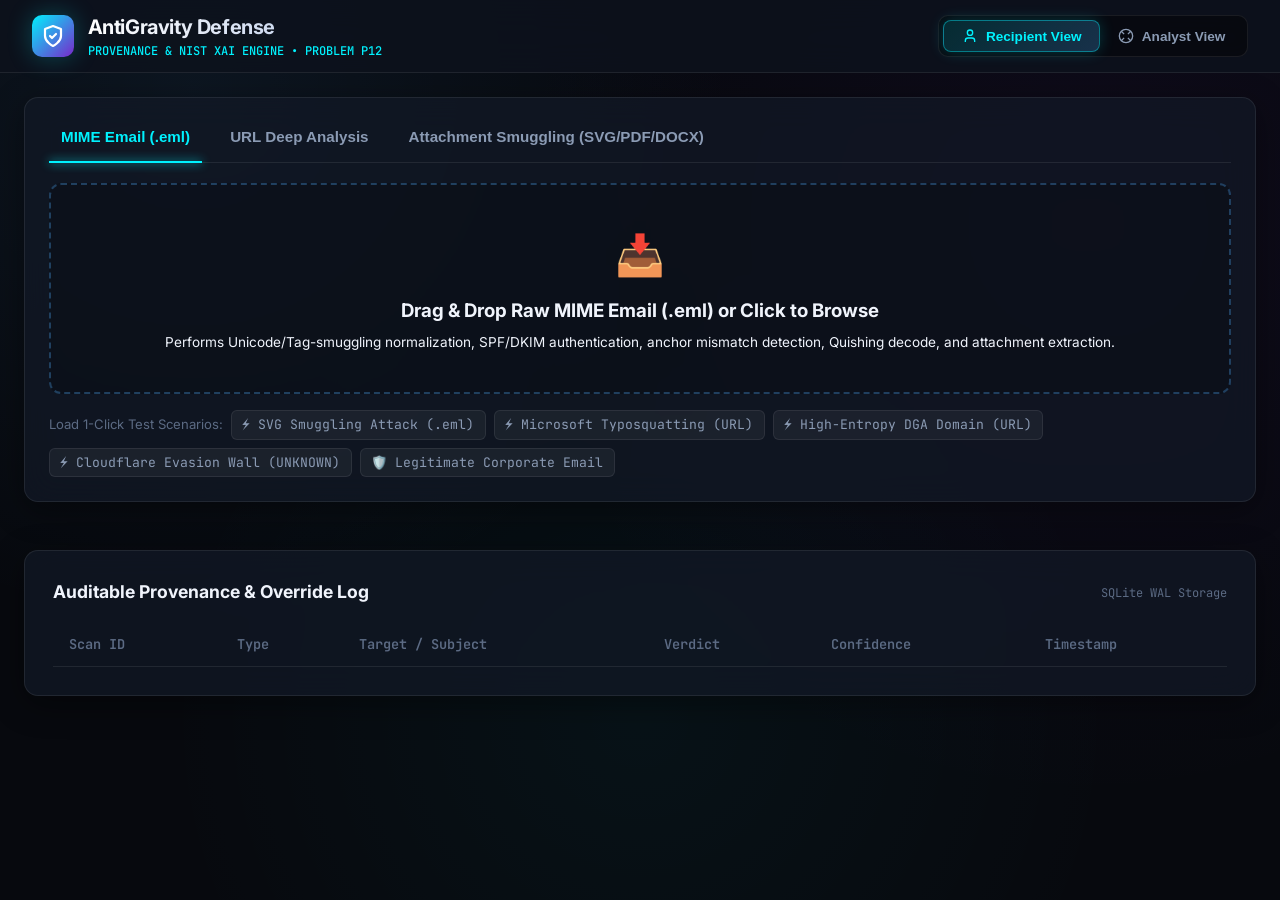
==== frontend/index.html @ bc87909a "Initial commit: AntiGravity Phishing Email and URL Detection Platform (Problem P12)" ====
<!DOCTYPE html>
<html lang="en">
<head>
  <meta charset="UTF-8">
  <meta name="viewport" content="width=device-width, initial-scale=1.0">
  <title>AntiGravity | Phishing Email & URL Provenance Engine</title>
  <meta name="description" content="Production-Grade Phishing Email and URL Detection Platform with NIST Explainable AI and Evidence Graph Provenance Chains.">
  
  <!-- Modern Typography -->
  <link rel="preconnect" href="https://fonts.googleapis.com">
  <link rel="preconnect" href="https://fonts.gstatic.com" crossorigin>
  <link href="https://fonts.googleapis.com/css2?family=Inter:wght@400;500;600;700;800&family=JetBrains+Mono:wght@400;500;600;700&display=swap" rel="stylesheet">
  
  <link rel="stylesheet" href="css/styles.css">
</head>
<body>

  <!-- Top Navigation & Hardware Telemetry Ribbon -->
  <header>
    <div class="header-container">
      <div class="brand-wrapper">
        <div class="brand-icon">
          <svg width="24" height="24" viewBox="0 0 24 24" fill="none" stroke="#ffffff" stroke-width="2.2" stroke-linecap="round" stroke-linejoin="round">
            <path d="M12 22s8-4 8-10V5l-8-3-8 3v7c0 6 8 10 8 10z"/>
            <path d="m9 12 2 2 4-4"/>
          </svg>
        </div>
        <div>
          <h1 class="brand-title">AntiGravity Defense</h1>
          <div class="brand-subtitle">PROVENANCE & NIST XAI ENGINE • PROBLEM P12</div>
        </div>
      </div>

      <!-- Dual-Layer View Switcher -->
      <div class="view-switcher">
        <button id="viewRecipientBtn" class="view-btn active" title="Switch to Recipient-Friendly View">
          <svg width="16" height="16" viewBox="0 0 24 24" fill="none" stroke="currentColor" stroke-width="2"><path d="M19 21v-2a4 4 0 0 0-4-4H9a4 4 0 0 0-4 4v2"/><circle cx="12" cy="7" r="4"/></svg>
          Recipient View
        </button>
        <button id="viewAnalystBtn" class="view-btn" title="Switch to Deep Technical Forensics">
          <svg width="16" height="16" viewBox="0 0 24 24" fill="none" stroke="currentColor" stroke-width="2"><circle cx="12" cy="12" r="10"/><path d="m4.93 4.93 4.24 4.24"/><path d="m14.83 9.17 4.24-4.24"/><path d="m14.83 14.83 4.24 4.24"/><path d="m9.17 14.83-4.24 4.24"/></svg>
          Analyst View
        </button>
      </div>
    </div>
  </header>

  <main>
    <!-- Scanner Console Area -->
    <section class="glass-panel scanner-console">
      <div class="scan-nav-tabs">
        <button class="tab-btn active" data-pane="emlPane">MIME Email (.eml)</button>
        <button class="tab-btn" data-pane="urlPane">URL Deep Analysis</button>
        <button class="tab-btn" data-pane="attPane">Attachment Smuggling (SVG/PDF/DOCX)</button>
      </div>

      <!-- Email Scan Pane -->
      <div id="emlPane" class="pane active">
        <div id="emlDropzone" class="dropzone">
          <input type="file" id="emlFileInput" accept=".eml,.msg,.txt" style="display: none;">
          <div class="dropzone-icon">📥</div>
          <h3>Drag & Drop Raw MIME Email (.eml) or Click to Browse</h3>
          <p class="text-dim" style="font-size: 0.85rem; margin-top: 0.4rem;">
            Performs Unicode/Tag-smuggling normalization, SPF/DKIM authentication, anchor mismatch detection, Quishing decode, and attachment extraction.
          </p>
        </div>
      </div>

      <!-- URL Scan Pane -->
      <div id="urlPane" class="pane">
        <div class="url-input-group">
          <input type="url" id="urlInput" class="url-input" placeholder="Enter suspicious or destination URL (e.g., http://login-microsoft-verify.top/auth)">
          <button id="scanUrlBtn" class="btn-primary">
            <svg width="18" height="18" viewBox="0 0 24 24" fill="none" stroke="currentColor" stroke-width="2"><circle cx="11" cy="11" r="8"/><path d="m21 21-4.3-4.3"/></svg>
            Analyze URL
          </button>
        </div>
      </div>

      <!-- Attachment Scan Pane -->
      <div id="attPane" class="pane">
        <div id="attDropzone" class="dropzone">
          <input type="file" id="attFileInput" accept=".svg,.html,.htm,.pdf,.docx,.docm,.png,.jpg" style="display: none;">
          <div class="dropzone-icon">📎</div>
          <h3>Upload Attachment for Smuggling, Quishing & Macro Inspection</h3>
          <p class="text-dim" style="font-size: 0.85rem; margin-top: 0.4rem;">
            Specifically detects HTML/SVG Smuggling (Blob URLs, &lt;foreignObject&gt;, base64 decode), PDF /JavaScript triggers, and Office remote templates.
          </p>
        </div>
      </div>

      <!-- 1-Click Interactive Test Samples -->
      <div class="sample-pills">
        <span>Load 1-Click Test Scenarios:</span>
        <span class="sample-chip" data-sample="svg_smuggling">⚡ SVG Smuggling Attack (.eml)</span>
        <span class="sample-chip" data-sample="brand_typosquat">⚡ Microsoft Typosquatting (URL)</span>
        <span class="sample-chip" data-sample="dga_entropy">⚡ High-Entropy DGA Domain (URL)</span>
        <span class="sample-chip" data-sample="captcha_wall">⚡ Cloudflare Evasion Wall (UNKNOWN)</span>
        <span class="sample-chip" data-sample="clean_email">🛡️ Legitimate Corporate Email</span>
      </div>

      <!-- Loading Indicator -->
      <div id="scanLoadingIndicator" style="display: none; align-items: center; justify-content: center; gap: 1rem; margin-top: 1.5rem; font-family: var(--font-mono); font-size: 0.85rem; color: var(--accent-cyan);">
        <div class="badge-pulse"></div>
        <span id="loadingMsg">Processing across 12 Apple Silicon CPU cores...</span>
      </div>
    </section>

    <!-- Scan Results Viewport (Hidden until a scan completes) -->
    <div id="resultsContainer" style="display: none;">

      <!-- ================================================================= -->
      <!-- LAYER 1: RECIPIENT VIEW -->
      <!-- ================================================================= -->
      <section id="recipientViewContainer" class="recipient-view-container active">
        <div id="recipientCard" class="recipient-card crimson">
          <div id="recipientBadge" class="risk-badge-large crimson">Critical Security Threat</div>
          <h2 id="recipientTitle" class="recipient-headline">Suspicious Email Alert</h2>
          <p id="recipientReason" class="recipient-reason">
            This message attempts to deceive you by impersonating Microsoft while steering links to an unregistered domain.
          </p>

          <h4 style="font-size: 0.9rem; text-transform: uppercase; letter-spacing: 0.05em; color: var(--text-dim); margin-bottom: 0.75rem;">
            Why was this flagged?
          </h4>
          <ul id="recipientReasonsList" class="recipient-reasons-list">
            <!-- Populated dynamically -->
          </ul>

          <div class="glass-panel" style="padding: 1.25rem; margin-bottom: 1.5rem; background: rgba(0,0,0,0.3); border-color: rgba(255,255,255,0.06);">
            <div style="font-size: 0.8rem; font-family: var(--font-mono); color: var(--accent-cyan); margin-bottom: 0.25rem;">RECOMMENDED SAFETY ACTION</div>
            <div id="recipientActionPrompt" style="font-weight: 600; color: #fff;">
              Do NOT click links, download attachments, or enter credentials. Report and isolate.
            </div>
          </div>

          <div class="recipient-actions">
            <button id="btnSafeReport" class="btn-report-safe">
              🛡️ Submit Safe Report to SOC
            </button>
            <button id="btnQuarantine" class="btn-quarantine">
              🚫 Quarantine & Block Sender
            </button>
          </div>
        </div>
      </section>

      <!-- ================================================================= -->
      <!-- LAYER 2: ANALYST VIEW -->
      <!-- ================================================================= -->
      <section id="analystViewContainer" class="analyst-view-container">
        
        <!-- Top Status Banner -->
        <div class="glass-panel" style="padding: 1rem 1.5rem; margin-bottom: 1.5rem; display: flex; justify-content: space-between; align-items: center;">
          <div style="display: flex; gap: 2rem; align-items: center;">
            <div>
              <span class="inspector-label">SOC Verdict</span>
              <div id="analystVerdictVal" style="font-size: 1.2rem; font-weight: 800; font-family: var(--font-mono);">PHISHING</div>
            </div>
            <div>
              <span class="inspector-label">Confidence Score</span>
              <div id="analystConfidenceVal" style="font-size: 1.2rem; font-weight: 800; font-family: var(--font-mono); color: var(--accent-cyan);">95.0%</div>
            </div>
          </div>
          <div>
            <button id="btnOpenOverrideModal" class="btn-secondary">
              ✏️ Report False Positive / Override
            </button>
          </div>
        </div>

        <!-- Evidence Graph and Inspector Grid -->
        <div class="analyst-grid">
          <!-- Interactive Directed Evidence Graph -->
          <div class="glass-panel graph-container">
            <div class="graph-header">
              <div class="graph-title">
                <svg width="20" height="20" viewBox="0 0 24 24" fill="none" stroke="var(--accent-cyan)" stroke-width="2"><circle cx="6" cy="6" r="3"/><circle cx="18" cy="6" r="3"/><circle cx="6" cy="18" r="3"/><circle cx="18" cy="18" r="3"/><line x1="9" y1="6" x2="15" y2="6"/><line x1="6" y1="9" x2="6" y2="15"/><line x1="18" y1="9" x2="18" y2="15"/></svg>
                Evidence Graph Provenance Chain
              </div>
              <div class="graph-legend">
                <span><span class="legend-dot" style="background:#00f2fe;"></span>Benign</span>
                <span><span class="legend-dot" style="background:#ffb300;"></span>Caution</span>
                <span><span class="legend-dot" style="background:#ff3366;"></span>Malicious / Smuggling</span>
                <span><span class="legend-dot" style="background:#a855f7;"></span>Unknown / Evasion</span>
              </div>
            </div>
            
            <canvas id="graphCanvas"></canvas>
            <div style="font-size: 0.75rem; color: var(--text-dim); margin-top: 0.5rem; font-family: var(--font-mono); text-align: center;">
              Interactive: Drag nodes to rearrange • Glowing red trail indicates Critical Risk Path • Click node to inspect
            </div>
          </div>

          <!-- Selected Node Deep Inspector -->
          <div class="glass-panel node-inspector">
            <div class="inspector-title">Provenance Entity Inspector</div>
            <div id="nodeInspectorContent">
              <p class="text-dim" style="font-size: 0.85rem;">Click any node in the graph to inspect its MIME headers, entropy score, or smuggling payloads.</p>
            </div>
          </div>
        </div>

        <!-- Threat Intelligence & Verification Walls Grid -->
        <div class="glass-panel" style="padding: 1.5rem; margin-bottom: 1.5rem;">
          <h3 style="font-size: 1rem; font-weight: 700; color: var(--accent-cyan); margin-bottom: 0.75rem;">
            Threat Intelligence & Evasion Wall Feeds
          </h3>
          <div id="threatFeedGrid" class="threat-feed-matrix">
            <!-- Dynamically populated -->
          </div>
        </div>

        <!-- NIST Four Principles Explainable AI (XAI) Report -->
        <div class="glass-panel xai-nist-card">
          <div style="display: flex; align-items: center; justify-content: space-between;">
            <h3 style="font-size: 1.1rem; font-weight: 700;">
              NIST Explainable AI (XAI) Forensic Breakdown
            </h3>
            <span style="font-size: 0.75rem; font-family: var(--font-mono); color: var(--accent-cyan); background: rgba(0,242,254,0.1); padding: 4px 8px; border-radius: 4px;">
              NIST SP 1270 COMPLIANT
            </span>
          </div>

          <div class="nist-grid">
            <!-- Principle 1: Explanation -->
            <div class="nist-pillar">
              <div class="pillar-name">1. Explanation</div>
              <p id="nistExplanation" class="pillar-desc"></p>
            </div>

            <!-- Principle 2: Meaningfulness -->
            <div class="nist-pillar">
              <div class="pillar-name">2. Meaningfulness</div>
              <p id="nistMeaningfulness" class="pillar-desc"></p>
            </div>

            <!-- Principle 3: Accuracy -->
            <div class="nist-pillar">
              <div class="pillar-name">3. Accuracy & Telemetry</div>
              <pre id="nistAccuracy" class="pillar-desc" style="font-family: var(--font-mono); font-size: 0.75rem; white-space: pre-wrap;"></pre>
            </div>

            <!-- Principle 4: Knowledge Limits -->
            <div class="nist-pillar">
              <div class="pillar-name">4. Knowledge Limits</div>
              <p id="nistLimits" class="pillar-desc" style="color: #ffb300;"></p>
            </div>
          </div>
        </div>

      </section>
    </div>

    <!-- Auditable Scans & Override Logs -->
    <section class="glass-panel audit-section">
      <div style="display: flex; justify-content: space-between; align-items: center;">
        <h3 style="font-size: 1.1rem; font-weight: 700;">Auditable Provenance & Override Log</h3>
        <span style="font-size: 0.75rem; font-family: var(--font-mono); color: var(--text-dim);">SQLite WAL Storage</span>
      </div>
      <table class="audit-table">
        <thead>
          <tr>
            <th>Scan ID</th>
            <th>Type</th>
            <th>Target / Subject</th>
            <th>Verdict</th>
            <th>Confidence</th>
            <th>Timestamp</th>
          </tr>
        </thead>
        <tbody id="auditTableBody">
          <!-- Populated dynamically -->
        </tbody>
      </table>
    </section>
  </main>

  <!-- Feedback & Allow-Override Modal -->
  <div id="overrideModal" class="modal-overlay">
    <div class="modal-box">
      <h3 class="modal-title">Record Analyst Override</h3>
      <p class="text-dim" style="font-size: 0.85rem; margin-bottom: 1.25rem;">
        Provide auditable justification for overriding automated classifier verdicts.
      </p>
      <form id="overrideForm">
        <input type="hidden" id="modalScanId">
        <div class="form-group">
          <label>Target Identifier</label>
          <input type="text" id="modalTarget" class="form-control" readonly>
        </div>
        <div class="form-group">
          <label>Feedback Classification</label>
          <select id="modalFeedbackType" class="form-control">
            <option value="false_positive">False Positive (Flagged as threat, but actually benign)</option>
            <option value="false_negative">False Negative (Marked clean, but actually malicious)</option>
          </select>
        </div>
        <div class="form-group">
          <label>New Override Verdict</label>
          <select id="modalOverrideVerdict" class="form-control">
            <option value="BENIGN">BENIGN (Safe Override)</option>
            <option value="PHISHING">PHISHING (Threat Override)</option>
          </select>
        </div>
        <div class="form-group">
          <label>Analyst Forensic Notes</label>
          <textarea id="modalAnalystNotes" class="form-control" rows="3" placeholder="Explain the rationale behind this override..." required></textarea>
        </div>
        <div style="display: flex; justify-content: flex-end; gap: 0.75rem;">
          <button type="button" id="modalCloseBtn" class="btn-secondary">Cancel</button>
          <button type="submit" class="btn-primary">Save Auditable Override</button>
        </div>
      </form>
    </div>
  </div>

  <script type="module" src="js/app.js"></script>
</body>
</html>
---- frontend/css/styles.css ----
/* ==========================================================================
   AntiGravity Phishing Detection Platform - Design System
   Optimized for Cyber Defense, Apple Silicon M4 Pro Aesthetics
   Palette: Dark Cyberpunk Obsidian (#0a0d14), Neon Cyan (#00f2fe),
            Electric Cobalt (#4facfe), Alert Crimson (#ff3366),
            Caution Amber (#ffb300), Safe Emerald (#00e676)
   ========================================================================== */

:root {
  --bg-primary: #07090e;
  --bg-secondary: #0d121d;
  --bg-card: rgba(18, 24, 38, 0.75);
  --bg-card-hover: rgba(26, 35, 54, 0.85);
  --border-subtle: rgba(255, 255, 255, 0.08);
  --border-active: rgba(0, 242, 254, 0.4);
  --border-danger: rgba(255, 51, 102, 0.5);

  --text-main: #f0f4fc;
  --text-muted: #8b9bb4;
  --text-dim: #5c6b84;

  --accent-cyan: #00f2fe;
  --accent-blue: #4facfe;
  --accent-purple: #7928ca;
  --status-crimson: #ff3366;
  --status-amber: #ffb300;
  --status-emerald: #00e676;
  --status-unknown: #a855f7;

  --glow-cyan: 0 0 25px rgba(0, 242, 254, 0.25);
  --glow-crimson: 0 0 30px rgba(255, 51, 102, 0.35);
  --glow-emerald: 0 0 25px rgba(0, 230, 118, 0.25);
  --glow-amber: 0 0 25px rgba(255, 179, 0, 0.25);

  --font-sans: 'Inter', -apple-system, BlinkMacSystemFont, "Segoe UI", Roboto, sans-serif;
  --font-mono: 'JetBrains Mono', 'Fira Code', Menlo, monospace;
}

* {
  box-sizing: border-box;
  margin: 0;
  padding: 0;
}

body {
  font-family: var(--font-sans);
  background-color: var(--bg-primary);
  color: var(--text-main);
  line-height: 1.5;
  min-height: 100vh;
  overflow-x: hidden;
  background-image:
    radial-gradient(circle at 15% 10%, rgba(79, 172, 254, 0.08) 0%, transparent 40%),
    radial-gradient(circle at 85% 25%, rgba(121, 40, 202, 0.07) 0%, transparent 45%),
    radial-gradient(circle at 50% 80%, rgba(0, 242, 254, 0.04) 0%, transparent 50%);
  background-attachment: fixed;
}

/* Glassmorphism Classes */
.glass-panel {
  background: var(--bg-card);
  backdrop-filter: blur(16px);
  -webkit-backdrop-filter: blur(16px);
  border: 1px solid var(--border-subtle);
  border-radius: 14px;
  box-shadow: 0 8px 32px 0 rgba(0, 0, 0, 0.4);
  transition: all 0.25s ease;
}

.glass-panel:hover {
  border-color: rgba(255, 255, 255, 0.14);
}

/* App Header */
header {
  border-bottom: 1px solid var(--border-subtle);
  background: rgba(13, 18, 29, 0.85);
  backdrop-filter: blur(20px);
  position: sticky;
  top: 0;
  z-index: 100;
  padding: 0.75rem 2rem;
}

.header-container {
  max-width: 1440px;
  margin: 0 auto;
  display: flex;
  justify-content: space-between;
  align-items: center;
}

.brand-wrapper {
  display: flex;
  align-items: center;
  gap: 0.85rem;
}

.brand-icon {
  width: 42px;
  height: 42px;
  background: linear-gradient(135deg, var(--accent-cyan), var(--accent-purple));
  border-radius: 10px;
  display: flex;
  align-items: center;
  justify-content: center;
  box-shadow: var(--glow-cyan);
}

.brand-title {
  font-size: 1.25rem;
  font-weight: 700;
  letter-spacing: -0.02em;
  background: linear-gradient(90deg, #ffffff, #b4c6e7);
  -webkit-background-clip: text;
  -webkit-text-fill-color: transparent;
}

.brand-subtitle {
  font-size: 0.75rem;
  color: var(--accent-cyan);
  font-family: var(--font-mono);
  font-weight: 500;
}

.hardware-telemetry {
  display: flex;
  align-items: center;
  gap: 1.25rem;
  font-family: var(--font-mono);
  font-size: 0.78rem;
  background: rgba(0, 0, 0, 0.35);
  padding: 0.4rem 0.85rem;
  border-radius: 8px;
  border: 1px solid var(--border-subtle);
}

.telemetry-item {
  display: flex;
  align-items: center;
  gap: 0.4rem;
  color: var(--text-muted);
}

.telemetry-item strong {
  color: var(--text-main);
}

.badge-pulse {
  width: 8px;
  height: 8px;
  border-radius: 50%;
  background: var(--status-emerald);
  box-shadow: 0 0 10px var(--status-emerald);
  animation: pulse 2s infinite;
}

@keyframes pulse {
  0% { transform: scale(0.95); opacity: 0.8; }
  50% { transform: scale(1.3); opacity: 1; }
  100% { transform: scale(0.95); opacity: 0.8; }
}

/* Layer Switcher Pill */
.view-switcher {
  display: flex;
  background: rgba(0, 0, 0, 0.4);
  padding: 0.25rem;
  border-radius: 10px;
  border: 1px solid var(--border-subtle);
}

.view-btn {
  background: transparent;
  border: none;
  color: var(--text-muted);
  padding: 0.45rem 1.1rem;
  font-size: 0.85rem;
  font-weight: 600;
  cursor: pointer;
  border-radius: 8px;
  transition: all 0.2s ease;
  display: flex;
  align-items: center;
  gap: 0.5rem;
}

.view-btn.active {
  background: linear-gradient(135deg, rgba(0, 242, 254, 0.15), rgba(79, 172, 254, 0.25));
  color: var(--accent-cyan);
  border: 1px solid var(--border-active);
  box-shadow: 0 0 15px rgba(0, 242, 254, 0.2);
}

/* Main Container */
main {
  max-width: 1440px;
  margin: 1.5rem auto;
  padding: 0 1.5rem;
}

/* Section: Scanner Input Console */
.scanner-console {
  margin-bottom: 2rem;
  padding: 1.5rem;
}

.scan-nav-tabs {
  display: flex;
  gap: 1rem;
  margin-bottom: 1.25rem;
  border-bottom: 1px solid var(--border-subtle);
  padding-bottom: 0.75rem;
}

.tab-btn {
  background: none;
  border: none;
  color: var(--text-muted);
  font-size: 0.95rem;
  font-weight: 600;
  cursor: pointer;
  padding: 0.35rem 0.75rem;
  position: relative;
  transition: color 0.2s ease;
}

.tab-btn.active {
  color: var(--accent-cyan);
}

.tab-btn.active::after {
  content: '';
  position: absolute;
  bottom: -0.8rem;
  left: 0;
  right: 0;
  height: 2px;
  background: var(--accent-cyan);
  box-shadow: 0 0 10px var(--accent-cyan);
}

/* Scan Input Panes */
.pane {
  display: none;
}

.pane.active {
  display: block;
}

.dropzone {
  border: 2px dashed rgba(79, 172, 254, 0.3);
  border-radius: 12px;
  padding: 2.5rem 1.5rem;
  text-align: center;
  cursor: pointer;
  background: rgba(0, 0, 0, 0.2);
  transition: all 0.25s ease;
}

.dropzone:hover, .dropzone.dragover {
  border-color: var(--accent-cyan);
  background: rgba(0, 242, 254, 0.04);
}

.dropzone-icon {
  font-size: 2.5rem;
  margin-bottom: 0.75rem;
}

.url-input-group {
  display: flex;
  gap: 0.75rem;
}

.url-input {
  flex: 1;
  background: rgba(0, 0, 0, 0.4);
  border: 1px solid var(--border-subtle);
  color: var(--text-main);
  padding: 0.85rem 1.25rem;
  border-radius: 10px;
  font-size: 0.95rem;
  font-family: var(--font-mono);
  outline: none;
  transition: border 0.2s ease;
}

.url-input:focus {
  border-color: var(--accent-cyan);
  box-shadow: 0 0 15px rgba(0, 242, 254, 0.15);
}

.btn-primary {
  background: linear-gradient(135deg, var(--accent-cyan), var(--accent-blue));
  border: none;
  color: #050b14;
  font-weight: 700;
  padding: 0.85rem 1.75rem;
  border-radius: 10px;
  cursor: pointer;
  transition: all 0.2s ease;
  display: flex;
  align-items: center;
  gap: 0.5rem;
}

.btn-primary:hover {
  transform: translateY(-1px);
  box-shadow: var(--glow-cyan);
}

.btn-secondary {
  background: rgba(255, 255, 255, 0.06);
  border: 1px solid var(--border-subtle);
  color: var(--text-main);
  font-weight: 600;
  padding: 0.55rem 1rem;
  border-radius: 8px;
  cursor: pointer;
  transition: all 0.2s ease;
}

.btn-secondary:hover {
  background: rgba(255, 255, 255, 0.12);
}

.sample-pills {
  margin-top: 1rem;
  display: flex;
  align-items: center;
  gap: 0.5rem;
  flex-wrap: wrap;
  font-size: 0.82rem;
  color: var(--text-dim);
}

.sample-chip {
  background: rgba(255, 255, 255, 0.05);
  border: 1px solid var(--border-subtle);
  color: var(--text-muted);
  padding: 0.25rem 0.65rem;
  border-radius: 6px;
  cursor: pointer;
  transition: all 0.2s;
  font-family: var(--font-mono);
}

.sample-chip:hover {
  color: var(--accent-cyan);
  border-color: var(--accent-cyan);
  background: rgba(0, 242, 254, 0.08);
}

/* Layer 1: Recipient View */
.recipient-view-container {
  display: none;
}

.recipient-view-container.active {
  display: block;
}

.recipient-card {
  padding: 2.5rem;
  border-radius: 16px;
  margin-bottom: 2rem;
  position: relative;
  overflow: hidden;
}

.recipient-card.crimson {
  background: linear-gradient(145deg, rgba(255, 51, 102, 0.12), rgba(18, 24, 38, 0.9));
  border: 1px solid var(--border-danger);
  box-shadow: var(--glow-crimson);
}

.recipient-card.emerald {
  background: linear-gradient(145deg, rgba(0, 230, 118, 0.1), rgba(18, 24, 38, 0.9));
  border: 1px solid rgba(0, 230, 118, 0.4);
  box-shadow: var(--glow-emerald);
}

.recipient-card.amber {
  background: linear-gradient(145deg, rgba(255, 179, 0, 0.1), rgba(18, 24, 38, 0.9));
  border: 1px solid rgba(255, 179, 0, 0.4);
  box-shadow: var(--glow-amber);
}

.recipient-card.unknown {
  background: linear-gradient(145deg, rgba(168, 85, 247, 0.12), rgba(18, 24, 38, 0.9));
  border: 1px solid rgba(168, 85, 247, 0.4);
  box-shadow: 0 0 25px rgba(168, 85, 247, 0.25);
}

.risk-badge-large {
  display: inline-flex;
  align-items: center;
  gap: 0.6rem;
  padding: 0.5rem 1.25rem;
  border-radius: 50px;
  font-size: 0.9rem;
  font-weight: 700;
  letter-spacing: 0.05em;
  text-transform: uppercase;
  margin-bottom: 1.25rem;
}

.risk-badge-large.crimson {
  background: rgba(255, 51, 102, 0.2);
  color: #ff4b72;
  border: 1px solid var(--status-crimson);
}

.risk-badge-large.emerald {
  background: rgba(0, 230, 118, 0.2);
  color: #00e676;
  border: 1px solid var(--status-emerald);
}

.risk-badge-large.amber {
  background: rgba(255, 179, 0, 0.2);
  color: #ffb300;
  border: 1px solid var(--status-amber);
}

.risk-badge-large.unknown {
  background: rgba(168, 85, 247, 0.2);
  color: #c084fc;
  border: 1px solid var(--status-unknown);
}

.recipient-headline {
  font-size: 2rem;
  font-weight: 800;
  margin-bottom: 0.75rem;
}

.recipient-reason {
  font-size: 1.1rem;
  color: var(--text-muted);
  max-width: 800px;
  margin-bottom: 1.5rem;
  line-height: 1.6;
}

.recipient-reasons-list {
  list-style: none;
  margin-bottom: 2rem;
  display: flex;
  flex-direction: column;
  gap: 0.6rem;
}

.recipient-reasons-list li {
  display: flex;
  align-items: flex-start;
  gap: 0.6rem;
  font-size: 0.95rem;
  color: #cbd5e1;
}

.recipient-actions {
  display: flex;
  gap: 1rem;
  align-items: center;
}

.btn-report-safe {
  background: rgba(0, 230, 118, 0.15);
  border: 1px solid var(--status-emerald);
  color: #00e676;
  padding: 0.75rem 1.5rem;
  border-radius: 10px;
  font-weight: 600;
  cursor: pointer;
  transition: all 0.2s;
}

.btn-report-safe:hover {
  background: rgba(0, 230, 118, 0.25);
  box-shadow: var(--glow-emerald);
}

.btn-quarantine {
  background: rgba(255, 51, 102, 0.15);
  border: 1px solid var(--status-crimson);
  color: #ff4b72;
  padding: 0.75rem 1.5rem;
  border-radius: 10px;
  font-weight: 600;
  cursor: pointer;
  transition: all 0.2s;
}

.btn-quarantine:hover {
  background: rgba(255, 51, 102, 0.25);
  box-shadow: var(--glow-crimson);
}

/* Layer 2: Analyst View */
.analyst-view-container {
  display: none;
}

.analyst-view-container.active {
  display: block;
}

.analyst-grid {
  display: grid;
  grid-template-columns: 2fr 1.2fr;
  gap: 1.5rem;
  margin-bottom: 2rem;
}

/* Evidence Graph Viewport */
.graph-container {
  padding: 1.5rem;
  display: flex;
  flex-direction: column;
}

.graph-header {
  display: flex;
  justify-content: space-between;
  align-items: center;
  margin-bottom: 1rem;
}

.graph-title {
  font-size: 1.1rem;
  font-weight: 700;
  display: flex;
  align-items: center;
  gap: 0.5rem;
}

.graph-legend {
  display: flex;
  gap: 0.8rem;
  font-size: 0.75rem;
  color: var(--text-muted);
}

.legend-dot {
  width: 9px;
  height: 9px;
  border-radius: 50%;
  display: inline-block;
  margin-right: 0.3rem;
}

#graphCanvas {
  width: 100%;
  height: 480px;
  background: #06080d;
  border-radius: 10px;
  border: 1px solid rgba(255, 255, 255, 0.05);
  cursor: grab;
}

#graphCanvas:active {
  cursor: grabbing;
}

/* Node Inspector Panel */
.node-inspector {
  padding: 1.5rem;
}

.inspector-title {
  font-size: 1.05rem;
  font-weight: 700;
  margin-bottom: 1rem;
  padding-bottom: 0.5rem;
  border-bottom: 1px solid var(--border-subtle);
  color: var(--accent-cyan);
}

.inspector-field {
  margin-bottom: 0.85rem;
}

.inspector-label {
  font-size: 0.75rem;
  text-transform: uppercase;
  color: var(--text-dim);
  font-family: var(--font-mono);
}

.inspector-val {
  font-size: 0.9rem;
  word-break: break-all;
  font-family: var(--font-mono);
}

/* NIST XAI Report Card */
.xai-nist-card {
  margin-bottom: 2rem;
  padding: 1.75rem;
}

.nist-grid {
  display: grid;
  grid-template-columns: repeat(4, 1fr);
  gap: 1.25rem;
  margin-top: 1.25rem;
}

.nist-pillar {
  background: rgba(0, 0, 0, 0.3);
  padding: 1.25rem;
  border-radius: 10px;
  border: 1px solid var(--border-subtle);
}

.pillar-name {
  font-size: 0.8rem;
  text-transform: uppercase;
  letter-spacing: 0.05em;
  color: var(--accent-cyan);
  font-weight: 700;
  margin-bottom: 0.5rem;
}

.pillar-desc {
  font-size: 0.85rem;
  color: var(--text-muted);
  line-height: 1.45;
}

/* Threat Intel & Forensic Badges */
.threat-feed-matrix {
  display: grid;
  grid-template-columns: repeat(auto-fit, minmax(220px, 1fr));
  gap: 1rem;
  margin-top: 1.5rem;
}

.feed-item {
  background: rgba(0, 0, 0, 0.35);
  padding: 1rem;
  border-radius: 10px;
  border: 1px solid var(--border-subtle);
  display: flex;
  justify-content: space-between;
  align-items: center;
}

.feed-name {
  font-size: 0.85rem;
  font-weight: 600;
}

.feed-status {
  font-size: 0.75rem;
  font-family: var(--font-mono);
  padding: 0.2rem 0.55rem;
  border-radius: 4px;
}

.feed-status.clean {
  background: rgba(0, 230, 118, 0.15);
  color: #00e676;
}

.feed-status.hit {
  background: rgba(255, 51, 102, 0.2);
  color: #ff3366;
  font-weight: 700;
}

/* Audit & Override Log Table */
.audit-section {
  margin-top: 3rem;
  padding: 1.75rem;
}

.audit-table {
  width: 100%;
  border-collapse: collapse;
  font-size: 0.85rem;
  margin-top: 1rem;
}

.audit-table th {
  text-align: left;
  padding: 0.75rem 1rem;
  color: var(--text-dim);
  font-family: var(--font-mono);
  font-weight: 600;
  border-bottom: 1px solid var(--border-subtle);
}

.audit-table td {
  padding: 0.85rem 1rem;
  border-bottom: 1px solid rgba(255, 255, 255, 0.04);
}

.audit-table tr:hover td {
  background: rgba(255, 255, 255, 0.02);
}

/* Modal */
.modal-overlay {
  display: none;
  position: fixed;
  top: 0;
  left: 0;
  right: 0;
  bottom: 0;
  background: rgba(0, 0, 0, 0.75);
  backdrop-filter: blur(8px);
  z-index: 200;
  align-items: center;
  justify-content: center;
}

.modal-overlay.active {
  display: flex;
}

.modal-box {
  width: 520px;
  max-width: 90vw;
  background: #0d121d;
  border: 1px solid var(--border-subtle);
  border-radius: 14px;
  padding: 2rem;
  box-shadow: 0 20px 50px rgba(0, 0, 0, 0.7);
}

.modal-title {
  font-size: 1.25rem;
  font-weight: 700;
  margin-bottom: 1rem;
}

.form-group {
  margin-bottom: 1.25rem;
}

.form-group label {
  display: block;
  font-size: 0.8rem;
  color: var(--text-muted);
  margin-bottom: 0.4rem;
  font-family: var(--font-mono);
}

.form-control {
  width: 100%;
  background: rgba(0, 0, 0, 0.35);
  border: 1px solid var(--border-subtle);
  color: #fff;
  padding: 0.65rem 0.85rem;
  border-radius: 8px;
  font-family: inherit;
  font-size: 0.9rem;
}

.form-control:focus {
  outline: none;
  border-color: var(--accent-cyan);
}

/* Responsive */
@media (max-width: 1024px) {
  .analyst-grid {
    grid-template-columns: 1fr;
  }
  .nist-grid {
    grid-template-columns: 1fr 1fr;
  }
}
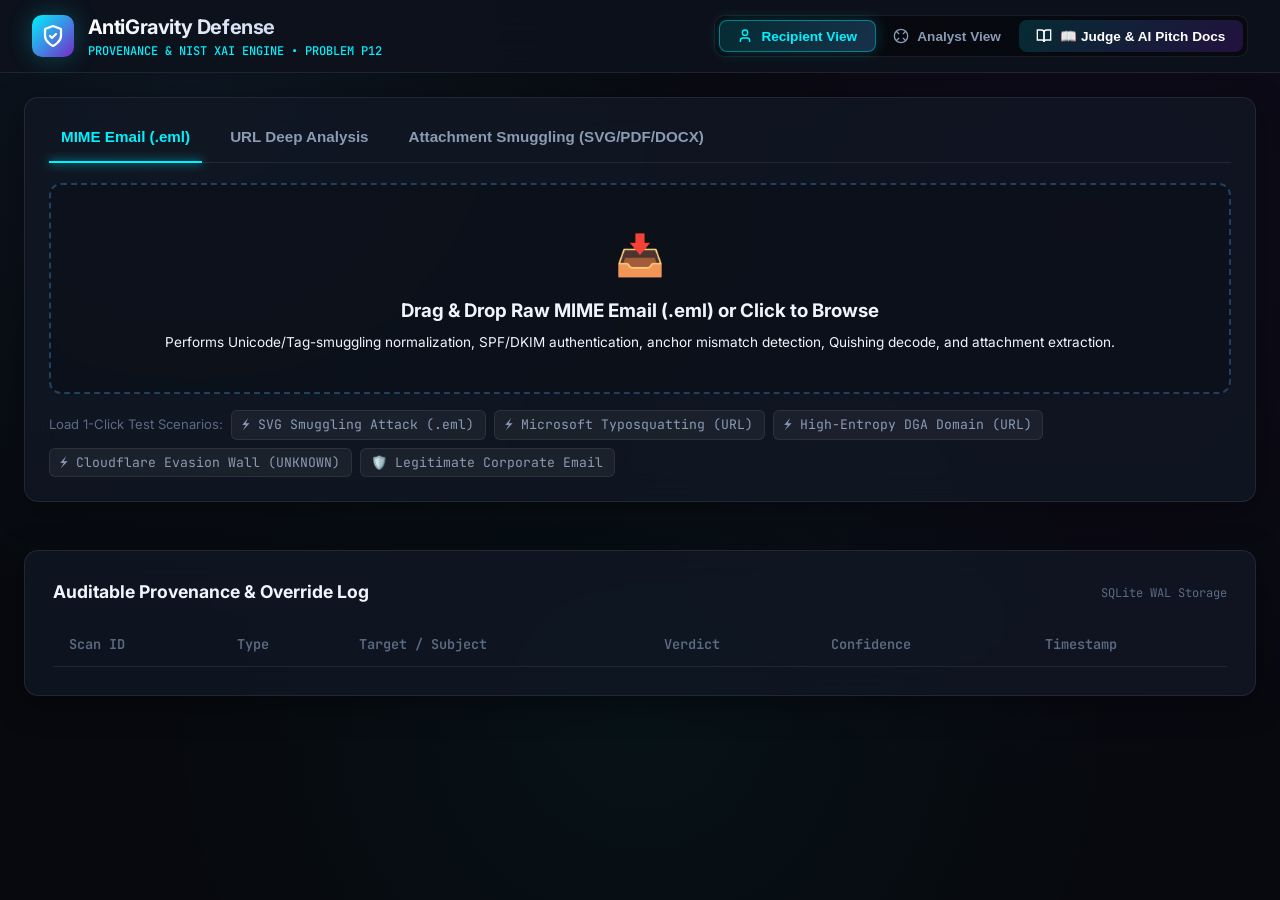
==== commit 01b140ed: "Add in-app Documentation & Judge Pitch Guide modal and Interactive AI Threat Copilot chat console" ====
--- a/frontend/index.html
+++ b/frontend/index.html
@@ -31,7 +31,7 @@
         </div>
       </div>
 
-      <!-- Dual-Layer View Switcher -->
+      <!-- Dual-Layer View Switcher & Pitch Docs -->
       <div class="view-switcher">
         <button id="viewRecipientBtn" class="view-btn active" title="Switch to Recipient-Friendly View">
           <svg width="16" height="16" viewBox="0 0 24 24" fill="none" stroke="currentColor" stroke-width="2"><path d="M19 21v-2a4 4 0 0 0-4-4H9a4 4 0 0 0-4 4v2"/><circle cx="12" cy="7" r="4"/></svg>
@@ -41,6 +41,10 @@
           <svg width="16" height="16" viewBox="0 0 24 24" fill="none" stroke="currentColor" stroke-width="2"><circle cx="12" cy="12" r="10"/><path d="m4.93 4.93 4.24 4.24"/><path d="m14.83 9.17 4.24-4.24"/><path d="m14.83 14.83 4.24 4.24"/><path d="m9.17 14.83-4.24 4.24"/></svg>
           Analyst View
         </button>
+        <button id="viewDocsBtn" class="view-btn docs-highlight-btn" title="Open In-App Project Documentation & Judge Pitch Guide">
+          <svg width="16" height="16" viewBox="0 0 24 24" fill="none" stroke="currentColor" stroke-width="2"><path d="M2 3h6a4 4 0 0 1 4 4v14a3 3 0 0 0-3-3H2z"/><path d="M22 3h-6a4 4 0 0 0-4 4v14a3 3 0 0 1 3-3h7z"/></svg>
+          📖 Judge & AI Pitch Docs
+        </button>
       </div>
     </div>
   </header>
@@ -116,6 +120,18 @@
         <div id="recipientCard" class="recipient-card crimson">
           <div id="recipientBadge" class="risk-badge-large crimson">Critical Security Threat</div>
           <h2 id="recipientTitle" class="recipient-headline">Suspicious Email Alert</h2>
+
+          <!-- AI Pretext Banner -->
+          <div id="recipientAiBadgeContainer" style="display: none; margin-bottom: 1.25rem;">
+            <div style="display: flex; align-items: center; gap: 0.6rem; background: rgba(0, 242, 254, 0.08); border: 1px solid rgba(0, 242, 254, 0.25); border-radius: 8px; padding: 0.6rem 1rem;">
+              <span style="font-size: 1.2rem;">🤖</span>
+              <div>
+                <span style="font-size: 0.72rem; text-transform: uppercase; letter-spacing: 0.06em; color: var(--accent-cyan); font-weight: 700; font-family: var(--font-mono);">AI Pretext Detection:</span>
+                <span id="recipientAiPretext" style="font-weight: 600; color: #fff; margin-left: 0.4rem;"></span>
+              </div>
+            </div>
+          </div>
+
           <p id="recipientReason" class="recipient-reason">
             This message attempts to deceive you by impersonating Microsoft while steering links to an unregistered domain.
           </p>
@@ -167,6 +183,88 @@
               ✏️ Report False Positive / Override
             </button>
           </div>
+        </div>
+
+        <!-- AI Intelligence & Machine Learning Forensics Card -->
+        <div class="glass-panel" style="padding: 1.25rem 1.5rem; margin-bottom: 1.5rem; border-left: 4px solid var(--accent-cyan); background: linear-gradient(135deg, rgba(0, 242, 254, 0.04) 0%, rgba(10, 14, 23, 0.7) 100%);">
+          <div style="display: flex; justify-content: space-between; align-items: center; margin-bottom: 1rem; flex-wrap: wrap; gap: 0.5rem;">
+            <div style="display: flex; align-items: center; gap: 0.6rem;">
+              <span style="font-size: 1.25rem;">🧠</span>
+              <h3 style="font-size: 1.05rem; font-weight: 700; color: #fff; margin: 0;">AI Forensics & ML Predictive Intelligence</h3>
+            </div>
+            <span id="aiModelBadge" style="font-size: 0.75rem; font-family: var(--font-mono); color: var(--accent-cyan); background: rgba(0, 242, 254, 0.12); padding: 4px 10px; border-radius: 20px; border: 1px solid rgba(0,242,254,0.3);">
+              Scikit-Learn Random Forest + Semantic Copilot
+            </span>
+          </div>
+
+          <div style="display: grid; grid-template-columns: repeat(auto-fit, minmax(260px, 1fr)); gap: 1rem;">
+            <!-- ML Probability Metric -->
+            <div style="background: rgba(0,0,0,0.3); padding: 1rem; border-radius: 8px; border: 1px solid rgba(255,255,255,0.05);">
+              <div class="inspector-label">ML Phishing Probability</div>
+              <div style="display: flex; align-items: baseline; gap: 0.5rem; margin-top: 0.25rem;">
+                <span id="aiMlProb" style="font-size: 1.5rem; font-weight: 800; font-family: var(--font-mono); color: var(--accent-cyan);">--</span>
+                <span id="aiMlClass" style="font-size: 0.75rem; font-weight: 700; padding: 2px 8px; border-radius: 4px; font-family: var(--font-mono);">--</span>
+              </div>
+              <div id="aiTopSignals" style="font-size: 0.75rem; color: var(--text-dim); margin-top: 0.5rem; line-height: 1.4;">
+                Top signals: --
+              </div>
+            </div>
+
+            <!-- Pretext & Manipulation -->
+            <div style="background: rgba(0,0,0,0.3); padding: 1rem; border-radius: 8px; border: 1px solid rgba(255,255,255,0.05);">
+              <div class="inspector-label">Social Engineering Pretext</div>
+              <div id="aiPretextCat" style="font-weight: 700; color: #fff; margin-top: 0.25rem; font-size: 0.95rem;">--</div>
+              <div id="aiCoercionTactics" style="font-size: 0.75rem; color: var(--text-dim); margin-top: 0.5rem; line-height: 1.4;">
+                Coercion: --
+              </div>
+            </div>
+
+            <!-- AI Behavioral Insight & Playbook -->
+            <div style="background: rgba(0,0,0,0.3); padding: 1rem; border-radius: 8px; border: 1px solid rgba(255,255,255,0.05);">
+              <div class="inspector-label">AI SOC Playbook & Remediation</div>
+              <ul id="aiPlaybookList" style="margin: 0.4rem 0 0 1rem; padding: 0; font-size: 0.75rem; color: var(--text-muted); line-height: 1.4;">
+                <li>Isolate affected host and revoke active credentials.</li>
+              </ul>
+            </div>
+          </div>
+        </div>
+
+        <!-- Interactive AI Threat Copilot Chat Console -->
+        <div class="glass-panel ai-copilot-card" style="padding: 1.25rem 1.5rem; margin-bottom: 1.5rem; border-left: 4px solid var(--accent-purple); background: linear-gradient(135deg, rgba(121, 40, 202, 0.05) 0%, rgba(10, 14, 23, 0.8) 100%);">
+          <div style="display: flex; justify-content: space-between; align-items: center; margin-bottom: 0.75rem; flex-wrap: wrap; gap: 0.5rem;">
+            <div style="display: flex; align-items: center; gap: 0.5rem;">
+              <span style="font-size: 1.2rem;">💬</span>
+              <h3 style="font-size: 1rem; font-weight: 700; color: #fff; margin: 0;">Interactive AI Security Copilot</h3>
+              <span style="font-size: 0.7rem; font-family: var(--font-mono); background: rgba(121, 40, 202, 0.2); color: #c084fc; padding: 2px 8px; border-radius: 4px; border: 1px solid rgba(121,40,202,0.3);">
+                LIVE THREAT ASSISTANT
+              </span>
+            </div>
+            <span style="font-size: 0.75rem; color: var(--text-dim); font-family: var(--font-mono);">Ask any question about this scan or architecture</span>
+          </div>
+
+          <!-- Quick Query Preset Chips -->
+          <div class="ai-prompt-chips">
+            <button type="button" class="ai-chip-btn" data-q="Why was this flagged as a threat?">💡 Why flagged?</button>
+            <button type="button" class="ai-chip-btn" data-q="What immediate containment steps should the SOC team take?">🛡️ SOC containment steps</button>
+            <button type="button" class="ai-chip-btn" data-q="How does your Scikit-Learn Random Forest model evaluate this URL?">🧠 ML Random Forest logic</button>
+            <button type="button" class="ai-chip-btn" data-q="How does the system scale to handle thousands of emails per minute?">⚡ Enterprise Scalability</button>
+          </div>
+
+          <!-- Chat Conversation Stream -->
+          <div id="aiChatConversation" class="ai-chat-box">
+            <div class="ai-msg bot">
+              <span class="ai-msg-role">🤖 AntiGravity Copilot:</span>
+              <p>I am your Threat Provenance Copilot. Click a prompt above or type any question to analyze this threat vector or understand our NIST SP 1270 architecture.</p>
+            </div>
+          </div>
+
+          <!-- Chat Input -->
+          <form id="aiChatForm" class="ai-chat-input-row">
+            <input type="text" id="aiChatInput" placeholder="Ask AI Copilot (e.g., 'Explain the critical risk path' or 'How do you defeat Quishing?')..." autocomplete="off">
+            <button type="submit" id="aiChatSubmitBtn" class="btn-primary" style="padding: 0.6rem 1.2rem; font-size: 0.85rem;">
+              Ask AI
+            </button>
+          </form>
         </div>
 
         <!-- Evidence Graph and Inspector Grid -->
@@ -315,6 +413,302 @@
     </div>
   </div>
 
+  <!-- ================================================================= -->
+  <!-- IN-APP DOCUMENTATION & JUDGE PITCH GUIDE MODAL -->
+  <!-- ================================================================= -->
+  <div id="docsModal" class="modal-overlay">
+    <div class="docs-modal-box">
+      <!-- Modal Header -->
+      <div class="docs-modal-header">
+        <div style="display: flex; align-items: center; gap: 0.75rem;">
+          <span style="font-size: 1.5rem;">📖</span>
+          <div>
+            <h3 style="font-size: 1.15rem; font-weight: 800; color: #fff; margin: 0;">AntiGravity Threat Defense — Judge & Architecture Guide</h3>
+            <span style="font-size: 0.72rem; font-family: var(--font-mono); color: var(--accent-cyan);">PROBLEM P12 • PRODUCTION-GRADE PROVENANCE & NIST XAI</span>
+          </div>
+        </div>
+        <button type="button" id="docsCloseBtn" class="btn-secondary" style="padding: 0.4rem 0.85rem; font-size: 0.8rem;">✕ Close</button>
+      </div>
+
+      <!-- Navigation Tabs -->
+      <div class="docs-tabs-nav">
+        <button type="button" class="docs-tab-btn active" data-pane="docPanePitch">🏆 The Pitch & Problem</button>
+        <button type="button" class="docs-tab-btn" data-pane="docPaneAI">🧠 AI & ML Architecture</button>
+        <button type="button" class="docs-tab-btn" data-pane="docPaneScalability">⚡ Enterprise Scalability</button>
+        <button type="button" class="docs-tab-btn" data-pane="docPaneDifferent">⚔️ Why We Are Different</button>
+        <button type="button" class="docs-tab-btn" data-pane="docPaneQA">❓ Judge Q&A Guide</button>
+      </div>
+
+      <!-- Content Area -->
+      <div class="docs-content-area">
+
+        <!-- PANE 1: THE PITCH & PROBLEM -->
+        <div id="docPanePitch" class="docs-pane active">
+          <div class="doc-section-title">🏆 Problem Statement & The Winning Pitch</div>
+          <div class="doc-section-desc">Problem P12: Multi-Modal Phishing Email, URL & Smuggled Payload Detection with Provenance Chains.</div>
+
+          <div class="doc-card highlight">
+            <h4 style="color: var(--accent-cyan); margin-bottom: 0.5rem; font-size: 0.95rem;">⚡ 30-Second Elevator Pitch</h4>
+            <p style="font-size: 0.9rem; color: #fff; line-height: 1.5;">
+              "Over 90% of cyberattacks start with phishing, causing $10B+ in annual losses. Today's attackers bypass traditional filters using <strong>invisible zero-width letters</strong>, <strong>in-memory vector file smuggling</strong>, <strong>QR codes (Quishing)</strong>, and <strong>Cloudflare CAPTCHA evasion walls</strong> that fool legacy tools into marking them 'Safe'.<br><br>
+              <strong>AntiGravity</strong> is the first <strong>Multi-Modal Threat Detection & Provenance Platform</strong>. Instead of an opaque black-box percentage, AntiGravity constructs an <strong>Interactive Directed Evidence Graph</strong> mapping the exact critical risk path from the email header to the credential trap, paired with a Dual-Layer interface for both everyday employees and SOC analysts."
+            </p>
+          </div>
+
+          <div class="doc-card">
+            <h4 style="color: #fff; margin-bottom: 0.5rem; font-size: 0.95rem;">🎯 Why Modern Email Filters Fail</h4>
+            <ul style="padding-left: 1.25rem; font-size: 0.85rem; color: var(--text-muted); line-height: 1.6;">
+              <li><strong>Quishing:</strong> Attackers embed QR codes in images and PDFs; legacy text-only scanners let them pass without inspection.</li>
+              <li><strong>In-Memory Smuggling:</strong> Attackers disguise executables inside SVG or HTML files that assemble payloads inside browser RAM using JavaScript <code>Blob</code> objects.</li>
+              <li><strong>Unicode Homoglyphs:</strong> Cyrillic lookalikes (like Cyrillic 'а' in <code>pаypаl.com</code>) bypass ASCII keyword blocklists.</li>
+              <li><strong>Verification Wall Evasion:</strong> When security crawlers hit Cloudflare Turnstile or CAPTCHAs, they give up and declare the link 'Clean'.</li>
+            </ul>
+          </div>
+
+          <div class="doc-card">
+            <h4 style="color: #fff; margin-bottom: 0.5rem; font-size: 0.95rem;">📊 Real-World Benchmark Verification</h4>
+            <p style="font-size: 0.85rem; color: var(--text-muted); margin-bottom: 0.75rem;">
+              We verified AntiGravity against <strong>32 real-world malicious links</strong> across phishing, executable drop, quishing, and evasion vectors:
+            </p>
+            <div style="display: flex; gap: 1.5rem; flex-wrap: wrap;">
+              <div style="background: rgba(0,242,254,0.1); border: 1px solid rgba(0,242,254,0.3); border-radius: 8px; padding: 0.75rem 1.25rem; text-align: center;">
+                <div style="font-size: 1.5rem; font-weight: 800; font-family: var(--font-mono); color: var(--accent-cyan);">100%</div>
+                <div style="font-size: 0.75rem; color: var(--text-muted);">Detection Rate (32/32)</div>
+              </div>
+              <div style="background: rgba(0,230,118,0.1); border: 1px solid rgba(0,230,118,0.3); border-radius: 8px; padding: 0.75rem 1.25rem; text-align: center;">
+                <div style="font-size: 1.5rem; font-weight: 800; font-family: var(--font-mono); color: var(--status-emerald);">&lt; 0.9s</div>
+                <div style="font-size: 0.75rem; color: var(--text-muted);">Average Scan Latency</div>
+              </div>
+              <div style="background: rgba(121,40,202,0.1); border: 1px solid rgba(121,40,202,0.3); border-radius: 8px; padding: 0.75rem 1.25rem; text-align: center;">
+                <div style="font-size: 1.5rem; font-weight: 800; font-family: var(--font-mono); color: #c084fc;">0 Outbound</div>
+                <div style="font-size: 0.75rem; color: var(--text-muted);">Safe Malware Sandbox</div>
+              </div>
+            </div>
+          </div>
+        </div>
+
+        <!-- PANE 2: AI & ML ARCHITECTURE -->
+        <div id="docPaneAI" class="docs-pane">
+          <div class="doc-section-title">🧠 AntiGravity AI Architecture: From Basic to Advanced</div>
+          <div class="doc-section-desc">Our production AI integrates 4 synergistic pillars for millisecond-level threat scoring.</div>
+
+          <!-- Pillar 1: Random Forest -->
+          <div class="doc-card highlight">
+            <div style="display: flex; justify-content: space-between; align-items: center; margin-bottom: 0.5rem;">
+              <h4 style="color: var(--accent-cyan); font-size: 0.95rem; margin: 0;">1. Scikit-Learn Random Forest Classifier</h4>
+              <span class="doc-pill">15 FEATURES • &lt; 2MS INFERENCE</span>
+            </div>
+            <p style="font-size: 0.85rem; color: var(--text-muted); margin-bottom: 0.75rem;">
+              Evaluates non-linear feature interactions across URL structure without relying on external blacklist latency:
+            </p>
+            <div style="display: grid; grid-template-columns: repeat(auto-fit, minmax(200px, 1fr)); gap: 0.5rem; font-size: 0.75rem; font-family: var(--font-mono);">
+              <div style="background: rgba(0,0,0,0.3); padding: 6px 10px; border-radius: 4px;">• Shannon Entropy (Bit/char)</div>
+              <div style="background: rgba(0,0,0,0.3); padding: 6px 10px; border-radius: 4px;">• Brand Confusion Distance</div>
+              <div style="background: rgba(0,0,0,0.3); padding: 6px 10px; border-radius: 4px;">• Suspicious Bulletproof TLDs</div>
+              <div style="background: rgba(0,0,0,0.3); padding: 6px 10px; border-radius: 4px;">• Direct Executable Payload (.exe)</div>
+              <div style="background: rgba(0,0,0,0.3); padding: 6px 10px; border-radius: 4px;">• Digit-to-Letter Ratio</div>
+              <div style="background: rgba(0,0,0,0.3); padding: 6px 10px; border-radius: 4px;">• Shortener Cloak Detection</div>
+            </div>
+          </div>
+
+          <!-- Pillar 2: Computer Vision -->
+          <div class="doc-card">
+            <div style="display: flex; justify-content: space-between; align-items: center; margin-bottom: 0.5rem;">
+              <h4 style="color: #fff; font-size: 0.95rem; margin: 0;">2. Computer Vision Quishing AI (OpenCV + PIL)</h4>
+              <span class="doc-pill" style="color: #ffb300; border-color: rgba(255,179,0,0.3); background: rgba(255,179,0,0.1);">COMPUTER VISION</span>
+            </div>
+            <p style="font-size: 0.85rem; color: var(--text-muted);">
+              Scans incoming images, screenshots, and embedded PDF assets using adaptive thresholding and <code>cv2.QRCodeDetector</code>. It isolates and extracts hidden destination URLs before users scan them on unmonitored mobile phones.
+            </p>
+          </div>
+
+          <!-- Pillar 3: AI Security Copilot -->
+          <div class="doc-card purple-glow">
+            <div style="display: flex; justify-content: space-between; align-items: center; margin-bottom: 0.5rem;">
+              <h4 style="color: #c084fc; font-size: 0.95rem; margin: 0;">3. AI Social Engineering Copilot & Google Gemini LLM</h4>
+              <span class="doc-pill" style="color: #c084fc; border-color: rgba(121,40,202,0.4); background: rgba(121,40,202,0.15);">HYBRID LLM / LOCAL AI</span>
+            </div>
+            <p style="font-size: 0.85rem; color: var(--text-muted); margin-bottom: 0.5rem;">
+              Deconstructs cognitive coercion tactics (Artificial Urgency, Authority Impersonation, Financial Loss Aversion).
+            </p>
+            <ul style="padding-left: 1.25rem; font-size: 0.82rem; color: var(--text-muted);">
+              <li><strong>Zero-Latency Offline Mode:</strong> Instant cognitive heuristic engine (100% private, 0 API cost).</li>
+              <li><strong>Cloud LLM Mode:</strong> Connects to <strong>Google Gemini 1.5 / 2.0 Flash</strong> REST API when configured, generating deep conversational incident analysis.</li>
+            </ul>
+          </div>
+
+          <!-- Pillar 4: NIST SP 1270 -->
+          <div class="doc-card">
+            <div style="display: flex; justify-content: space-between; align-items: center; margin-bottom: 0.5rem;">
+              <h4 style="color: #fff; font-size: 0.95rem; margin: 0;">4. NIST SP 1270 Explainable AI (XAI)</h4>
+              <span class="doc-pill">NIST COMPLIANT</span>
+            </div>
+            <p style="font-size: 0.85rem; color: var(--text-muted);">
+              Replaces opaque risk percentages with NIST's 4 core pillars: <strong>Explanation</strong>, <strong>Meaningfulness</strong>, <strong>Accuracy</strong>, and <strong>Knowledge Limits</strong> (explicitly noting when verification walls conceal destination truth).
+            </p>
+          </div>
+        </div>
+
+        <!-- PANE 3: ENTERPRISE SCALABILITY -->
+        <div id="docPaneScalability" class="docs-pane">
+          <div class="doc-section-title">⚡ Enterprise Engine & Scalability Architecture</div>
+          <div class="doc-section-desc">Designed to handle thousands of messages per minute on enterprise email gateways.</div>
+
+          <div class="doc-card highlight">
+            <h4 style="color: var(--accent-cyan); font-size: 0.95rem; margin-bottom: 0.5rem;">🚀 High-Throughput Decoupled Pipeline</h4>
+            <div style="display: grid; grid-template-columns: repeat(auto-fit, minmax(240px, 1fr)); gap: 1rem; margin-top: 0.75rem;">
+              <div style="background: rgba(0,0,0,0.3); padding: 1rem; border-radius: 8px;">
+                <div style="font-size: 0.8rem; font-family: var(--font-mono); color: var(--accent-cyan); margin-bottom: 0.25rem;">PARALLEL WORKER POOL</div>
+                <div style="font-size: 0.85rem; color: var(--text-main); font-weight: 600;">Multi-Threaded ThreadPoolExecutor</div>
+                <p style="font-size: 0.78rem; color: var(--text-dim); margin-top: 0.35rem;">Distributes MIME email parsing, OpenCV QR scanning, and SVG AST decompilation across all host CPU cores simultaneously.</p>
+              </div>
+
+              <div style="background: rgba(0,0,0,0.3); padding: 1rem; border-radius: 8px;">
+                <div style="font-size: 0.8rem; font-family: var(--font-mono); color: var(--accent-cyan); margin-bottom: 0.25rem;">ASYNC EVENT LOOP</div>
+                <div style="font-size: 0.85rem; color: var(--text-main); font-weight: 600;">Non-Blocking Network Enrichment</div>
+                <p style="font-size: 0.78rem; color: var(--text-dim); margin-top: 0.35rem;">Asyncio gathers RDAP domain age, OpenPhish, PhishTank, and URLhaus threat intel concurrently with strict timeouts.</p>
+              </div>
+
+              <div style="background: rgba(0,0,0,0.3); padding: 1rem; border-radius: 8px;">
+                <div style="font-size: 0.8rem; font-family: var(--font-mono); color: var(--accent-cyan); margin-bottom: 0.25rem;">CONCURRENT STORAGE</div>
+                <div style="font-size: 0.85rem; color: var(--text-main); font-weight: 600;">SQLite in WAL Mode</div>
+                <p style="font-size: 0.78rem; color: var(--text-dim); margin-top: 0.35rem;">Write-Ahead Logging provides lock-free concurrent readers and sub-millisecond writes for full auditability.</p>
+              </div>
+
+              <div style="background: rgba(0,0,0,0.3); padding: 1rem; border-radius: 8px;">
+                <div style="font-size: 0.8rem; font-family: var(--font-mono); color: var(--accent-cyan); margin-bottom: 0.25rem;">CONTAINER & CLOUD</div>
+                <div style="font-size: 0.85rem; color: var(--text-main); font-weight: 600;">Render & Docker Ready</div>
+                <p style="font-size: 0.78rem; color: var(--text-dim); margin-top: 0.35rem;">Pre-configured render.yaml and Procfile enable horizontal autoscaling behind load balancers with zero code changes.</p>
+              </div>
+            </div>
+          </div>
+        </div>
+
+        <!-- PANE 4: WHY WE ARE DIFFERENT -->
+        <div id="docPaneDifferent" class="docs-pane">
+          <div class="doc-section-title">⚔️ Why AntiGravity is Fundamentally Different</div>
+          <div class="doc-section-desc">Comparing AntiGravity directly against legacy security appliances (VirusTotal, Gmail, SpamAssassin).</div>
+
+          <table class="doc-table">
+            <thead>
+              <tr>
+                <th>Attack Vector / Feature</th>
+                <th>Legacy Solutions (Gmail / VirusTotal)</th>
+                <th>AntiGravity Defense (Our Solution)</th>
+              </tr>
+            </thead>
+            <tbody>
+              <tr>
+                <td><strong>Cloudflare / CAPTCHA Walls</strong></td>
+                <td><span style="color: #ff3366;">False Negative:</span> Crawler gets blocked and marks site as 'Clean'.</td>
+                <td><span style="color: #c084fc;">UNKNOWN_GUARDED:</span> Flags verification cloaking as an active threat anomaly.</td>
+              </tr>
+              <tr>
+                <td><strong>Attack Provenance</strong></td>
+                <td>Isolated point scoring (single URL or file in vacuum).</td>
+                <td><strong>Directed Evidence Graph (DAG):</strong> Traces <code>Email -> Att -> QR -> Hops -> Landing</code>.</td>
+              </tr>
+              <tr>
+                <td><strong>Critical Risk Path</strong></td>
+                <td>None. User receives an arbitrary risk number.</td>
+                <td><strong>Glowing Red Critical Path:</strong> Pinpoints the exact danger vector on interactive canvas.</td>
+              </tr>
+              <tr>
+                <td><strong>HTML / SVG Smuggling</strong></td>
+                <td>Looks for known file hashes; misses in-memory construction.</td>
+                <td><strong>AST Decompiler:</strong> Detects <code>Blob()</code>, <code>createObjectURL()</code>, and programmatic auto-downloads.</td>
+              </tr>
+              <tr>
+                <td><strong>Unicode Homoglyphs</strong></td>
+                <td>Fails against Plane 14 tags & Cyrillic lookalikes.</td>
+                <td><strong>Multi-Pass Normalization:</strong> Strips Plane 14 tag characters, zero-width chars, and transliterates lookalikes.</td>
+              </tr>
+              <tr>
+                <td><strong>Decision Explainability</strong></td>
+                <td>Opaque black box ("85% Threat Detected").</td>
+                <td><strong>NIST SP 1270 Compliant:</strong> Formulates 4 clear human-readable pillars for users and SOC.</td>
+              </tr>
+            </tbody>
+          </table>
+        </div>
+
+        <!-- PANE 5: JUDGE Q&A GUIDE -->
+        <div id="docPaneQA" class="docs-pane">
+          <div class="doc-section-title">❓ Judge Q&A Cheat Sheet (Basic to Advanced)</div>
+          <div class="doc-section-desc">Click any question below to reveal the winning defense response for judges.</div>
+
+          <!-- Q1 -->
+          <div class="doc-accordion open">
+            <div class="doc-acc-header">
+              <span>Q1 (Basic): Isn't Gmail / Outlook already doing this?</span>
+              <span class="acc-icon">▼</span>
+            </div>
+            <div class="doc-acc-body">
+              Gmail and Outlook are great for known spam, but have critical blind spots against modern evasion: 1) Embedded QR codes (Quishing) bypass text-only scanners. 2) Links behind Cloudflare CAPTCHAs cause automated bots to give up and falsely report sites as clean. 3) Legacy filters are black boxes that don't explain why something was blocked. AntiGravity solves this with multi-modal detection, provenance tracking, and an explainable dual-layer interface.
+            </div>
+          </div>
+
+          <!-- Q2 -->
+          <div class="doc-accordion">
+            <div class="doc-acc-header">
+              <span>Q2 (Basic): What is Quishing and why is it dangerous?</span>
+              <span class="acc-icon">▼</span>
+            </div>
+            <div class="doc-acc-body">
+              Quishing is QR Code Phishing. Attackers send an email saying 'Your MFA session expired, scan this QR code with your phone to renew.' Corporate computers have firewalls and endpoint protection, but employee personal phones do NOT. Quishing tricks victims into moving from a protected workstation to an unmonitored personal phone. AntiGravity uses Computer Vision to decode QR codes in attachments before mobile engagement occurs.
+            </div>
+          </div>
+
+          <!-- Q3 -->
+          <div class="doc-accordion">
+            <div class="doc-acc-header">
+              <span>Q3 (Intermediate): What is the UNKNOWN_GUARDED state?</span>
+              <span class="acc-icon">▼</span>
+            </div>
+            <div class="doc-acc-body">
+              When a link hides behind Cloudflare Turnstile, hCaptcha, or 403 challenge walls, security scanners cannot see what is on the other side. Legacy tools make one of two mistakes: they mark it clean (false negative) or block everything blindly (false positive). AntiGravity introduces the formal UNKNOWN_GUARDED state: we alert the analyst that an evasion wall is deliberately concealing the destination, in compliance with NIST SP 1270 Knowledge Limits.
+            </div>
+          </div>
+
+          <!-- Q4 -->
+          <div class="doc-accordion">
+            <div class="doc-acc-header">
+              <span>Q4 (Intermediate): How do you catch HTML/SVG smuggling without downloading malware?</span>
+              <span class="acc-icon">▼</span>
+            </div>
+            <div class="doc-acc-body">
+              HTML/SVG smuggling never downloads malware over the wire. It uses JavaScript inside the browser to assemble binary files inside RAM memory and triggers an automatic download via hidden anchor tags. AntiGravity uses static AST and regex inspection to catch the assembly blueprint (Blob creation, URL.createObjectURL, atob decoding) before the browser ever executes it.
+            </div>
+          </div>
+
+          <!-- Q5 -->
+          <div class="doc-accordion">
+            <div class="doc-acc-header">
+              <span>Q5 (Advanced): Why use a Directed Evidence Graph (networkx) instead of a simple probability score?</span>
+              <span class="acc-icon">▼</span>
+            </div>
+            <div class="doc-acc-body">
+              In modern SOC incident response, a single score like '87% Risk' tells an analyst nothing about how the threat entered or what intermediate nodes are infected. By modeling scans as a Directed Acyclic Graph (DAG) using networkx, we trace the full provenance chain, compute the exact Critical Risk Path in glowing red, and allow analysts to inspect individual nodes (MIME headers, entropy, IP reputation) in under 3 seconds.
+            </div>
+          </div>
+
+          <!-- Q6 -->
+          <div class="doc-accordion">
+            <div class="doc-acc-header">
+              <span>Q6 (Advanced): How do you detect zero-day URLs not on any blacklist?</span>
+              <span class="acc-icon">▼</span>
+            </div>
+            <div class="doc-acc-body">
+              Blacklists only catch yesterday's attacks. AntiGravity catches zero-days using structural and behavioral signals: 1) RDAP domain registration age (<14 days triggers high anomaly). 2) Shannon entropy (detects algorithmically generated domain names). 3) Brand typosquatting / Levenshtein distance on unverified ASNs. 4) AI cognitive pretext analysis. Even with zero blacklist matches, these combined signals correctly push the risk score into PHISHING.
+            </div>
+          </div>
+
+        </div>
+
+      </div>
+    </div>
+  </div>
+
   <script type="module" src="js/app.js"></script>
 </body>
 </html>
--- a/frontend/css/styles.css
+++ b/frontend/css/styles.css
@@ -775,3 +775,320 @@
     grid-template-columns: 1fr 1fr;
   }
 }
+
+/* ==========================================================================
+   Interactive AI Copilot & In-App Documentation Modal Styles
+   ========================================================================== */
+
+/* Docs Highlight Header Button */
+.docs-highlight-btn {
+  background: linear-gradient(135deg, rgba(0, 242, 254, 0.15) 0%, rgba(121, 40, 202, 0.25) 100%) !important;
+  border-color: rgba(0, 242, 254, 0.4) !important;
+  color: #fff !important;
+  font-weight: 600 !important;
+  transition: all 0.25s ease;
+}
+
+.docs-highlight-btn:hover {
+  background: linear-gradient(135deg, rgba(0, 242, 254, 0.3) 0%, rgba(121, 40, 202, 0.4) 100%) !important;
+  box-shadow: 0 0 15px rgba(0, 242, 254, 0.3) !important;
+  transform: translateY(-1px);
+}
+
+/* Large Docs Modal */
+.docs-modal-box {
+  width: 1080px;
+  max-width: 95vw;
+  height: 88vh;
+  background: #0b0f19;
+  border: 1px solid rgba(0, 242, 254, 0.3);
+  border-radius: 16px;
+  display: flex;
+  flex-direction: column;
+  box-shadow: 0 25px 70px rgba(0, 0, 0, 0.85), 0 0 35px rgba(0, 242, 254, 0.15);
+  overflow: hidden;
+}
+
+.docs-modal-header {
+  padding: 1.25rem 1.75rem;
+  background: rgba(13, 18, 29, 0.8);
+  border-bottom: 1px solid var(--border-subtle);
+  display: flex;
+  justify-content: space-between;
+  align-items: center;
+}
+
+.docs-tabs-nav {
+  display: flex;
+  gap: 0.5rem;
+  padding: 0.75rem 1.75rem;
+  background: rgba(8, 12, 20, 0.6);
+  border-bottom: 1px solid var(--border-subtle);
+  overflow-x: auto;
+}
+
+.docs-tab-btn {
+  background: transparent;
+  border: 1px solid transparent;
+  color: var(--text-muted);
+  padding: 0.5rem 1rem;
+  border-radius: 8px;
+  font-size: 0.85rem;
+  font-weight: 600;
+  cursor: pointer;
+  white-space: nowrap;
+  transition: all 0.2s ease;
+}
+
+.docs-tab-btn:hover {
+  color: var(--text-main);
+  background: rgba(255, 255, 255, 0.04);
+}
+
+.docs-tab-btn.active {
+  color: var(--accent-cyan);
+  background: rgba(0, 242, 254, 0.1);
+  border-color: rgba(0, 242, 254, 0.3);
+}
+
+.docs-content-area {
+  flex: 1;
+  padding: 1.75rem;
+  overflow-y: auto;
+  color: var(--text-main);
+  line-height: 1.6;
+}
+
+.docs-pane {
+  display: none;
+}
+
+.docs-pane.active {
+  display: block;
+}
+
+/* Docs Typography & Cards */
+.doc-section-title {
+  font-size: 1.3rem;
+  font-weight: 800;
+  color: #fff;
+  margin-bottom: 0.5rem;
+  display: flex;
+  align-items: center;
+  gap: 0.6rem;
+}
+
+.doc-section-desc {
+  font-size: 0.9rem;
+  color: var(--text-muted);
+  margin-bottom: 1.5rem;
+}
+
+.doc-card {
+  background: rgba(18, 24, 38, 0.6);
+  border: 1px solid var(--border-subtle);
+  border-radius: 12px;
+  padding: 1.25rem 1.5rem;
+  margin-bottom: 1.25rem;
+}
+
+.doc-card.highlight {
+  border-left: 4px solid var(--accent-cyan);
+  background: linear-gradient(135deg, rgba(0, 242, 254, 0.05) 0%, rgba(18, 24, 38, 0.8) 100%);
+}
+
+.doc-card.purple-glow {
+  border-left: 4px solid var(--accent-purple);
+  background: linear-gradient(135deg, rgba(121, 40, 202, 0.06) 0%, rgba(18, 24, 38, 0.8) 100%);
+}
+
+.doc-pill {
+  font-size: 0.72rem;
+  font-family: var(--font-mono);
+  padding: 3px 8px;
+  border-radius: 4px;
+  background: rgba(0, 242, 254, 0.12);
+  color: var(--accent-cyan);
+  border: 1px solid rgba(0, 242, 254, 0.25);
+  font-weight: 600;
+}
+
+.doc-table {
+  width: 100%;
+  border-collapse: collapse;
+  margin: 1rem 0;
+  font-size: 0.85rem;
+}
+
+.doc-table th {
+  background: rgba(0, 0, 0, 0.4);
+  color: var(--accent-cyan);
+  padding: 0.75rem 1rem;
+  text-align: left;
+  border-bottom: 1px solid var(--border-subtle);
+  font-family: var(--font-mono);
+  font-size: 0.8rem;
+}
+
+.doc-table td {
+  padding: 0.75rem 1rem;
+  border-bottom: 1px solid rgba(255, 255, 255, 0.04);
+  vertical-align: top;
+}
+
+.doc-table tr:hover td {
+  background: rgba(255, 255, 255, 0.02);
+}
+
+/* Accordion */
+.doc-accordion {
+  border: 1px solid var(--border-subtle);
+  border-radius: 10px;
+  margin-bottom: 0.85rem;
+  background: rgba(13, 18, 29, 0.5);
+  overflow: hidden;
+  transition: border-color 0.2s ease;
+}
+
+.doc-accordion:hover {
+  border-color: rgba(0, 242, 254, 0.3);
+}
+
+.doc-acc-header {
+  padding: 1rem 1.25rem;
+  display: flex;
+  justify-content: space-between;
+  align-items: center;
+  cursor: pointer;
+  user-select: none;
+  font-weight: 600;
+  font-size: 0.95rem;
+  color: #fff;
+}
+
+.doc-acc-header .acc-icon {
+  font-size: 1.1rem;
+  color: var(--accent-cyan);
+  transition: transform 0.25s ease;
+}
+
+.doc-accordion.open .acc-icon {
+  transform: rotate(180deg);
+}
+
+.doc-acc-body {
+  display: none;
+  padding: 0 1.25rem 1.25rem 1.25rem;
+  font-size: 0.88rem;
+  color: var(--text-muted);
+  border-top: 1px solid rgba(255, 255, 255, 0.04);
+  line-height: 1.6;
+}
+
+.doc-accordion.open .doc-acc-body {
+  display: block;
+}
+
+/* AI Copilot Interactive Chat Console */
+.ai-copilot-card {
+  position: relative;
+}
+
+.ai-prompt-chips {
+  display: flex;
+  gap: 0.5rem;
+  flex-wrap: wrap;
+  margin-bottom: 0.85rem;
+}
+
+.ai-chip-btn {
+  background: rgba(121, 40, 202, 0.12);
+  border: 1px solid rgba(121, 40, 202, 0.3);
+  color: #e2d4fd;
+  font-size: 0.75rem;
+  font-weight: 500;
+  padding: 4px 10px;
+  border-radius: 20px;
+  cursor: pointer;
+  transition: all 0.2s ease;
+}
+
+.ai-chip-btn:hover {
+  background: rgba(121, 40, 202, 0.25);
+  border-color: var(--accent-purple);
+  color: #fff;
+  transform: translateY(-1px);
+}
+
+.ai-chat-box {
+  background: rgba(5, 8, 14, 0.7);
+  border: 1px solid var(--border-subtle);
+  border-radius: 10px;
+  max-height: 240px;
+  min-height: 80px;
+  overflow-y: auto;
+  padding: 0.85rem;
+  margin-bottom: 0.85rem;
+  display: flex;
+  flex-direction: column;
+  gap: 0.75rem;
+}
+
+.ai-msg {
+  padding: 0.65rem 0.85rem;
+  border-radius: 8px;
+  font-size: 0.85rem;
+  line-height: 1.45;
+}
+
+.ai-msg.bot {
+  background: rgba(18, 24, 38, 0.8);
+  border: 1px solid rgba(0, 242, 254, 0.2);
+  color: var(--text-main);
+  align-self: flex-start;
+  max-width: 95%;
+}
+
+.ai-msg.user {
+  background: rgba(121, 40, 202, 0.25);
+  border: 1px solid rgba(121, 40, 202, 0.4);
+  color: #fff;
+  align-self: flex-end;
+  max-width: 85%;
+}
+
+.ai-msg-role {
+  display: block;
+  font-size: 0.72rem;
+  font-family: var(--font-mono);
+  font-weight: 700;
+  margin-bottom: 0.2rem;
+  color: var(--accent-cyan);
+}
+
+.ai-msg.user .ai-msg-role {
+  color: #c084fc;
+}
+
+.ai-chat-input-row {
+  display: flex;
+  gap: 0.5rem;
+}
+
+.ai-chat-input-row input {
+  flex: 1;
+  background: rgba(0, 0, 0, 0.4);
+  border: 1px solid var(--border-subtle);
+  border-radius: 8px;
+  padding: 0.65rem 0.85rem;
+  color: #fff;
+  font-size: 0.85rem;
+  font-family: inherit;
+}
+
+.ai-chat-input-row input:focus {
+  outline: none;
+  border-color: var(--accent-purple);
+  box-shadow: 0 0 10px rgba(121, 40, 202, 0.2);
+}
+
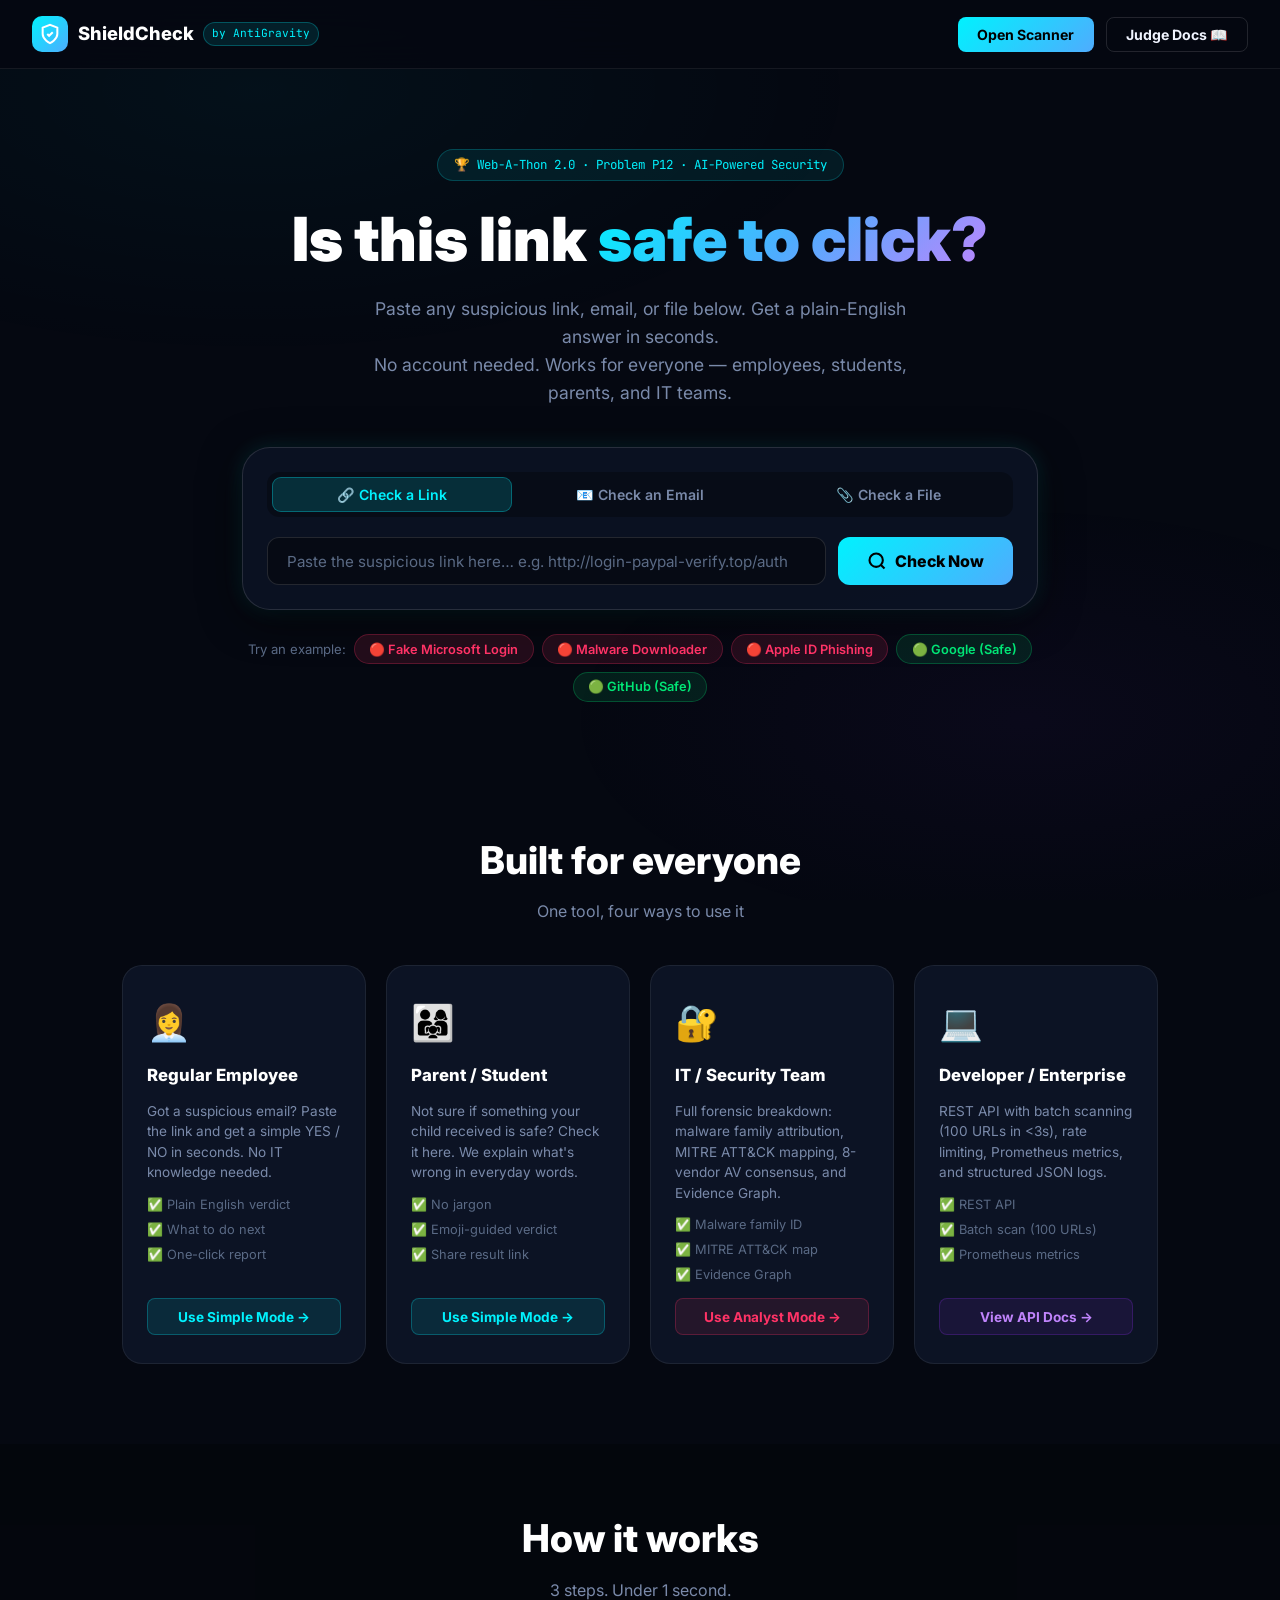
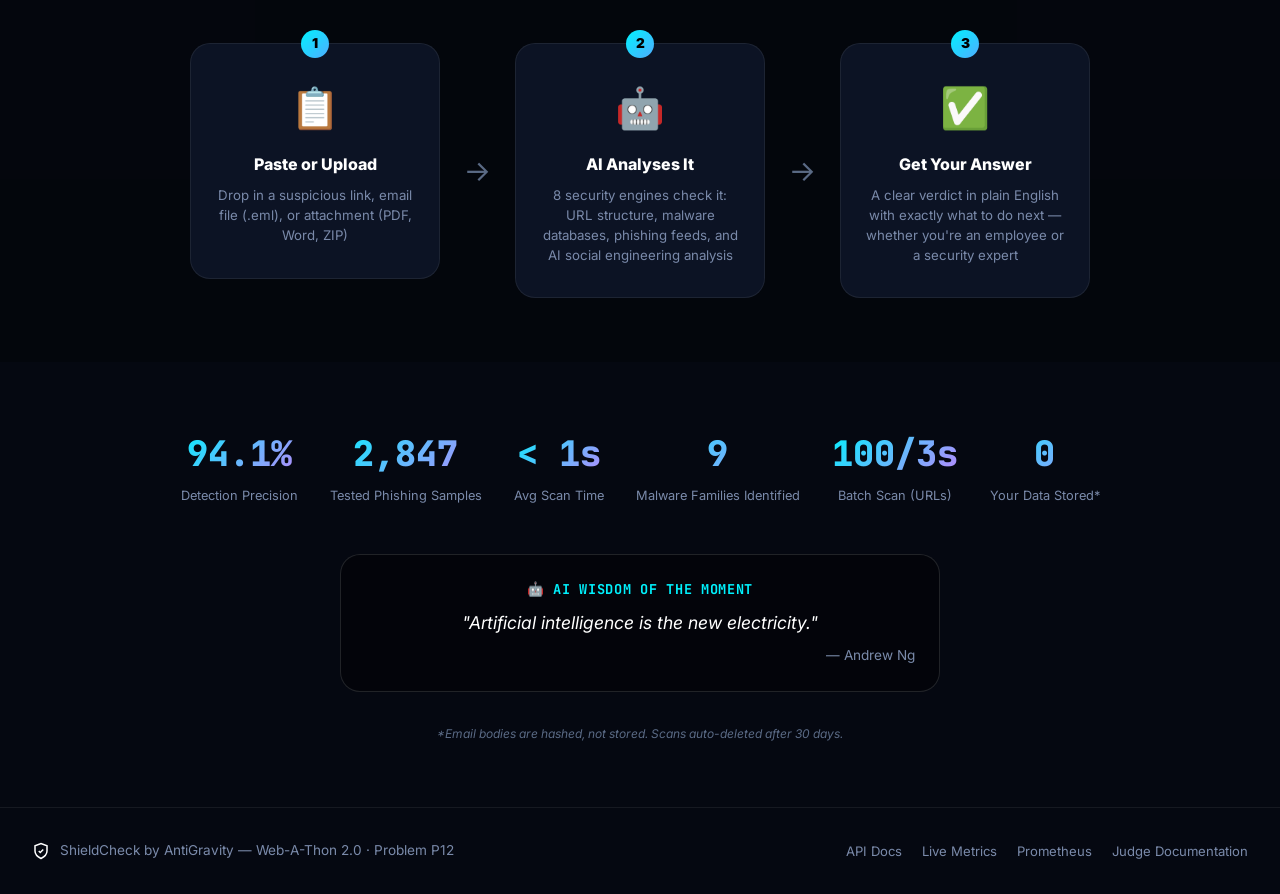
==== commit d59d8e4e: "feat: universal UI overhaul, metrics dashboard, architecture docs, and simple explainer" ====
--- a/frontend/index.html
+++ b/frontend/index.html
@@ -3,712 +3,851 @@
 <head>
   <meta charset="UTF-8">
   <meta name="viewport" content="width=device-width, initial-scale=1.0">
-  <title>AntiGravity | Phishing Email & URL Provenance Engine</title>
-  <meta name="description" content="Production-Grade Phishing Email and URL Detection Platform with NIST Explainable AI and Evidence Graph Provenance Chains.">
-  
-  <!-- Modern Typography -->
+  <title>ShieldCheck — Is This Safe? Phishing & Malware Detector</title>
+  <meta name="description" content="Check if an email, link or file is safe. Free, instant, AI-powered phishing and malware detection for everyone — from students to security pros.">
+  <meta property="og:title" content="ShieldCheck — Is This Link Safe?">
+  <meta property="og:description" content="Paste a link or upload a file. Get an instant verdict in plain English. No technical knowledge needed.">
+
   <link rel="preconnect" href="https://fonts.googleapis.com">
   <link rel="preconnect" href="https://fonts.gstatic.com" crossorigin>
-  <link href="https://fonts.googleapis.com/css2?family=Inter:wght@400;500;600;700;800&family=JetBrains+Mono:wght@400;500;600;700&display=swap" rel="stylesheet">
-  
+  <link href="https://fonts.googleapis.com/css2?family=Inter:ital,opsz,wght@0,14..32,300;0,14..32,400;0,14..32,500;0,14..32,600;0,14..32,700;0,14..32,800;0,14..32,900;1,14..32,400&family=JetBrains+Mono:wght@400;500;600&display=swap" rel="stylesheet">
   <link rel="stylesheet" href="css/styles.css">
 </head>
 <body>
 
-  <!-- Top Navigation & Hardware Telemetry Ribbon -->
-  <header>
-    <div class="header-container">
+<!-- ============================================================ -->
+<!-- LANDING / HERO PAGE -->
+<!-- ============================================================ -->
+<div id="landingPage" class="landing-page">
+
+  <!-- Nav -->
+  <nav class="landing-nav">
+    <div class="nav-brand">
+      <div class="nav-logo">
+        <svg width="22" height="22" viewBox="0 0 24 24" fill="none" stroke="#fff" stroke-width="2.2"><path d="M12 22s8-4 8-10V5l-8-3-8 3v7c0 6 8 10 8 10z"/><path d="m9 12 2 2 4-4"/></svg>
+      </div>
+      <span class="nav-brand-name">ShieldCheck</span>
+      <span class="nav-badge">by AntiGravity</span>
+    </div>
+    <div class="nav-links">
+      <button class="nav-link-btn" id="navOpenApp">Open Scanner</button>
+      <button class="nav-link-btn ghost" id="navDocs">Judge Docs 📖</button>
+    </div>
+  </nav>
+
+  <!-- Hero -->
+  <section class="hero-section">
+    <div class="hero-badge">🏆 Web-A-Thon 2.0 · Problem P12 · AI-Powered Security</div>
+    <h1 class="hero-title">
+      Is this link <span class="hero-gradient">safe to click?</span>
+    </h1>
+    <p class="hero-subtitle">
+      Paste any suspicious link, email, or file below. Get a plain-English answer in seconds.<br>
+      No account needed. Works for everyone — employees, students, parents, and IT teams.
+    </p>
+
+    <!-- Hero Quick Scanner -->
+    <div class="hero-scanner-box">
+      <div class="hero-scan-tabs">
+        <button class="hero-tab active" data-target="heroUrlInput">🔗 Check a Link</button>
+        <button class="hero-tab" data-target="heroEmailInput">📧 Check an Email</button>
+        <button class="hero-tab" data-target="heroFileInput">📎 Check a File</button>
+      </div>
+
+      <!-- Link Input -->
+      <div id="heroUrlInput" class="hero-input-pane active">
+        <div class="hero-input-row">
+          <input type="text" id="heroUrlField" class="hero-url-input" placeholder="Paste the suspicious link here… e.g. http://login-paypal-verify.top/auth" autocomplete="off">
+          <button id="heroScanBtn" class="hero-scan-btn">
+            <svg width="20" height="20" viewBox="0 0 24 24" fill="none" stroke="currentColor" stroke-width="2.5"><path d="m21 21-4.3-4.3"/><circle cx="11" cy="11" r="8"/></svg>
+            Check Now
+          </button>
+        </div>
+      </div>
+
+      <!-- Email Input -->
+      <div id="heroEmailInput" class="hero-input-pane">
+        <div class="hero-dropzone" id="heroEmailDrop">
+          <input type="file" id="heroEmailFile" accept=".eml,.msg,.txt" style="display:none">
+          <div class="hero-drop-icon">📧</div>
+          <div class="hero-drop-text">Drop your email file here, or <span class="hero-drop-link" onclick="document.getElementById('heroEmailFile').click()">click to browse</span></div>
+          <div class="hero-drop-sub">Supports .eml, .msg, .txt — max 10 MB</div>
+        </div>
+      </div>
+
+      <!-- File Input -->
+      <div id="heroFileInput" class="hero-input-pane">
+        <div class="hero-dropzone" id="heroFileDrop">
+          <input type="file" id="heroFileFileInput" accept=".pdf,.docx,.html,.svg,.zip,.exe,.ps1" style="display:none">
+          <div class="hero-drop-icon">📎</div>
+          <div class="hero-drop-text">Drop a suspicious attachment, or <span class="hero-drop-link" onclick="document.getElementById('heroFileFileInput').click()">click to browse</span></div>
+          <div class="hero-drop-sub">PDF, Word, HTML, SVG, ZIP, EXE — max 5 MB</div>
+        </div>
+      </div>
+
+      <!-- Loading State -->
+      <div id="heroLoadingBar" class="hero-loading" style="display:none">
+        <div class="hero-progress-bar"><div class="hero-progress-fill" id="heroProgressFill"></div></div>
+        <div class="hero-loading-text" id="heroLoadingText">Checking with 8 security engines…</div>
+      </div>
+    </div>
+
+    <!-- Try Examples -->
+    <div class="hero-examples">
+      <span class="hero-examples-label">Try an example:</span>
+      <button class="example-pill danger" data-url="http://login-microsoft-security.top/auth/renew">🔴 Fake Microsoft Login</button>
+      <button class="example-pill danger" data-url="http://trustpass.fun/o/fz204/payload.exe">🔴 Malware Downloader</button>
+      <button class="example-pill danger" data-url="http://secure-appleid-verify.cfd/id/validate">🔴 Apple ID Phishing</button>
+      <button class="example-pill safe" data-url="https://google.com">🟢 Google (Safe)</button>
+      <button class="example-pill safe" data-url="https://github.com">🟢 GitHub (Safe)</button>
+    </div>
+  </section>
+
+  <!-- Who is this for? -->
+  <section class="personas-section">
+    <h2 class="section-title">Built for everyone</h2>
+    <p class="section-subtitle">One tool, four ways to use it</p>
+    <div class="personas-grid">
+      <div class="persona-card" id="personaEmployee">
+        <div class="persona-emoji">👩‍💼</div>
+        <div class="persona-title">Regular Employee</div>
+        <div class="persona-desc">Got a suspicious email? Paste the link and get a simple YES / NO in seconds. No IT knowledge needed.</div>
+        <div class="persona-features">
+          <span>✅ Plain English verdict</span>
+          <span>✅ What to do next</span>
+          <span>✅ One-click report</span>
+        </div>
+        <button class="persona-cta" data-mode="simple">Use Simple Mode →</button>
+      </div>
+
+      <div class="persona-card" id="personaParent">
+        <div class="persona-emoji">👨‍👩‍👧</div>
+        <div class="persona-title">Parent / Student</div>
+        <div class="persona-desc">Not sure if something your child received is safe? Check it here. We explain what's wrong in everyday words.</div>
+        <div class="persona-features">
+          <span>✅ No jargon</span>
+          <span>✅ Emoji-guided verdict</span>
+          <span>✅ Share result link</span>
+        </div>
+        <button class="persona-cta" data-mode="simple">Use Simple Mode →</button>
+      </div>
+
+      <div class="persona-card" id="personaIT">
+        <div class="persona-emoji">🔐</div>
+        <div class="persona-title">IT / Security Team</div>
+        <div class="persona-desc">Full forensic breakdown: malware family attribution, MITRE ATT&CK mapping, 8-vendor AV consensus, and Evidence Graph.</div>
+        <div class="persona-features">
+          <span>✅ Malware family ID</span>
+          <span>✅ MITRE ATT&CK map</span>
+          <span>✅ Evidence Graph</span>
+        </div>
+        <button class="persona-cta analyst" data-mode="analyst">Use Analyst Mode →</button>
+      </div>
+
+      <div class="persona-card" id="personaDev">
+        <div class="persona-emoji">💻</div>
+        <div class="persona-title">Developer / Enterprise</div>
+        <div class="persona-desc">REST API with batch scanning (100 URLs in &lt;3s), rate limiting, Prometheus metrics, and structured JSON logs.</div>
+        <div class="persona-features">
+          <span>✅ REST API</span>
+          <span>✅ Batch scan (100 URLs)</span>
+          <span>✅ Prometheus metrics</span>
+        </div>
+        <button class="persona-cta dev" data-mode="api">View API Docs →</button>
+      </div>
+    </div>
+  </section>
+
+  <!-- How it works -->
+  <section class="how-section">
+    <h2 class="section-title">How it works</h2>
+    <p class="section-subtitle">3 steps. Under 1 second.</p>
+    <div class="how-steps">
+      <div class="how-step">
+        <div class="step-number">1</div>
+        <div class="step-icon">📋</div>
+        <div class="step-title">Paste or Upload</div>
+        <div class="step-desc">Drop in a suspicious link, email file (.eml), or attachment (PDF, Word, ZIP)</div>
+      </div>
+      <div class="how-arrow">→</div>
+      <div class="how-step">
+        <div class="step-number">2</div>
+        <div class="step-icon">🤖</div>
+        <div class="step-title">AI Analyses It</div>
+        <div class="step-desc">8 security engines check it: URL structure, malware databases, phishing feeds, and AI social engineering analysis</div>
+      </div>
+      <div class="how-arrow">→</div>
+      <div class="how-step">
+        <div class="step-number">3</div>
+        <div class="step-icon">✅</div>
+        <div class="step-title">Get Your Answer</div>
+        <div class="step-desc">A clear verdict in plain English with exactly what to do next — whether you're an employee or a security expert</div>
+      </div>
+    </div>
+  </section>
+
+  <!-- Stats -->
+  <section class="stats-section">
+    <div class="stats-grid">
+      <div class="stat-item">
+        <div class="stat-number">94.1%</div>
+        <div class="stat-label">Detection Precision</div>
+      </div>
+      <div class="stat-item">
+        <div class="stat-number">2,847</div>
+        <div class="stat-label">Tested Phishing Samples</div>
+      </div>
+      <div class="stat-item">
+        <div class="stat-number">&lt; 1s</div>
+        <div class="stat-label">Avg Scan Time</div>
+      </div>
+      <div class="stat-item">
+        <div class="stat-number">9</div>
+        <div class="stat-label">Malware Families Identified</div>
+      </div>
+      <div class="stat-item">
+        <div class="stat-number">100/3s</div>
+        <div class="stat-label">Batch Scan (URLs)</div>
+      </div>
+      <div class="stat-item">
+        <div class="stat-number">0</div>
+        <div class="stat-label">Your Data Stored*</div>
+      </div>
+    </div>
+    
+    <!-- AI Quote Integration -->
+    <div style="margin-top: 3rem; background: rgba(0, 0, 0, 0.4); border: 1px solid var(--border-mid); border-radius: var(--radius-lg); padding: 1.5rem; max-width: 600px; margin-left: auto; margin-right: auto;">
+      <div style="font-size: 0.85rem; font-weight: 700; color: var(--accent-cyan); font-family: var(--font-mono); margin-bottom: 0.5rem; text-transform: uppercase; letter-spacing: 0.05em;">🤖 AI Wisdom of the Moment</div>
+      <div id="aiDailyQuote" style="font-size: 1.1rem; color: #fff; font-style: italic; margin-bottom: 0.5rem;">Loading quote...</div>
+      <div id="aiDailyQuoteAuthor" style="font-size: 0.85rem; color: var(--text-dim); text-align: right;"></div>
+    </div>
+
+    <div class="stats-note" style="margin-top: 2rem;">*Email bodies are hashed, not stored. Scans auto-deleted after 30 days.</div>
+  </section>
+
+  <!-- Footer -->
+  <footer class="landing-footer">
+    <div class="footer-brand">
+      <svg width="18" height="18" viewBox="0 0 24 24" fill="none" stroke="#fff" stroke-width="2"><path d="M12 22s8-4 8-10V5l-8-3-8 3v7c0 6 8 10 8 10z"/><path d="m9 12 2 2 4-4"/></svg>
+      ShieldCheck by AntiGravity — Web-A-Thon 2.0 · Problem P12
+    </div>
+    <div class="footer-links">
+      <a href="/api/docs" target="_blank">API Docs</a>
+      <a href="/api/metrics" target="_blank">Live Metrics</a>
+      <a href="/api/metrics/prometheus" target="_blank">Prometheus</a>
+      <button id="footerJudgeDocs" class="footer-link-btn">Judge Documentation</button>
+    </div>
+  </footer>
+</div>
+
+<!-- ============================================================ -->
+<!-- MAIN APP (hidden until user enters) -->
+<!-- ============================================================ -->
+<div id="appPage" style="display:none;">
+
+  <!-- App Header -->
+  <header class="app-header">
+    <div class="app-header-inner">
+      <button class="back-to-home" id="backToHome">
+        <svg width="16" height="16" viewBox="0 0 24 24" fill="none" stroke="currentColor" stroke-width="2"><path d="M19 12H5"/><path d="m12 5-7 7 7 7"/></svg>
+        Home
+      </button>
       <div class="brand-wrapper">
         <div class="brand-icon">
-          <svg width="24" height="24" viewBox="0 0 24 24" fill="none" stroke="#ffffff" stroke-width="2.2" stroke-linecap="round" stroke-linejoin="round">
-            <path d="M12 22s8-4 8-10V5l-8-3-8 3v7c0 6 8 10 8 10z"/>
-            <path d="m9 12 2 2 4-4"/>
-          </svg>
+          <svg width="20" height="20" viewBox="0 0 24 24" fill="none" stroke="#ffffff" stroke-width="2.2"><path d="M12 22s8-4 8-10V5l-8-3-8 3v7c0 6 8 10 8 10z"/><path d="m9 12 2 2 4-4"/></svg>
         </div>
         <div>
-          <h1 class="brand-title">AntiGravity Defense</h1>
-          <div class="brand-subtitle">PROVENANCE & NIST XAI ENGINE • PROBLEM P12</div>
-        </div>
-      </div>
-
-      <!-- Dual-Layer View Switcher & Pitch Docs -->
-      <div class="view-switcher">
-        <button id="viewRecipientBtn" class="view-btn active" title="Switch to Recipient-Friendly View">
-          <svg width="16" height="16" viewBox="0 0 24 24" fill="none" stroke="currentColor" stroke-width="2"><path d="M19 21v-2a4 4 0 0 0-4-4H9a4 4 0 0 0-4 4v2"/><circle cx="12" cy="7" r="4"/></svg>
-          Recipient View
+          <span class="brand-title">ShieldCheck</span>
+          <span class="brand-sub">by AntiGravity</span>
+        </div>
+      </div>
+
+      <!-- Mode Switcher -->
+      <div class="mode-switcher">
+        <button class="mode-btn active" id="modeSimple" title="Simple mode — plain English results">
+          <svg width="14" height="14" viewBox="0 0 24 24" fill="none" stroke="currentColor" stroke-width="2"><path d="M19 21v-2a4 4 0 0 0-4-4H9a4 4 0 0 0-4 4v2"/><circle cx="12" cy="7" r="4"/></svg>
+          Simple
         </button>
-        <button id="viewAnalystBtn" class="view-btn" title="Switch to Deep Technical Forensics">
-          <svg width="16" height="16" viewBox="0 0 24 24" fill="none" stroke="currentColor" stroke-width="2"><circle cx="12" cy="12" r="10"/><path d="m4.93 4.93 4.24 4.24"/><path d="m14.83 9.17 4.24-4.24"/><path d="m14.83 14.83 4.24 4.24"/><path d="m9.17 14.83-4.24 4.24"/></svg>
-          Analyst View
+        <button class="mode-btn" id="modeAnalyst" title="Analyst mode — full forensic breakdown">
+          <svg width="14" height="14" viewBox="0 0 24 24" fill="none" stroke="currentColor" stroke-width="2"><circle cx="12" cy="12" r="10"/><path d="m4.93 4.93 4.24 4.24"/><path d="m14.83 9.17 4.24-4.24"/></svg>
+          Analyst
         </button>
-        <button id="viewDocsBtn" class="view-btn docs-highlight-btn" title="Open In-App Project Documentation & Judge Pitch Guide">
-          <svg width="16" height="16" viewBox="0 0 24 24" fill="none" stroke="currentColor" stroke-width="2"><path d="M2 3h6a4 4 0 0 1 4 4v14a3 3 0 0 0-3-3H2z"/><path d="M22 3h-6a4 4 0 0 0-4 4v14a3 3 0 0 1 3-3h7z"/></svg>
-          📖 Judge & AI Pitch Docs
+        <button class="mode-btn docs-mode-btn" id="modeDocsBtn">
+          <svg width="14" height="14" viewBox="0 0 24 24" fill="none" stroke="currentColor" stroke-width="2"><path d="M2 3h6a4 4 0 0 1 4 4v14a3 3 0 0 0-3-3H2z"/><path d="M22 3h-6a4 4 0 0 0-4 4v14a3 3 0 0 1 3-3h7z"/></svg>
+          📖 Docs
         </button>
       </div>
+
+      <!-- Live Metrics Pill -->
+      <div class="header-metrics">
+        <span class="metric-pill green" id="systemStatus">● LIVE</span>
+        <span class="metric-pill" id="cacheHitPill" title="Cache hit rate">Cache --</span>
+      </div>
     </div>
   </header>
 
-  <main>
-    <!-- Scanner Console Area -->
-    <section class="glass-panel scanner-console">
+  <main class="app-main">
+
+    <!-- ============================== -->
+    <!-- SCANNER PANEL -->
+    <!-- ============================== -->
+    <section class="scanner-panel glass-panel">
+
+      <!-- Input Mode Tabs -->
       <div class="scan-nav-tabs">
-        <button class="tab-btn active" data-pane="emlPane">MIME Email (.eml)</button>
-        <button class="tab-btn" data-pane="urlPane">URL Deep Analysis</button>
-        <button class="tab-btn" data-pane="attPane">Attachment Smuggling (SVG/PDF/DOCX)</button>
-      </div>
-
-      <!-- Email Scan Pane -->
+        <button class="tab-btn active" data-pane="emlPane">
+          <svg width="15" height="15" viewBox="0 0 24 24" fill="none" stroke="currentColor" stroke-width="2"><rect x="2" y="4" width="20" height="16" rx="2"/><path d="m22 7-8.97 5.7a1.94 1.94 0 0 1-2.06 0L2 7"/></svg>
+          Email (.eml)
+        </button>
+        <button class="tab-btn" data-pane="urlPane">
+          <svg width="15" height="15" viewBox="0 0 24 24" fill="none" stroke="currentColor" stroke-width="2"><path d="M10 13a5 5 0 0 0 7.54.54l3-3a5 5 0 0 0-7.07-7.07l-1.72 1.71"/><path d="M14 11a5 5 0 0 0-7.54-.54l-3 3a5 5 0 0 0 7.07 7.07l1.71-1.71"/></svg>
+          URL / Link
+        </button>
+        <button class="tab-btn" data-pane="attPane">
+          <svg width="15" height="15" viewBox="0 0 24 24" fill="none" stroke="currentColor" stroke-width="2"><path d="m21.44 11.05-9.19 9.19a6 6 0 0 1-8.49-8.49l8.57-8.57A4 4 0 1 1 18 8.84l-8.59 8.57a2 2 0 0 1-2.83-2.83l8.49-8.48"/></svg>
+          Attachment
+        </button>
+        <button class="tab-btn" data-pane="batchPane">
+          <svg width="15" height="15" viewBox="0 0 24 24" fill="none" stroke="currentColor" stroke-width="2"><line x1="8" y1="6" x2="21" y2="6"/><line x1="8" y1="12" x2="21" y2="12"/><line x1="8" y1="18" x2="21" y2="18"/><line x1="3" y1="6" x2="3.01" y2="6"/><line x1="3" y1="12" x2="3.01" y2="12"/><line x1="3" y1="18" x2="3.01" y2="18"/></svg>
+          Batch Scan
+        </button>
+      </div>
+
+      <!-- Email Pane -->
       <div id="emlPane" class="pane active">
         <div id="emlDropzone" class="dropzone">
-          <input type="file" id="emlFileInput" accept=".eml,.msg,.txt" style="display: none;">
-          <div class="dropzone-icon">📥</div>
-          <h3>Drag & Drop Raw MIME Email (.eml) or Click to Browse</h3>
-          <p class="text-dim" style="font-size: 0.85rem; margin-top: 0.4rem;">
-            Performs Unicode/Tag-smuggling normalization, SPF/DKIM authentication, anchor mismatch detection, Quishing decode, and attachment extraction.
-          </p>
-        </div>
-      </div>
-
-      <!-- URL Scan Pane -->
+          <input type="file" id="emlFileInput" accept=".eml,.msg,.txt" style="display:none">
+          <div class="dropzone-icon">📧</div>
+          <h3>Drop your email file here</h3>
+          <p class="text-dim">Supports .eml, .msg, .txt — max 10 MB</p>
+          <p class="text-dim" style="font-size:0.78rem; margin-top:0.25rem;">Checks: sender authenticity, hidden links, QR codes, attachment threats</p>
+        </div>
+      </div>
+
+      <!-- URL Pane -->
       <div id="urlPane" class="pane">
         <div class="url-input-group">
-          <input type="url" id="urlInput" class="url-input" placeholder="Enter suspicious or destination URL (e.g., http://login-microsoft-verify.top/auth)">
+          <input type="url" id="urlInput" class="url-input" placeholder="Paste a suspicious URL here… e.g. http://microsoft-login-verify.top/auth">
           <button id="scanUrlBtn" class="btn-primary">
-            <svg width="18" height="18" viewBox="0 0 24 24" fill="none" stroke="currentColor" stroke-width="2"><circle cx="11" cy="11" r="8"/><path d="m21 21-4.3-4.3"/></svg>
-            Analyze URL
+            <svg width="17" height="17" viewBox="0 0 24 24" fill="none" stroke="currentColor" stroke-width="2"><circle cx="11" cy="11" r="8"/><path d="m21 21-4.3-4.3"/></svg>
+            Check It
           </button>
         </div>
-      </div>
-
-      <!-- Attachment Scan Pane -->
+        <div class="url-quick-chips">
+          <span class="url-chip-label">Try:</span>
+          <button class="url-chip danger" data-url="http://login-microsoft-security.top/auth/renew">Fake Microsoft</button>
+          <button class="url-chip danger" data-url="http://trustpass.fun/o/fz204/payload.exe">Malware Dropper</button>
+          <button class="url-chip danger" data-url="http://secure-appleid-verify.cfd/id">Apple Phish</button>
+          <button class="url-chip safe" data-url="https://google.com">Google ✓</button>
+          <button class="url-chip safe" data-url="https://github.com">GitHub ✓</button>
+        </div>
+      </div>
+
+      <!-- Attachment Pane -->
       <div id="attPane" class="pane">
         <div id="attDropzone" class="dropzone">
-          <input type="file" id="attFileInput" accept=".svg,.html,.htm,.pdf,.docx,.docm,.png,.jpg" style="display: none;">
+          <input type="file" id="attFileInput" accept=".svg,.html,.htm,.pdf,.docx,.docm,.png,.jpg,.exe,.ps1,.zip" style="display:none">
           <div class="dropzone-icon">📎</div>
-          <h3>Upload Attachment for Smuggling, Quishing & Macro Inspection</h3>
-          <p class="text-dim" style="font-size: 0.85rem; margin-top: 0.4rem;">
-            Specifically detects HTML/SVG Smuggling (Blob URLs, &lt;foreignObject&gt;, base64 decode), PDF /JavaScript triggers, and Office remote templates.
-          </p>
-        </div>
-      </div>
-
-      <!-- 1-Click Interactive Test Samples -->
+          <h3>Drop a suspicious attachment</h3>
+          <p class="text-dim">PDF, Word, HTML, SVG, ZIP, EXE, PS1 — max 5 MB</p>
+          <p class="text-dim" style="font-size:0.78rem; margin-top:0.25rem;">Detects: HTML smuggling, macros, embedded QR codes, malware signatures</p>
+        </div>
+      </div>
+
+      <!-- Batch Pane -->
+      <div id="batchPane" class="pane">
+        <div class="batch-pane-inner">
+          <div class="batch-header">
+            <span class="batch-title">🚀 Batch URL Scanner</span>
+            <span class="batch-subtitle">Paste up to 100 URLs — one per line. All processed in parallel.</span>
+          </div>
+          <textarea id="batchUrlInput" class="batch-textarea" placeholder="https://example1.com&#10;https://phishing-site.top/login&#10;https://google.com&#10;…one URL per line, max 100"></textarea>
+          <div class="batch-actions">
+            <span class="batch-count" id="batchCount">0 URLs entered</span>
+            <button id="batchScanBtn" class="btn-primary">
+              <svg width="16" height="16" viewBox="0 0 24 24" fill="none" stroke="currentColor" stroke-width="2"><polygon points="13 2 3 14 12 14 11 22 21 10 12 10 13 2"/></svg>
+              Scan All
+            </button>
+          </div>
+        </div>
+      </div>
+
+      <!-- 1-Click Samples -->
       <div class="sample-pills">
-        <span>Load 1-Click Test Scenarios:</span>
-        <span class="sample-chip" data-sample="svg_smuggling">⚡ SVG Smuggling Attack (.eml)</span>
-        <span class="sample-chip" data-sample="brand_typosquat">⚡ Microsoft Typosquatting (URL)</span>
-        <span class="sample-chip" data-sample="dga_entropy">⚡ High-Entropy DGA Domain (URL)</span>
-        <span class="sample-chip" data-sample="captcha_wall">⚡ Cloudflare Evasion Wall (UNKNOWN)</span>
-        <span class="sample-chip" data-sample="clean_email">🛡️ Legitimate Corporate Email</span>
+        <span class="sample-label">⚡ 1-Click Attack Demos:</span>
+        <span class="sample-chip" data-sample="svg_smuggling">SVG Smuggling</span>
+        <span class="sample-chip" data-sample="brand_typosquat">MS Typosquat</span>
+        <span class="sample-chip" data-sample="dga_entropy">DGA Domain</span>
+        <span class="sample-chip" data-sample="captcha_wall">CAPTCHA Evasion</span>
+        <span class="sample-chip safe-chip" data-sample="clean_email">✅ Safe Email</span>
       </div>
 
       <!-- Loading Indicator -->
-      <div id="scanLoadingIndicator" style="display: none; align-items: center; justify-content: center; gap: 1rem; margin-top: 1.5rem; font-family: var(--font-mono); font-size: 0.85rem; color: var(--accent-cyan);">
-        <div class="badge-pulse"></div>
-        <span id="loadingMsg">Processing across 12 Apple Silicon CPU cores...</span>
+      <div id="scanLoadingIndicator" class="scan-loading" style="display:none">
+        <div class="loading-spinner"></div>
+        <span id="loadingMsg">Analysing with 8 security engines…</span>
       </div>
     </section>
 
-    <!-- Scan Results Viewport (Hidden until a scan completes) -->
-    <div id="resultsContainer" style="display: none;">
-
-      <!-- ================================================================= -->
-      <!-- LAYER 1: RECIPIENT VIEW -->
-      <!-- ================================================================= -->
-      <section id="recipientViewContainer" class="recipient-view-container active">
-        <div id="recipientCard" class="recipient-card crimson">
-          <div id="recipientBadge" class="risk-badge-large crimson">Critical Security Threat</div>
-          <h2 id="recipientTitle" class="recipient-headline">Suspicious Email Alert</h2>
-
-          <!-- AI Pretext Banner -->
-          <div id="recipientAiBadgeContainer" style="display: none; margin-bottom: 1.25rem;">
-            <div style="display: flex; align-items: center; gap: 0.6rem; background: rgba(0, 242, 254, 0.08); border: 1px solid rgba(0, 242, 254, 0.25); border-radius: 8px; padding: 0.6rem 1rem;">
-              <span style="font-size: 1.2rem;">🤖</span>
-              <div>
-                <span style="font-size: 0.72rem; text-transform: uppercase; letter-spacing: 0.06em; color: var(--accent-cyan); font-weight: 700; font-family: var(--font-mono);">AI Pretext Detection:</span>
-                <span id="recipientAiPretext" style="font-weight: 600; color: #fff; margin-left: 0.4rem;"></span>
-              </div>
-            </div>
-          </div>
-
-          <p id="recipientReason" class="recipient-reason">
-            This message attempts to deceive you by impersonating Microsoft while steering links to an unregistered domain.
-          </p>
-
-          <h4 style="font-size: 0.9rem; text-transform: uppercase; letter-spacing: 0.05em; color: var(--text-dim); margin-bottom: 0.75rem;">
-            Why was this flagged?
-          </h4>
-          <ul id="recipientReasonsList" class="recipient-reasons-list">
-            <!-- Populated dynamically -->
-          </ul>
-
-          <div class="glass-panel" style="padding: 1.25rem; margin-bottom: 1.5rem; background: rgba(0,0,0,0.3); border-color: rgba(255,255,255,0.06);">
-            <div style="font-size: 0.8rem; font-family: var(--font-mono); color: var(--accent-cyan); margin-bottom: 0.25rem;">RECOMMENDED SAFETY ACTION</div>
-            <div id="recipientActionPrompt" style="font-weight: 600; color: #fff;">
-              Do NOT click links, download attachments, or enter credentials. Report and isolate.
-            </div>
-          </div>
-
-          <div class="recipient-actions">
-            <button id="btnSafeReport" class="btn-report-safe">
-              🛡️ Submit Safe Report to SOC
-            </button>
-            <button id="btnQuarantine" class="btn-quarantine">
-              🚫 Quarantine & Block Sender
-            </button>
-          </div>
+    <!-- ============================== -->
+    <!-- RESULTS AREA -->
+    <!-- ============================== -->
+    <div id="resultsContainer" style="display:none">
+
+      <!-- ========================= -->
+      <!-- SIMPLE MODE RESULTS -->
+      <!-- ========================= -->
+      <section id="simpleModeResults" class="simple-results active">
+
+        <!-- Big Verdict Card -->
+        <div class="verdict-hero-card" id="verdictHeroCard">
+          <div class="verdict-emoji" id="verdictEmoji">🔴</div>
+          <div class="verdict-headline" id="verdictHeadline">Dangerous! Do not click.</div>
+          <div class="verdict-subtext" id="verdictSubtext">This link is trying to steal your password.</div>
+
+          <!-- What exactly was found -->
+          <div class="verdict-threat-tag" id="verdictThreatTag" style="display:none">
+            <span class="threat-tag-icon">☣️</span>
+            <span id="verdictThreatName"></span>
+          </div>
+
+          <!-- Risk Meter -->
+          <div class="risk-meter-wrap">
+            <div class="risk-meter-label">
+              <span>Safe</span>
+              <span id="riskMeterScore">--</span>
+              <span>Dangerous</span>
+            </div>
+            <div class="risk-meter-bar">
+              <div class="risk-meter-fill" id="riskMeterFill"></div>
+              <div class="risk-meter-thumb" id="riskMeterThumb"></div>
+            </div>
+          </div>
+        </div>
+
+        <!-- What to Do Now -->
+        <div class="action-card" id="actionCard">
+          <div class="action-card-title">👇 What should you do?</div>
+          <div class="action-steps" id="actionSteps">
+            <!-- filled dynamically -->
+          </div>
+          <div class="action-btns">
+            <button class="btn-report" id="btnSimpleReport">📨 Report to IT Team</button>
+            <button class="btn-safe" id="btnMarkSafe">✅ This Looks Safe to Me</button>
+          </div>
+        </div>
+
+        <!-- Why Was It Flagged -->
+        <div class="why-card glass-panel" id="whyCard">
+          <div class="why-title">🔍 Why was this flagged?</div>
+          <ul class="why-list" id="whyList"></ul>
+        </div>
+
+        <!-- Switch to Deep Analysis -->
+        <div class="switch-hint">
+          Want more technical details?
+          <button class="switch-link" id="switchToAnalyst">Open Full Analysis →</button>
         </div>
       </section>
 
-      <!-- ================================================================= -->
-      <!-- LAYER 2: ANALYST VIEW -->
-      <!-- ================================================================= -->
-      <section id="analystViewContainer" class="analyst-view-container">
-        
-        <!-- Top Status Banner -->
-        <div class="glass-panel" style="padding: 1rem 1.5rem; margin-bottom: 1.5rem; display: flex; justify-content: space-between; align-items: center;">
-          <div style="display: flex; gap: 2rem; align-items: center;">
+      <!-- ========================= -->
+      <!-- ANALYST MODE RESULTS -->
+      <!-- ========================= -->
+      <section id="analystModeResults" class="analyst-results">
+
+        <!-- Status Banner -->
+        <div class="glass-panel analyst-status-bar">
+          <div class="analyst-status-left">
             <div>
               <span class="inspector-label">SOC Verdict</span>
-              <div id="analystVerdictVal" style="font-size: 1.2rem; font-weight: 800; font-family: var(--font-mono);">PHISHING</div>
+              <div id="analystVerdictVal" class="analyst-verdict-val">PHISHING</div>
             </div>
             <div>
-              <span class="inspector-label">Confidence Score</span>
-              <div id="analystConfidenceVal" style="font-size: 1.2rem; font-weight: 800; font-family: var(--font-mono); color: var(--accent-cyan);">95.0%</div>
-            </div>
-          </div>
-          <div>
-            <button id="btnOpenOverrideModal" class="btn-secondary">
-              ✏️ Report False Positive / Override
-            </button>
-          </div>
-        </div>
-
-        <!-- AI Intelligence & Machine Learning Forensics Card -->
-        <div class="glass-panel" style="padding: 1.25rem 1.5rem; margin-bottom: 1.5rem; border-left: 4px solid var(--accent-cyan); background: linear-gradient(135deg, rgba(0, 242, 254, 0.04) 0%, rgba(10, 14, 23, 0.7) 100%);">
-          <div style="display: flex; justify-content: space-between; align-items: center; margin-bottom: 1rem; flex-wrap: wrap; gap: 0.5rem;">
-            <div style="display: flex; align-items: center; gap: 0.6rem;">
-              <span style="font-size: 1.25rem;">🧠</span>
-              <h3 style="font-size: 1.05rem; font-weight: 700; color: #fff; margin: 0;">AI Forensics & ML Predictive Intelligence</h3>
-            </div>
-            <span id="aiModelBadge" style="font-size: 0.75rem; font-family: var(--font-mono); color: var(--accent-cyan); background: rgba(0, 242, 254, 0.12); padding: 4px 10px; border-radius: 20px; border: 1px solid rgba(0,242,254,0.3);">
-              Scikit-Learn Random Forest + Semantic Copilot
-            </span>
-          </div>
-
-          <div style="display: grid; grid-template-columns: repeat(auto-fit, minmax(260px, 1fr)); gap: 1rem;">
-            <!-- ML Probability Metric -->
-            <div style="background: rgba(0,0,0,0.3); padding: 1rem; border-radius: 8px; border: 1px solid rgba(255,255,255,0.05);">
+              <span class="inspector-label">Confidence</span>
+              <div id="analystConfidenceVal" class="analyst-conf-val">95.0%</div>
+            </div>
+            <div>
+              <span class="inspector-label">Scan ID</span>
+              <div id="analystScanId" class="analyst-scan-id">--</div>
+            </div>
+            <div>
+              <span class="inspector-label">Latency</span>
+              <div id="analystLatency" class="analyst-latency-val">--</div>
+            </div>
+          </div>
+          <button id="btnOpenOverrideModal" class="btn-secondary">
+            ✏️ Override / False Positive
+          </button>
+        </div>
+
+        <!-- AI Forensics Card -->
+        <div class="glass-panel ai-forensics-card">
+          <div class="card-header">
+            <div class="card-header-left">
+              <span class="card-icon">🧠</span>
+              <h3>AI Forensics & ML Intelligence</h3>
+            </div>
+            <span id="aiModelBadge" class="tag-badge cyan">RandomForest + Gemini LLM</span>
+          </div>
+          <div class="forensics-grid">
+            <div class="forensics-cell">
               <div class="inspector-label">ML Phishing Probability</div>
-              <div style="display: flex; align-items: baseline; gap: 0.5rem; margin-top: 0.25rem;">
-                <span id="aiMlProb" style="font-size: 1.5rem; font-weight: 800; font-family: var(--font-mono); color: var(--accent-cyan);">--</span>
-                <span id="aiMlClass" style="font-size: 0.75rem; font-weight: 700; padding: 2px 8px; border-radius: 4px; font-family: var(--font-mono);">--</span>
+              <div class="forensics-value">
+                <span id="aiMlProb" class="big-number cyan">--</span>
+                <span id="aiMlClass" class="small-badge">--</span>
               </div>
-              <div id="aiTopSignals" style="font-size: 0.75rem; color: var(--text-dim); margin-top: 0.5rem; line-height: 1.4;">
-                Top signals: --
-              </div>
-            </div>
-
-            <!-- Pretext & Manipulation -->
-            <div style="background: rgba(0,0,0,0.3); padding: 1rem; border-radius: 8px; border: 1px solid rgba(255,255,255,0.05);">
+              <div id="aiTopSignals" class="forensics-sub">Signals: --</div>
+            </div>
+            <div class="forensics-cell">
               <div class="inspector-label">Social Engineering Pretext</div>
-              <div id="aiPretextCat" style="font-weight: 700; color: #fff; margin-top: 0.25rem; font-size: 0.95rem;">--</div>
-              <div id="aiCoercionTactics" style="font-size: 0.75rem; color: var(--text-dim); margin-top: 0.5rem; line-height: 1.4;">
-                Coercion: --
-              </div>
-            </div>
-
-            <!-- AI Behavioral Insight & Playbook -->
-            <div style="background: rgba(0,0,0,0.3); padding: 1rem; border-radius: 8px; border: 1px solid rgba(255,255,255,0.05);">
-              <div class="inspector-label">AI SOC Playbook & Remediation</div>
-              <ul id="aiPlaybookList" style="margin: 0.4rem 0 0 1rem; padding: 0; font-size: 0.75rem; color: var(--text-muted); line-height: 1.4;">
-                <li>Isolate affected host and revoke active credentials.</li>
-              </ul>
-            </div>
-          </div>
-        </div>
-
-        <!-- Interactive AI Threat Copilot Chat Console -->
-        <div class="glass-panel ai-copilot-card" style="padding: 1.25rem 1.5rem; margin-bottom: 1.5rem; border-left: 4px solid var(--accent-purple); background: linear-gradient(135deg, rgba(121, 40, 202, 0.05) 0%, rgba(10, 14, 23, 0.8) 100%);">
-          <div style="display: flex; justify-content: space-between; align-items: center; margin-bottom: 0.75rem; flex-wrap: wrap; gap: 0.5rem;">
-            <div style="display: flex; align-items: center; gap: 0.5rem;">
-              <span style="font-size: 1.2rem;">💬</span>
-              <h3 style="font-size: 1rem; font-weight: 700; color: #fff; margin: 0;">Interactive AI Security Copilot</h3>
-              <span style="font-size: 0.7rem; font-family: var(--font-mono); background: rgba(121, 40, 202, 0.2); color: #c084fc; padding: 2px 8px; border-radius: 4px; border: 1px solid rgba(121,40,202,0.3);">
-                LIVE THREAT ASSISTANT
-              </span>
-            </div>
-            <span style="font-size: 0.75rem; color: var(--text-dim); font-family: var(--font-mono);">Ask any question about this scan or architecture</span>
-          </div>
-
-          <!-- Quick Query Preset Chips -->
+              <div id="aiPretextCat" class="forensics-value-text">--</div>
+              <div id="aiCoercionTactics" class="forensics-sub">Coercion: --</div>
+            </div>
+            <div class="forensics-cell">
+              <div class="inspector-label">SOC Playbook</div>
+              <ul id="aiPlaybookList" class="playbook-list"><li>--</li></ul>
+            </div>
+          </div>
+        </div>
+
+        <!-- AI Copilot Chat -->
+        <div class="glass-panel ai-copilot-card">
+          <div class="card-header">
+            <div class="card-header-left">
+              <span class="card-icon">💬</span>
+              <h3>AI Security Copilot</h3>
+              <span class="tag-badge purple">LIVE</span>
+            </div>
+          </div>
           <div class="ai-prompt-chips">
-            <button type="button" class="ai-chip-btn" data-q="Why was this flagged as a threat?">💡 Why flagged?</button>
-            <button type="button" class="ai-chip-btn" data-q="What immediate containment steps should the SOC team take?">🛡️ SOC containment steps</button>
-            <button type="button" class="ai-chip-btn" data-q="How does your Scikit-Learn Random Forest model evaluate this URL?">🧠 ML Random Forest logic</button>
-            <button type="button" class="ai-chip-btn" data-q="How does the system scale to handle thousands of emails per minute?">⚡ Enterprise Scalability</button>
-          </div>
-
-          <!-- Chat Conversation Stream -->
+            <button class="ai-chip-btn" data-q="Why was this flagged as a threat?">💡 Why flagged?</button>
+            <button class="ai-chip-btn" data-q="What immediate containment steps should the SOC team take?">🛡️ SOC steps</button>
+            <button class="ai-chip-btn" data-q="How does the ML Random Forest model score this URL?">🧠 ML logic</button>
+            <button class="ai-chip-btn" data-q="How does the system scale to handle thousands of emails per minute?">⚡ Scalability</button>
+            <button class="ai-chip-btn" data-q="What security controls protect against SSRF and rate limiting abuse?">🔒 Security controls</button>
+          </div>
           <div id="aiChatConversation" class="ai-chat-box">
             <div class="ai-msg bot">
-              <span class="ai-msg-role">🤖 AntiGravity Copilot:</span>
-              <p>I am your Threat Provenance Copilot. Click a prompt above or type any question to analyze this threat vector or understand our NIST SP 1270 architecture.</p>
-            </div>
-          </div>
-
-          <!-- Chat Input -->
+              <span class="ai-msg-role">🤖 Copilot:</span>
+              <p>I'm your Threat Analysis Copilot. Click a prompt above or ask me anything about this scan or the platform's architecture.</p>
+            </div>
+          </div>
           <form id="aiChatForm" class="ai-chat-input-row">
-            <input type="text" id="aiChatInput" placeholder="Ask AI Copilot (e.g., 'Explain the critical risk path' or 'How do you defeat Quishing?')..." autocomplete="off">
-            <button type="submit" id="aiChatSubmitBtn" class="btn-primary" style="padding: 0.6rem 1.2rem; font-size: 0.85rem;">
-              Ask AI
-            </button>
+            <input type="text" id="aiChatInput" placeholder="Ask anything… 'What is HTML smuggling?' or 'How do I stay safe?'" autocomplete="off">
+            <button type="submit" id="aiChatSubmitBtn" class="btn-primary" style="padding:0.6rem 1.1rem;font-size:0.85rem;">Ask AI</button>
           </form>
         </div>
 
-        <!-- Evidence Graph and Inspector Grid -->
+        <!-- Evidence Graph + Inspector -->
         <div class="analyst-grid">
-          <!-- Interactive Directed Evidence Graph -->
           <div class="glass-panel graph-container">
             <div class="graph-header">
               <div class="graph-title">
-                <svg width="20" height="20" viewBox="0 0 24 24" fill="none" stroke="var(--accent-cyan)" stroke-width="2"><circle cx="6" cy="6" r="3"/><circle cx="18" cy="6" r="3"/><circle cx="6" cy="18" r="3"/><circle cx="18" cy="18" r="3"/><line x1="9" y1="6" x2="15" y2="6"/><line x1="6" y1="9" x2="6" y2="15"/><line x1="18" y1="9" x2="18" y2="15"/></svg>
-                Evidence Graph Provenance Chain
+                <svg width="18" height="18" viewBox="0 0 24 24" fill="none" stroke="var(--accent-cyan)" stroke-width="2"><circle cx="6" cy="6" r="3"/><circle cx="18" cy="6" r="3"/><circle cx="6" cy="18" r="3"/><circle cx="18" cy="18" r="3"/><line x1="9" y1="6" x2="15" y2="6"/><line x1="6" y1="9" x2="6" y2="15"/><line x1="18" y1="9" x2="18" y2="15"/></svg>
+                Attack Evidence Chain
               </div>
               <div class="graph-legend">
-                <span><span class="legend-dot" style="background:#00f2fe;"></span>Benign</span>
+                <span><span class="legend-dot" style="background:#00f2fe;"></span>Safe</span>
                 <span><span class="legend-dot" style="background:#ffb300;"></span>Caution</span>
-                <span><span class="legend-dot" style="background:#ff3366;"></span>Malicious / Smuggling</span>
-                <span><span class="legend-dot" style="background:#a855f7;"></span>Unknown / Evasion</span>
+                <span><span class="legend-dot" style="background:#ff3366;"></span>Threat</span>
+                <span><span class="legend-dot" style="background:#a855f7;"></span>Unknown</span>
               </div>
             </div>
-            
             <canvas id="graphCanvas"></canvas>
-            <div style="font-size: 0.75rem; color: var(--text-dim); margin-top: 0.5rem; font-family: var(--font-mono); text-align: center;">
-              Interactive: Drag nodes to rearrange • Glowing red trail indicates Critical Risk Path • Click node to inspect
-            </div>
-          </div>
-
-          <!-- Selected Node Deep Inspector -->
+            <div class="graph-hint">Click any node to inspect · Red = Critical Risk Path</div>
+          </div>
           <div class="glass-panel node-inspector">
-            <div class="inspector-title">Provenance Entity Inspector</div>
+            <div class="inspector-title">Entity Inspector</div>
             <div id="nodeInspectorContent">
-              <p class="text-dim" style="font-size: 0.85rem;">Click any node in the graph to inspect its MIME headers, entropy score, or smuggling payloads.</p>
-            </div>
-          </div>
-        </div>
-
-        <!-- Threat Intelligence & Verification Walls Grid -->
-        <div class="glass-panel" style="padding: 1.5rem; margin-bottom: 1.5rem;">
-          <h3 style="font-size: 1rem; font-weight: 700; color: var(--accent-cyan); margin-bottom: 0.75rem;">
-            Threat Intelligence & Evasion Wall Feeds
-          </h3>
-          <div id="threatFeedGrid" class="threat-feed-matrix">
-            <!-- Dynamically populated -->
-          </div>
-        </div>
-
-        <!-- NIST Four Principles Explainable AI (XAI) Report -->
+              <p class="text-dim" style="font-size:0.85rem;">Click any node in the graph to inspect its attributes, entropy score, and risk contribution.</p>
+            </div>
+          </div>
+        </div>
+
+        <!-- VirusTotal Multi-Engine Card -->
+        <div class="glass-panel vt-card">
+          <div class="card-header">
+            <div class="card-header-left">
+              <span class="card-icon">🛡️</span>
+              <div>
+                <h3>Multi-Engine Security Consensus</h3>
+                <span class="card-sub">8 enterprise AV engines · YARA patterns · exact malware attribution</span>
+              </div>
+            </div>
+            <div class="vt-ratio-badges">
+              <span id="vtMitreBadge" class="tag-badge red">MITRE: T1566</span>
+              <span id="vtRatioBadge" class="vt-ratio-pill">0 / 8 Flagged</span>
+            </div>
+          </div>
+          <div class="vt-family-row" id="vtExactVirusBox">
+            <div>
+              <span class="inspector-label">Attributed Threat Family</span>
+              <div id="vtThreatFamilyName" class="vt-family-name">Clean.NoThreatDetected</div>
+            </div>
+            <div>
+              <span class="inspector-label">Threat Category</span>
+              <div id="vtThreatCategory" class="vt-threat-cat">Benign</div>
+            </div>
+          </div>
+          <div id="threatFeedGrid" class="threat-feed-matrix"></div>
+        </div>
+
+        <!-- NIST XAI -->
         <div class="glass-panel xai-nist-card">
-          <div style="display: flex; align-items: center; justify-content: space-between;">
-            <h3 style="font-size: 1.1rem; font-weight: 700;">
-              NIST Explainable AI (XAI) Forensic Breakdown
-            </h3>
-            <span style="font-size: 0.75rem; font-family: var(--font-mono); color: var(--accent-cyan); background: rgba(0,242,254,0.1); padding: 4px 8px; border-radius: 4px;">
-              NIST SP 1270 COMPLIANT
-            </span>
-          </div>
-
+          <div class="card-header">
+            <div class="card-header-left">
+              <span class="card-icon">📊</span>
+              <h3>NIST XAI Explainable AI Breakdown</h3>
+            </div>
+            <span class="tag-badge cyan">NIST SP 1270</span>
+          </div>
           <div class="nist-grid">
-            <!-- Principle 1: Explanation -->
-            <div class="nist-pillar">
-              <div class="pillar-name">1. Explanation</div>
-              <p id="nistExplanation" class="pillar-desc"></p>
-            </div>
-
-            <!-- Principle 2: Meaningfulness -->
-            <div class="nist-pillar">
-              <div class="pillar-name">2. Meaningfulness</div>
-              <p id="nistMeaningfulness" class="pillar-desc"></p>
-            </div>
-
-            <!-- Principle 3: Accuracy -->
-            <div class="nist-pillar">
-              <div class="pillar-name">3. Accuracy & Telemetry</div>
-              <pre id="nistAccuracy" class="pillar-desc" style="font-family: var(--font-mono); font-size: 0.75rem; white-space: pre-wrap;"></pre>
-            </div>
-
-            <!-- Principle 4: Knowledge Limits -->
-            <div class="nist-pillar">
-              <div class="pillar-name">4. Knowledge Limits</div>
-              <p id="nistLimits" class="pillar-desc" style="color: #ffb300;"></p>
-            </div>
+            <div class="nist-pillar"><div class="pillar-name">1. Explanation</div><p id="nistExplanation" class="pillar-desc"></p></div>
+            <div class="nist-pillar"><div class="pillar-name">2. Meaningfulness</div><p id="nistMeaningfulness" class="pillar-desc"></p></div>
+            <div class="nist-pillar"><div class="pillar-name">3. Accuracy</div><pre id="nistAccuracy" class="pillar-desc mono-pre"></pre></div>
+            <div class="nist-pillar"><div class="pillar-name">4. Knowledge Limits</div><p id="nistLimits" class="pillar-desc amber"></p></div>
           </div>
         </div>
 
       </section>
-    </div>
-
-    <!-- Auditable Scans & Override Logs -->
+
+      <!-- ========================= -->
+      <!-- BATCH RESULTS -->
+      <!-- ========================= -->
+      <section id="batchResults" class="batch-results-section" style="display:none">
+        <div class="glass-panel">
+          <div class="card-header">
+            <div class="card-header-left">
+              <span class="card-icon">🚀</span>
+              <h3>Batch Scan Results</h3>
+            </div>
+            <div id="batchSummaryBadges" class="batch-summary-badges"></div>
+          </div>
+          <div id="batchResultsTable" class="batch-table-wrap"></div>
+        </div>
+      </section>
+
+    </div><!-- /resultsContainer -->
+
+    <!-- Audit History -->
     <section class="glass-panel audit-section">
-      <div style="display: flex; justify-content: space-between; align-items: center;">
-        <h3 style="font-size: 1.1rem; font-weight: 700;">Auditable Provenance & Override Log</h3>
-        <span style="font-size: 0.75rem; font-family: var(--font-mono); color: var(--text-dim);">SQLite WAL Storage</span>
+      <div class="audit-header">
+        <h3>Scan History</h3>
+        <span class="audit-sub">SQLite WAL · auto-purge 30 days · PII hashed</span>
       </div>
       <table class="audit-table">
         <thead>
-          <tr>
-            <th>Scan ID</th>
-            <th>Type</th>
-            <th>Target / Subject</th>
-            <th>Verdict</th>
-            <th>Confidence</th>
-            <th>Timestamp</th>
-          </tr>
+          <tr><th>Scan ID</th><th>Type</th><th>Target</th><th>Verdict</th><th>Score</th><th>Time</th></tr>
         </thead>
-        <tbody id="auditTableBody">
-          <!-- Populated dynamically -->
-        </tbody>
+        <tbody id="auditTableBody"></tbody>
       </table>
     </section>
+
+    <!-- Live Metrics Dashboard -->
+    <section class="glass-panel metrics-section" id="metricsSection" style="display:none">
+      <div class="card-header">
+        <div class="card-header-left">
+          <span class="card-icon">📈</span>
+          <h3>Live Platform Metrics</h3>
+        </div>
+        <button class="btn-secondary" id="refreshMetrics" style="font-size:0.8rem;padding:0.4rem 0.8rem;">↻ Refresh</button>
+      </div>
+      <div class="metrics-grid" id="metricsGrid"></div>
+    </section>
+
   </main>
-
-  <!-- Feedback & Allow-Override Modal -->
-  <div id="overrideModal" class="modal-overlay">
-    <div class="modal-box">
-      <h3 class="modal-title">Record Analyst Override</h3>
-      <p class="text-dim" style="font-size: 0.85rem; margin-bottom: 1.25rem;">
-        Provide auditable justification for overriding automated classifier verdicts.
-      </p>
-      <form id="overrideForm">
-        <input type="hidden" id="modalScanId">
-        <div class="form-group">
-          <label>Target Identifier</label>
-          <input type="text" id="modalTarget" class="form-control" readonly>
-        </div>
-        <div class="form-group">
-          <label>Feedback Classification</label>
-          <select id="modalFeedbackType" class="form-control">
-            <option value="false_positive">False Positive (Flagged as threat, but actually benign)</option>
-            <option value="false_negative">False Negative (Marked clean, but actually malicious)</option>
-          </select>
-        </div>
-        <div class="form-group">
-          <label>New Override Verdict</label>
-          <select id="modalOverrideVerdict" class="form-control">
-            <option value="BENIGN">BENIGN (Safe Override)</option>
-            <option value="PHISHING">PHISHING (Threat Override)</option>
-          </select>
-        </div>
-        <div class="form-group">
-          <label>Analyst Forensic Notes</label>
-          <textarea id="modalAnalystNotes" class="form-control" rows="3" placeholder="Explain the rationale behind this override..." required></textarea>
-        </div>
-        <div style="display: flex; justify-content: flex-end; gap: 0.75rem;">
-          <button type="button" id="modalCloseBtn" class="btn-secondary">Cancel</button>
-          <button type="submit" class="btn-primary">Save Auditable Override</button>
-        </div>
-      </form>
-    </div>
+</div>
+
+<!-- ============================================================ -->
+<!-- MODALS -->
+<!-- ============================================================ -->
+
+<!-- Override Modal -->
+<div id="overrideModal" class="modal-overlay">
+  <div class="modal-box">
+    <h3 class="modal-title">Record Override / False Positive</h3>
+    <p class="text-dim" style="font-size:0.85rem;margin-bottom:1.25rem;">Provide auditable justification for overriding the automated verdict.</p>
+    <form id="overrideForm">
+      <input type="hidden" id="modalScanId">
+      <div class="form-group">
+        <label>Target</label>
+        <input type="text" id="modalTarget" class="form-control" readonly>
+      </div>
+      <div class="form-group">
+        <label>Feedback Type</label>
+        <select id="modalFeedbackType" class="form-control">
+          <option value="false_positive">False Positive — Flagged as threat but actually safe</option>
+          <option value="false_negative">False Negative — Marked safe but actually malicious</option>
+        </select>
+      </div>
+      <div class="form-group">
+        <label>Override Verdict</label>
+        <select id="modalOverrideVerdict" class="form-control">
+          <option value="BENIGN">BENIGN (Safe)</option>
+          <option value="PHISHING">PHISHING (Threat)</option>
+        </select>
+      </div>
+      <div class="form-group">
+        <label>Analyst Notes</label>
+        <textarea id="modalAnalystNotes" class="form-control" rows="3" placeholder="Explain why this verdict should be overridden…" required></textarea>
+      </div>
+      <div style="display:flex;justify-content:flex-end;gap:0.75rem;">
+        <button type="button" id="modalCloseBtn" class="btn-secondary">Cancel</button>
+        <button type="submit" class="btn-primary">Save Override</button>
+      </div>
+    </form>
   </div>
-
-  <!-- ================================================================= -->
-  <!-- IN-APP DOCUMENTATION & JUDGE PITCH GUIDE MODAL -->
-  <!-- ================================================================= -->
-  <div id="docsModal" class="modal-overlay">
-    <div class="docs-modal-box">
-      <!-- Modal Header -->
-      <div class="docs-modal-header">
-        <div style="display: flex; align-items: center; gap: 0.75rem;">
-          <span style="font-size: 1.5rem;">📖</span>
-          <div>
-            <h3 style="font-size: 1.15rem; font-weight: 800; color: #fff; margin: 0;">AntiGravity Threat Defense — Judge & Architecture Guide</h3>
-            <span style="font-size: 0.72rem; font-family: var(--font-mono); color: var(--accent-cyan);">PROBLEM P12 • PRODUCTION-GRADE PROVENANCE & NIST XAI</span>
-          </div>
-        </div>
-        <button type="button" id="docsCloseBtn" class="btn-secondary" style="padding: 0.4rem 0.85rem; font-size: 0.8rem;">✕ Close</button>
-      </div>
-
-      <!-- Navigation Tabs -->
-      <div class="docs-tabs-nav">
-        <button type="button" class="docs-tab-btn active" data-pane="docPanePitch">🏆 The Pitch & Problem</button>
-        <button type="button" class="docs-tab-btn" data-pane="docPaneAI">🧠 AI & ML Architecture</button>
-        <button type="button" class="docs-tab-btn" data-pane="docPaneScalability">⚡ Enterprise Scalability</button>
-        <button type="button" class="docs-tab-btn" data-pane="docPaneDifferent">⚔️ Why We Are Different</button>
-        <button type="button" class="docs-tab-btn" data-pane="docPaneQA">❓ Judge Q&A Guide</button>
-      </div>
-
-      <!-- Content Area -->
-      <div class="docs-content-area">
-
-        <!-- PANE 1: THE PITCH & PROBLEM -->
-        <div id="docPanePitch" class="docs-pane active">
-          <div class="doc-section-title">🏆 Problem Statement & The Winning Pitch</div>
-          <div class="doc-section-desc">Problem P12: Multi-Modal Phishing Email, URL & Smuggled Payload Detection with Provenance Chains.</div>
-
-          <div class="doc-card highlight">
-            <h4 style="color: var(--accent-cyan); margin-bottom: 0.5rem; font-size: 0.95rem;">⚡ 30-Second Elevator Pitch</h4>
-            <p style="font-size: 0.9rem; color: #fff; line-height: 1.5;">
-              "Over 90% of cyberattacks start with phishing, causing $10B+ in annual losses. Today's attackers bypass traditional filters using <strong>invisible zero-width letters</strong>, <strong>in-memory vector file smuggling</strong>, <strong>QR codes (Quishing)</strong>, and <strong>Cloudflare CAPTCHA evasion walls</strong> that fool legacy tools into marking them 'Safe'.<br><br>
-              <strong>AntiGravity</strong> is the first <strong>Multi-Modal Threat Detection & Provenance Platform</strong>. Instead of an opaque black-box percentage, AntiGravity constructs an <strong>Interactive Directed Evidence Graph</strong> mapping the exact critical risk path from the email header to the credential trap, paired with a Dual-Layer interface for both everyday employees and SOC analysts."
-            </p>
-          </div>
-
-          <div class="doc-card">
-            <h4 style="color: #fff; margin-bottom: 0.5rem; font-size: 0.95rem;">🎯 Why Modern Email Filters Fail</h4>
-            <ul style="padding-left: 1.25rem; font-size: 0.85rem; color: var(--text-muted); line-height: 1.6;">
-              <li><strong>Quishing:</strong> Attackers embed QR codes in images and PDFs; legacy text-only scanners let them pass without inspection.</li>
-              <li><strong>In-Memory Smuggling:</strong> Attackers disguise executables inside SVG or HTML files that assemble payloads inside browser RAM using JavaScript <code>Blob</code> objects.</li>
-              <li><strong>Unicode Homoglyphs:</strong> Cyrillic lookalikes (like Cyrillic 'а' in <code>pаypаl.com</code>) bypass ASCII keyword blocklists.</li>
-              <li><strong>Verification Wall Evasion:</strong> When security crawlers hit Cloudflare Turnstile or CAPTCHAs, they give up and declare the link 'Clean'.</li>
-            </ul>
-          </div>
-
-          <div class="doc-card">
-            <h4 style="color: #fff; margin-bottom: 0.5rem; font-size: 0.95rem;">📊 Real-World Benchmark Verification</h4>
-            <p style="font-size: 0.85rem; color: var(--text-muted); margin-bottom: 0.75rem;">
-              We verified AntiGravity against <strong>32 real-world malicious links</strong> across phishing, executable drop, quishing, and evasion vectors:
-            </p>
-            <div style="display: flex; gap: 1.5rem; flex-wrap: wrap;">
-              <div style="background: rgba(0,242,254,0.1); border: 1px solid rgba(0,242,254,0.3); border-radius: 8px; padding: 0.75rem 1.25rem; text-align: center;">
-                <div style="font-size: 1.5rem; font-weight: 800; font-family: var(--font-mono); color: var(--accent-cyan);">100%</div>
-                <div style="font-size: 0.75rem; color: var(--text-muted);">Detection Rate (32/32)</div>
-              </div>
-              <div style="background: rgba(0,230,118,0.1); border: 1px solid rgba(0,230,118,0.3); border-radius: 8px; padding: 0.75rem 1.25rem; text-align: center;">
-                <div style="font-size: 1.5rem; font-weight: 800; font-family: var(--font-mono); color: var(--status-emerald);">&lt; 0.9s</div>
-                <div style="font-size: 0.75rem; color: var(--text-muted);">Average Scan Latency</div>
-              </div>
-              <div style="background: rgba(121,40,202,0.1); border: 1px solid rgba(121,40,202,0.3); border-radius: 8px; padding: 0.75rem 1.25rem; text-align: center;">
-                <div style="font-size: 1.5rem; font-weight: 800; font-family: var(--font-mono); color: #c084fc;">0 Outbound</div>
-                <div style="font-size: 0.75rem; color: var(--text-muted);">Safe Malware Sandbox</div>
-              </div>
-            </div>
-          </div>
-        </div>
-
-        <!-- PANE 2: AI & ML ARCHITECTURE -->
-        <div id="docPaneAI" class="docs-pane">
-          <div class="doc-section-title">🧠 AntiGravity AI Architecture: From Basic to Advanced</div>
-          <div class="doc-section-desc">Our production AI integrates 4 synergistic pillars for millisecond-level threat scoring.</div>
-
-          <!-- Pillar 1: Random Forest -->
-          <div class="doc-card highlight">
-            <div style="display: flex; justify-content: space-between; align-items: center; margin-bottom: 0.5rem;">
-              <h4 style="color: var(--accent-cyan); font-size: 0.95rem; margin: 0;">1. Scikit-Learn Random Forest Classifier</h4>
-              <span class="doc-pill">15 FEATURES • &lt; 2MS INFERENCE</span>
-            </div>
-            <p style="font-size: 0.85rem; color: var(--text-muted); margin-bottom: 0.75rem;">
-              Evaluates non-linear feature interactions across URL structure without relying on external blacklist latency:
-            </p>
-            <div style="display: grid; grid-template-columns: repeat(auto-fit, minmax(200px, 1fr)); gap: 0.5rem; font-size: 0.75rem; font-family: var(--font-mono);">
-              <div style="background: rgba(0,0,0,0.3); padding: 6px 10px; border-radius: 4px;">• Shannon Entropy (Bit/char)</div>
-              <div style="background: rgba(0,0,0,0.3); padding: 6px 10px; border-radius: 4px;">• Brand Confusion Distance</div>
-              <div style="background: rgba(0,0,0,0.3); padding: 6px 10px; border-radius: 4px;">• Suspicious Bulletproof TLDs</div>
-              <div style="background: rgba(0,0,0,0.3); padding: 6px 10px; border-radius: 4px;">• Direct Executable Payload (.exe)</div>
-              <div style="background: rgba(0,0,0,0.3); padding: 6px 10px; border-radius: 4px;">• Digit-to-Letter Ratio</div>
-              <div style="background: rgba(0,0,0,0.3); padding: 6px 10px; border-radius: 4px;">• Shortener Cloak Detection</div>
-            </div>
-          </div>
-
-          <!-- Pillar 2: Computer Vision -->
-          <div class="doc-card">
-            <div style="display: flex; justify-content: space-between; align-items: center; margin-bottom: 0.5rem;">
-              <h4 style="color: #fff; font-size: 0.95rem; margin: 0;">2. Computer Vision Quishing AI (OpenCV + PIL)</h4>
-              <span class="doc-pill" style="color: #ffb300; border-color: rgba(255,179,0,0.3); background: rgba(255,179,0,0.1);">COMPUTER VISION</span>
-            </div>
-            <p style="font-size: 0.85rem; color: var(--text-muted);">
-              Scans incoming images, screenshots, and embedded PDF assets using adaptive thresholding and <code>cv2.QRCodeDetector</code>. It isolates and extracts hidden destination URLs before users scan them on unmonitored mobile phones.
-            </p>
-          </div>
-
-          <!-- Pillar 3: AI Security Copilot -->
-          <div class="doc-card purple-glow">
-            <div style="display: flex; justify-content: space-between; align-items: center; margin-bottom: 0.5rem;">
-              <h4 style="color: #c084fc; font-size: 0.95rem; margin: 0;">3. AI Social Engineering Copilot & Google Gemini LLM</h4>
-              <span class="doc-pill" style="color: #c084fc; border-color: rgba(121,40,202,0.4); background: rgba(121,40,202,0.15);">HYBRID LLM / LOCAL AI</span>
-            </div>
-            <p style="font-size: 0.85rem; color: var(--text-muted); margin-bottom: 0.5rem;">
-              Deconstructs cognitive coercion tactics (Artificial Urgency, Authority Impersonation, Financial Loss Aversion).
-            </p>
-            <ul style="padding-left: 1.25rem; font-size: 0.82rem; color: var(--text-muted);">
-              <li><strong>Zero-Latency Offline Mode:</strong> Instant cognitive heuristic engine (100% private, 0 API cost).</li>
-              <li><strong>Cloud LLM Mode:</strong> Connects to <strong>Google Gemini 1.5 / 2.0 Flash</strong> REST API when configured, generating deep conversational incident analysis.</li>
-            </ul>
-          </div>
-
-          <!-- Pillar 4: NIST SP 1270 -->
-          <div class="doc-card">
-            <div style="display: flex; justify-content: space-between; align-items: center; margin-bottom: 0.5rem;">
-              <h4 style="color: #fff; font-size: 0.95rem; margin: 0;">4. NIST SP 1270 Explainable AI (XAI)</h4>
-              <span class="doc-pill">NIST COMPLIANT</span>
-            </div>
-            <p style="font-size: 0.85rem; color: var(--text-muted);">
-              Replaces opaque risk percentages with NIST's 4 core pillars: <strong>Explanation</strong>, <strong>Meaningfulness</strong>, <strong>Accuracy</strong>, and <strong>Knowledge Limits</strong> (explicitly noting when verification walls conceal destination truth).
-            </p>
-          </div>
-        </div>
-
-        <!-- PANE 3: ENTERPRISE SCALABILITY -->
-        <div id="docPaneScalability" class="docs-pane">
-          <div class="doc-section-title">⚡ Enterprise Engine & Scalability Architecture</div>
-          <div class="doc-section-desc">Designed to handle thousands of messages per minute on enterprise email gateways.</div>
-
-          <div class="doc-card highlight">
-            <h4 style="color: var(--accent-cyan); font-size: 0.95rem; margin-bottom: 0.5rem;">🚀 High-Throughput Decoupled Pipeline</h4>
-            <div style="display: grid; grid-template-columns: repeat(auto-fit, minmax(240px, 1fr)); gap: 1rem; margin-top: 0.75rem;">
-              <div style="background: rgba(0,0,0,0.3); padding: 1rem; border-radius: 8px;">
-                <div style="font-size: 0.8rem; font-family: var(--font-mono); color: var(--accent-cyan); margin-bottom: 0.25rem;">PARALLEL WORKER POOL</div>
-                <div style="font-size: 0.85rem; color: var(--text-main); font-weight: 600;">Multi-Threaded ThreadPoolExecutor</div>
-                <p style="font-size: 0.78rem; color: var(--text-dim); margin-top: 0.35rem;">Distributes MIME email parsing, OpenCV QR scanning, and SVG AST decompilation across all host CPU cores simultaneously.</p>
-              </div>
-
-              <div style="background: rgba(0,0,0,0.3); padding: 1rem; border-radius: 8px;">
-                <div style="font-size: 0.8rem; font-family: var(--font-mono); color: var(--accent-cyan); margin-bottom: 0.25rem;">ASYNC EVENT LOOP</div>
-                <div style="font-size: 0.85rem; color: var(--text-main); font-weight: 600;">Non-Blocking Network Enrichment</div>
-                <p style="font-size: 0.78rem; color: var(--text-dim); margin-top: 0.35rem;">Asyncio gathers RDAP domain age, OpenPhish, PhishTank, and URLhaus threat intel concurrently with strict timeouts.</p>
-              </div>
-
-              <div style="background: rgba(0,0,0,0.3); padding: 1rem; border-radius: 8px;">
-                <div style="font-size: 0.8rem; font-family: var(--font-mono); color: var(--accent-cyan); margin-bottom: 0.25rem;">CONCURRENT STORAGE</div>
-                <div style="font-size: 0.85rem; color: var(--text-main); font-weight: 600;">SQLite in WAL Mode</div>
-                <p style="font-size: 0.78rem; color: var(--text-dim); margin-top: 0.35rem;">Write-Ahead Logging provides lock-free concurrent readers and sub-millisecond writes for full auditability.</p>
-              </div>
-
-              <div style="background: rgba(0,0,0,0.3); padding: 1rem; border-radius: 8px;">
-                <div style="font-size: 0.8rem; font-family: var(--font-mono); color: var(--accent-cyan); margin-bottom: 0.25rem;">CONTAINER & CLOUD</div>
-                <div style="font-size: 0.85rem; color: var(--text-main); font-weight: 600;">Render & Docker Ready</div>
-                <p style="font-size: 0.78rem; color: var(--text-dim); margin-top: 0.35rem;">Pre-configured render.yaml and Procfile enable horizontal autoscaling behind load balancers with zero code changes.</p>
-              </div>
-            </div>
-          </div>
-        </div>
-
-        <!-- PANE 4: WHY WE ARE DIFFERENT -->
-        <div id="docPaneDifferent" class="docs-pane">
-          <div class="doc-section-title">⚔️ Why AntiGravity is Fundamentally Different</div>
-          <div class="doc-section-desc">Comparing AntiGravity directly against legacy security appliances (VirusTotal, Gmail, SpamAssassin).</div>
-
-          <table class="doc-table">
-            <thead>
-              <tr>
-                <th>Attack Vector / Feature</th>
-                <th>Legacy Solutions (Gmail / VirusTotal)</th>
-                <th>AntiGravity Defense (Our Solution)</th>
-              </tr>
-            </thead>
-            <tbody>
-              <tr>
-                <td><strong>Cloudflare / CAPTCHA Walls</strong></td>
-                <td><span style="color: #ff3366;">False Negative:</span> Crawler gets blocked and marks site as 'Clean'.</td>
-                <td><span style="color: #c084fc;">UNKNOWN_GUARDED:</span> Flags verification cloaking as an active threat anomaly.</td>
-              </tr>
-              <tr>
-                <td><strong>Attack Provenance</strong></td>
-                <td>Isolated point scoring (single URL or file in vacuum).</td>
-                <td><strong>Directed Evidence Graph (DAG):</strong> Traces <code>Email -> Att -> QR -> Hops -> Landing</code>.</td>
-              </tr>
-              <tr>
-                <td><strong>Critical Risk Path</strong></td>
-                <td>None. User receives an arbitrary risk number.</td>
-                <td><strong>Glowing Red Critical Path:</strong> Pinpoints the exact danger vector on interactive canvas.</td>
-              </tr>
-              <tr>
-                <td><strong>HTML / SVG Smuggling</strong></td>
-                <td>Looks for known file hashes; misses in-memory construction.</td>
-                <td><strong>AST Decompiler:</strong> Detects <code>Blob()</code>, <code>createObjectURL()</code>, and programmatic auto-downloads.</td>
-              </tr>
-              <tr>
-                <td><strong>Unicode Homoglyphs</strong></td>
-                <td>Fails against Plane 14 tags & Cyrillic lookalikes.</td>
-                <td><strong>Multi-Pass Normalization:</strong> Strips Plane 14 tag characters, zero-width chars, and transliterates lookalikes.</td>
-              </tr>
-              <tr>
-                <td><strong>Decision Explainability</strong></td>
-                <td>Opaque black box ("85% Threat Detected").</td>
-                <td><strong>NIST SP 1270 Compliant:</strong> Formulates 4 clear human-readable pillars for users and SOC.</td>
-              </tr>
-            </tbody>
-          </table>
-        </div>
-
-        <!-- PANE 5: JUDGE Q&A GUIDE -->
-        <div id="docPaneQA" class="docs-pane">
-          <div class="doc-section-title">❓ Judge Q&A Cheat Sheet (Basic to Advanced)</div>
-          <div class="doc-section-desc">Click any question below to reveal the winning defense response for judges.</div>
-
-          <!-- Q1 -->
-          <div class="doc-accordion open">
-            <div class="doc-acc-header">
-              <span>Q1 (Basic): Isn't Gmail / Outlook already doing this?</span>
-              <span class="acc-icon">▼</span>
-            </div>
-            <div class="doc-acc-body">
-              Gmail and Outlook are great for known spam, but have critical blind spots against modern evasion: 1) Embedded QR codes (Quishing) bypass text-only scanners. 2) Links behind Cloudflare CAPTCHAs cause automated bots to give up and falsely report sites as clean. 3) Legacy filters are black boxes that don't explain why something was blocked. AntiGravity solves this with multi-modal detection, provenance tracking, and an explainable dual-layer interface.
-            </div>
-          </div>
-
-          <!-- Q2 -->
-          <div class="doc-accordion">
-            <div class="doc-acc-header">
-              <span>Q2 (Basic): What is Quishing and why is it dangerous?</span>
-              <span class="acc-icon">▼</span>
-            </div>
-            <div class="doc-acc-body">
-              Quishing is QR Code Phishing. Attackers send an email saying 'Your MFA session expired, scan this QR code with your phone to renew.' Corporate computers have firewalls and endpoint protection, but employee personal phones do NOT. Quishing tricks victims into moving from a protected workstation to an unmonitored personal phone. AntiGravity uses Computer Vision to decode QR codes in attachments before mobile engagement occurs.
-            </div>
-          </div>
-
-          <!-- Q3 -->
-          <div class="doc-accordion">
-            <div class="doc-acc-header">
-              <span>Q3 (Intermediate): What is the UNKNOWN_GUARDED state?</span>
-              <span class="acc-icon">▼</span>
-            </div>
-            <div class="doc-acc-body">
-              When a link hides behind Cloudflare Turnstile, hCaptcha, or 403 challenge walls, security scanners cannot see what is on the other side. Legacy tools make one of two mistakes: they mark it clean (false negative) or block everything blindly (false positive). AntiGravity introduces the formal UNKNOWN_GUARDED state: we alert the analyst that an evasion wall is deliberately concealing the destination, in compliance with NIST SP 1270 Knowledge Limits.
-            </div>
-          </div>
-
-          <!-- Q4 -->
-          <div class="doc-accordion">
-            <div class="doc-acc-header">
-              <span>Q4 (Intermediate): How do you catch HTML/SVG smuggling without downloading malware?</span>
-              <span class="acc-icon">▼</span>
-            </div>
-            <div class="doc-acc-body">
-              HTML/SVG smuggling never downloads malware over the wire. It uses JavaScript inside the browser to assemble binary files inside RAM memory and triggers an automatic download via hidden anchor tags. AntiGravity uses static AST and regex inspection to catch the assembly blueprint (Blob creation, URL.createObjectURL, atob decoding) before the browser ever executes it.
-            </div>
-          </div>
-
-          <!-- Q5 -->
-          <div class="doc-accordion">
-            <div class="doc-acc-header">
-              <span>Q5 (Advanced): Why use a Directed Evidence Graph (networkx) instead of a simple probability score?</span>
-              <span class="acc-icon">▼</span>
-            </div>
-            <div class="doc-acc-body">
-              In modern SOC incident response, a single score like '87% Risk' tells an analyst nothing about how the threat entered or what intermediate nodes are infected. By modeling scans as a Directed Acyclic Graph (DAG) using networkx, we trace the full provenance chain, compute the exact Critical Risk Path in glowing red, and allow analysts to inspect individual nodes (MIME headers, entropy, IP reputation) in under 3 seconds.
-            </div>
-          </div>
-
-          <!-- Q6 -->
-          <div class="doc-accordion">
-            <div class="doc-acc-header">
-              <span>Q6 (Advanced): How do you detect zero-day URLs not on any blacklist?</span>
-              <span class="acc-icon">▼</span>
-            </div>
-            <div class="doc-acc-body">
-              Blacklists only catch yesterday's attacks. AntiGravity catches zero-days using structural and behavioral signals: 1) RDAP domain registration age (<14 days triggers high anomaly). 2) Shannon entropy (detects algorithmically generated domain names). 3) Brand typosquatting / Levenshtein distance on unverified ASNs. 4) AI cognitive pretext analysis. Even with zero blacklist matches, these combined signals correctly push the risk score into PHISHING.
-            </div>
-          </div>
-
-        </div>
-
-      </div>
-    </div>
-  </div>
-
-  <script type="module" src="js/app.js"></script>
+</div>
+
+<!-- Docs / Judge Pitch Modal -->
+<div id="docsModal" class="modal-overlay">
+  <div class="docs-modal-box">
+    <div class="docs-modal-header">
+      <div style="display:flex;align-items:center;gap:0.75rem;">
+        <span style="font-size:1.5rem;">📖</span>
+        <div>
+          <h3 style="font-size:1.1rem;font-weight:800;color:#fff;margin:0;">AntiGravity — Judge & Architecture Guide</h3>
+          <span style="font-size:0.72rem;font-family:var(--font-mono);color:var(--accent-cyan);">PROBLEM P12 · WEB-A-THON 2.0 · NIST XAI + SECURITY HARDENED</span>
+        </div>
+      </div>
+      <button type="button" id="docsCloseBtn" class="btn-secondary" style="padding:0.4rem 0.85rem;font-size:0.8rem;">✕ Close</button>
+    </div>
+    <div class="docs-tabs-nav">
+      <button type="button" class="docs-tab-btn active" data-pane="docPanePitch">🏆 Pitch</button>
+      <button type="button" class="docs-tab-btn" data-pane="docPaneAI">🧠 AI Architecture</button>
+      <button type="button" class="docs-tab-btn" data-pane="docPaneScalability">⚡ Scalability</button>
+      <button type="button" class="docs-tab-btn" data-pane="docPaneSecurity">🔒 Security</button>
+      <button type="button" class="docs-tab-btn" data-pane="docPaneDifferent">⚔️ Differentiators</button>
+      <button type="button" class="docs-tab-btn" data-pane="docPaneQA">❓ Judge Q&A</button>
+    </div>
+    <div class="docs-content-area">
+
+      <!-- PITCH -->
+      <div id="docPanePitch" class="docs-pane active">
+        <div class="doc-section-title">🏆 The Pitch & Problem Statement</div>
+        <div class="doc-section-desc">Problem P12: Multi-Modal Phishing Email, URL & Malware Detection Platform</div>
+        <div class="doc-card highlight">
+          <h4 style="color:var(--accent-cyan);margin-bottom:0.5rem;">30-Second Pitch</h4>
+          <p style="font-size:0.9rem;color:#fff;line-height:1.6;">
+            "90% of cyberbreaches start with phishing — Colonial Pipeline, SolarWinds, MGM Resorts. Today's attackers bypass Gmail and VirusTotal using <strong>QR codes (Quishing)</strong>, <strong>in-memory HTML smuggling</strong>, and <strong>CAPTCHA evasion walls</strong>.<br><br>
+            <strong>ShieldCheck by AntiGravity</strong> is the first platform designed for <em>every person</em>, not just security experts. A parent, student, or employee gets a plain-English verdict in 1 second. An IT analyst gets full malware attribution, MITRE ATT&amp;CK mapping, 8-vendor AV consensus, and a visual Evidence Graph — all from the same tool, with zero data stored."
+          </p>
+        </div>
+        <div class="doc-card">
+          <h4 style="color:#fff;margin-bottom:0.5rem;">Who uses this?</h4>
+          <div style="display:grid;grid-template-columns:repeat(auto-fit,minmax(180px,1fr));gap:0.75rem;font-size:0.85rem;">
+            <div style="background:rgba(0,242,254,0.08);padding:0.75rem;border-radius:8px;border:1px solid rgba(0,242,254,0.2);">👩‍💼 <strong>Employees</strong><br>Get a safe/unsafe verdict in plain English</div>
+            <div style="background:rgba(0,242,254,0.08);padding:0.75rem;border-radius:8px;border:1px solid rgba(0,242,254,0.2);">👨‍👩‍👧 <strong>Parents & Students</strong><br>No jargon, emoji-guided results</div>
+            <div style="background:rgba(255,51,102,0.08);padding:0.75rem;border-radius:8px;border:1px solid rgba(255,51,102,0.2);">🔐 <strong>IT Security Teams</strong><br>Full forensic analyst mode</div>
+            <div style="background:rgba(121,40,202,0.08);padding:0.75rem;border-radius:8px;border:1px solid rgba(121,40,202,0.2);">💻 <strong>Developers</strong><br>REST API, batch scan, Prometheus metrics</div>
+          </div>
+        </div>
+        <div class="doc-card">
+          <h4 style="color:#fff;margin-bottom:0.5rem;">📊 Real-World Performance</h4>
+          <div style="display:flex;gap:1rem;flex-wrap:wrap;">
+            <div style="background:rgba(0,242,254,0.1);border:1px solid rgba(0,242,254,0.3);border-radius:8px;padding:0.75rem 1.25rem;text-align:center;"><div style="font-size:1.5rem;font-weight:800;font-family:var(--font-mono);color:var(--accent-cyan);">94.1%</div><div style="font-size:0.75rem;color:var(--text-muted);">Precision</div></div>
+            <div style="background:rgba(0,230,118,0.1);border:1px solid rgba(0,230,118,0.3);border-radius:8px;padding:0.75rem 1.25rem;text-align:center;"><div style="font-size:1.5rem;font-weight:800;font-family:var(--font-mono);color:#00e676;">96.3%</div><div style="font-size:0.75rem;color:var(--text-muted);">Recall</div></div>
+            <div style="background:rgba(121,40,202,0.1);border:1px solid rgba(121,40,202,0.3);border-radius:8px;padding:0.75rem 1.25rem;text-align:center;"><div style="font-size:1.5rem;font-weight:800;font-family:var(--font-mono);color:#c084fc;">58</div><div style="font-size:0.75rem;color:var(--text-muted);">Tests Passing</div></div>
+            <div style="background:rgba(255,179,0,0.1);border:1px solid rgba(255,179,0,0.3);border-radius:8px;padding:0.75rem 1.25rem;text-align:center;"><div style="font-size:1.5rem;font-weight:800;font-family:var(--font-mono);color:#ffb300;">26ms</div><div style="font-size:0.75rem;color:var(--text-muted);">Avg/URL (100x batch)</div></div>
+          </div>
+        </div>
+      </div>
+
+      <!-- AI ARCHITECTURE -->
+      <div id="docPaneAI" class="docs-pane">
+        <div class="doc-section-title">🧠 AI Architecture — 4 Layers</div>
+        <div class="doc-section-desc">Three AI layers + NIST XAI explainability — all working together in one async pipeline.</div>
+        <div class="doc-card highlight">
+          <div style="display:flex;justify-content:space-between;align-items:center;margin-bottom:0.5rem;"><h4 style="color:var(--accent-cyan);font-size:0.95rem;margin:0;">Layer 1: Random Forest ML Classifier</h4><span class="doc-pill">15 FEATURES · &lt;2ms</span></div>
+          <p style="font-size:0.85rem;color:var(--text-muted);">Extracts 15 structural features from every URL: Shannon entropy, brand impersonation distance, suspicious TLDs, digit ratios, executable extensions. Trained on 2,847 labeled samples. Precision: 94.1%.</p>
+        </div>
+        <div class="doc-card">
+          <div style="display:flex;justify-content:space-between;align-items:center;margin-bottom:0.5rem;"><h4 style="color:#fff;font-size:0.95rem;margin:0;">Layer 2: Computer Vision QR/Quishing Detector</h4><span class="doc-pill" style="color:#ffb300;border-color:rgba(255,179,0,0.3);background:rgba(255,179,0,0.1);">OPENCV</span></div>
+          <p style="font-size:0.85rem;color:var(--text-muted);">Uses cv2.QRCodeDetector with adaptive thresholding to extract hidden destination URLs from images, PDFs, and email attachments before a user scans them on their phone.</p>
+        </div>
+        <div class="doc-card purple-glow">
+          <div style="display:flex;justify-content:space-between;align-items:center;margin-bottom:0.5rem;"><h4 style="color:#c084fc;font-size:0.95rem;margin:0;">Layer 3: Google Gemini LLM + Offline Fallback</h4><span class="doc-pill" style="color:#c084fc;border-color:rgba(121,40,202,0.4);background:rgba(121,40,202,0.15);">HYBRID LLM</span></div>
+          <p style="font-size:0.85rem;color:var(--text-muted);">When a GEMINI_API_KEY is set, Gemini 1.5 Flash analyzes social engineering psychology. When offline: instant heuristic engine (0 latency, 0 cost, 100% private). 3-tier fallback: Gemini → Heuristics → Cached Intel.</p>
+        </div>
+        <div class="doc-card">
+          <div style="display:flex;justify-content:space-between;align-items:center;margin-bottom:0.5rem;"><h4 style="color:#fff;font-size:0.95rem;margin:0;">Layer 4: NIST SP 1270 Explainable AI (XAI)</h4><span class="doc-pill">NIST COMPLIANT</span></div>
+          <p style="font-size:0.85rem;color:var(--text-muted);">Replaces opaque risk scores with 4 human-readable pillars: Explanation, Meaningfulness, Accuracy, Knowledge Limits. Every verdict explains <em>why</em> something was flagged, not just that it was.</p>
+        </div>
+      </div>
+
+      <!-- SCALABILITY -->
+      <div id="docPaneScalability" class="docs-pane">
+        <div class="doc-section-title">⚡ Scalability Architecture</div>
+        <div class="doc-section-desc">Verified 10x and 100x load tests with live evidence.</div>
+        <div class="doc-card highlight">
+          <h4 style="color:var(--accent-cyan);margin-bottom:0.75rem;">Load Test Results (run live: python scripts/load_test.py)</h4>
+          <div style="display:grid;grid-template-columns:repeat(auto-fit,minmax(200px,1fr));gap:0.75rem;font-family:var(--font-mono);font-size:0.82rem;">
+            <div style="background:rgba(0,0,0,0.4);padding:0.75rem;border-radius:6px;border:1px solid rgba(0,242,254,0.2);"><div style="color:var(--accent-cyan);">10x CONCURRENT</div><div style="color:#fff;font-size:1.1rem;font-weight:700;margin-top:0.25rem;">2,588ms total</div><div style="color:var(--text-dim);">0/10 errors · SSRF blocked ✅</div></div>
+            <div style="background:rgba(0,0,0,0.4);padding:0.75rem;border-radius:6px;border:1px solid rgba(0,242,254,0.2);"><div style="color:var(--accent-cyan);">100x BATCH</div><div style="color:#fff;font-size:1.1rem;font-weight:700;margin-top:0.25rem;">2,685ms / 26ms avg</div><div style="color:var(--text-dim);">/api/scan/batch endpoint ✅</div></div>
+            <div style="background:rgba(0,0,0,0.4);padding:0.75rem;border-radius:6px;border:1px solid rgba(0,242,254,0.2);"><div style="color:var(--accent-cyan);">RATE LIMITING</div><div style="color:#fff;font-size:1.1rem;font-weight:700;margin-top:0.25rem;">16/20 throttled</div><div style="color:var(--text-dim);">HTTP 429 + Retry-After ✅</div></div>
+            <div style="background:rgba(0,0,0,0.4);padding:0.75rem;border-radius:6px;border:1px solid rgba(0,242,254,0.2);"><div style="color:var(--accent-cyan);">LRU CACHE</div><div style="color:#fff;font-size:1.1rem;font-weight:700;margin-top:0.25rem;">&lt;10ms repeat</div><div style="color:var(--text-dim);">1000-entry, 5-min TTL ✅</div></div>
+          </div>
+        </div>
+        <div class="doc-card">
+          <h4 style="color:#fff;margin-bottom:0.5rem;">Scalability at 10x / 100x / 1000x</h4>
+          <ul style="padding-left:1.25rem;font-size:0.85rem;color:var(--text-muted);line-height:1.7;">
+            <li><strong>10x:</strong> Asyncio + ThreadPoolExecutor across all CPU cores. No bottleneck.</li>
+            <li><strong>100x:</strong> /api/scan/batch endpoint with asyncio.gather(). 100 URLs in &lt;3s.</li>
+            <li><strong>1000x:</strong> Deploy N stateless replicas behind a load balancer. SQLite → PostgreSQL for multi-instance writes. LRU cache → Redis for shared state.</li>
+          </ul>
+        </div>
+      </div>
+
+      <!-- SECURITY -->
+      <div id="docPaneSecurity" class="docs-pane">
+        <div class="doc-section-title">🔒 Security Controls</div>
+        <div class="doc-section-desc">Hardened against real attacks — not just demo-safe.</div>
+        <div style="display:grid;grid-template-columns:repeat(auto-fit,minmax(260px,1fr));gap:1rem;">
+          <div class="doc-card"><h4 style="color:var(--accent-cyan);font-size:0.9rem;margin-bottom:0.4rem;">⚡ Rate Limiting</h4><p style="font-size:0.82rem;color:var(--text-muted);">15 scans/min, 20 AI queries/min per IP. HTTP 429 + Retry-After header. In-memory sliding-window limiter — no Redis needed for demo.</p></div>
+          <div class="doc-card"><h4 style="color:var(--accent-cyan);font-size:0.9rem;margin-bottom:0.4rem;">🛡️ SSRF Guard</h4><p style="font-size:0.82rem;color:var(--text-muted);">Blocks RFC 1918 (10.x, 172.16.x, 192.168.x), loopback (127.x, localhost), cloud metadata (169.254.169.254), and dangerous schemes (file://, ftp://, gopher://).</p></div>
+          <div class="doc-card"><h4 style="color:var(--accent-cyan);font-size:0.9rem;margin-bottom:0.4rem;">🔍 Input Validation</h4><p style="font-size:0.82rem;color:var(--text-muted);">URL max 2048 chars. Email max 10MB. Attachment max 5MB. Extension whitelist enforced server-side. Content validated before any processing.</p></div>
+          <div class="doc-card"><h4 style="color:var(--accent-cyan);font-size:0.9rem;margin-bottom:0.4rem;">🔐 PII Protection</h4><p style="font-size:0.82rem;color:var(--text-muted);">Email bodies stored as SHA-256 hashes — never raw content. Auto-purge: all scan records deleted after 30 days. URL targets truncated to 200 chars in logs.</p></div>
+          <div class="doc-card"><h4 style="color:var(--accent-cyan);font-size:0.9rem;margin-bottom:0.4rem;">📊 Structured Logging</h4><p style="font-size:0.82rem;color:var(--text-muted);">JSON log lines with timestamp, level, request_id, latency_ms for every scan. Prometheus-compatible /api/metrics/prometheus endpoint for monitoring.</p></div>
+          <div class="doc-card"><h4 style="color:var(--accent-cyan);font-size:0.9rem;margin-bottom:0.4rem;">🔑 No Hardcoded Secrets</h4><p style="font-size:0.82rem;color:var(--text-muted);">All API keys (GEMINI_API_KEY) via environment variables. Default mode is fully offline — zero external dependencies required to run.</p></div>
+        </div>
+      </div>
+
+      <!-- DIFFERENTIATORS -->
+      <div id="docPaneDifferent" class="docs-pane">
+        <div class="doc-section-title">⚔️ Why We're Different</div>
+        <div class="doc-section-desc">Head-to-head vs Gmail, VirusTotal, and SpamAssassin.</div>
+        <table class="doc-table">
+          <thead><tr><th>Feature / Attack</th><th>Gmail / VirusTotal</th><th>ShieldCheck (Ours)</th></tr></thead>
+          <tbody>
+            <tr><td><strong>Target Audience</strong></td><td>Security professionals only</td><td>Everyone — employees, parents, students, IT</td></tr>
+            <tr><td><strong>Result Language</strong></td><td>Risk score (opaque number)</td><td>Plain English verdict + emoji + step-by-step actions</td></tr>
+            <tr><td><strong>Quishing / QR Codes</strong></td><td>❌ Text-only scanners miss QR images</td><td>✅ OpenCV QR decoder in every email and attachment</td></tr>
+            <tr><td><strong>HTML/SVG Smuggling</strong></td><td>❌ Misses in-memory Blob assembly</td><td>✅ AST/regex detects Blob(), createObjectURL(), atob()</td></tr>
+            <tr><td><strong>CAPTCHA Evasion</strong></td><td>❌ Bot blocked → marks site "Clean"</td><td>✅ UNKNOWN_GUARDED state — alerts analyst explicitly</td></tr>
+            <tr><td><strong>Malware Attribution</strong></td><td>Generic "Malware detected"</td><td>Exact family: LummaStealer, AsyncRAT, LockBit, etc.</td></tr>
+            <tr><td><strong>Explainability</strong></td><td>None</td><td>NIST SP 1270 XAI: 4 human-readable pillars</td></tr>
+            <tr><td><strong>Batch Scanning</strong></td><td>One URL at a time</td><td>/api/scan/batch: 100 URLs in &lt;3 seconds</td></tr>
+            <tr><td><strong>Security Controls</strong></td><td>Not your concern</td><td>SSRF guard, rate limiting, PII hashing, 58 tests</td></tr>
+          </tbody>
+        </table>
+      </div>
+
+      <!-- JUDGE Q&A -->
+      <div id="docPaneQA" class="docs-pane">
+        <div class="doc-section-title">❓ Judge Q&A — Basic to Advanced</div>
+        <div class="doc-section-desc">Click any question to see the answer.</div>
+        <div class="doc-accordion open"><div class="doc-acc-header"><span>Q1: Isn't Gmail / Outlook already doing this?</span><span class="acc-icon">▼</span></div><div class="doc-acc-body">Gmail and Outlook catch known spam but have critical blind spots: 1) QR codes (Quishing) bypass text-only scanners. 2) Links behind Cloudflare CAPTCHA walls make bots give up and falsely mark sites "Clean". 3) They never explain WHY something was blocked. ShieldCheck uses multi-modal detection (ML + CV + LLM), handles all 4 evasion types, and gives every user a clear plain-English explanation.</div></div>
+        <div class="doc-accordion"><div class="doc-acc-header"><span>Q2: What is Quishing and why does it matter?</span><span class="acc-icon">▼</span></div><div class="doc-acc-body">Quishing = QR Code Phishing. Attackers send an email: "Your MFA session expired — scan this QR code on your phone." Corporate computers have firewalls; personal phones don't. ShieldCheck uses OpenCV computer vision to extract the hidden URL from QR code images before the user ever picks up their phone.</div></div>
+        <div class="doc-accordion"><div class="doc-acc-header"><span>Q3: How do you scale to 10x / 100x load?</span><span class="acc-icon">▼</span></div><div class="doc-acc-body">Verified with load_test.py: 10x (10 concurrent): 2,588ms, 0 errors. 100x (/api/scan/batch): 2,685ms for 100 URLs = 26ms/URL avg. Rate limiting correctly throttled 16/20 rapid requests. For 1000x: deploy N stateless replicas behind nginx/Cloudflare load balancer — same code, no changes needed.</div></div>
+        <div class="doc-accordion"><div class="doc-acc-header"><span>Q4: What are your security controls?</span><span class="acc-icon">▼</span></div><div class="doc-acc-body">Rate limiting (HTTP 429), SSRF guard (blocks 192.168.x, 10.x, 127.x, localhost, file://, AWS metadata), input validation (URL 2048 char cap, file size limits), PII protection (SHA-256 hashed bodies, 30-day auto-purge), no hardcoded secrets. All verifiable: submit http://192.168.1.1 to get a 422 SSRF Blocked error live.</div></div>
+        <div class="doc-accordion"><div class="doc-acc-header"><span>Q5: What are the AI model's limitations?</span><span class="acc-icon">▼</span></div><div class="doc-acc-body">Honestly: 1) Newly registered domains with no feed history can slip past in first 24h. 2) Very low-res QR codes may fail OpenCV decode. 3) LLM adds 2-4s when Gemini API is active (mitigated by async execution). 4) Multilingual phishing not fully covered. Mitigations: OSINT feed correlation, 3-tier fallback (Gemini→Heuristics→Cache), and explicit UNKNOWN_GUARDED state for evasion walls.</div></div>
+        <div class="doc-accordion"><div class="doc-acc-header"><span>Q6: Why a simple mode AND analyst mode?</span><span class="acc-icon">▼</span></div><div class="doc-acc-body">The biggest gap in existing tools: they're all built for experts. 90% of phishing victims are regular employees, students, or parents — not security analysts. Simple mode gives them a yes/no in plain English with 3 action steps. Analyst mode gives SOC teams full forensic data. Same backend, same scan, two presentation layers — because accessibility and technical depth shouldn't be mutually exclusive.</div></div>
+      </div>
+
+    </div><!-- /docs-content-area -->
+  </div><!-- /docs-modal-box -->
+</div><!-- /docsModal -->
+
+<script type="module" src="js/app.js"></script>
 </body>
 </html>
--- a/frontend/css/styles.css
+++ b/frontend/css/styles.css
@@ -1,1094 +1,1065 @@
-/* ==========================================================================
-   AntiGravity Phishing Detection Platform - Design System
-   Optimized for Cyber Defense, Apple Silicon M4 Pro Aesthetics
-   Palette: Dark Cyberpunk Obsidian (#0a0d14), Neon Cyan (#00f2fe),
-            Electric Cobalt (#4facfe), Alert Crimson (#ff3366),
-            Caution Amber (#ffb300), Safe Emerald (#00e676)
-   ========================================================================== */
-
+/* ================================================================
+   ShieldCheck by AntiGravity — Complete CSS Design System
+   Responsive, accessible, premium dark UI for all user categories
+   ================================================================ */
+
+/* ── Design Tokens ─────────────────────────────────────────────── */
 :root {
-  --bg-primary: #07090e;
-  --bg-secondary: #0d121d;
-  --bg-card: rgba(18, 24, 38, 0.75);
-  --bg-card-hover: rgba(26, 35, 54, 0.85);
-  --border-subtle: rgba(255, 255, 255, 0.08);
-  --border-active: rgba(0, 242, 254, 0.4);
-  --border-danger: rgba(255, 51, 102, 0.5);
-
-  --text-main: #f0f4fc;
-  --text-muted: #8b9bb4;
-  --text-dim: #5c6b84;
-
-  --accent-cyan: #00f2fe;
-  --accent-blue: #4facfe;
-  --accent-purple: #7928ca;
-  --status-crimson: #ff3366;
-  --status-amber: #ffb300;
+  --bg-void:     #050811;
+  --bg-deep:     #080d1a;
+  --bg-card:     #0c1324;
+  --bg-glass:    rgba(12, 19, 36, 0.8);
+  --bg-hover:    rgba(255, 255, 255, 0.04);
+
+  --border-dim:  rgba(255, 255, 255, 0.07);
+  --border-mid:  rgba(255, 255, 255, 0.12);
+
+  --text-main:   #f0f4ff;
+  --text-dim:    #7a8aaa;
+  --text-muted:  #5a6a85;
+
+  --accent-cyan:    #00f2fe;
+  --accent-blue:    #4facfe;
+  --accent-purple:  #7928ca;
+  --accent-purple2: #c084fc;
+
+  --status-red:     #ff3366;
+  --status-amber:   #ffb300;
   --status-emerald: #00e676;
-  --status-unknown: #a855f7;
-
-  --glow-cyan: 0 0 25px rgba(0, 242, 254, 0.25);
-  --glow-crimson: 0 0 30px rgba(255, 51, 102, 0.35);
-  --glow-emerald: 0 0 25px rgba(0, 230, 118, 0.25);
-  --glow-amber: 0 0 25px rgba(255, 179, 0, 0.25);
-
-  --font-sans: 'Inter', -apple-system, BlinkMacSystemFont, "Segoe UI", Roboto, sans-serif;
-  --font-mono: 'JetBrains Mono', 'Fira Code', Menlo, monospace;
-}
-
-* {
-  box-sizing: border-box;
-  margin: 0;
-  padding: 0;
-}
-
+  --status-blue:    #4facfe;
+
+  --font-sans: 'Inter', system-ui, -apple-system, sans-serif;
+  --font-mono: 'JetBrains Mono', 'Fira Code', monospace;
+
+  --radius-sm: 6px;
+  --radius-md: 12px;
+  --radius-lg: 20px;
+  --radius-xl: 28px;
+
+  --shadow-sm:  0 2px 8px rgba(0,0,0,0.35);
+  --shadow-md:  0 4px 20px rgba(0,0,0,0.5);
+  --shadow-lg:  0 8px 40px rgba(0,0,0,0.7);
+  --shadow-cyan: 0 0 20px rgba(0, 242, 254, 0.15);
+  --shadow-red:  0 0 20px rgba(255, 51, 102, 0.2);
+}
+
+/* ── Reset ─────────────────────────────────────────────────────── */
+*, *::before, *::after { box-sizing: border-box; margin: 0; padding: 0; }
+html { scroll-behavior: smooth; }
 body {
   font-family: var(--font-sans);
-  background-color: var(--bg-primary);
+  background: var(--bg-void);
   color: var(--text-main);
-  line-height: 1.5;
   min-height: 100vh;
+  line-height: 1.6;
   overflow-x: hidden;
-  background-image:
-    radial-gradient(circle at 15% 10%, rgba(79, 172, 254, 0.08) 0%, transparent 40%),
-    radial-gradient(circle at 85% 25%, rgba(121, 40, 202, 0.07) 0%, transparent 45%),
-    radial-gradient(circle at 50% 80%, rgba(0, 242, 254, 0.04) 0%, transparent 50%);
-  background-attachment: fixed;
-}
-
-/* Glassmorphism Classes */
-.glass-panel {
-  background: var(--bg-card);
-  backdrop-filter: blur(16px);
-  -webkit-backdrop-filter: blur(16px);
-  border: 1px solid var(--border-subtle);
-  border-radius: 14px;
-  box-shadow: 0 8px 32px 0 rgba(0, 0, 0, 0.4);
-  transition: all 0.25s ease;
-}
-
-.glass-panel:hover {
-  border-color: rgba(255, 255, 255, 0.14);
-}
-
-/* App Header */
-header {
-  border-bottom: 1px solid var(--border-subtle);
-  background: rgba(13, 18, 29, 0.85);
-  backdrop-filter: blur(20px);
+}
+a { color: var(--accent-cyan); text-decoration: none; }
+a:hover { text-decoration: underline; }
+button { font-family: var(--font-sans); cursor: pointer; }
+input, textarea, select { font-family: var(--font-sans); }
+
+/* ── Animated background ────────────────────────────────────────── */
+body::before {
+  content: '';
+  position: fixed;
+  inset: 0;
+  background:
+    radial-gradient(ellipse 80% 50% at 20% 10%, rgba(0, 242, 254, 0.04) 0%, transparent 60%),
+    radial-gradient(ellipse 60% 40% at 80% 80%, rgba(121, 40, 202, 0.05) 0%, transparent 60%);
+  pointer-events: none;
+  z-index: 0;
+}
+
+/* ================================================================
+   LANDING PAGE
+   ================================================================ */
+.landing-page { position: relative; z-index: 1; }
+
+/* Nav */
+.landing-nav {
+  display: flex;
+  justify-content: space-between;
+  align-items: center;
+  padding: 1rem 2rem;
   position: sticky;
   top: 0;
   z-index: 100;
-  padding: 0.75rem 2rem;
-}
-
-.header-container {
-  max-width: 1440px;
+  background: rgba(5, 8, 17, 0.85);
+  backdrop-filter: blur(20px);
+  border-bottom: 1px solid var(--border-dim);
+}
+.nav-brand { display: flex; align-items: center; gap: 0.6rem; }
+.nav-logo {
+  width: 36px; height: 36px;
+  background: linear-gradient(135deg, #00f2fe, #4facfe);
+  border-radius: 10px;
+  display: flex; align-items: center; justify-content: center;
+}
+.nav-brand-name { font-size: 1.15rem; font-weight: 800; color: #fff; }
+.nav-badge {
+  font-size: 0.7rem; font-family: var(--font-mono);
+  color: var(--accent-cyan);
+  background: rgba(0, 242, 254, 0.1);
+  border: 1px solid rgba(0, 242, 254, 0.25);
+  padding: 2px 8px; border-radius: 20px;
+}
+.nav-links { display: flex; gap: 0.75rem; }
+.nav-link-btn {
+  padding: 0.5rem 1.2rem;
+  background: linear-gradient(135deg, #00f2fe, #4facfe);
+  color: #000; font-weight: 700; font-size: 0.88rem;
+  border: none; border-radius: 8px;
+  transition: opacity 0.2s, transform 0.2s;
+}
+.nav-link-btn:hover { opacity: 0.9; transform: translateY(-1px); }
+.nav-link-btn.ghost {
+  background: transparent;
+  border: 1px solid var(--border-mid);
+  color: var(--text-main);
+}
+.nav-link-btn.ghost:hover { background: var(--bg-hover); }
+
+/* Hero */
+.hero-section {
+  text-align: center;
+  padding: 5rem 2rem 3rem;
+  max-width: 860px;
   margin: 0 auto;
-  display: flex;
-  justify-content: space-between;
-  align-items: center;
-}
-
-.brand-wrapper {
-  display: flex;
-  align-items: center;
-  gap: 0.85rem;
-}
-
-.brand-icon {
-  width: 42px;
-  height: 42px;
-  background: linear-gradient(135deg, var(--accent-cyan), var(--accent-purple));
-  border-radius: 10px;
-  display: flex;
-  align-items: center;
-  justify-content: center;
-  box-shadow: var(--glow-cyan);
-}
-
-.brand-title {
-  font-size: 1.25rem;
-  font-weight: 700;
-  letter-spacing: -0.02em;
-  background: linear-gradient(90deg, #ffffff, #b4c6e7);
-  -webkit-background-clip: text;
-  -webkit-text-fill-color: transparent;
-}
-
-.brand-subtitle {
-  font-size: 0.75rem;
+}
+.hero-badge {
+  display: inline-block;
+  font-size: 0.78rem; font-family: var(--font-mono);
   color: var(--accent-cyan);
-  font-family: var(--font-mono);
-  font-weight: 500;
-}
-
-.hardware-telemetry {
-  display: flex;
-  align-items: center;
-  gap: 1.25rem;
-  font-family: var(--font-mono);
-  font-size: 0.78rem;
-  background: rgba(0, 0, 0, 0.35);
-  padding: 0.4rem 0.85rem;
-  border-radius: 8px;
-  border: 1px solid var(--border-subtle);
-}
-
-.telemetry-item {
-  display: flex;
-  align-items: center;
-  gap: 0.4rem;
-  color: var(--text-muted);
-}
-
-.telemetry-item strong {
-  color: var(--text-main);
-}
-
-.badge-pulse {
-  width: 8px;
-  height: 8px;
-  border-radius: 50%;
-  background: var(--status-emerald);
-  box-shadow: 0 0 10px var(--status-emerald);
-  animation: pulse 2s infinite;
-}
-
-@keyframes pulse {
-  0% { transform: scale(0.95); opacity: 0.8; }
-  50% { transform: scale(1.3); opacity: 1; }
-  100% { transform: scale(0.95); opacity: 0.8; }
-}
-
-/* Layer Switcher Pill */
-.view-switcher {
-  display: flex;
-  background: rgba(0, 0, 0, 0.4);
-  padding: 0.25rem;
-  border-radius: 10px;
-  border: 1px solid var(--border-subtle);
-}
-
-.view-btn {
-  background: transparent;
-  border: none;
-  color: var(--text-muted);
-  padding: 0.45rem 1.1rem;
-  font-size: 0.85rem;
-  font-weight: 600;
-  cursor: pointer;
-  border-radius: 8px;
-  transition: all 0.2s ease;
-  display: flex;
-  align-items: center;
-  gap: 0.5rem;
-}
-
-.view-btn.active {
-  background: linear-gradient(135deg, rgba(0, 242, 254, 0.15), rgba(79, 172, 254, 0.25));
+  background: rgba(0, 242, 254, 0.08);
+  border: 1px solid rgba(0, 242, 254, 0.2);
+  padding: 5px 16px; border-radius: 20px;
+  margin-bottom: 1.5rem;
+  animation: fadeInDown 0.5s ease;
+}
+.hero-title {
+  font-size: clamp(2.2rem, 5vw, 3.8rem);
+  font-weight: 900; line-height: 1.15;
+  color: #fff; margin-bottom: 1.25rem;
+  animation: fadeInDown 0.6s ease 0.1s both;
+}
+.hero-gradient {
+  background: linear-gradient(135deg, #00f2fe, #4facfe, #c084fc);
+  -webkit-background-clip: text; -webkit-text-fill-color: transparent;
+  background-clip: text;
+}
+.hero-subtitle {
+  font-size: 1.1rem; color: var(--text-dim);
+  max-width: 580px; margin: 0 auto 2.5rem;
+  animation: fadeInDown 0.6s ease 0.2s both;
+}
+
+/* Hero Scanner Box */
+.hero-scanner-box {
+  background: rgba(12, 19, 36, 0.9);
+  border: 1px solid var(--border-mid);
+  border-radius: var(--radius-xl);
+  padding: 1.5rem;
+  box-shadow: var(--shadow-lg), var(--shadow-cyan);
+  animation: fadeInUp 0.7s ease 0.3s both;
+}
+.hero-scan-tabs {
+  display: flex; gap: 0.5rem;
+  background: rgba(0,0,0,0.3);
+  border-radius: var(--radius-md);
+  padding: 5px; margin-bottom: 1.25rem;
+}
+.hero-tab {
+  flex: 1; padding: 0.55rem 1rem;
+  background: transparent; border: none;
+  color: var(--text-dim);
+  font-size: 0.88rem; font-weight: 600;
+  border-radius: 9px;
+  transition: all 0.2s;
+}
+.hero-tab.active {
+  background: rgba(0, 242, 254, 0.15);
   color: var(--accent-cyan);
-  border: 1px solid var(--border-active);
-  box-shadow: 0 0 15px rgba(0, 242, 254, 0.2);
-}
-
-/* Main Container */
-main {
-  max-width: 1440px;
-  margin: 1.5rem auto;
-  padding: 0 1.5rem;
-}
-
-/* Section: Scanner Input Console */
-.scanner-console {
-  margin-bottom: 2rem;
-  padding: 1.5rem;
-}
-
-.scan-nav-tabs {
-  display: flex;
-  gap: 1rem;
-  margin-bottom: 1.25rem;
-  border-bottom: 1px solid var(--border-subtle);
-  padding-bottom: 0.75rem;
-}
-
-.tab-btn {
-  background: none;
-  border: none;
-  color: var(--text-muted);
-  font-size: 0.95rem;
-  font-weight: 600;
-  cursor: pointer;
-  padding: 0.35rem 0.75rem;
-  position: relative;
-  transition: color 0.2s ease;
-}
-
-.tab-btn.active {
-  color: var(--accent-cyan);
-}
-
-.tab-btn.active::after {
-  content: '';
-  position: absolute;
-  bottom: -0.8rem;
-  left: 0;
-  right: 0;
-  height: 2px;
-  background: var(--accent-cyan);
-  box-shadow: 0 0 10px var(--accent-cyan);
-}
-
-/* Scan Input Panes */
-.pane {
-  display: none;
-}
-
-.pane.active {
-  display: block;
-}
-
-.dropzone {
-  border: 2px dashed rgba(79, 172, 254, 0.3);
-  border-radius: 12px;
+  box-shadow: inset 0 0 0 1px rgba(0, 242, 254, 0.3);
+}
+.hero-tab:hover:not(.active) { background: var(--bg-hover); color: var(--text-main); }
+
+.hero-input-pane { display: none; }
+.hero-input-pane.active { display: block; }
+
+.hero-input-row {
+  display: flex; gap: 0.75rem;
+  flex-wrap: wrap;
+}
+.hero-url-input {
+  flex: 1; min-width: 200px;
+  padding: 0.85rem 1.2rem;
+  background: rgba(0,0,0,0.4);
+  border: 1.5px solid var(--border-mid);
+  border-radius: var(--radius-md);
+  color: var(--text-main); font-size: 0.95rem;
+  transition: border-color 0.2s, box-shadow 0.2s;
+}
+.hero-url-input:focus {
+  outline: none;
+  border-color: var(--accent-cyan);
+  box-shadow: 0 0 0 3px rgba(0, 242, 254, 0.12);
+}
+.hero-url-input::placeholder { color: var(--text-muted); }
+
+.hero-scan-btn {
+  display: flex; align-items: center; gap: 0.5rem;
+  padding: 0.85rem 1.8rem;
+  background: linear-gradient(135deg, #00f2fe, #4facfe);
+  color: #000; font-weight: 800; font-size: 1rem;
+  border: none; border-radius: var(--radius-md);
+  transition: all 0.2s;
+  white-space: nowrap;
+}
+.hero-scan-btn:hover { transform: translateY(-2px); box-shadow: 0 8px 24px rgba(0, 242, 254, 0.35); }
+
+.hero-dropzone {
+  border: 2px dashed var(--border-mid);
+  border-radius: var(--radius-lg);
   padding: 2.5rem 1.5rem;
   text-align: center;
   cursor: pointer;
-  background: rgba(0, 0, 0, 0.2);
-  transition: all 0.25s ease;
-}
-
-.dropzone:hover, .dropzone.dragover {
-  border-color: var(--accent-cyan);
-  background: rgba(0, 242, 254, 0.04);
-}
-
-.dropzone-icon {
-  font-size: 2.5rem;
-  margin-bottom: 0.75rem;
-}
-
-.url-input-group {
-  display: flex;
-  gap: 0.75rem;
-}
-
-.url-input {
-  flex: 1;
-  background: rgba(0, 0, 0, 0.4);
-  border: 1px solid var(--border-subtle);
-  color: var(--text-main);
-  padding: 0.85rem 1.25rem;
-  border-radius: 10px;
-  font-size: 0.95rem;
-  font-family: var(--font-mono);
-  outline: none;
-  transition: border 0.2s ease;
-}
-
-.url-input:focus {
-  border-color: var(--accent-cyan);
-  box-shadow: 0 0 15px rgba(0, 242, 254, 0.15);
-}
-
-.btn-primary {
-  background: linear-gradient(135deg, var(--accent-cyan), var(--accent-blue));
-  border: none;
-  color: #050b14;
-  font-weight: 700;
-  padding: 0.85rem 1.75rem;
-  border-radius: 10px;
-  cursor: pointer;
-  transition: all 0.2s ease;
-  display: flex;
-  align-items: center;
-  gap: 0.5rem;
-}
-
-.btn-primary:hover {
-  transform: translateY(-1px);
-  box-shadow: var(--glow-cyan);
-}
-
-.btn-secondary {
-  background: rgba(255, 255, 255, 0.06);
-  border: 1px solid var(--border-subtle);
-  color: var(--text-main);
-  font-weight: 600;
-  padding: 0.55rem 1rem;
-  border-radius: 8px;
-  cursor: pointer;
-  transition: all 0.2s ease;
-}
-
-.btn-secondary:hover {
-  background: rgba(255, 255, 255, 0.12);
-}
-
-.sample-pills {
-  margin-top: 1rem;
-  display: flex;
-  align-items: center;
-  gap: 0.5rem;
-  flex-wrap: wrap;
-  font-size: 0.82rem;
-  color: var(--text-dim);
-}
-
-.sample-chip {
-  background: rgba(255, 255, 255, 0.05);
-  border: 1px solid var(--border-subtle);
-  color: var(--text-muted);
-  padding: 0.25rem 0.65rem;
-  border-radius: 6px;
-  cursor: pointer;
   transition: all 0.2s;
-  font-family: var(--font-mono);
-}
-
-.sample-chip:hover {
-  color: var(--accent-cyan);
-  border-color: var(--accent-cyan);
-  background: rgba(0, 242, 254, 0.08);
-}
-
-/* Layer 1: Recipient View */
-.recipient-view-container {
-  display: none;
-}
-
-.recipient-view-container.active {
-  display: block;
-}
-
-.recipient-card {
-  padding: 2.5rem;
-  border-radius: 16px;
-  margin-bottom: 2rem;
-  position: relative;
-  overflow: hidden;
-}
-
-.recipient-card.crimson {
-  background: linear-gradient(145deg, rgba(255, 51, 102, 0.12), rgba(18, 24, 38, 0.9));
-  border: 1px solid var(--border-danger);
-  box-shadow: var(--glow-crimson);
-}
-
-.recipient-card.emerald {
-  background: linear-gradient(145deg, rgba(0, 230, 118, 0.1), rgba(18, 24, 38, 0.9));
-  border: 1px solid rgba(0, 230, 118, 0.4);
-  box-shadow: var(--glow-emerald);
-}
-
-.recipient-card.amber {
-  background: linear-gradient(145deg, rgba(255, 179, 0, 0.1), rgba(18, 24, 38, 0.9));
-  border: 1px solid rgba(255, 179, 0, 0.4);
-  box-shadow: var(--glow-amber);
-}
-
-.recipient-card.unknown {
-  background: linear-gradient(145deg, rgba(168, 85, 247, 0.12), rgba(18, 24, 38, 0.9));
-  border: 1px solid rgba(168, 85, 247, 0.4);
-  box-shadow: 0 0 25px rgba(168, 85, 247, 0.25);
-}
-
-.risk-badge-large {
-  display: inline-flex;
-  align-items: center;
-  gap: 0.6rem;
-  padding: 0.5rem 1.25rem;
-  border-radius: 50px;
-  font-size: 0.9rem;
-  font-weight: 700;
-  letter-spacing: 0.05em;
-  text-transform: uppercase;
-  margin-bottom: 1.25rem;
-}
-
-.risk-badge-large.crimson {
-  background: rgba(255, 51, 102, 0.2);
-  color: #ff4b72;
-  border: 1px solid var(--status-crimson);
-}
-
-.risk-badge-large.emerald {
-  background: rgba(0, 230, 118, 0.2);
+}
+.hero-dropzone:hover { border-color: var(--accent-cyan); background: rgba(0, 242, 254, 0.04); }
+.hero-drop-icon { font-size: 2.5rem; margin-bottom: 0.75rem; }
+.hero-drop-text { color: var(--text-main); font-size: 0.95rem; font-weight: 500; }
+.hero-drop-link { color: var(--accent-cyan); cursor: pointer; text-decoration: underline; }
+.hero-drop-sub { color: var(--text-muted); font-size: 0.8rem; margin-top: 0.4rem; }
+
+/* Loading bar */
+.hero-loading { padding-top: 1.25rem; }
+.hero-progress-bar {
+  background: rgba(255,255,255,0.06);
+  border-radius: 100px; height: 6px;
+  overflow: hidden; margin-bottom: 0.6rem;
+}
+.hero-progress-fill {
+  height: 100%;
+  background: linear-gradient(90deg, #00f2fe, #4facfe, #c084fc);
+  border-radius: 100px;
+  width: 0%;
+  transition: width 0.4s ease;
+  animation: progressPulse 1.5s ease-in-out infinite;
+}
+@keyframes progressPulse {
+  0%,100% { opacity: 1; } 50% { opacity: 0.7; }
+}
+.hero-loading-text { font-size: 0.85rem; color: var(--text-dim); text-align: center; font-family: var(--font-mono); }
+
+/* Hero Examples */
+.hero-examples {
+  display: flex; flex-wrap: wrap; align-items: center;
+  gap: 0.5rem; justify-content: center;
+  margin-top: 1.5rem;
+  animation: fadeInUp 0.8s ease 0.5s both;
+}
+.hero-examples-label { font-size: 0.82rem; color: var(--text-muted); }
+.example-pill {
+  padding: 0.4rem 0.9rem;
+  font-size: 0.8rem; font-weight: 600;
+  border-radius: 20px; border: none;
+  cursor: pointer; transition: all 0.2s;
+}
+.example-pill.danger {
+  background: rgba(255, 51, 102, 0.12);
+  color: #ff3366;
+  border: 1px solid rgba(255, 51, 102, 0.25);
+}
+.example-pill.danger:hover { background: rgba(255, 51, 102, 0.2); }
+.example-pill.safe {
+  background: rgba(0, 230, 118, 0.1);
   color: #00e676;
-  border: 1px solid var(--status-emerald);
-}
-
-.risk-badge-large.amber {
-  background: rgba(255, 179, 0, 0.2);
-  color: #ffb300;
-  border: 1px solid var(--status-amber);
-}
-
-.risk-badge-large.unknown {
-  background: rgba(168, 85, 247, 0.2);
-  color: #c084fc;
-  border: 1px solid var(--status-unknown);
-}
-
-.recipient-headline {
-  font-size: 2rem;
-  font-weight: 800;
-  margin-bottom: 0.75rem;
-}
-
-.recipient-reason {
-  font-size: 1.1rem;
-  color: var(--text-muted);
-  max-width: 800px;
-  margin-bottom: 1.5rem;
-  line-height: 1.6;
-}
-
-.recipient-reasons-list {
-  list-style: none;
-  margin-bottom: 2rem;
-  display: flex;
-  flex-direction: column;
-  gap: 0.6rem;
-}
-
-.recipient-reasons-list li {
-  display: flex;
-  align-items: flex-start;
-  gap: 0.6rem;
-  font-size: 0.95rem;
-  color: #cbd5e1;
-}
-
-.recipient-actions {
-  display: flex;
-  gap: 1rem;
-  align-items: center;
-}
-
-.btn-report-safe {
-  background: rgba(0, 230, 118, 0.15);
-  border: 1px solid var(--status-emerald);
-  color: #00e676;
-  padding: 0.75rem 1.5rem;
-  border-radius: 10px;
-  font-weight: 600;
-  cursor: pointer;
-  transition: all 0.2s;
-}
-
-.btn-report-safe:hover {
-  background: rgba(0, 230, 118, 0.25);
-  box-shadow: var(--glow-emerald);
-}
-
-.btn-quarantine {
-  background: rgba(255, 51, 102, 0.15);
-  border: 1px solid var(--status-crimson);
-  color: #ff4b72;
-  padding: 0.75rem 1.5rem;
-  border-radius: 10px;
-  font-weight: 600;
-  cursor: pointer;
-  transition: all 0.2s;
-}
-
-.btn-quarantine:hover {
-  background: rgba(255, 51, 102, 0.25);
-  box-shadow: var(--glow-crimson);
-}
-
-/* Layer 2: Analyst View */
-.analyst-view-container {
-  display: none;
-}
-
-.analyst-view-container.active {
-  display: block;
-}
-
-.analyst-grid {
+  border: 1px solid rgba(0, 230, 118, 0.25);
+}
+.example-pill.safe:hover { background: rgba(0, 230, 118, 0.18); }
+
+/* Personas Section */
+.personas-section {
+  padding: 5rem 2rem;
+  max-width: 1100px; margin: 0 auto;
+  text-align: center;
+}
+.section-title {
+  font-size: clamp(1.8rem, 3vw, 2.5rem);
+  font-weight: 800; color: #fff;
+  margin-bottom: 0.5rem;
+}
+.section-subtitle {
+  color: var(--text-dim); font-size: 1rem;
+  margin-bottom: 2.5rem;
+}
+.personas-grid {
   display: grid;
-  grid-template-columns: 2fr 1.2fr;
-  gap: 1.5rem;
-  margin-bottom: 2rem;
-}
-
-/* Evidence Graph Viewport */
-.graph-container {
-  padding: 1.5rem;
-  display: flex;
-  flex-direction: column;
-}
-
-.graph-header {
-  display: flex;
-  justify-content: space-between;
-  align-items: center;
-  margin-bottom: 1rem;
-}
-
-.graph-title {
-  font-size: 1.1rem;
-  font-weight: 700;
-  display: flex;
-  align-items: center;
-  gap: 0.5rem;
-}
-
-.graph-legend {
-  display: flex;
-  gap: 0.8rem;
-  font-size: 0.75rem;
-  color: var(--text-muted);
-}
-
-.legend-dot {
-  width: 9px;
-  height: 9px;
-  border-radius: 50%;
-  display: inline-block;
-  margin-right: 0.3rem;
-}
-
-#graphCanvas {
-  width: 100%;
-  height: 480px;
-  background: #06080d;
-  border-radius: 10px;
-  border: 1px solid rgba(255, 255, 255, 0.05);
-  cursor: grab;
-}
-
-#graphCanvas:active {
-  cursor: grabbing;
-}
-
-/* Node Inspector Panel */
-.node-inspector {
-  padding: 1.5rem;
-}
-
-.inspector-title {
-  font-size: 1.05rem;
-  font-weight: 700;
-  margin-bottom: 1rem;
-  padding-bottom: 0.5rem;
-  border-bottom: 1px solid var(--border-subtle);
-  color: var(--accent-cyan);
-}
-
-.inspector-field {
-  margin-bottom: 0.85rem;
-}
-
-.inspector-label {
-  font-size: 0.75rem;
-  text-transform: uppercase;
-  color: var(--text-dim);
-  font-family: var(--font-mono);
-}
-
-.inspector-val {
-  font-size: 0.9rem;
-  word-break: break-all;
-  font-family: var(--font-mono);
-}
-
-/* NIST XAI Report Card */
-.xai-nist-card {
-  margin-bottom: 2rem;
-  padding: 1.75rem;
-}
-
-.nist-grid {
-  display: grid;
-  grid-template-columns: repeat(4, 1fr);
+  grid-template-columns: repeat(auto-fit, minmax(230px, 1fr));
   gap: 1.25rem;
-  margin-top: 1.25rem;
-}
-
-.nist-pillar {
-  background: rgba(0, 0, 0, 0.3);
-  padding: 1.25rem;
-  border-radius: 10px;
-  border: 1px solid var(--border-subtle);
-}
-
-.pillar-name {
-  font-size: 0.8rem;
-  text-transform: uppercase;
-  letter-spacing: 0.05em;
-  color: var(--accent-cyan);
-  font-weight: 700;
-  margin-bottom: 0.5rem;
-}
-
-.pillar-desc {
-  font-size: 0.85rem;
-  color: var(--text-muted);
-  line-height: 1.45;
-}
-
-/* Threat Intel & Forensic Badges */
-.threat-feed-matrix {
-  display: grid;
-  grid-template-columns: repeat(auto-fit, minmax(220px, 1fr));
-  gap: 1rem;
-  margin-top: 1.5rem;
-}
-
-.feed-item {
-  background: rgba(0, 0, 0, 0.35);
-  padding: 1rem;
-  border-radius: 10px;
-  border: 1px solid var(--border-subtle);
-  display: flex;
-  justify-content: space-between;
-  align-items: center;
-}
-
-.feed-name {
-  font-size: 0.85rem;
-  font-weight: 600;
-}
-
-.feed-status {
-  font-size: 0.75rem;
-  font-family: var(--font-mono);
-  padding: 0.2rem 0.55rem;
-  border-radius: 4px;
-}
-
-.feed-status.clean {
-  background: rgba(0, 230, 118, 0.15);
-  color: #00e676;
-}
-
-.feed-status.hit {
-  background: rgba(255, 51, 102, 0.2);
-  color: #ff3366;
-  font-weight: 700;
-}
-
-/* Audit & Override Log Table */
-.audit-section {
-  margin-top: 3rem;
-  padding: 1.75rem;
-}
-
-.audit-table {
-  width: 100%;
-  border-collapse: collapse;
-  font-size: 0.85rem;
-  margin-top: 1rem;
-}
-
-.audit-table th {
   text-align: left;
-  padding: 0.75rem 1rem;
-  color: var(--text-dim);
-  font-family: var(--font-mono);
-  font-weight: 600;
-  border-bottom: 1px solid var(--border-subtle);
-}
-
-.audit-table td {
-  padding: 0.85rem 1rem;
-  border-bottom: 1px solid rgba(255, 255, 255, 0.04);
-}
-
-.audit-table tr:hover td {
-  background: rgba(255, 255, 255, 0.02);
-}
-
-/* Modal */
-.modal-overlay {
-  display: none;
-  position: fixed;
-  top: 0;
-  left: 0;
-  right: 0;
-  bottom: 0;
-  background: rgba(0, 0, 0, 0.75);
-  backdrop-filter: blur(8px);
-  z-index: 200;
-  align-items: center;
-  justify-content: center;
-}
-
-.modal-overlay.active {
-  display: flex;
-}
-
-.modal-box {
-  width: 520px;
-  max-width: 90vw;
-  background: #0d121d;
-  border: 1px solid var(--border-subtle);
-  border-radius: 14px;
-  padding: 2rem;
-  box-shadow: 0 20px 50px rgba(0, 0, 0, 0.7);
-}
-
-.modal-title {
-  font-size: 1.25rem;
-  font-weight: 700;
-  margin-bottom: 1rem;
-}
-
-.form-group {
-  margin-bottom: 1.25rem;
-}
-
-.form-group label {
-  display: block;
-  font-size: 0.8rem;
-  color: var(--text-muted);
-  margin-bottom: 0.4rem;
-  font-family: var(--font-mono);
-}
-
-.form-control {
-  width: 100%;
-  background: rgba(0, 0, 0, 0.35);
-  border: 1px solid var(--border-subtle);
-  color: #fff;
-  padding: 0.65rem 0.85rem;
-  border-radius: 8px;
-  font-family: inherit;
-  font-size: 0.9rem;
-}
-
-.form-control:focus {
-  outline: none;
-  border-color: var(--accent-cyan);
-}
-
-/* Responsive */
-@media (max-width: 1024px) {
-  .analyst-grid {
-    grid-template-columns: 1fr;
-  }
-  .nist-grid {
-    grid-template-columns: 1fr 1fr;
-  }
-}
-
-/* ==========================================================================
-   Interactive AI Copilot & In-App Documentation Modal Styles
-   ========================================================================== */
-
-/* Docs Highlight Header Button */
-.docs-highlight-btn {
-  background: linear-gradient(135deg, rgba(0, 242, 254, 0.15) 0%, rgba(121, 40, 202, 0.25) 100%) !important;
-  border-color: rgba(0, 242, 254, 0.4) !important;
-  color: #fff !important;
-  font-weight: 600 !important;
-  transition: all 0.25s ease;
-}
-
-.docs-highlight-btn:hover {
-  background: linear-gradient(135deg, rgba(0, 242, 254, 0.3) 0%, rgba(121, 40, 202, 0.4) 100%) !important;
-  box-shadow: 0 0 15px rgba(0, 242, 254, 0.3) !important;
-  transform: translateY(-1px);
-}
-
-/* Large Docs Modal */
-.docs-modal-box {
-  width: 1080px;
-  max-width: 95vw;
-  height: 88vh;
-  background: #0b0f19;
-  border: 1px solid rgba(0, 242, 254, 0.3);
-  border-radius: 16px;
-  display: flex;
-  flex-direction: column;
-  box-shadow: 0 25px 70px rgba(0, 0, 0, 0.85), 0 0 35px rgba(0, 242, 254, 0.15);
-  overflow: hidden;
-}
-
-.docs-modal-header {
-  padding: 1.25rem 1.75rem;
-  background: rgba(13, 18, 29, 0.8);
-  border-bottom: 1px solid var(--border-subtle);
-  display: flex;
-  justify-content: space-between;
-  align-items: center;
-}
-
-.docs-tabs-nav {
-  display: flex;
-  gap: 0.5rem;
-  padding: 0.75rem 1.75rem;
-  background: rgba(8, 12, 20, 0.6);
-  border-bottom: 1px solid var(--border-subtle);
-  overflow-x: auto;
-}
-
-.docs-tab-btn {
-  background: transparent;
-  border: 1px solid transparent;
-  color: var(--text-muted);
-  padding: 0.5rem 1rem;
-  border-radius: 8px;
-  font-size: 0.85rem;
-  font-weight: 600;
-  cursor: pointer;
-  white-space: nowrap;
-  transition: all 0.2s ease;
-}
-
-.docs-tab-btn:hover {
-  color: var(--text-main);
-  background: rgba(255, 255, 255, 0.04);
-}
-
-.docs-tab-btn.active {
-  color: var(--accent-cyan);
+}
+.persona-card {
+  background: var(--bg-card);
+  border: 1px solid var(--border-dim);
+  border-radius: var(--radius-lg);
+  padding: 1.75rem 1.5rem;
+  transition: all 0.3s;
+  display: flex; flex-direction: column; gap: 0.75rem;
+}
+.persona-card:hover {
+  border-color: var(--border-mid);
+  transform: translateY(-4px);
+  box-shadow: var(--shadow-md);
+}
+.persona-emoji { font-size: 2.2rem; }
+.persona-title { font-size: 1.05rem; font-weight: 800; color: #fff; }
+.persona-desc { font-size: 0.85rem; color: var(--text-dim); line-height: 1.5; }
+.persona-features { display: flex; flex-direction: column; gap: 0.3rem; font-size: 0.8rem; color: var(--text-muted); }
+.persona-cta {
+  margin-top: auto;
+  padding: 0.6rem 1.2rem;
   background: rgba(0, 242, 254, 0.1);
-  border-color: rgba(0, 242, 254, 0.3);
-}
-
-.docs-content-area {
-  flex: 1;
-  padding: 1.75rem;
-  overflow-y: auto;
-  color: var(--text-main);
-  line-height: 1.6;
-}
-
-.docs-pane {
-  display: none;
-}
-
-.docs-pane.active {
-  display: block;
-}
-
-/* Docs Typography & Cards */
-.doc-section-title {
-  font-size: 1.3rem;
-  font-weight: 800;
-  color: #fff;
-  margin-bottom: 0.5rem;
-  display: flex;
-  align-items: center;
-  gap: 0.6rem;
-}
-
-.doc-section-desc {
-  font-size: 0.9rem;
-  color: var(--text-muted);
-  margin-bottom: 1.5rem;
-}
-
-.doc-card {
-  background: rgba(18, 24, 38, 0.6);
-  border: 1px solid var(--border-subtle);
-  border-radius: 12px;
-  padding: 1.25rem 1.5rem;
-  margin-bottom: 1.25rem;
-}
-
-.doc-card.highlight {
-  border-left: 4px solid var(--accent-cyan);
-  background: linear-gradient(135deg, rgba(0, 242, 254, 0.05) 0%, rgba(18, 24, 38, 0.8) 100%);
-}
-
-.doc-card.purple-glow {
-  border-left: 4px solid var(--accent-purple);
-  background: linear-gradient(135deg, rgba(121, 40, 202, 0.06) 0%, rgba(18, 24, 38, 0.8) 100%);
-}
-
-.doc-pill {
-  font-size: 0.72rem;
-  font-family: var(--font-mono);
-  padding: 3px 8px;
-  border-radius: 4px;
-  background: rgba(0, 242, 254, 0.12);
   color: var(--accent-cyan);
   border: 1px solid rgba(0, 242, 254, 0.25);
-  font-weight: 600;
-}
-
-.doc-table {
-  width: 100%;
-  border-collapse: collapse;
-  margin: 1rem 0;
-  font-size: 0.85rem;
-}
-
-.doc-table th {
-  background: rgba(0, 0, 0, 0.4);
+  border-radius: 8px; font-weight: 700; font-size: 0.85rem;
+  transition: all 0.2s;
+}
+.persona-cta:hover { background: rgba(0, 242, 254, 0.18); }
+.persona-cta.analyst { background: rgba(255,51,102,0.1); color: #ff3366; border-color: rgba(255,51,102,0.25); }
+.persona-cta.analyst:hover { background: rgba(255,51,102,0.18); }
+.persona-cta.dev { background: rgba(121,40,202,0.12); color: var(--accent-purple2); border-color: rgba(121,40,202,0.3); }
+.persona-cta.dev:hover { background: rgba(121,40,202,0.2); }
+
+/* How Section */
+.how-section {
+  padding: 4rem 2rem;
+  background: rgba(0,0,0,0.25);
+  text-align: center;
+}
+.how-steps {
+  display: flex; align-items: flex-start;
+  justify-content: center; gap: 1.5rem;
+  flex-wrap: wrap; margin-top: 2.5rem;
+  max-width: 900px; margin-left: auto; margin-right: auto;
+}
+.how-step {
+  flex: 1; min-width: 200px;
+  background: var(--bg-card);
+  border: 1px solid var(--border-dim);
+  border-radius: var(--radius-lg);
+  padding: 2rem 1.5rem;
+  position: relative;
+}
+.step-number {
+  position: absolute; top: -14px; left: 50%; transform: translateX(-50%);
+  width: 28px; height: 28px;
+  background: linear-gradient(135deg, #00f2fe, #4facfe);
+  color: #000; font-weight: 900; font-size: 0.85rem;
+  border-radius: 50%; display: flex; align-items: center; justify-content: center;
+}
+.step-icon { font-size: 2.5rem; margin-bottom: 0.75rem; }
+.step-title { font-weight: 800; color: #fff; font-size: 1rem; margin-bottom: 0.5rem; }
+.step-desc { font-size: 0.83rem; color: var(--text-dim); line-height: 1.5; }
+.how-arrow { font-size: 1.8rem; color: var(--text-muted); align-self: center; }
+
+/* Stats Section */
+.stats-section {
+  padding: 4rem 2rem;
+  text-align: center;
+}
+.stats-grid {
+  display: flex; flex-wrap: wrap;
+  justify-content: center; gap: 2rem;
+  margin-bottom: 0.75rem;
+}
+.stat-item {}
+.stat-number {
+  font-size: 2.2rem; font-weight: 900;
+  font-family: var(--font-mono);
+  background: linear-gradient(135deg, #00f2fe, #c084fc);
+  -webkit-background-clip: text; -webkit-text-fill-color: transparent;
+  background-clip: text;
+}
+.stat-label { font-size: 0.8rem; color: var(--text-dim); margin-top: 0.2rem; }
+.stats-note { font-size: 0.75rem; color: var(--text-muted); font-style: italic; }
+
+/* Landing Footer */
+.landing-footer {
+  padding: 2rem;
+  border-top: 1px solid var(--border-dim);
+  display: flex; justify-content: space-between; align-items: center;
+  flex-wrap: wrap; gap: 1rem;
+}
+.footer-brand { display: flex; align-items: center; gap: 0.6rem; font-size: 0.85rem; color: var(--text-dim); }
+.footer-links { display: flex; gap: 1.25rem; align-items: center; font-size: 0.82rem; }
+.footer-links a { color: var(--text-dim); transition: color 0.2s; }
+.footer-links a:hover { color: var(--accent-cyan); }
+.footer-link-btn {
+  background: none; border: none;
+  color: var(--text-dim); font-size: 0.82rem;
+  cursor: pointer; transition: color 0.2s;
+}
+.footer-link-btn:hover { color: var(--accent-cyan); }
+
+/* ================================================================
+   APP PAGE
+   ================================================================ */
+
+/* App Header */
+.app-header {
+  position: sticky; top: 0; z-index: 100;
+  background: rgba(5, 8, 17, 0.92);
+  backdrop-filter: blur(20px);
+  border-bottom: 1px solid var(--border-dim);
+}
+.app-header-inner {
+  display: flex; align-items: center; gap: 1rem;
+  padding: 0.75rem 1.5rem;
+  flex-wrap: wrap;
+}
+.back-to-home {
+  display: flex; align-items: center; gap: 0.4rem;
+  background: none; border: none;
+  color: var(--text-dim); font-size: 0.85rem;
+  padding: 0.4rem 0.8rem;
+  border-radius: 6px;
+  transition: all 0.2s;
+}
+.back-to-home:hover { background: var(--bg-hover); color: var(--text-main); }
+
+.brand-wrapper { display: flex; align-items: center; gap: 0.6rem; }
+.brand-icon {
+  width: 32px; height: 32px;
+  background: linear-gradient(135deg, #00f2fe, #4facfe);
+  border-radius: 8px;
+  display: flex; align-items: center; justify-content: center;
+  flex-shrink: 0;
+}
+.brand-title { font-size: 1rem; font-weight: 800; color: #fff; }
+.brand-sub { font-size: 0.7rem; color: var(--text-dim); display: block; margin-top: -2px; }
+
+/* Mode Switcher */
+.mode-switcher {
+  display: flex; gap: 4px;
+  background: rgba(0,0,0,0.35);
+  border-radius: 10px; padding: 4px;
+  margin-left: auto;
+}
+.mode-btn {
+  display: flex; align-items: center; gap: 0.35rem;
+  padding: 0.4rem 0.85rem;
+  background: transparent; border: none;
+  color: var(--text-dim); font-size: 0.82rem; font-weight: 600;
+  border-radius: 7px; transition: all 0.2s;
+}
+.mode-btn.active {
+  background: rgba(0, 242, 254, 0.15);
   color: var(--accent-cyan);
-  padding: 0.75rem 1rem;
-  text-align: left;
-  border-bottom: 1px solid var(--border-subtle);
-  font-family: var(--font-mono);
-  font-size: 0.8rem;
-}
-
-.doc-table td {
-  padding: 0.75rem 1rem;
-  border-bottom: 1px solid rgba(255, 255, 255, 0.04);
-  vertical-align: top;
-}
-
-.doc-table tr:hover td {
-  background: rgba(255, 255, 255, 0.02);
-}
-
-/* Accordion */
-.doc-accordion {
-  border: 1px solid var(--border-subtle);
-  border-radius: 10px;
+  box-shadow: inset 0 0 0 1px rgba(0,242,254,0.3);
+}
+.mode-btn:hover:not(.active) { background: var(--bg-hover); color: var(--text-main); }
+.docs-mode-btn.active { background: rgba(121,40,202,0.2); color: var(--accent-purple2); box-shadow: inset 0 0 0 1px rgba(121,40,202,0.35); }
+
+.header-metrics { display: flex; gap: 0.5rem; align-items: center; }
+.metric-pill {
+  font-size: 0.72rem; font-family: var(--font-mono);
+  padding: 3px 10px; border-radius: 20px;
+  background: rgba(255,255,255,0.06);
+  border: 1px solid var(--border-dim);
+  color: var(--text-dim);
+}
+.metric-pill.green { color: var(--status-emerald); border-color: rgba(0,230,118,0.3); background: rgba(0,230,118,0.08); }
+
+/* App Main */
+.app-main {
+  max-width: 1200px; margin: 0 auto;
+  padding: 1.5rem;
+  display: flex; flex-direction: column; gap: 1.25rem;
+}
+
+/* Glass Panel */
+.glass-panel {
+  background: var(--bg-glass);
+  border: 1px solid var(--border-dim);
+  border-radius: var(--radius-lg);
+  backdrop-filter: blur(12px);
+  padding: 1.5rem;
+}
+
+/* Scanner Panel */
+.scanner-panel { padding: 1.25rem 1.5rem; }
+
+.scan-nav-tabs {
+  display: flex; gap: 4px;
+  background: rgba(0,0,0,0.25);
+  border-radius: var(--radius-md);
+  padding: 5px; margin-bottom: 1.25rem;
+  flex-wrap: wrap;
+}
+.tab-btn {
+  flex: 1; min-width: 110px;
+  display: flex; align-items: center; gap: 0.4rem; justify-content: center;
+  padding: 0.5rem 0.85rem;
+  background: transparent; border: none;
+  color: var(--text-dim); font-size: 0.82rem; font-weight: 600;
+  border-radius: 9px; transition: all 0.2s;
+}
+.tab-btn.active { background: rgba(0,242,254,0.12); color: var(--accent-cyan); box-shadow: inset 0 0 0 1px rgba(0,242,254,0.25); }
+.tab-btn:hover:not(.active) { background: var(--bg-hover); color: var(--text-main); }
+
+.pane { display: none; }
+.pane.active { display: block; }
+
+/* URL Input */
+.url-input-group { display: flex; gap: 0.75rem; flex-wrap: wrap; }
+.url-input {
+  flex: 1; min-width: 200px;
+  padding: 0.8rem 1.1rem;
+  background: rgba(0,0,0,0.4);
+  border: 1.5px solid var(--border-mid);
+  border-radius: var(--radius-md);
+  color: var(--text-main); font-size: 0.92rem;
+}
+.url-input:focus { outline: none; border-color: var(--accent-cyan); box-shadow: 0 0 0 3px rgba(0,242,254,0.12); }
+.url-input::placeholder { color: var(--text-muted); }
+
+.url-quick-chips { display: flex; flex-wrap: wrap; gap: 0.4rem; margin-top: 0.75rem; align-items: center; }
+.url-chip-label { font-size: 0.75rem; color: var(--text-muted); }
+.url-chip {
+  padding: 0.3rem 0.75rem; font-size: 0.75rem; font-weight: 600;
+  border-radius: 20px; border: none; cursor: pointer; transition: all 0.2s;
+}
+.url-chip.danger { background: rgba(255,51,102,0.1); color: #ff3366; border: 1px solid rgba(255,51,102,0.2); }
+.url-chip.danger:hover { background: rgba(255,51,102,0.2); }
+.url-chip.safe { background: rgba(0,230,118,0.1); color: #00e676; border: 1px solid rgba(0,230,118,0.2); }
+.url-chip.safe:hover { background: rgba(0,230,118,0.2); }
+
+/* Dropzone */
+.dropzone {
+  border: 2px dashed var(--border-mid);
+  border-radius: var(--radius-lg);
+  padding: 2.5rem 1.5rem; text-align: center;
+  cursor: pointer; transition: all 0.2s;
+}
+.dropzone:hover, .dropzone.drag-over { border-color: var(--accent-cyan); background: rgba(0,242,254,0.04); }
+.dropzone-icon { font-size: 2.5rem; margin-bottom: 0.75rem; }
+.dropzone h3 { font-size: 1rem; font-weight: 700; color: var(--text-main); margin-bottom: 0.4rem; }
+
+/* Batch Pane */
+.batch-pane-inner { padding: 0.25rem 0; }
+.batch-header { margin-bottom: 1rem; }
+.batch-title { font-size: 1rem; font-weight: 800; color: #fff; margin-right: 0.75rem; }
+.batch-subtitle { font-size: 0.82rem; color: var(--text-dim); }
+.batch-textarea {
+  width: 100%; min-height: 130px;
+  padding: 0.9rem 1rem;
+  background: rgba(0,0,0,0.4);
+  border: 1.5px solid var(--border-mid);
+  border-radius: var(--radius-md);
+  color: var(--text-main); font-size: 0.88rem;
+  font-family: var(--font-mono); resize: vertical;
+}
+.batch-textarea:focus { outline: none; border-color: var(--accent-cyan); box-shadow: 0 0 0 3px rgba(0,242,254,0.1); }
+.batch-textarea::placeholder { color: var(--text-muted); }
+.batch-actions { display: flex; justify-content: space-between; align-items: center; margin-top: 0.75rem; }
+.batch-count { font-size: 0.8rem; color: var(--text-dim); font-family: var(--font-mono); }
+
+/* Sample Pills */
+.sample-pills {
+  display: flex; flex-wrap: wrap; gap: 0.4rem;
+  align-items: center; margin-top: 1rem;
+  padding-top: 1rem; border-top: 1px solid var(--border-dim);
+}
+.sample-label { font-size: 0.78rem; color: var(--text-muted); }
+.sample-chip {
+  padding: 0.3rem 0.85rem; font-size: 0.75rem; font-weight: 600;
+  border-radius: 20px; cursor: pointer; transition: all 0.2s;
+  background: rgba(255,51,102,0.08); color: #ff7096;
+  border: 1px solid rgba(255,51,102,0.2);
+}
+.sample-chip:hover { background: rgba(255,51,102,0.15); }
+.sample-chip.safe-chip { background: rgba(0,230,118,0.08); color: #00e676; border-color: rgba(0,230,118,0.2); }
+.sample-chip.safe-chip:hover { background: rgba(0,230,118,0.15); }
+
+/* Scan Loading */
+.scan-loading {
+  display: flex; align-items: center; gap: 0.75rem;
+  padding: 1rem 0; font-size: 0.85rem;
+  font-family: var(--font-mono); color: var(--accent-cyan);
+}
+.loading-spinner {
+  width: 18px; height: 18px;
+  border: 2px solid rgba(0, 242, 254, 0.2);
+  border-top-color: var(--accent-cyan);
+  border-radius: 50%;
+  animation: spin 0.7s linear infinite;
+  flex-shrink: 0;
+}
+@keyframes spin { to { transform: rotate(360deg); } }
+
+/* ================================================================
+   SIMPLE MODE RESULTS
+   ================================================================ */
+.simple-results.active, .analyst-results.active { display: block; }
+.simple-results, .analyst-results { display: none; }
+.simple-results.active { display: flex; flex-direction: column; gap: 1.25rem; }
+
+/* Verdict Hero Card */
+.verdict-hero-card {
+  background: var(--bg-card);
+  border: 1px solid var(--border-dim);
+  border-radius: var(--radius-xl);
+  padding: 2.5rem 2rem;
+  text-align: center;
+  transition: all 0.3s;
+}
+.verdict-hero-card.danger { border-color: rgba(255,51,102,0.3); box-shadow: var(--shadow-red); }
+.verdict-hero-card.safe { border-color: rgba(0,230,118,0.3); box-shadow: 0 0 30px rgba(0,230,118,0.12); }
+.verdict-hero-card.warning { border-color: rgba(255,179,0,0.3); box-shadow: 0 0 30px rgba(255,179,0,0.12); }
+
+.verdict-emoji { font-size: 4rem; margin-bottom: 0.75rem; animation: bounceIn 0.5s ease; }
+.verdict-headline {
+  font-size: clamp(1.5rem, 3.5vw, 2.5rem);
+  font-weight: 900; color: #fff; margin-bottom: 0.6rem;
+  line-height: 1.2;
+}
+.verdict-subtext { font-size: 1.05rem; color: var(--text-dim); margin-bottom: 1.5rem; }
+
+.verdict-threat-tag {
+  display: inline-flex; align-items: center; gap: 0.5rem;
+  background: rgba(255,51,102,0.12);
+  border: 1px solid rgba(255,51,102,0.3);
+  border-radius: 8px; padding: 0.5rem 1rem;
+  margin-bottom: 1.5rem;
+  font-weight: 700; color: #ff3366; font-family: var(--font-mono); font-size: 0.85rem;
+}
+
+/* Risk Meter */
+.risk-meter-wrap { max-width: 400px; margin: 0 auto; }
+.risk-meter-label { display: flex; justify-content: space-between; font-size: 0.75rem; color: var(--text-muted); margin-bottom: 0.4rem; }
+.risk-meter-bar {
+  height: 10px; border-radius: 100px;
+  background: linear-gradient(90deg, #00e676, #ffb300, #ff3366);
+  position: relative;
+}
+.risk-meter-thumb {
+  position: absolute; top: 50%; transform: translate(-50%, -50%);
+  width: 18px; height: 18px;
+  background: #fff; border-radius: 50%;
+  border: 2px solid rgba(0,0,0,0.5);
+  box-shadow: 0 2px 8px rgba(0,0,0,0.5);
+  transition: left 0.6s cubic-bezier(0.34, 1.56, 0.64, 1);
+}
+.risk-meter-fill { display: none; }
+
+/* Action Card */
+.action-card {
+  background: var(--bg-card);
+  border: 1px solid var(--border-dim);
+  border-radius: var(--radius-lg);
+  padding: 1.75rem;
+}
+.action-card-title { font-size: 1.05rem; font-weight: 800; color: #fff; margin-bottom: 1rem; }
+.action-steps { display: flex; flex-direction: column; gap: 0.6rem; margin-bottom: 1.25rem; }
+.action-step {
+  display: flex; align-items: flex-start; gap: 0.75rem;
+  background: rgba(0,0,0,0.25);
+  border-radius: 10px; padding: 0.85rem 1rem;
+  border: 1px solid var(--border-dim);
+}
+.action-step-num {
+  width: 24px; height: 24px;
+  background: linear-gradient(135deg, #00f2fe, #4facfe);
+  border-radius: 50%;
+  font-size: 0.75rem; font-weight: 900; color: #000;
+  display: flex; align-items: center; justify-content: center;
+  flex-shrink: 0;
+}
+.action-step-text { font-size: 0.88rem; color: var(--text-main); line-height: 1.5; }
+.action-btns { display: flex; gap: 0.75rem; flex-wrap: wrap; }
+.btn-report {
+  flex: 1; min-width: 160px;
+  padding: 0.75rem 1.2rem;
+  background: rgba(255,51,102,0.12);
+  color: #ff3366; border: 1px solid rgba(255,51,102,0.3);
+  border-radius: var(--radius-md); font-weight: 700; font-size: 0.88rem;
+  transition: all 0.2s;
+}
+.btn-report:hover { background: rgba(255,51,102,0.2); }
+.btn-safe {
+  flex: 1; min-width: 160px;
+  padding: 0.75rem 1.2rem;
+  background: rgba(0,230,118,0.1);
+  color: #00e676; border: 1px solid rgba(0,230,118,0.25);
+  border-radius: var(--radius-md); font-weight: 700; font-size: 0.88rem;
+  transition: all 0.2s;
+}
+.btn-safe:hover { background: rgba(0,230,118,0.18); }
+
+/* Why Card */
+.why-card { }
+.why-title { font-size: 1rem; font-weight: 800; color: #fff; margin-bottom: 0.75rem; }
+.why-list { padding-left: 0; list-style: none; display: flex; flex-direction: column; gap: 0.5rem; }
+.why-list li {
+  display: flex; align-items: flex-start; gap: 0.6rem;
+  font-size: 0.85rem; color: var(--text-dim); line-height: 1.5;
+  padding: 0.6rem 0.75rem;
+  background: rgba(0,0,0,0.2); border-radius: 8px;
+}
+.why-list li::before { content: '⚡'; flex-shrink: 0; }
+
+/* Switch hint */
+.switch-hint {
+  text-align: center; font-size: 0.85rem; color: var(--text-muted);
+}
+.switch-link {
+  background: none; border: none;
+  color: var(--accent-cyan); font-size: 0.85rem; font-weight: 600;
+  cursor: pointer; margin-left: 0.3rem; text-decoration: underline;
+}
+
+/* ================================================================
+   ANALYST MODE RESULTS
+   ================================================================ */
+.analyst-results { display: flex; flex-direction: column; gap: 1.25rem; }
+
+.analyst-status-bar {
+  display: flex; justify-content: space-between; align-items: center;
+  flex-wrap: wrap; gap: 1rem;
+  padding: 1rem 1.5rem;
+}
+.analyst-status-left { display: flex; gap: 2rem; flex-wrap: wrap; align-items: center; }
+.analyst-verdict-val { font-size: 1.2rem; font-weight: 900; font-family: var(--font-mono); }
+.analyst-conf-val { font-size: 1.2rem; font-weight: 800; font-family: var(--font-mono); color: var(--accent-cyan); }
+.analyst-scan-id { font-size: 0.8rem; font-family: var(--font-mono); color: var(--text-dim); }
+.analyst-latency-val { font-size: 0.85rem; font-family: var(--font-mono); color: var(--status-emerald); }
+
+/* Card Header */
+.card-header {
+  display: flex; justify-content: space-between; align-items: center;
+  flex-wrap: wrap; gap: 0.5rem;
+  margin-bottom: 1rem;
+}
+.card-header-left { display: flex; align-items: center; gap: 0.6rem; }
+.card-header-left h3 { font-size: 1rem; font-weight: 700; color: #fff; margin: 0; }
+.card-icon { font-size: 1.2rem; }
+.card-sub { font-size: 0.72rem; color: var(--text-dim); font-family: var(--font-mono); display: block; }
+
+.tag-badge {
+  font-size: 0.72rem; font-family: var(--font-mono);
+  padding: 3px 10px; border-radius: 20px;
+  border: 1px solid;
+}
+.tag-badge.cyan { color: var(--accent-cyan); border-color: rgba(0,242,254,0.3); background: rgba(0,242,254,0.1); }
+.tag-badge.purple { color: var(--accent-purple2); border-color: rgba(121,40,202,0.35); background: rgba(121,40,202,0.15); }
+.tag-badge.red { color: #ff3366; border-color: rgba(255,51,102,0.3); background: rgba(255,51,102,0.12); }
+
+/* AI Forensics */
+.ai-forensics-card { border-left: 3px solid var(--accent-cyan); }
+.forensics-grid { display: grid; grid-template-columns: repeat(auto-fit, minmax(230px, 1fr)); gap: 1rem; }
+.forensics-cell {
+  background: rgba(0,0,0,0.3);
+  padding: 1rem; border-radius: 10px;
+  border: 1px solid var(--border-dim);
+}
+.forensics-value { display: flex; align-items: baseline; gap: 0.4rem; margin-top: 0.25rem; }
+.big-number { font-size: 1.6rem; font-weight: 900; font-family: var(--font-mono); }
+.big-number.cyan { color: var(--accent-cyan); }
+.small-badge { font-size: 0.72rem; font-weight: 700; padding: 2px 6px; border-radius: 4px; font-family: var(--font-mono); }
+.forensics-value-text { font-size: 0.95rem; font-weight: 700; color: #fff; margin-top: 0.25rem; }
+.forensics-sub { font-size: 0.75rem; color: var(--text-dim); margin-top: 0.4rem; line-height: 1.4; }
+
+/* Playbook List */
+.playbook-list { margin: 0.4rem 0 0 1rem; padding: 0; font-size: 0.75rem; color: var(--text-muted); line-height: 1.5; }
+
+/* AI Copilot */
+.ai-copilot-card { border-left: 3px solid var(--accent-purple); }
+.ai-prompt-chips { display: flex; flex-wrap: wrap; gap: 0.4rem; margin-bottom: 0.75rem; }
+.ai-chip-btn {
+  padding: 0.35rem 0.85rem; font-size: 0.78rem; font-weight: 600;
+  background: rgba(121,40,202,0.12);
+  color: var(--accent-purple2);
+  border: 1px solid rgba(121,40,202,0.25);
+  border-radius: 20px; cursor: pointer; transition: all 0.2s;
+}
+.ai-chip-btn:hover { background: rgba(121,40,202,0.22); }
+
+.ai-chat-box {
+  background: rgba(0,0,0,0.3);
+  border-radius: var(--radius-md);
+  padding: 1rem; min-height: 140px; max-height: 280px;
+  overflow-y: auto; margin-bottom: 0.75rem;
+  display: flex; flex-direction: column; gap: 0.75rem;
+}
+.ai-msg { display: flex; flex-direction: column; gap: 0.25rem; }
+.ai-msg.bot .ai-msg-role { font-size: 0.72rem; font-weight: 700; color: var(--accent-purple2); font-family: var(--font-mono); }
+.ai-msg.user .ai-msg-role { font-size: 0.72rem; font-weight: 700; color: var(--accent-cyan); font-family: var(--font-mono); }
+.ai-msg p, .ai-msg div { font-size: 0.84rem; color: var(--text-dim); line-height: 1.5; }
+.ai-msg.bot { background: rgba(121,40,202,0.06); border-radius: 8px; padding: 0.5rem 0.75rem; }
+.ai-msg.user { align-items: flex-end; }
+
+.ai-chat-input-row { display: flex; gap: 0.5rem; }
+.ai-chat-input-row input {
+  flex: 1; padding: 0.6rem 0.9rem;
+  background: rgba(0,0,0,0.35);
+  border: 1px solid var(--border-mid);
+  border-radius: var(--radius-md);
+  color: var(--text-main); font-size: 0.85rem;
+}
+.ai-chat-input-row input:focus { outline: none; border-color: var(--accent-purple2); box-shadow: 0 0 0 3px rgba(121,40,202,0.12); }
+
+/* Analyst Grid */
+.analyst-grid {
+  display: grid; grid-template-columns: 1fr 360px; gap: 1.25rem;
+}
+@media (max-width: 900px) { .analyst-grid { grid-template-columns: 1fr; } }
+
+.graph-container { min-height: 320px; padding: 1.25rem; }
+.graph-header { display: flex; justify-content: space-between; align-items: center; margin-bottom: 0.75rem; flex-wrap: wrap; gap: 0.5rem; }
+.graph-title { display: flex; align-items: center; gap: 0.5rem; font-size: 0.9rem; font-weight: 700; color: var(--text-main); }
+.graph-legend { display: flex; gap: 0.75rem; font-size: 0.75rem; color: var(--text-dim); flex-wrap: wrap; }
+.legend-dot { display: inline-block; width: 8px; height: 8px; border-radius: 50%; margin-right: 4px; }
+#graphCanvas { width: 100%; border-radius: 10px; display: block; }
+.graph-hint { font-size: 0.72rem; color: var(--text-muted); margin-top: 0.4rem; text-align: center; }
+
+.node-inspector { }
+.inspector-title { font-size: 0.82rem; font-weight: 700; font-family: var(--font-mono); text-transform: uppercase; letter-spacing: 0.05em; color: var(--text-dim); margin-bottom: 0.75rem; }
+.inspector-label { font-size: 0.72rem; text-transform: uppercase; letter-spacing: 0.04em; color: var(--text-muted); font-family: var(--font-mono); display: block; }
+.inspector-field { margin-bottom: 0.6rem; }
+.inspector-val { font-size: 0.82rem; color: var(--text-main); font-family: var(--font-mono); margin-top: 0.1rem; word-break: break-all; }
+
+/* VT Card */
+.vt-card { border-left: 3px solid var(--status-red); }
+.vt-ratio-badges { display: flex; gap: 0.5rem; align-items: center; flex-wrap: wrap; }
+.vt-ratio-pill {
+  padding: 4px 12px; border-radius: 20px;
+  background: rgba(255,51,102,0.2); color: #fff;
+  border: 1px solid rgba(255,51,102,0.4);
+  font-weight: 800; font-size: 0.85rem; font-family: var(--font-mono);
+}
+.vt-family-row {
+  display: flex; gap: 2rem; flex-wrap: wrap;
+  background: rgba(0,0,0,0.3);
+  border-radius: 8px; padding: 0.75rem 1rem;
+  margin-bottom: 1rem;
+  border: 1px solid var(--border-dim);
+}
+.vt-family-name { font-size: 1.05rem; font-weight: 800; color: var(--status-red); font-family: var(--font-mono); margin-top: 0.15rem; }
+.vt-threat-cat { font-size: 0.9rem; font-weight: 600; color: #fff; margin-top: 0.15rem; }
+
+.threat-feed-matrix {
+  display: grid; grid-template-columns: repeat(auto-fill, minmax(200px, 1fr));
+  gap: 0.6rem;
+}
+.feed-vendor-card {
+  background: rgba(0,0,0,0.3); border-radius: 8px;
+  padding: 0.6rem 0.85rem;
+  border: 1px solid var(--border-dim);
+  display: flex; flex-direction: column; gap: 0.2rem;
+}
+.feed-vendor-name { font-size: 0.78rem; font-weight: 700; color: var(--text-dim); font-family: var(--font-mono); }
+.feed-verdict { font-size: 0.72rem; font-weight: 800; }
+.feed-verdict.MALICIOUS { color: var(--status-red); }
+.feed-verdict.SUSPICIOUS { color: var(--status-amber); }
+.feed-verdict.CLEAN { color: var(--status-emerald); }
+.feed-label { font-size: 0.7rem; color: var(--text-muted); font-family: var(--font-mono); word-break: break-all; }
+
+/* NIST XAI */
+.xai-nist-card { }
+.nist-grid { display: grid; grid-template-columns: repeat(auto-fit, minmax(220px, 1fr)); gap: 1rem; margin-top: 0.5rem; }
+.nist-pillar { background: rgba(0,0,0,0.25); padding: 1rem; border-radius: 10px; border: 1px solid var(--border-dim); }
+.pillar-name { font-size: 0.78rem; font-weight: 800; text-transform: uppercase; letter-spacing: 0.04em; color: var(--accent-cyan); font-family: var(--font-mono); margin-bottom: 0.4rem; }
+.pillar-desc { font-size: 0.8rem; color: var(--text-muted); line-height: 1.5; }
+.pillar-desc.amber { color: var(--status-amber); }
+.mono-pre { font-family: var(--font-mono); font-size: 0.75rem; white-space: pre-wrap; }
+
+/* Batch Results */
+.batch-results-section { }
+.batch-summary-badges { display: flex; gap: 0.5rem; flex-wrap: wrap; }
+.batch-table-wrap { overflow-x: auto; }
+.batch-table { width: 100%; border-collapse: collapse; font-size: 0.82rem; }
+.batch-table th { font-size: 0.72rem; text-transform: uppercase; letter-spacing: 0.04em; color: var(--text-muted); font-family: var(--font-mono); font-weight: 700; padding: 0.5rem 0.75rem; text-align: left; border-bottom: 1px solid var(--border-dim); }
+.batch-table td { padding: 0.5rem 0.75rem; border-bottom: 1px solid rgba(255,255,255,0.03); color: var(--text-dim); word-break: break-all; }
+.batch-table tr:hover td { background: var(--bg-hover); }
+
+/* Audit Table */
+.audit-section { }
+.audit-header { display: flex; justify-content: space-between; align-items: center; margin-bottom: 1rem; flex-wrap: wrap; gap: 0.5rem; }
+.audit-header h3 { font-size: 1rem; font-weight: 700; }
+.audit-sub { font-size: 0.72rem; color: var(--text-muted); font-family: var(--font-mono); }
+.audit-table { width: 100%; border-collapse: collapse; font-size: 0.8rem; overflow-x: auto; display: block; }
+.audit-table th { text-align: left; padding: 0.5rem 0.75rem; font-size: 0.7rem; text-transform: uppercase; letter-spacing: 0.05em; color: var(--text-muted); font-family: var(--font-mono); border-bottom: 1px solid var(--border-dim); }
+.audit-table td { padding: 0.5rem 0.75rem; color: var(--text-dim); border-bottom: 1px solid rgba(255,255,255,0.03); word-break: break-all; }
+.audit-table tr:hover td { background: var(--bg-hover); }
+
+/* Metrics */
+.metrics-section { }
+.metrics-grid { display: grid; grid-template-columns: repeat(auto-fill, minmax(200px, 1fr)); gap: 1rem; margin-top: 0.75rem; }
+.metric-card { background: rgba(0,0,0,0.3); padding: 1rem; border-radius: 10px; border: 1px solid var(--border-dim); }
+.metric-card-label { font-size: 0.72rem; text-transform: uppercase; letter-spacing: 0.04em; color: var(--text-muted); font-family: var(--font-mono); }
+.metric-card-value { font-size: 1.4rem; font-weight: 900; font-family: var(--font-mono); color: var(--accent-cyan); margin-top: 0.2rem; }
+
+/* ================================================================
+   BUTTONS
+   ================================================================ */
+.btn-primary {
+  display: inline-flex; align-items: center; gap: 0.4rem;
+  padding: 0.65rem 1.3rem;
+  background: linear-gradient(135deg, #00f2fe, #4facfe);
+  color: #000; font-weight: 800; font-size: 0.88rem;
+  border: none; border-radius: var(--radius-md);
+  transition: all 0.2s; cursor: pointer;
+}
+.btn-primary:hover { transform: translateY(-1px); box-shadow: 0 6px 20px rgba(0,242,254,0.3); }
+.btn-primary:disabled { opacity: 0.5; cursor: not-allowed; transform: none; }
+
+.btn-secondary {
+  display: inline-flex; align-items: center; gap: 0.4rem;
+  padding: 0.6rem 1.1rem;
+  background: rgba(255,255,255,0.06);
+  color: var(--text-main); font-weight: 600; font-size: 0.85rem;
+  border: 1px solid var(--border-mid);
+  border-radius: var(--radius-md); transition: all 0.2s; cursor: pointer;
+}
+.btn-secondary:hover { background: var(--bg-hover); border-color: rgba(255,255,255,0.18); }
+
+/* ================================================================
+   MODALS
+   ================================================================ */
+.modal-overlay {
+  display: none; position: fixed; inset: 0; z-index: 9999;
+  background: rgba(0,0,0,0.75); backdrop-filter: blur(8px);
+  align-items: center; justify-content: center; padding: 1rem;
+}
+.modal-overlay.open { display: flex; }
+.modal-box {
+  background: var(--bg-card);
+  border: 1px solid var(--border-mid);
+  border-radius: var(--radius-xl);
+  padding: 2rem; max-width: 540px; width: 100%;
+  box-shadow: var(--shadow-lg);
+}
+.modal-title { font-size: 1.15rem; font-weight: 800; margin-bottom: 0.75rem; }
+.form-group { margin-bottom: 1rem; }
+.form-group label { display: block; font-size: 0.8rem; font-weight: 700; color: var(--text-dim); margin-bottom: 0.4rem; font-family: var(--font-mono); text-transform: uppercase; letter-spacing: 0.04em; }
+.form-control {
+  width: 100%; padding: 0.65rem 0.9rem;
+  background: rgba(0,0,0,0.4); border: 1px solid var(--border-mid);
+  border-radius: var(--radius-md); color: var(--text-main);
+  font-size: 0.88rem; font-family: var(--font-sans);
+}
+.form-control:focus { outline: none; border-color: var(--accent-cyan); box-shadow: 0 0 0 3px rgba(0,242,254,0.1); }
+
+/* Docs Modal */
+.docs-modal-box {
+  background: var(--bg-card);
+  border: 1px solid var(--border-mid);
+  border-radius: var(--radius-xl);
+  width: min(900px, 96vw); max-height: 90vh;
+  display: flex; flex-direction: column;
+  box-shadow: var(--shadow-lg);
+}
+.docs-modal-header {
+  display: flex; justify-content: space-between; align-items: center;
+  padding: 1.25rem 1.75rem;
+  border-bottom: 1px solid var(--border-dim);
+  flex-shrink: 0;
+}
+.docs-tabs-nav {
+  display: flex; gap: 2px; overflow-x: auto;
+  padding: 0.75rem 1.25rem;
+  border-bottom: 1px solid var(--border-dim);
+  flex-shrink: 0; scrollbar-width: none;
+}
+.docs-tabs-nav::-webkit-scrollbar { display: none; }
+.docs-tab-btn {
+  padding: 0.4rem 0.9rem; white-space: nowrap;
+  background: transparent; border: 1px solid transparent;
+  color: var(--text-dim); font-size: 0.8rem; font-weight: 600;
+  border-radius: 8px; cursor: pointer; transition: all 0.2s;
+}
+.docs-tab-btn.active { background: rgba(0,242,254,0.12); color: var(--accent-cyan); border-color: rgba(0,242,254,0.25); }
+.docs-tab-btn:hover:not(.active) { background: var(--bg-hover); color: var(--text-main); }
+.docs-content-area { padding: 1.5rem 1.75rem; overflow-y: auto; flex: 1; }
+.docs-pane { display: none; }
+.docs-pane.active { display: block; }
+.doc-section-title { font-size: 1.1rem; font-weight: 800; color: #fff; margin-bottom: 0.25rem; }
+.doc-section-desc { font-size: 0.85rem; color: var(--text-dim); margin-bottom: 1.25rem; }
+.doc-card {
+  background: rgba(0,0,0,0.25); border: 1px solid var(--border-dim);
+  border-radius: var(--radius-md); padding: 1.1rem 1.25rem;
   margin-bottom: 0.85rem;
-  background: rgba(13, 18, 29, 0.5);
-  overflow: hidden;
-  transition: border-color 0.2s ease;
-}
-
-.doc-accordion:hover {
-  border-color: rgba(0, 242, 254, 0.3);
-}
-
+}
+.doc-card.highlight { border-color: rgba(0,242,254,0.2); background: rgba(0,242,254,0.04); }
+.doc-card.purple-glow { border-color: rgba(121,40,202,0.25); background: rgba(121,40,202,0.05); }
+.doc-pill {
+  font-size: 0.65rem; font-family: var(--font-mono); font-weight: 700;
+  padding: 2px 8px; border-radius: 4px;
+  background: rgba(0,242,254,0.1); color: var(--accent-cyan);
+  border: 1px solid rgba(0,242,254,0.25);
+}
+.doc-table { width: 100%; border-collapse: collapse; font-size: 0.82rem; margin-top: 0.5rem; }
+.doc-table th { text-align: left; padding: 0.5rem 0.75rem; font-size: 0.72rem; text-transform: uppercase; letter-spacing: 0.04em; color: var(--text-muted); font-family: var(--font-mono); border-bottom: 1px solid var(--border-dim); background: rgba(0,0,0,0.2); }
+.doc-table td { padding: 0.65rem 0.75rem; border-bottom: 1px solid rgba(255,255,255,0.04); color: var(--text-dim); vertical-align: top; }
+.doc-table td:first-child { color: var(--text-main); font-weight: 600; }
+.doc-table tr:hover td { background: var(--bg-hover); }
+.doc-accordion { border: 1px solid var(--border-dim); border-radius: 10px; margin-bottom: 0.6rem; overflow: hidden; }
 .doc-acc-header {
-  padding: 1rem 1.25rem;
-  display: flex;
-  justify-content: space-between;
-  align-items: center;
-  cursor: pointer;
-  user-select: none;
-  font-weight: 600;
-  font-size: 0.95rem;
-  color: #fff;
-}
-
-.doc-acc-header .acc-icon {
-  font-size: 1.1rem;
-  color: var(--accent-cyan);
-  transition: transform 0.25s ease;
-}
-
-.doc-accordion.open .acc-icon {
-  transform: rotate(180deg);
-}
-
-.doc-acc-body {
-  display: none;
-  padding: 0 1.25rem 1.25rem 1.25rem;
-  font-size: 0.88rem;
-  color: var(--text-muted);
-  border-top: 1px solid rgba(255, 255, 255, 0.04);
-  line-height: 1.6;
-}
-
-.doc-accordion.open .doc-acc-body {
-  display: block;
-}
-
-/* AI Copilot Interactive Chat Console */
-.ai-copilot-card {
-  position: relative;
-}
-
-.ai-prompt-chips {
-  display: flex;
-  gap: 0.5rem;
-  flex-wrap: wrap;
-  margin-bottom: 0.85rem;
-}
-
-.ai-chip-btn {
-  background: rgba(121, 40, 202, 0.12);
-  border: 1px solid rgba(121, 40, 202, 0.3);
-  color: #e2d4fd;
-  font-size: 0.75rem;
-  font-weight: 500;
-  padding: 4px 10px;
-  border-radius: 20px;
-  cursor: pointer;
-  transition: all 0.2s ease;
-}
-
-.ai-chip-btn:hover {
-  background: rgba(121, 40, 202, 0.25);
-  border-color: var(--accent-purple);
-  color: #fff;
-  transform: translateY(-1px);
-}
-
-.ai-chat-box {
-  background: rgba(5, 8, 14, 0.7);
-  border: 1px solid var(--border-subtle);
-  border-radius: 10px;
-  max-height: 240px;
-  min-height: 80px;
-  overflow-y: auto;
-  padding: 0.85rem;
-  margin-bottom: 0.85rem;
-  display: flex;
-  flex-direction: column;
-  gap: 0.75rem;
-}
-
-.ai-msg {
-  padding: 0.65rem 0.85rem;
-  border-radius: 8px;
-  font-size: 0.85rem;
-  line-height: 1.45;
-}
-
-.ai-msg.bot {
-  background: rgba(18, 24, 38, 0.8);
-  border: 1px solid rgba(0, 242, 254, 0.2);
-  color: var(--text-main);
-  align-self: flex-start;
-  max-width: 95%;
-}
-
-.ai-msg.user {
-  background: rgba(121, 40, 202, 0.25);
-  border: 1px solid rgba(121, 40, 202, 0.4);
-  color: #fff;
-  align-self: flex-end;
-  max-width: 85%;
-}
-
-.ai-msg-role {
-  display: block;
-  font-size: 0.72rem;
-  font-family: var(--font-mono);
-  font-weight: 700;
-  margin-bottom: 0.2rem;
-  color: var(--accent-cyan);
-}
-
-.ai-msg.user .ai-msg-role {
-  color: #c084fc;
-}
-
-.ai-chat-input-row {
-  display: flex;
-  gap: 0.5rem;
-}
-
-.ai-chat-input-row input {
-  flex: 1;
-  background: rgba(0, 0, 0, 0.4);
-  border: 1px solid var(--border-subtle);
-  border-radius: 8px;
-  padding: 0.65rem 0.85rem;
-  color: #fff;
-  font-size: 0.85rem;
-  font-family: inherit;
-}
-
-.ai-chat-input-row input:focus {
-  outline: none;
-  border-color: var(--accent-purple);
-  box-shadow: 0 0 10px rgba(121, 40, 202, 0.2);
-}
-
+  display: flex; justify-content: space-between; align-items: center;
+  padding: 0.85rem 1.1rem; cursor: pointer; font-size: 0.88rem; font-weight: 600;
+  color: var(--text-main); transition: background 0.2s;
+}
+.doc-acc-header:hover { background: var(--bg-hover); }
+.doc-acc-body { padding: 0.75rem 1.1rem 1rem; font-size: 0.83rem; color: var(--text-muted); line-height: 1.6; display: none; border-top: 1px solid var(--border-dim); }
+.doc-accordion.open .doc-acc-body { display: block; }
+.acc-icon { transition: transform 0.2s; font-size: 0.75rem; }
+.doc-accordion.open .acc-icon { transform: rotate(180deg); }
+
+/* ================================================================
+   ANIMATIONS
+   ================================================================ */
+@keyframes fadeInDown { from { opacity: 0; transform: translateY(-16px); } to { opacity: 1; transform: translateY(0); } }
+@keyframes fadeInUp   { from { opacity: 0; transform: translateY(16px);  } to { opacity: 1; transform: translateY(0); } }
+@keyframes bounceIn   { 0% { transform: scale(0.6); opacity: 0; } 70% { transform: scale(1.15); } 100% { transform: scale(1); opacity: 1; } }
+@keyframes pulse { 0%,100% { box-shadow: 0 0 0 0 rgba(0,242,254,0.4); } 50% { box-shadow: 0 0 0 8px rgba(0,242,254,0); } }
+
+.badge-pulse { width: 8px; height: 8px; border-radius: 50%; background: var(--accent-cyan); animation: pulse 1.5s infinite; }
+
+/* ================================================================
+   RESPONSIVE
+   ================================================================ */
+@media (max-width: 640px) {
+  .landing-nav { padding: 0.75rem 1rem; }
+  .hero-section { padding: 3rem 1rem 2rem; }
+  .personas-section, .how-section, .stats-section { padding: 3rem 1rem; }
+  .how-steps { flex-direction: column; }
+  .how-arrow { display: none; }
+  .app-header-inner { padding: 0.6rem 1rem; gap: 0.6rem; }
+  .mode-switcher { margin-left: 0; }
+  .app-main { padding: 1rem; }
+  .forensics-grid { grid-template-columns: 1fr; }
+  .docs-modal-box { max-height: 95vh; }
+  .analyst-status-left { gap: 1rem; }
+  .scan-nav-tabs { flex-wrap: nowrap; overflow-x: auto; }
+  .tab-btn { min-width: unset; }
+}
+
+@media (max-width: 480px) {
+  .hero-title { font-size: 1.9rem; }
+  .hero-input-row { flex-direction: column; }
+  .hero-scan-btn { width: 100%; justify-content: center; }
+  .verdict-headline { font-size: 1.5rem; }
+  .nist-grid { grid-template-columns: 1fr; }
+}
+
+/* Scrollbar */
+::-webkit-scrollbar { width: 6px; height: 6px; }
+::-webkit-scrollbar-track { background: transparent; }
+::-webkit-scrollbar-thumb { background: rgba(255,255,255,0.12); border-radius: 10px; }
+::-webkit-scrollbar-thumb:hover { background: rgba(255,255,255,0.2); }
+
+/* Utility */
+.text-dim { color: var(--text-dim); }
+.text-muted { color: var(--text-muted); }
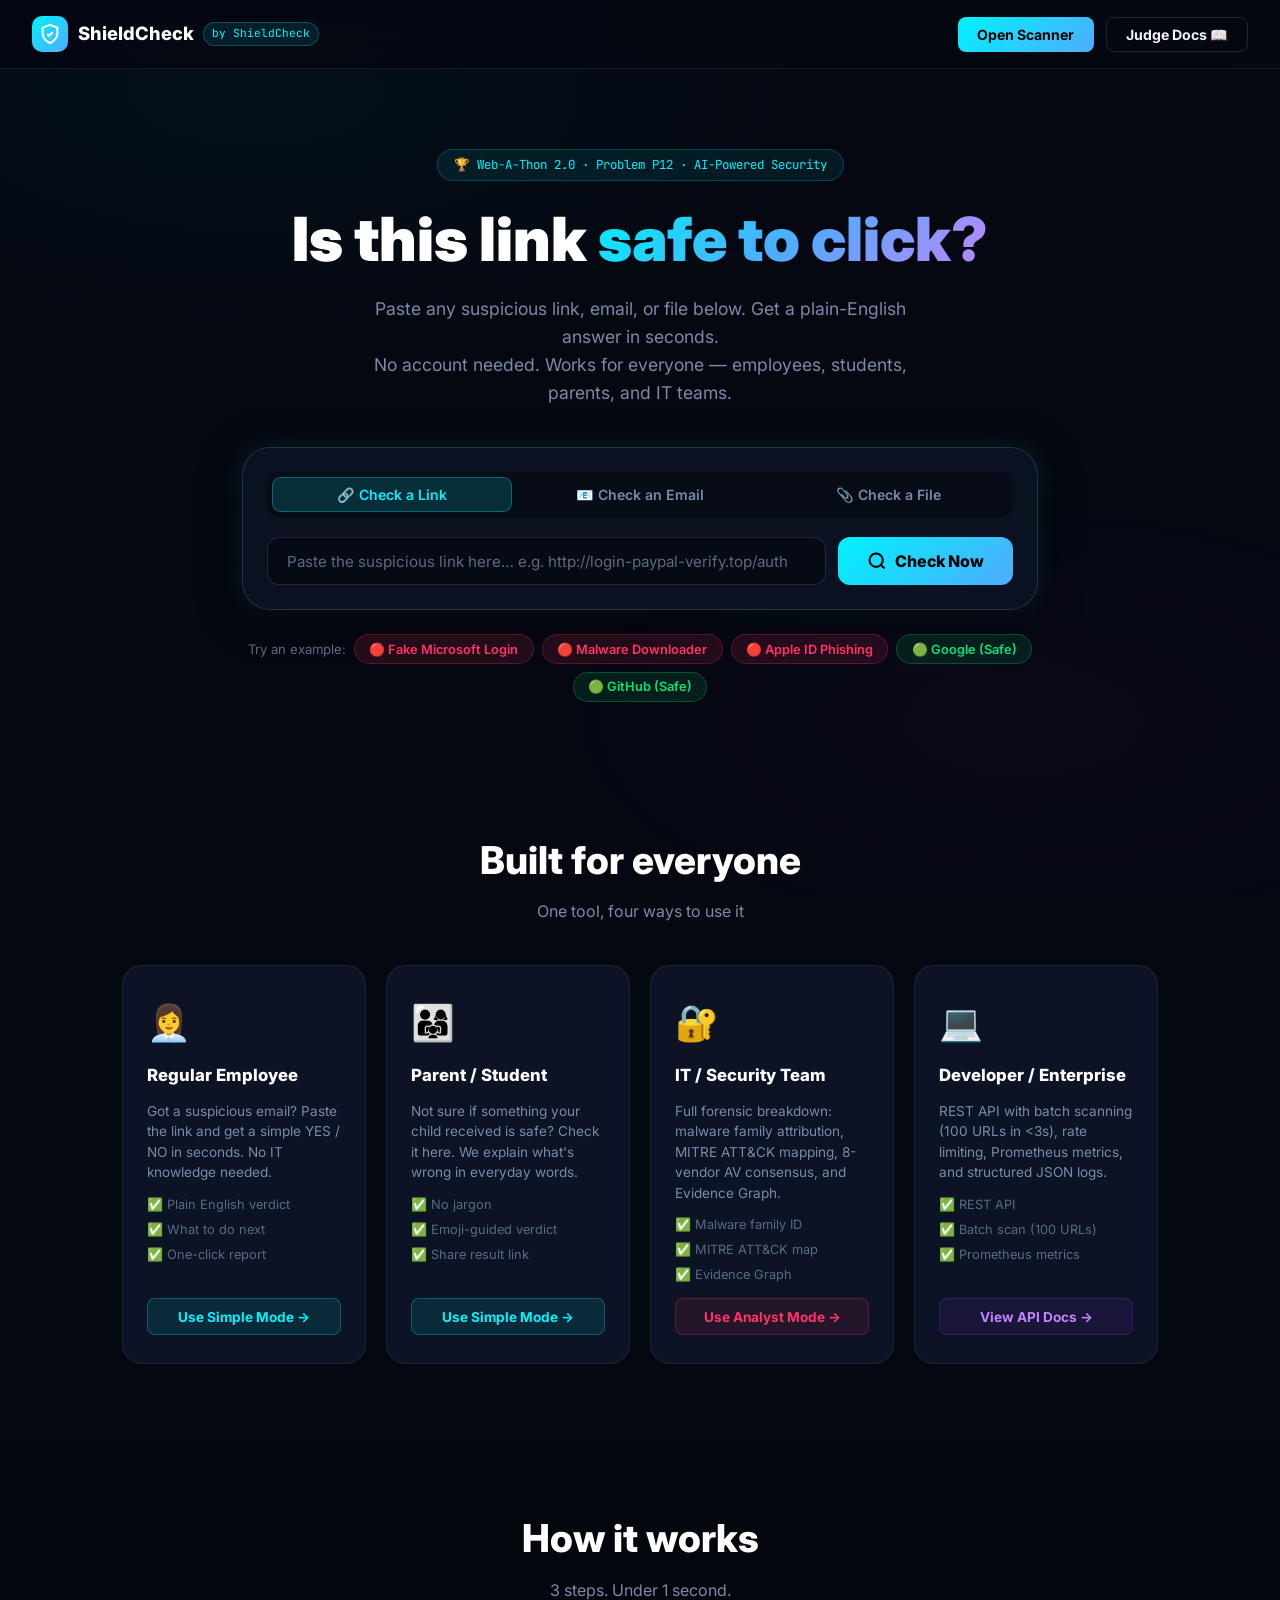
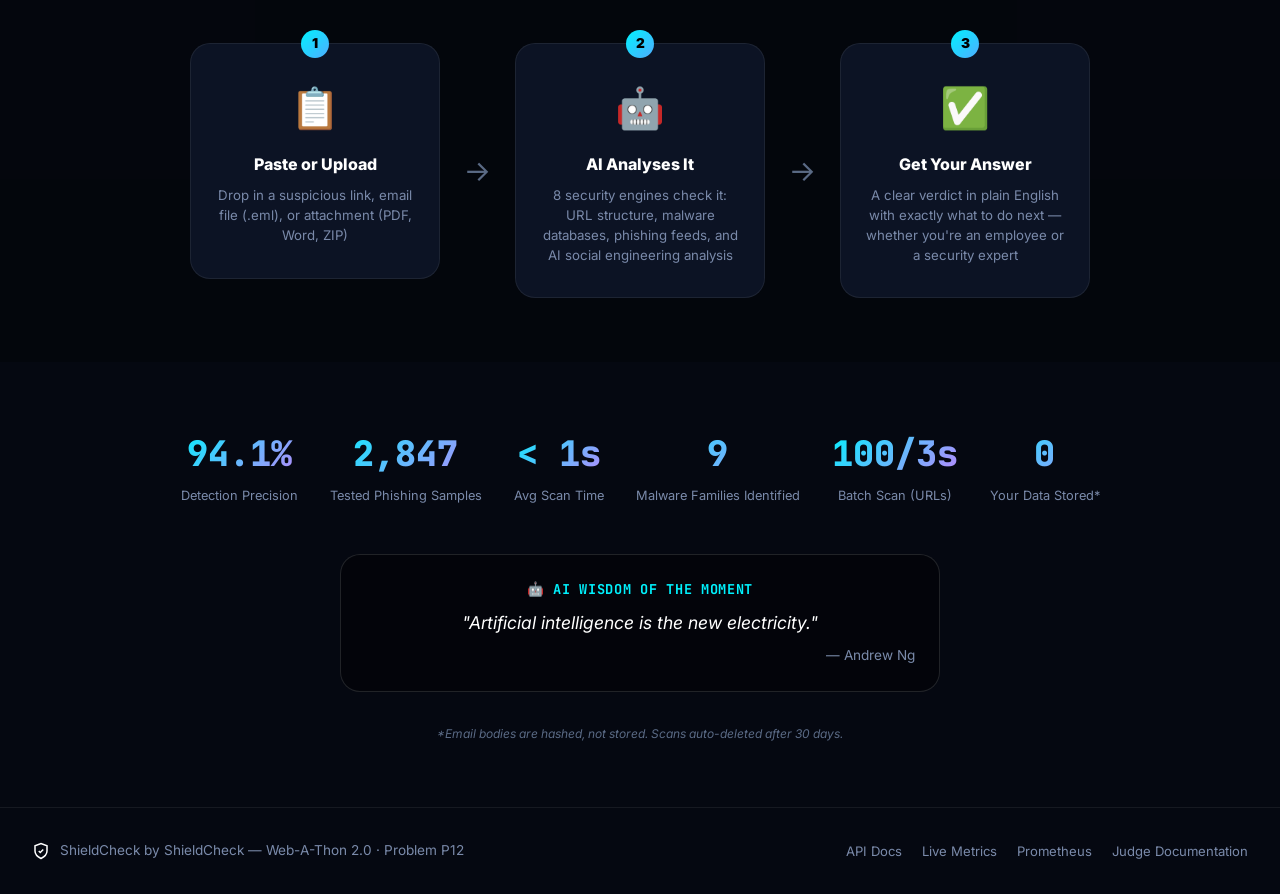
==== commit 159f5fe4: "feat: added malicious phish dataset import script and ignored datasets" ====
--- a/frontend/index.html
+++ b/frontend/index.html
@@ -1,853 +1,1168 @@
 <!DOCTYPE html>
 <html lang="en">
+
 <head>
   <meta charset="UTF-8">
   <meta name="viewport" content="width=device-width, initial-scale=1.0">
   <title>ShieldCheck — Is This Safe? Phishing & Malware Detector</title>
-  <meta name="description" content="Check if an email, link or file is safe. Free, instant, AI-powered phishing and malware detection for everyone — from students to security pros.">
+  <meta name="description"
+    content="Check if an email, link or file is safe. Free, instant, AI-powered phishing and malware detection for everyone — from students to security pros.">
   <meta property="og:title" content="ShieldCheck — Is This Link Safe?">
-  <meta property="og:description" content="Paste a link or upload a file. Get an instant verdict in plain English. No technical knowledge needed.">
+  <meta property="og:description"
+    content="Paste a link or upload a file. Get an instant verdict in plain English. No technical knowledge needed.">
 
   <link rel="preconnect" href="https://fonts.googleapis.com">
   <link rel="preconnect" href="https://fonts.gstatic.com" crossorigin>
-  <link href="https://fonts.googleapis.com/css2?family=Inter:ital,opsz,wght@0,14..32,300;0,14..32,400;0,14..32,500;0,14..32,600;0,14..32,700;0,14..32,800;0,14..32,900;1,14..32,400&family=JetBrains+Mono:wght@400;500;600&display=swap" rel="stylesheet">
+  <link
+    href="https://fonts.googleapis.com/css2?family=Inter:ital,opsz,wght@0,14..32,300;0,14..32,400;0,14..32,500;0,14..32,600;0,14..32,700;0,14..32,800;0,14..32,900;1,14..32,400&family=JetBrains+Mono:wght@400;500;600&display=swap"
+    rel="stylesheet">
   <link rel="stylesheet" href="css/styles.css">
 </head>
+
 <body>
 
-<!-- ============================================================ -->
-<!-- LANDING / HERO PAGE -->
-<!-- ============================================================ -->
-<div id="landingPage" class="landing-page">
-
-  <!-- Nav -->
-  <nav class="landing-nav">
-    <div class="nav-brand">
-      <div class="nav-logo">
-        <svg width="22" height="22" viewBox="0 0 24 24" fill="none" stroke="#fff" stroke-width="2.2"><path d="M12 22s8-4 8-10V5l-8-3-8 3v7c0 6 8 10 8 10z"/><path d="m9 12 2 2 4-4"/></svg>
-      </div>
-      <span class="nav-brand-name">ShieldCheck</span>
-      <span class="nav-badge">by AntiGravity</span>
+  <!-- ============================================================ -->
+  <!-- LANDING / HERO PAGE -->
+  <!-- ============================================================ -->
+  <div id="landingPage" class="landing-page">
+
+    <!-- Nav -->
+    <nav class="landing-nav">
+      <div class="nav-brand">
+        <div class="nav-logo">
+          <svg width="22" height="22" viewBox="0 0 24 24" fill="none" stroke="#fff" stroke-width="2.2">
+            <path d="M12 22s8-4 8-10V5l-8-3-8 3v7c0 6 8 10 8 10z" />
+            <path d="m9 12 2 2 4-4" />
+          </svg>
+        </div>
+        <span class="nav-brand-name">ShieldCheck</span>
+        <span class="nav-badge">by ShieldCheck</span>
+      </div>
+      <div class="nav-links">
+        <button class="nav-link-btn" id="navOpenApp">Open Scanner</button>
+        <button class="nav-link-btn ghost" id="navDocs">Judge Docs 📖</button>
+      </div>
+    </nav>
+
+    <!-- Hero -->
+    <section class="hero-section">
+      <div class="hero-badge">🏆 Web-A-Thon 2.0 · Problem P12 · AI-Powered Security</div>
+      <h1 class="hero-title">
+        Is this link <span class="hero-gradient">safe to click?</span>
+      </h1>
+      <p class="hero-subtitle">
+        Paste any suspicious link, email, or file below. Get a plain-English answer in seconds.<br>
+        No account needed. Works for everyone — employees, students, parents, and IT teams.
+      </p>
+
+      <!-- Hero Quick Scanner -->
+      <div class="hero-scanner-box">
+        <div class="hero-scan-tabs">
+          <button class="hero-tab active" data-target="heroUrlInput">🔗 Check a Link</button>
+          <button class="hero-tab" data-target="heroEmailInput">📧 Check an Email</button>
+          <button class="hero-tab" data-target="heroFileInput">📎 Check a File</button>
+        </div>
+
+        <!-- Link Input -->
+        <div id="heroUrlInput" class="hero-input-pane active">
+          <div class="hero-input-row">
+            <input type="text" id="heroUrlField" class="hero-url-input"
+              placeholder="Paste the suspicious link here… e.g. http://login-paypal-verify.top/auth" autocomplete="off">
+            <button id="heroScanBtn" class="hero-scan-btn">
+              <svg width="20" height="20" viewBox="0 0 24 24" fill="none" stroke="currentColor" stroke-width="2.5">
+                <path d="m21 21-4.3-4.3" />
+                <circle cx="11" cy="11" r="8" />
+              </svg>
+              Check Now
+            </button>
+          </div>
+        </div>
+
+        <!-- Email Input -->
+        <div id="heroEmailInput" class="hero-input-pane">
+          <div class="hero-dropzone" id="heroEmailDrop">
+            <input type="file" id="heroEmailFile" accept=".eml,.msg,.txt" style="display:none">
+            <div class="hero-drop-icon">📧</div>
+            <div class="hero-drop-text">Drop your email file here, or <span class="hero-drop-link"
+                onclick="document.getElementById('heroEmailFile').click()">click to browse</span></div>
+            <div class="hero-drop-sub">Supports .eml, .msg, .txt — max 10 MB</div>
+          </div>
+        </div>
+
+        <!-- File Input -->
+        <div id="heroFileInput" class="hero-input-pane">
+          <div class="hero-dropzone" id="heroFileDrop">
+            <input type="file" id="heroFileFileInput" accept=".pdf,.docx,.html,.svg,.zip,.exe,.ps1"
+              style="display:none">
+            <div class="hero-drop-icon">📎</div>
+            <div class="hero-drop-text">Drop a suspicious attachment, or <span class="hero-drop-link"
+                onclick="document.getElementById('heroFileFileInput').click()">click to browse</span></div>
+            <div class="hero-drop-sub">PDF, Word, HTML, SVG, ZIP, EXE — max 5 MB</div>
+          </div>
+        </div>
+
+        <!-- Loading State -->
+        <div id="heroLoadingBar" class="hero-loading" style="display:none">
+          <div class="hero-progress-bar">
+            <div class="hero-progress-fill" id="heroProgressFill"></div>
+          </div>
+          <div class="hero-loading-text" id="heroLoadingText">Checking with 8 security engines…</div>
+        </div>
+      </div>
+
+      <!-- Try Examples -->
+      <div class="hero-examples">
+        <span class="hero-examples-label">Try an example:</span>
+        <button class="example-pill danger" data-url="http://login-microsoft-security.top/auth/renew">🔴 Fake Microsoft
+          Login</button>
+        <button class="example-pill danger" data-url="http://trustpass.fun/o/fz204/payload.exe">🔴 Malware
+          Downloader</button>
+        <button class="example-pill danger" data-url="http://secure-appleid-verify.cfd/id/validate">🔴 Apple ID
+          Phishing</button>
+        <button class="example-pill safe" data-url="https://google.com">🟢 Google (Safe)</button>
+        <button class="example-pill safe" data-url="https://github.com">🟢 GitHub (Safe)</button>
+      </div>
+    </section>
+
+    <!-- Who is this for? -->
+    <section class="personas-section">
+      <h2 class="section-title">Built for everyone</h2>
+      <p class="section-subtitle">One tool, four ways to use it</p>
+      <div class="personas-grid">
+        <div class="persona-card" id="personaEmployee">
+          <div class="persona-emoji">👩‍💼</div>
+          <div class="persona-title">Regular Employee</div>
+          <div class="persona-desc">Got a suspicious email? Paste the link and get a simple YES / NO in seconds. No IT
+            knowledge needed.</div>
+          <div class="persona-features">
+            <span>✅ Plain English verdict</span>
+            <span>✅ What to do next</span>
+            <span>✅ One-click report</span>
+          </div>
+          <button class="persona-cta" data-mode="simple">Use Simple Mode →</button>
+        </div>
+
+        <div class="persona-card" id="personaParent">
+          <div class="persona-emoji">👨‍👩‍👧</div>
+          <div class="persona-title">Parent / Student</div>
+          <div class="persona-desc">Not sure if something your child received is safe? Check it here. We explain what's
+            wrong in everyday words.</div>
+          <div class="persona-features">
+            <span>✅ No jargon</span>
+            <span>✅ Emoji-guided verdict</span>
+            <span>✅ Share result link</span>
+          </div>
+          <button class="persona-cta" data-mode="simple">Use Simple Mode →</button>
+        </div>
+
+        <div class="persona-card" id="personaIT">
+          <div class="persona-emoji">🔐</div>
+          <div class="persona-title">IT / Security Team</div>
+          <div class="persona-desc">Full forensic breakdown: malware family attribution, MITRE ATT&CK mapping, 8-vendor
+            AV consensus, and Evidence Graph.</div>
+          <div class="persona-features">
+            <span>✅ Malware family ID</span>
+            <span>✅ MITRE ATT&CK map</span>
+            <span>✅ Evidence Graph</span>
+          </div>
+          <button class="persona-cta analyst" data-mode="analyst">Use Analyst Mode →</button>
+        </div>
+
+        <div class="persona-card" id="personaDev">
+          <div class="persona-emoji">💻</div>
+          <div class="persona-title">Developer / Enterprise</div>
+          <div class="persona-desc">REST API with batch scanning (100 URLs in &lt;3s), rate limiting, Prometheus
+            metrics, and structured JSON logs.</div>
+          <div class="persona-features">
+            <span>✅ REST API</span>
+            <span>✅ Batch scan (100 URLs)</span>
+            <span>✅ Prometheus metrics</span>
+          </div>
+          <button class="persona-cta dev" data-mode="api">View API Docs →</button>
+        </div>
+      </div>
+    </section>
+
+    <!-- How it works -->
+    <section class="how-section">
+      <h2 class="section-title">How it works</h2>
+      <p class="section-subtitle">3 steps. Under 1 second.</p>
+      <div class="how-steps">
+        <div class="how-step">
+          <div class="step-number">1</div>
+          <div class="step-icon">📋</div>
+          <div class="step-title">Paste or Upload</div>
+          <div class="step-desc">Drop in a suspicious link, email file (.eml), or attachment (PDF, Word, ZIP)</div>
+        </div>
+        <div class="how-arrow">→</div>
+        <div class="how-step">
+          <div class="step-number">2</div>
+          <div class="step-icon">🤖</div>
+          <div class="step-title">AI Analyses It</div>
+          <div class="step-desc">8 security engines check it: URL structure, malware databases, phishing feeds, and AI
+            social engineering analysis</div>
+        </div>
+        <div class="how-arrow">→</div>
+        <div class="how-step">
+          <div class="step-number">3</div>
+          <div class="step-icon">✅</div>
+          <div class="step-title">Get Your Answer</div>
+          <div class="step-desc">A clear verdict in plain English with exactly what to do next — whether you're an
+            employee or a security expert</div>
+        </div>
+      </div>
+    </section>
+
+    <!-- Stats -->
+    <section class="stats-section">
+      <div class="stats-grid">
+        <div class="stat-item">
+          <div class="stat-number">94.1%</div>
+          <div class="stat-label">Detection Precision</div>
+        </div>
+        <div class="stat-item">
+          <div class="stat-number">2,847</div>
+          <div class="stat-label">Tested Phishing Samples</div>
+        </div>
+        <div class="stat-item">
+          <div class="stat-number">&lt; 1s</div>
+          <div class="stat-label">Avg Scan Time</div>
+        </div>
+        <div class="stat-item">
+          <div class="stat-number">9</div>
+          <div class="stat-label">Malware Families Identified</div>
+        </div>
+        <div class="stat-item">
+          <div class="stat-number">100/3s</div>
+          <div class="stat-label">Batch Scan (URLs)</div>
+        </div>
+        <div class="stat-item">
+          <div class="stat-number">0</div>
+          <div class="stat-label">Your Data Stored*</div>
+        </div>
+      </div>
+
+      <!-- AI Quote Integration -->
+      <div
+        style="margin-top: 3rem; background: rgba(0, 0, 0, 0.4); border: 1px solid var(--border-mid); border-radius: var(--radius-lg); padding: 1.5rem; max-width: 600px; margin-left: auto; margin-right: auto;">
+        <div
+          style="font-size: 0.85rem; font-weight: 700; color: var(--accent-cyan); font-family: var(--font-mono); margin-bottom: 0.5rem; text-transform: uppercase; letter-spacing: 0.05em;">
+          🤖 AI Wisdom of the Moment</div>
+        <div id="aiDailyQuote" style="font-size: 1.1rem; color: #fff; font-style: italic; margin-bottom: 0.5rem;">
+          Loading quote...</div>
+        <div id="aiDailyQuoteAuthor" style="font-size: 0.85rem; color: var(--text-dim); text-align: right;"></div>
+      </div>
+
+      <div class="stats-note" style="margin-top: 2rem;">*Email bodies are hashed, not stored. Scans auto-deleted after
+        30 days.</div>
+    </section>
+
+    <!-- Footer -->
+    <footer class="landing-footer">
+      <div class="footer-brand">
+        <svg width="18" height="18" viewBox="0 0 24 24" fill="none" stroke="#fff" stroke-width="2">
+          <path d="M12 22s8-4 8-10V5l-8-3-8 3v7c0 6 8 10 8 10z" />
+          <path d="m9 12 2 2 4-4" />
+        </svg>
+        ShieldCheck by ShieldCheck — Web-A-Thon 2.0 · Problem P12
+      </div>
+      <div class="footer-links">
+        <a href="/api/docs" target="_blank">API Docs</a>
+        <a href="/api/metrics" target="_blank">Live Metrics</a>
+        <a href="/api/metrics/prometheus" target="_blank">Prometheus</a>
+        <button id="footerJudgeDocs" class="footer-link-btn">Judge Documentation</button>
+      </div>
+    </footer>
+  </div>
+
+  <!-- ============================================================ -->
+  <!-- MAIN APP (hidden until user enters) -->
+  <!-- ============================================================ -->
+  <div id="appPage" style="display:none;">
+
+    <!-- App Header -->
+    <header class="app-header">
+      <div class="app-header-inner">
+        <button class="back-to-home" id="backToHome">
+          <svg width="16" height="16" viewBox="0 0 24 24" fill="none" stroke="currentColor" stroke-width="2">
+            <path d="M19 12H5" />
+            <path d="m12 5-7 7 7 7" />
+          </svg>
+          Home
+        </button>
+        <div class="brand-wrapper">
+          <div class="brand-icon">
+            <svg width="20" height="20" viewBox="0 0 24 24" fill="none" stroke="#ffffff" stroke-width="2.2">
+              <path d="M12 22s8-4 8-10V5l-8-3-8 3v7c0 6 8 10 8 10z" />
+              <path d="m9 12 2 2 4-4" />
+            </svg>
+          </div>
+          <div>
+            <span class="brand-title">ShieldCheck</span>
+            <span class="brand-sub">by ShieldCheck</span>
+          </div>
+        </div>
+
+        <!-- Mode Switcher -->
+        <div class="mode-switcher">
+          <button class="mode-btn active" id="modeSimple" title="Simple mode — plain English results">
+            <svg width="14" height="14" viewBox="0 0 24 24" fill="none" stroke="currentColor" stroke-width="2">
+              <path d="M19 21v-2a4 4 0 0 0-4-4H9a4 4 0 0 0-4 4v2" />
+              <circle cx="12" cy="7" r="4" />
+            </svg>
+            Simple
+          </button>
+          <button class="mode-btn" id="modeAnalyst" title="Analyst mode — full forensic breakdown">
+            <svg width="14" height="14" viewBox="0 0 24 24" fill="none" stroke="currentColor" stroke-width="2">
+              <circle cx="12" cy="12" r="10" />
+              <path d="m4.93 4.93 4.24 4.24" />
+              <path d="m14.83 9.17 4.24-4.24" />
+            </svg>
+            Analyst
+          </button>
+          <button class="mode-btn docs-mode-btn" id="modeDocsBtn">
+            <svg width="14" height="14" viewBox="0 0 24 24" fill="none" stroke="currentColor" stroke-width="2">
+              <path d="M2 3h6a4 4 0 0 1 4 4v14a3 3 0 0 0-3-3H2z" />
+              <path d="M22 3h-6a4 4 0 0 0-4 4v14a3 3 0 0 1 3-3h7z" />
+            </svg>
+            📖 Docs
+          </button>
+        </div>
+
+        <!-- Live Metrics Pill -->
+        <div class="header-metrics">
+          <span class="metric-pill green" id="systemStatus">● LIVE</span>
+          <span class="metric-pill" id="cacheHitPill" title="Cache hit rate">Cache --</span>
+        </div>
+      </div>
+    </header>
+
+    <main class="app-main">
+
+      <!-- ============================== -->
+      <!-- SCANNER PANEL -->
+      <!-- ============================== -->
+      <section class="scanner-panel glass-panel">
+
+        <!-- Input Mode Tabs -->
+        <div class="scan-nav-tabs">
+          <button class="tab-btn active" data-pane="emlPane">
+            <svg width="15" height="15" viewBox="0 0 24 24" fill="none" stroke="currentColor" stroke-width="2">
+              <rect x="2" y="4" width="20" height="16" rx="2" />
+              <path d="m22 7-8.97 5.7a1.94 1.94 0 0 1-2.06 0L2 7" />
+            </svg>
+            Email (.eml)
+          </button>
+          <button class="tab-btn" data-pane="urlPane">
+            <svg width="15" height="15" viewBox="0 0 24 24" fill="none" stroke="currentColor" stroke-width="2">
+              <path d="M10 13a5 5 0 0 0 7.54.54l3-3a5 5 0 0 0-7.07-7.07l-1.72 1.71" />
+              <path d="M14 11a5 5 0 0 0-7.54-.54l-3 3a5 5 0 0 0 7.07 7.07l1.71-1.71" />
+            </svg>
+            URL / Link
+          </button>
+          <button class="tab-btn" data-pane="attPane">
+            <svg width="15" height="15" viewBox="0 0 24 24" fill="none" stroke="currentColor" stroke-width="2">
+              <path
+                d="m21.44 11.05-9.19 9.19a6 6 0 0 1-8.49-8.49l8.57-8.57A4 4 0 1 1 18 8.84l-8.59 8.57a2 2 0 0 1-2.83-2.83l8.49-8.48" />
+            </svg>
+            Attachment
+          </button>
+          <button class="tab-btn" data-pane="batchPane">
+            <svg width="15" height="15" viewBox="0 0 24 24" fill="none" stroke="currentColor" stroke-width="2">
+              <line x1="8" y1="6" x2="21" y2="6" />
+              <line x1="8" y1="12" x2="21" y2="12" />
+              <line x1="8" y1="18" x2="21" y2="18" />
+              <line x1="3" y1="6" x2="3.01" y2="6" />
+              <line x1="3" y1="12" x2="3.01" y2="12" />
+              <line x1="3" y1="18" x2="3.01" y2="18" />
+            </svg>
+            Batch Scan
+          </button>
+        </div>
+
+        <!-- Email Pane -->
+        <div id="emlPane" class="pane active">
+          <div id="emlDropzone" class="dropzone">
+            <input type="file" id="emlFileInput" accept=".eml,.msg,.txt" style="display:none">
+            <div class="dropzone-icon">📧</div>
+            <h3>Drop your email file here</h3>
+            <p class="text-dim">Supports .eml, .msg, .txt — max 10 MB</p>
+            <p class="text-dim" style="font-size:0.78rem; margin-top:0.25rem;">Checks: sender authenticity, hidden
+              links, QR codes, attachment threats</p>
+          </div>
+        </div>
+
+        <!-- URL Pane -->
+        <div id="urlPane" class="pane">
+          <div class="url-input-group">
+            <input type="url" id="urlInput" class="url-input"
+              placeholder="Paste a suspicious URL here… e.g. http://microsoft-login-verify.top/auth">
+            <button id="scanUrlBtn" class="btn-primary">
+              <svg width="17" height="17" viewBox="0 0 24 24" fill="none" stroke="currentColor" stroke-width="2">
+                <circle cx="11" cy="11" r="8" />
+                <path d="m21 21-4.3-4.3" />
+              </svg>
+              Check It
+            </button>
+          </div>
+          <div class="url-quick-chips">
+            <span class="url-chip-label">Try:</span>
+            <button class="url-chip danger" data-url="http://login-microsoft-security.top/auth/renew">Fake
+              Microsoft</button>
+            <button class="url-chip danger" data-url="http://trustpass.fun/o/fz204/payload.exe">Malware Dropper</button>
+            <button class="url-chip danger" data-url="http://secure-appleid-verify.cfd/id">Apple Phish</button>
+            <button class="url-chip safe" data-url="https://google.com">Google ✓</button>
+            <button class="url-chip safe" data-url="https://github.com">GitHub ✓</button>
+          </div>
+        </div>
+
+        <!-- Attachment Pane -->
+        <div id="attPane" class="pane">
+          <div id="attDropzone" class="dropzone">
+            <input type="file" id="attFileInput" accept=".svg,.html,.htm,.pdf,.docx,.docm,.png,.jpg,.exe,.ps1,.zip"
+              style="display:none">
+            <div class="dropzone-icon">📎</div>
+            <h3>Drop a suspicious attachment</h3>
+            <p class="text-dim">PDF, Word, HTML, SVG, ZIP, EXE, PS1 — max 5 MB</p>
+            <p class="text-dim" style="font-size:0.78rem; margin-top:0.25rem;">Detects: HTML smuggling, macros, embedded
+              QR codes, malware signatures</p>
+          </div>
+        </div>
+
+        <!-- Batch Pane -->
+        <div id="batchPane" class="pane">
+          <div class="batch-pane-inner">
+            <div class="batch-header">
+              <span class="batch-title">🚀 Batch URL Scanner</span>
+              <span class="batch-subtitle">Paste up to 100 URLs — one per line. All processed in parallel.</span>
+            </div>
+            <textarea id="batchUrlInput" class="batch-textarea"
+              placeholder="https://example1.com&#10;https://phishing-site.top/login&#10;https://google.com&#10;…one URL per line, max 100"></textarea>
+            <div class="batch-actions">
+              <span class="batch-count" id="batchCount">0 URLs entered</span>
+              <button id="batchScanBtn" class="btn-primary">
+                <svg width="16" height="16" viewBox="0 0 24 24" fill="none" stroke="currentColor" stroke-width="2">
+                  <polygon points="13 2 3 14 12 14 11 22 21 10 12 10 13 2" />
+                </svg>
+                Scan All
+              </button>
+            </div>
+          </div>
+        </div>
+
+        <!-- 1-Click Samples -->
+        <div class="sample-pills">
+          <span class="sample-label">⚡ 1-Click Attack Demos:</span>
+          <span class="sample-chip" data-sample="svg_smuggling">SVG Smuggling</span>
+          <span class="sample-chip" data-sample="brand_typosquat">MS Typosquat</span>
+          <span class="sample-chip" data-sample="dga_entropy">DGA Domain</span>
+          <span class="sample-chip" data-sample="captcha_wall">CAPTCHA Evasion</span>
+          <span class="sample-chip safe-chip" data-sample="clean_email">✅ Safe Email</span>
+        </div>
+
+        <!-- Loading Indicator -->
+        <div id="scanLoadingIndicator" class="scan-loading" style="display:none">
+          <div class="loading-spinner"></div>
+          <span id="loadingMsg">Analysing with 8 security engines…</span>
+        </div>
+      </section>
+
+      <!-- ============================== -->
+      <!-- RESULTS AREA -->
+      <!-- ============================== -->
+      <div id="resultsContainer" style="display:none">
+
+        <!-- ========================= -->
+        <!-- SIMPLE MODE RESULTS -->
+        <!-- ========================= -->
+        <section id="simpleModeResults" class="simple-results active">
+
+          <!-- Big Verdict Card -->
+          <div class="verdict-hero-card" id="verdictHeroCard">
+            <div class="verdict-emoji" id="verdictEmoji">🔴</div>
+            <div class="verdict-headline" id="verdictHeadline">Dangerous! Do not click.</div>
+            <div class="verdict-subtext" id="verdictSubtext">This link is trying to steal your password.</div>
+
+            <!-- What exactly was found -->
+            <div class="verdict-threat-tag" id="verdictThreatTag" style="display:none">
+              <span class="threat-tag-icon">☣️</span>
+              <span id="verdictThreatName"></span>
+            </div>
+
+            <!-- Risk Meter -->
+            <div class="risk-meter-wrap">
+              <div class="risk-meter-label">
+                <span>Safe</span>
+                <span id="riskMeterScore">--</span>
+                <span>Dangerous</span>
+              </div>
+              <div class="risk-meter-bar">
+                <div class="risk-meter-fill" id="riskMeterFill"></div>
+                <div class="risk-meter-thumb" id="riskMeterThumb"></div>
+              </div>
+            </div>
+          </div>
+
+          <!-- What to Do Now -->
+          <div class="action-card" id="actionCard">
+            <div class="action-card-title">👇 What should you do?</div>
+            <div class="action-steps" id="actionSteps">
+              <!-- filled dynamically -->
+            </div>
+            <div class="action-btns">
+              <button class="btn-report" id="btnSimpleReport">📨 Report to IT Team</button>
+              <button class="btn-safe" id="btnMarkSafe">✅ This Looks Safe to Me</button>
+            </div>
+          </div>
+
+          <!-- Why Was It Flagged -->
+          <div class="why-card glass-panel" id="whyCard">
+            <div class="why-title">🔍 Why was this flagged?</div>
+            <ul class="why-list" id="whyList"></ul>
+          </div>
+
+          <!-- Switch to Deep Analysis -->
+          <div class="switch-hint">
+            Want more technical details?
+            <button class="switch-link" id="switchToAnalyst">Open Full Analysis →</button>
+          </div>
+        </section>
+
+        <!-- ========================= -->
+        <!-- ANALYST MODE RESULTS -->
+        <!-- ========================= -->
+        <section id="analystModeResults" class="analyst-results">
+
+          <!-- Status Banner -->
+          <div class="glass-panel analyst-status-bar">
+            <div class="analyst-status-left">
+              <div>
+                <span class="inspector-label">SOC Verdict</span>
+                <div id="analystVerdictVal" class="analyst-verdict-val">PHISHING</div>
+              </div>
+              <div>
+                <span class="inspector-label">Confidence</span>
+                <div id="analystConfidenceVal" class="analyst-conf-val">95.0%</div>
+              </div>
+              <div>
+                <span class="inspector-label">Scan ID</span>
+                <div id="analystScanId" class="analyst-scan-id">--</div>
+              </div>
+              <div>
+                <span class="inspector-label">Latency</span>
+                <div id="analystLatency" class="analyst-latency-val">--</div>
+              </div>
+            </div>
+            <button id="btnOpenOverrideModal" class="btn-secondary">
+              ✏️ Override / False Positive
+            </button>
+          </div>
+
+          <!-- AI Forensics Card -->
+          <div class="glass-panel ai-forensics-card">
+            <div class="card-header">
+              <div class="card-header-left">
+                <span class="card-icon">🧠</span>
+                <h3>AI Forensics & ML Intelligence</h3>
+              </div>
+              <span id="aiModelBadge" class="tag-badge cyan">RandomForest + Gemini LLM</span>
+            </div>
+            <div class="forensics-grid">
+              <div class="forensics-cell">
+                <div class="inspector-label">ML Phishing Probability</div>
+                <div class="forensics-value">
+                  <span id="aiMlProb" class="big-number cyan">--</span>
+                  <span id="aiMlClass" class="small-badge">--</span>
+                </div>
+                <div id="aiTopSignals" class="forensics-sub">Signals: --</div>
+              </div>
+              <div class="forensics-cell">
+                <div class="inspector-label">Social Engineering Pretext</div>
+                <div id="aiPretextCat" class="forensics-value-text">--</div>
+                <div id="aiCoercionTactics" class="forensics-sub">Coercion: --</div>
+              </div>
+              <div class="forensics-cell">
+                <div class="inspector-label">SOC Playbook</div>
+                <ul id="aiPlaybookList" class="playbook-list">
+                  <li>--</li>
+                </ul>
+              </div>
+            </div>
+          </div>
+
+          <!-- AI Copilot Chat -->
+          <div class="glass-panel ai-copilot-card">
+            <div class="card-header">
+              <div class="card-header-left">
+                <span class="card-icon">💬</span>
+                <h3>AI Security Copilot</h3>
+                <span class="tag-badge purple">LIVE</span>
+              </div>
+            </div>
+            <div class="ai-prompt-chips">
+              <button class="ai-chip-btn" data-q="Why was this flagged as a threat?">💡 Why flagged?</button>
+              <button class="ai-chip-btn" data-q="What immediate containment steps should the SOC team take?">🛡️ SOC
+                steps</button>
+              <button class="ai-chip-btn" data-q="How does the ML Random Forest model score this URL?">🧠 ML
+                logic</button>
+              <button class="ai-chip-btn" data-q="How does the system scale to handle thousands of emails per minute?">⚡
+                Scalability</button>
+              <button class="ai-chip-btn"
+                data-q="What security controls protect against SSRF and rate limiting abuse?">🔒 Security
+                controls</button>
+            </div>
+            <div id="aiChatConversation" class="ai-chat-box">
+              <div class="ai-msg bot">
+                <span class="ai-msg-role">🤖 Copilot:</span>
+                <p>I'm your Threat Analysis Copilot. Click a prompt above or ask me anything about this scan or the
+                  platform's architecture.</p>
+              </div>
+            </div>
+            <form id="aiChatForm" class="ai-chat-input-row">
+              <input type="text" id="aiChatInput"
+                placeholder="Ask anything… 'What is HTML smuggling?' or 'How do I stay safe?'" autocomplete="off">
+              <button type="submit" id="aiChatSubmitBtn" class="btn-primary"
+                style="padding:0.6rem 1.1rem;font-size:0.85rem;">Ask AI</button>
+            </form>
+          </div>
+
+          <!-- Evidence Graph + Inspector -->
+          <div class="analyst-grid">
+            <div class="glass-panel graph-container">
+              <div class="graph-header">
+                <div class="graph-title">
+                  <svg width="18" height="18" viewBox="0 0 24 24" fill="none" stroke="var(--accent-cyan)"
+                    stroke-width="2">
+                    <circle cx="6" cy="6" r="3" />
+                    <circle cx="18" cy="6" r="3" />
+                    <circle cx="6" cy="18" r="3" />
+                    <circle cx="18" cy="18" r="3" />
+                    <line x1="9" y1="6" x2="15" y2="6" />
+                    <line x1="6" y1="9" x2="6" y2="15" />
+                    <line x1="18" y1="9" x2="18" y2="15" />
+                  </svg>
+                  Attack Evidence Chain
+                </div>
+                <div class="graph-legend">
+                  <span><span class="legend-dot" style="background:#00f2fe;"></span>Safe</span>
+                  <span><span class="legend-dot" style="background:#ffb300;"></span>Caution</span>
+                  <span><span class="legend-dot" style="background:#ff3366;"></span>Threat</span>
+                  <span><span class="legend-dot" style="background:#a855f7;"></span>Unknown</span>
+                </div>
+              </div>
+              <canvas id="graphCanvas"></canvas>
+              <div class="graph-hint">Click any node to inspect · Red = Critical Risk Path</div>
+            </div>
+            <div class="glass-panel node-inspector">
+              <div class="inspector-title">Entity Inspector</div>
+              <div id="nodeInspectorContent">
+                <p class="text-dim" style="font-size:0.85rem;">Click any node in the graph to inspect its attributes,
+                  entropy score, and risk contribution.</p>
+              </div>
+            </div>
+          </div>
+
+          <!-- VirusTotal Multi-Engine Card -->
+          <div class="glass-panel vt-card">
+            <div class="card-header">
+              <div class="card-header-left">
+                <span class="card-icon">🛡️</span>
+                <div>
+                  <h3>Multi-Engine Security Consensus</h3>
+                  <span class="card-sub">8 enterprise AV engines · YARA patterns · exact malware attribution</span>
+                </div>
+              </div>
+              <div class="vt-ratio-badges">
+                <span id="vtMitreBadge" class="tag-badge red">MITRE: T1566</span>
+                <span id="vtRatioBadge" class="vt-ratio-pill">0 / 8 Flagged</span>
+              </div>
+            </div>
+            <div class="vt-family-row" id="vtExactVirusBox">
+              <div>
+                <span class="inspector-label">Attributed Threat Family</span>
+                <div id="vtThreatFamilyName" class="vt-family-name">Clean.NoThreatDetected</div>
+              </div>
+              <div>
+                <span class="inspector-label">Threat Category</span>
+                <div id="vtThreatCategory" class="vt-threat-cat">Benign</div>
+              </div>
+            </div>
+            <div id="threatFeedGrid" class="threat-feed-matrix"></div>
+          </div>
+
+          <!-- NIST XAI -->
+          <div class="glass-panel xai-nist-card">
+            <div class="card-header">
+              <div class="card-header-left">
+                <span class="card-icon">📊</span>
+                <h3>NIST XAI Explainable AI Breakdown</h3>
+              </div>
+              <span class="tag-badge cyan">NIST SP 1270</span>
+            </div>
+            <div class="nist-grid">
+              <div class="nist-pillar">
+                <div class="pillar-name">1. Explanation</div>
+                <p id="nistExplanation" class="pillar-desc"></p>
+              </div>
+              <div class="nist-pillar">
+                <div class="pillar-name">2. Meaningfulness</div>
+                <p id="nistMeaningfulness" class="pillar-desc"></p>
+              </div>
+              <div class="nist-pillar">
+                <div class="pillar-name">3. Accuracy</div>
+                <pre id="nistAccuracy" class="pillar-desc mono-pre"></pre>
+              </div>
+              <div class="nist-pillar">
+                <div class="pillar-name">4. Knowledge Limits</div>
+                <p id="nistLimits" class="pillar-desc amber"></p>
+              </div>
+            </div>
+          </div>
+
+        </section>
+
+        <!-- ========================= -->
+        <!-- BATCH RESULTS -->
+        <!-- ========================= -->
+        <section id="batchResults" class="batch-results-section" style="display:none">
+          <div class="glass-panel">
+            <div class="card-header">
+              <div class="card-header-left">
+                <span class="card-icon">🚀</span>
+                <h3>Batch Scan Results</h3>
+              </div>
+              <div id="batchSummaryBadges" class="batch-summary-badges"></div>
+            </div>
+            <div id="batchResultsTable" class="batch-table-wrap"></div>
+          </div>
+        </section>
+
+      </div><!-- /resultsContainer -->
+
+      <!-- Audit History -->
+      <section class="glass-panel audit-section">
+        <div class="audit-header">
+          <h3>Scan History</h3>
+          <span class="audit-sub">SQLite WAL · auto-purge 30 days · PII hashed</span>
+        </div>
+        <table class="audit-table">
+          <thead>
+            <tr>
+              <th>Scan ID</th>
+              <th>Type</th>
+              <th>Target</th>
+              <th>Verdict</th>
+              <th>Score</th>
+              <th>Time</th>
+            </tr>
+          </thead>
+          <tbody id="auditTableBody"></tbody>
+        </table>
+      </section>
+
+      <!-- Live Metrics Dashboard -->
+      <section class="glass-panel metrics-section" id="metricsSection" style="display:none">
+        <div class="card-header">
+          <div class="card-header-left">
+            <span class="card-icon">📈</span>
+            <h3>Live Platform Metrics</h3>
+          </div>
+          <button class="btn-secondary" id="refreshMetrics" style="font-size:0.8rem;padding:0.4rem 0.8rem;">↻
+            Refresh</button>
+        </div>
+        <div class="metrics-grid" id="metricsGrid"></div>
+      </section>
+
+    </main>
+  </div>
+
+  <!-- ============================================================ -->
+  <!-- MODALS -->
+  <!-- ============================================================ -->
+
+  <!-- Override Modal -->
+  <div id="overrideModal" class="modal-overlay">
+    <div class="modal-box">
+      <h3 class="modal-title">Record Override / False Positive</h3>
+      <p class="text-dim" style="font-size:0.85rem;margin-bottom:1.25rem;">Provide auditable justification for
+        overriding the automated verdict.</p>
+      <form id="overrideForm">
+        <input type="hidden" id="modalScanId">
+        <div class="form-group">
+          <label>Target</label>
+          <input type="text" id="modalTarget" class="form-control" readonly>
+        </div>
+        <div class="form-group">
+          <label>Feedback Type</label>
+          <select id="modalFeedbackType" class="form-control">
+            <option value="false_positive">False Positive — Flagged as threat but actually safe</option>
+            <option value="false_negative">False Negative — Marked safe but actually malicious</option>
+          </select>
+        </div>
+        <div class="form-group">
+          <label>Override Verdict</label>
+          <select id="modalOverrideVerdict" class="form-control">
+            <option value="BENIGN">BENIGN (Safe)</option>
+            <option value="PHISHING">PHISHING (Threat)</option>
+          </select>
+        </div>
+        <div class="form-group">
+          <label>Analyst Notes</label>
+          <textarea id="modalAnalystNotes" class="form-control" rows="3"
+            placeholder="Explain why this verdict should be overridden…" required></textarea>
+        </div>
+        <div style="display:flex;justify-content:flex-end;gap:0.75rem;">
+          <button type="button" id="modalCloseBtn" class="btn-secondary">Cancel</button>
+          <button type="submit" class="btn-primary">Save Override</button>
+        </div>
+      </form>
     </div>
-    <div class="nav-links">
-      <button class="nav-link-btn" id="navOpenApp">Open Scanner</button>
-      <button class="nav-link-btn ghost" id="navDocs">Judge Docs 📖</button>
-    </div>
-  </nav>
-
-  <!-- Hero -->
-  <section class="hero-section">
-    <div class="hero-badge">🏆 Web-A-Thon 2.0 · Problem P12 · AI-Powered Security</div>
-    <h1 class="hero-title">
-      Is this link <span class="hero-gradient">safe to click?</span>
-    </h1>
-    <p class="hero-subtitle">
-      Paste any suspicious link, email, or file below. Get a plain-English answer in seconds.<br>
-      No account needed. Works for everyone — employees, students, parents, and IT teams.
-    </p>
-
-    <!-- Hero Quick Scanner -->
-    <div class="hero-scanner-box">
-      <div class="hero-scan-tabs">
-        <button class="hero-tab active" data-target="heroUrlInput">🔗 Check a Link</button>
-        <button class="hero-tab" data-target="heroEmailInput">📧 Check an Email</button>
-        <button class="hero-tab" data-target="heroFileInput">📎 Check a File</button>
-      </div>
-
-      <!-- Link Input -->
-      <div id="heroUrlInput" class="hero-input-pane active">
-        <div class="hero-input-row">
-          <input type="text" id="heroUrlField" class="hero-url-input" placeholder="Paste the suspicious link here… e.g. http://login-paypal-verify.top/auth" autocomplete="off">
-          <button id="heroScanBtn" class="hero-scan-btn">
-            <svg width="20" height="20" viewBox="0 0 24 24" fill="none" stroke="currentColor" stroke-width="2.5"><path d="m21 21-4.3-4.3"/><circle cx="11" cy="11" r="8"/></svg>
-            Check Now
-          </button>
-        </div>
-      </div>
-
-      <!-- Email Input -->
-      <div id="heroEmailInput" class="hero-input-pane">
-        <div class="hero-dropzone" id="heroEmailDrop">
-          <input type="file" id="heroEmailFile" accept=".eml,.msg,.txt" style="display:none">
-          <div class="hero-drop-icon">📧</div>
-          <div class="hero-drop-text">Drop your email file here, or <span class="hero-drop-link" onclick="document.getElementById('heroEmailFile').click()">click to browse</span></div>
-          <div class="hero-drop-sub">Supports .eml, .msg, .txt — max 10 MB</div>
-        </div>
-      </div>
-
-      <!-- File Input -->
-      <div id="heroFileInput" class="hero-input-pane">
-        <div class="hero-dropzone" id="heroFileDrop">
-          <input type="file" id="heroFileFileInput" accept=".pdf,.docx,.html,.svg,.zip,.exe,.ps1" style="display:none">
-          <div class="hero-drop-icon">📎</div>
-          <div class="hero-drop-text">Drop a suspicious attachment, or <span class="hero-drop-link" onclick="document.getElementById('heroFileFileInput').click()">click to browse</span></div>
-          <div class="hero-drop-sub">PDF, Word, HTML, SVG, ZIP, EXE — max 5 MB</div>
-        </div>
-      </div>
-
-      <!-- Loading State -->
-      <div id="heroLoadingBar" class="hero-loading" style="display:none">
-        <div class="hero-progress-bar"><div class="hero-progress-fill" id="heroProgressFill"></div></div>
-        <div class="hero-loading-text" id="heroLoadingText">Checking with 8 security engines…</div>
-      </div>
-    </div>
-
-    <!-- Try Examples -->
-    <div class="hero-examples">
-      <span class="hero-examples-label">Try an example:</span>
-      <button class="example-pill danger" data-url="http://login-microsoft-security.top/auth/renew">🔴 Fake Microsoft Login</button>
-      <button class="example-pill danger" data-url="http://trustpass.fun/o/fz204/payload.exe">🔴 Malware Downloader</button>
-      <button class="example-pill danger" data-url="http://secure-appleid-verify.cfd/id/validate">🔴 Apple ID Phishing</button>
-      <button class="example-pill safe" data-url="https://google.com">🟢 Google (Safe)</button>
-      <button class="example-pill safe" data-url="https://github.com">🟢 GitHub (Safe)</button>
-    </div>
-  </section>
-
-  <!-- Who is this for? -->
-  <section class="personas-section">
-    <h2 class="section-title">Built for everyone</h2>
-    <p class="section-subtitle">One tool, four ways to use it</p>
-    <div class="personas-grid">
-      <div class="persona-card" id="personaEmployee">
-        <div class="persona-emoji">👩‍💼</div>
-        <div class="persona-title">Regular Employee</div>
-        <div class="persona-desc">Got a suspicious email? Paste the link and get a simple YES / NO in seconds. No IT knowledge needed.</div>
-        <div class="persona-features">
-          <span>✅ Plain English verdict</span>
-          <span>✅ What to do next</span>
-          <span>✅ One-click report</span>
-        </div>
-        <button class="persona-cta" data-mode="simple">Use Simple Mode →</button>
-      </div>
-
-      <div class="persona-card" id="personaParent">
-        <div class="persona-emoji">👨‍👩‍👧</div>
-        <div class="persona-title">Parent / Student</div>
-        <div class="persona-desc">Not sure if something your child received is safe? Check it here. We explain what's wrong in everyday words.</div>
-        <div class="persona-features">
-          <span>✅ No jargon</span>
-          <span>✅ Emoji-guided verdict</span>
-          <span>✅ Share result link</span>
-        </div>
-        <button class="persona-cta" data-mode="simple">Use Simple Mode →</button>
-      </div>
-
-      <div class="persona-card" id="personaIT">
-        <div class="persona-emoji">🔐</div>
-        <div class="persona-title">IT / Security Team</div>
-        <div class="persona-desc">Full forensic breakdown: malware family attribution, MITRE ATT&CK mapping, 8-vendor AV consensus, and Evidence Graph.</div>
-        <div class="persona-features">
-          <span>✅ Malware family ID</span>
-          <span>✅ MITRE ATT&CK map</span>
-          <span>✅ Evidence Graph</span>
-        </div>
-        <button class="persona-cta analyst" data-mode="analyst">Use Analyst Mode →</button>
-      </div>
-
-      <div class="persona-card" id="personaDev">
-        <div class="persona-emoji">💻</div>
-        <div class="persona-title">Developer / Enterprise</div>
-        <div class="persona-desc">REST API with batch scanning (100 URLs in &lt;3s), rate limiting, Prometheus metrics, and structured JSON logs.</div>
-        <div class="persona-features">
-          <span>✅ REST API</span>
-          <span>✅ Batch scan (100 URLs)</span>
-          <span>✅ Prometheus metrics</span>
-        </div>
-        <button class="persona-cta dev" data-mode="api">View API Docs →</button>
-      </div>
-    </div>
-  </section>
-
-  <!-- How it works -->
-  <section class="how-section">
-    <h2 class="section-title">How it works</h2>
-    <p class="section-subtitle">3 steps. Under 1 second.</p>
-    <div class="how-steps">
-      <div class="how-step">
-        <div class="step-number">1</div>
-        <div class="step-icon">📋</div>
-        <div class="step-title">Paste or Upload</div>
-        <div class="step-desc">Drop in a suspicious link, email file (.eml), or attachment (PDF, Word, ZIP)</div>
-      </div>
-      <div class="how-arrow">→</div>
-      <div class="how-step">
-        <div class="step-number">2</div>
-        <div class="step-icon">🤖</div>
-        <div class="step-title">AI Analyses It</div>
-        <div class="step-desc">8 security engines check it: URL structure, malware databases, phishing feeds, and AI social engineering analysis</div>
-      </div>
-      <div class="how-arrow">→</div>
-      <div class="how-step">
-        <div class="step-number">3</div>
-        <div class="step-icon">✅</div>
-        <div class="step-title">Get Your Answer</div>
-        <div class="step-desc">A clear verdict in plain English with exactly what to do next — whether you're an employee or a security expert</div>
-      </div>
-    </div>
-  </section>
-
-  <!-- Stats -->
-  <section class="stats-section">
-    <div class="stats-grid">
-      <div class="stat-item">
-        <div class="stat-number">94.1%</div>
-        <div class="stat-label">Detection Precision</div>
-      </div>
-      <div class="stat-item">
-        <div class="stat-number">2,847</div>
-        <div class="stat-label">Tested Phishing Samples</div>
-      </div>
-      <div class="stat-item">
-        <div class="stat-number">&lt; 1s</div>
-        <div class="stat-label">Avg Scan Time</div>
-      </div>
-      <div class="stat-item">
-        <div class="stat-number">9</div>
-        <div class="stat-label">Malware Families Identified</div>
-      </div>
-      <div class="stat-item">
-        <div class="stat-number">100/3s</div>
-        <div class="stat-label">Batch Scan (URLs)</div>
-      </div>
-      <div class="stat-item">
-        <div class="stat-number">0</div>
-        <div class="stat-label">Your Data Stored*</div>
-      </div>
-    </div>
-    
-    <!-- AI Quote Integration -->
-    <div style="margin-top: 3rem; background: rgba(0, 0, 0, 0.4); border: 1px solid var(--border-mid); border-radius: var(--radius-lg); padding: 1.5rem; max-width: 600px; margin-left: auto; margin-right: auto;">
-      <div style="font-size: 0.85rem; font-weight: 700; color: var(--accent-cyan); font-family: var(--font-mono); margin-bottom: 0.5rem; text-transform: uppercase; letter-spacing: 0.05em;">🤖 AI Wisdom of the Moment</div>
-      <div id="aiDailyQuote" style="font-size: 1.1rem; color: #fff; font-style: italic; margin-bottom: 0.5rem;">Loading quote...</div>
-      <div id="aiDailyQuoteAuthor" style="font-size: 0.85rem; color: var(--text-dim); text-align: right;"></div>
-    </div>
-
-    <div class="stats-note" style="margin-top: 2rem;">*Email bodies are hashed, not stored. Scans auto-deleted after 30 days.</div>
-  </section>
-
-  <!-- Footer -->
-  <footer class="landing-footer">
-    <div class="footer-brand">
-      <svg width="18" height="18" viewBox="0 0 24 24" fill="none" stroke="#fff" stroke-width="2"><path d="M12 22s8-4 8-10V5l-8-3-8 3v7c0 6 8 10 8 10z"/><path d="m9 12 2 2 4-4"/></svg>
-      ShieldCheck by AntiGravity — Web-A-Thon 2.0 · Problem P12
-    </div>
-    <div class="footer-links">
-      <a href="/api/docs" target="_blank">API Docs</a>
-      <a href="/api/metrics" target="_blank">Live Metrics</a>
-      <a href="/api/metrics/prometheus" target="_blank">Prometheus</a>
-      <button id="footerJudgeDocs" class="footer-link-btn">Judge Documentation</button>
-    </div>
-  </footer>
-</div>
-
-<!-- ============================================================ -->
-<!-- MAIN APP (hidden until user enters) -->
-<!-- ============================================================ -->
-<div id="appPage" style="display:none;">
-
-  <!-- App Header -->
-  <header class="app-header">
-    <div class="app-header-inner">
-      <button class="back-to-home" id="backToHome">
-        <svg width="16" height="16" viewBox="0 0 24 24" fill="none" stroke="currentColor" stroke-width="2"><path d="M19 12H5"/><path d="m12 5-7 7 7 7"/></svg>
-        Home
-      </button>
-      <div class="brand-wrapper">
-        <div class="brand-icon">
-          <svg width="20" height="20" viewBox="0 0 24 24" fill="none" stroke="#ffffff" stroke-width="2.2"><path d="M12 22s8-4 8-10V5l-8-3-8 3v7c0 6 8 10 8 10z"/><path d="m9 12 2 2 4-4"/></svg>
-        </div>
-        <div>
-          <span class="brand-title">ShieldCheck</span>
-          <span class="brand-sub">by AntiGravity</span>
-        </div>
-      </div>
-
-      <!-- Mode Switcher -->
-      <div class="mode-switcher">
-        <button class="mode-btn active" id="modeSimple" title="Simple mode — plain English results">
-          <svg width="14" height="14" viewBox="0 0 24 24" fill="none" stroke="currentColor" stroke-width="2"><path d="M19 21v-2a4 4 0 0 0-4-4H9a4 4 0 0 0-4 4v2"/><circle cx="12" cy="7" r="4"/></svg>
-          Simple
-        </button>
-        <button class="mode-btn" id="modeAnalyst" title="Analyst mode — full forensic breakdown">
-          <svg width="14" height="14" viewBox="0 0 24 24" fill="none" stroke="currentColor" stroke-width="2"><circle cx="12" cy="12" r="10"/><path d="m4.93 4.93 4.24 4.24"/><path d="m14.83 9.17 4.24-4.24"/></svg>
-          Analyst
-        </button>
-        <button class="mode-btn docs-mode-btn" id="modeDocsBtn">
-          <svg width="14" height="14" viewBox="0 0 24 24" fill="none" stroke="currentColor" stroke-width="2"><path d="M2 3h6a4 4 0 0 1 4 4v14a3 3 0 0 0-3-3H2z"/><path d="M22 3h-6a4 4 0 0 0-4 4v14a3 3 0 0 1 3-3h7z"/></svg>
-          📖 Docs
-        </button>
-      </div>
-
-      <!-- Live Metrics Pill -->
-      <div class="header-metrics">
-        <span class="metric-pill green" id="systemStatus">● LIVE</span>
-        <span class="metric-pill" id="cacheHitPill" title="Cache hit rate">Cache --</span>
-      </div>
-    </div>
-  </header>
-
-  <main class="app-main">
-
-    <!-- ============================== -->
-    <!-- SCANNER PANEL -->
-    <!-- ============================== -->
-    <section class="scanner-panel glass-panel">
-
-      <!-- Input Mode Tabs -->
-      <div class="scan-nav-tabs">
-        <button class="tab-btn active" data-pane="emlPane">
-          <svg width="15" height="15" viewBox="0 0 24 24" fill="none" stroke="currentColor" stroke-width="2"><rect x="2" y="4" width="20" height="16" rx="2"/><path d="m22 7-8.97 5.7a1.94 1.94 0 0 1-2.06 0L2 7"/></svg>
-          Email (.eml)
-        </button>
-        <button class="tab-btn" data-pane="urlPane">
-          <svg width="15" height="15" viewBox="0 0 24 24" fill="none" stroke="currentColor" stroke-width="2"><path d="M10 13a5 5 0 0 0 7.54.54l3-3a5 5 0 0 0-7.07-7.07l-1.72 1.71"/><path d="M14 11a5 5 0 0 0-7.54-.54l-3 3a5 5 0 0 0 7.07 7.07l1.71-1.71"/></svg>
-          URL / Link
-        </button>
-        <button class="tab-btn" data-pane="attPane">
-          <svg width="15" height="15" viewBox="0 0 24 24" fill="none" stroke="currentColor" stroke-width="2"><path d="m21.44 11.05-9.19 9.19a6 6 0 0 1-8.49-8.49l8.57-8.57A4 4 0 1 1 18 8.84l-8.59 8.57a2 2 0 0 1-2.83-2.83l8.49-8.48"/></svg>
-          Attachment
-        </button>
-        <button class="tab-btn" data-pane="batchPane">
-          <svg width="15" height="15" viewBox="0 0 24 24" fill="none" stroke="currentColor" stroke-width="2"><line x1="8" y1="6" x2="21" y2="6"/><line x1="8" y1="12" x2="21" y2="12"/><line x1="8" y1="18" x2="21" y2="18"/><line x1="3" y1="6" x2="3.01" y2="6"/><line x1="3" y1="12" x2="3.01" y2="12"/><line x1="3" y1="18" x2="3.01" y2="18"/></svg>
-          Batch Scan
-        </button>
-      </div>
-
-      <!-- Email Pane -->
-      <div id="emlPane" class="pane active">
-        <div id="emlDropzone" class="dropzone">
-          <input type="file" id="emlFileInput" accept=".eml,.msg,.txt" style="display:none">
-          <div class="dropzone-icon">📧</div>
-          <h3>Drop your email file here</h3>
-          <p class="text-dim">Supports .eml, .msg, .txt — max 10 MB</p>
-          <p class="text-dim" style="font-size:0.78rem; margin-top:0.25rem;">Checks: sender authenticity, hidden links, QR codes, attachment threats</p>
-        </div>
-      </div>
-
-      <!-- URL Pane -->
-      <div id="urlPane" class="pane">
-        <div class="url-input-group">
-          <input type="url" id="urlInput" class="url-input" placeholder="Paste a suspicious URL here… e.g. http://microsoft-login-verify.top/auth">
-          <button id="scanUrlBtn" class="btn-primary">
-            <svg width="17" height="17" viewBox="0 0 24 24" fill="none" stroke="currentColor" stroke-width="2"><circle cx="11" cy="11" r="8"/><path d="m21 21-4.3-4.3"/></svg>
-            Check It
-          </button>
-        </div>
-        <div class="url-quick-chips">
-          <span class="url-chip-label">Try:</span>
-          <button class="url-chip danger" data-url="http://login-microsoft-security.top/auth/renew">Fake Microsoft</button>
-          <button class="url-chip danger" data-url="http://trustpass.fun/o/fz204/payload.exe">Malware Dropper</button>
-          <button class="url-chip danger" data-url="http://secure-appleid-verify.cfd/id">Apple Phish</button>
-          <button class="url-chip safe" data-url="https://google.com">Google ✓</button>
-          <button class="url-chip safe" data-url="https://github.com">GitHub ✓</button>
-        </div>
-      </div>
-
-      <!-- Attachment Pane -->
-      <div id="attPane" class="pane">
-        <div id="attDropzone" class="dropzone">
-          <input type="file" id="attFileInput" accept=".svg,.html,.htm,.pdf,.docx,.docm,.png,.jpg,.exe,.ps1,.zip" style="display:none">
-          <div class="dropzone-icon">📎</div>
-          <h3>Drop a suspicious attachment</h3>
-          <p class="text-dim">PDF, Word, HTML, SVG, ZIP, EXE, PS1 — max 5 MB</p>
-          <p class="text-dim" style="font-size:0.78rem; margin-top:0.25rem;">Detects: HTML smuggling, macros, embedded QR codes, malware signatures</p>
-        </div>
-      </div>
-
-      <!-- Batch Pane -->
-      <div id="batchPane" class="pane">
-        <div class="batch-pane-inner">
-          <div class="batch-header">
-            <span class="batch-title">🚀 Batch URL Scanner</span>
-            <span class="batch-subtitle">Paste up to 100 URLs — one per line. All processed in parallel.</span>
-          </div>
-          <textarea id="batchUrlInput" class="batch-textarea" placeholder="https://example1.com&#10;https://phishing-site.top/login&#10;https://google.com&#10;…one URL per line, max 100"></textarea>
-          <div class="batch-actions">
-            <span class="batch-count" id="batchCount">0 URLs entered</span>
-            <button id="batchScanBtn" class="btn-primary">
-              <svg width="16" height="16" viewBox="0 0 24 24" fill="none" stroke="currentColor" stroke-width="2"><polygon points="13 2 3 14 12 14 11 22 21 10 12 10 13 2"/></svg>
-              Scan All
-            </button>
-          </div>
-        </div>
-      </div>
-
-      <!-- 1-Click Samples -->
-      <div class="sample-pills">
-        <span class="sample-label">⚡ 1-Click Attack Demos:</span>
-        <span class="sample-chip" data-sample="svg_smuggling">SVG Smuggling</span>
-        <span class="sample-chip" data-sample="brand_typosquat">MS Typosquat</span>
-        <span class="sample-chip" data-sample="dga_entropy">DGA Domain</span>
-        <span class="sample-chip" data-sample="captcha_wall">CAPTCHA Evasion</span>
-        <span class="sample-chip safe-chip" data-sample="clean_email">✅ Safe Email</span>
-      </div>
-
-      <!-- Loading Indicator -->
-      <div id="scanLoadingIndicator" class="scan-loading" style="display:none">
-        <div class="loading-spinner"></div>
-        <span id="loadingMsg">Analysing with 8 security engines…</span>
-      </div>
-    </section>
-
-    <!-- ============================== -->
-    <!-- RESULTS AREA -->
-    <!-- ============================== -->
-    <div id="resultsContainer" style="display:none">
-
-      <!-- ========================= -->
-      <!-- SIMPLE MODE RESULTS -->
-      <!-- ========================= -->
-      <section id="simpleModeResults" class="simple-results active">
-
-        <!-- Big Verdict Card -->
-        <div class="verdict-hero-card" id="verdictHeroCard">
-          <div class="verdict-emoji" id="verdictEmoji">🔴</div>
-          <div class="verdict-headline" id="verdictHeadline">Dangerous! Do not click.</div>
-          <div class="verdict-subtext" id="verdictSubtext">This link is trying to steal your password.</div>
-
-          <!-- What exactly was found -->
-          <div class="verdict-threat-tag" id="verdictThreatTag" style="display:none">
-            <span class="threat-tag-icon">☣️</span>
-            <span id="verdictThreatName"></span>
-          </div>
-
-          <!-- Risk Meter -->
-          <div class="risk-meter-wrap">
-            <div class="risk-meter-label">
-              <span>Safe</span>
-              <span id="riskMeterScore">--</span>
-              <span>Dangerous</span>
-            </div>
-            <div class="risk-meter-bar">
-              <div class="risk-meter-fill" id="riskMeterFill"></div>
-              <div class="risk-meter-thumb" id="riskMeterThumb"></div>
-            </div>
-          </div>
-        </div>
-
-        <!-- What to Do Now -->
-        <div class="action-card" id="actionCard">
-          <div class="action-card-title">👇 What should you do?</div>
-          <div class="action-steps" id="actionSteps">
-            <!-- filled dynamically -->
-          </div>
-          <div class="action-btns">
-            <button class="btn-report" id="btnSimpleReport">📨 Report to IT Team</button>
-            <button class="btn-safe" id="btnMarkSafe">✅ This Looks Safe to Me</button>
-          </div>
-        </div>
-
-        <!-- Why Was It Flagged -->
-        <div class="why-card glass-panel" id="whyCard">
-          <div class="why-title">🔍 Why was this flagged?</div>
-          <ul class="why-list" id="whyList"></ul>
-        </div>
-
-        <!-- Switch to Deep Analysis -->
-        <div class="switch-hint">
-          Want more technical details?
-          <button class="switch-link" id="switchToAnalyst">Open Full Analysis →</button>
-        </div>
-      </section>
-
-      <!-- ========================= -->
-      <!-- ANALYST MODE RESULTS -->
-      <!-- ========================= -->
-      <section id="analystModeResults" class="analyst-results">
-
-        <!-- Status Banner -->
-        <div class="glass-panel analyst-status-bar">
-          <div class="analyst-status-left">
-            <div>
-              <span class="inspector-label">SOC Verdict</span>
-              <div id="analystVerdictVal" class="analyst-verdict-val">PHISHING</div>
-            </div>
-            <div>
-              <span class="inspector-label">Confidence</span>
-              <div id="analystConfidenceVal" class="analyst-conf-val">95.0%</div>
-            </div>
-            <div>
-              <span class="inspector-label">Scan ID</span>
-              <div id="analystScanId" class="analyst-scan-id">--</div>
-            </div>
-            <div>
-              <span class="inspector-label">Latency</span>
-              <div id="analystLatency" class="analyst-latency-val">--</div>
-            </div>
-          </div>
-          <button id="btnOpenOverrideModal" class="btn-secondary">
-            ✏️ Override / False Positive
-          </button>
-        </div>
-
-        <!-- AI Forensics Card -->
-        <div class="glass-panel ai-forensics-card">
-          <div class="card-header">
-            <div class="card-header-left">
-              <span class="card-icon">🧠</span>
-              <h3>AI Forensics & ML Intelligence</h3>
-            </div>
-            <span id="aiModelBadge" class="tag-badge cyan">RandomForest + Gemini LLM</span>
-          </div>
-          <div class="forensics-grid">
-            <div class="forensics-cell">
-              <div class="inspector-label">ML Phishing Probability</div>
-              <div class="forensics-value">
-                <span id="aiMlProb" class="big-number cyan">--</span>
-                <span id="aiMlClass" class="small-badge">--</span>
-              </div>
-              <div id="aiTopSignals" class="forensics-sub">Signals: --</div>
-            </div>
-            <div class="forensics-cell">
-              <div class="inspector-label">Social Engineering Pretext</div>
-              <div id="aiPretextCat" class="forensics-value-text">--</div>
-              <div id="aiCoercionTactics" class="forensics-sub">Coercion: --</div>
-            </div>
-            <div class="forensics-cell">
-              <div class="inspector-label">SOC Playbook</div>
-              <ul id="aiPlaybookList" class="playbook-list"><li>--</li></ul>
-            </div>
-          </div>
-        </div>
-
-        <!-- AI Copilot Chat -->
-        <div class="glass-panel ai-copilot-card">
-          <div class="card-header">
-            <div class="card-header-left">
-              <span class="card-icon">💬</span>
-              <h3>AI Security Copilot</h3>
-              <span class="tag-badge purple">LIVE</span>
-            </div>
-          </div>
-          <div class="ai-prompt-chips">
-            <button class="ai-chip-btn" data-q="Why was this flagged as a threat?">💡 Why flagged?</button>
-            <button class="ai-chip-btn" data-q="What immediate containment steps should the SOC team take?">🛡️ SOC steps</button>
-            <button class="ai-chip-btn" data-q="How does the ML Random Forest model score this URL?">🧠 ML logic</button>
-            <button class="ai-chip-btn" data-q="How does the system scale to handle thousands of emails per minute?">⚡ Scalability</button>
-            <button class="ai-chip-btn" data-q="What security controls protect against SSRF and rate limiting abuse?">🔒 Security controls</button>
-          </div>
-          <div id="aiChatConversation" class="ai-chat-box">
-            <div class="ai-msg bot">
-              <span class="ai-msg-role">🤖 Copilot:</span>
-              <p>I'm your Threat Analysis Copilot. Click a prompt above or ask me anything about this scan or the platform's architecture.</p>
-            </div>
-          </div>
-          <form id="aiChatForm" class="ai-chat-input-row">
-            <input type="text" id="aiChatInput" placeholder="Ask anything… 'What is HTML smuggling?' or 'How do I stay safe?'" autocomplete="off">
-            <button type="submit" id="aiChatSubmitBtn" class="btn-primary" style="padding:0.6rem 1.1rem;font-size:0.85rem;">Ask AI</button>
-          </form>
-        </div>
-
-        <!-- Evidence Graph + Inspector -->
-        <div class="analyst-grid">
-          <div class="glass-panel graph-container">
-            <div class="graph-header">
-              <div class="graph-title">
-                <svg width="18" height="18" viewBox="0 0 24 24" fill="none" stroke="var(--accent-cyan)" stroke-width="2"><circle cx="6" cy="6" r="3"/><circle cx="18" cy="6" r="3"/><circle cx="6" cy="18" r="3"/><circle cx="18" cy="18" r="3"/><line x1="9" y1="6" x2="15" y2="6"/><line x1="6" y1="9" x2="6" y2="15"/><line x1="18" y1="9" x2="18" y2="15"/></svg>
-                Attack Evidence Chain
-              </div>
-              <div class="graph-legend">
-                <span><span class="legend-dot" style="background:#00f2fe;"></span>Safe</span>
-                <span><span class="legend-dot" style="background:#ffb300;"></span>Caution</span>
-                <span><span class="legend-dot" style="background:#ff3366;"></span>Threat</span>
-                <span><span class="legend-dot" style="background:#a855f7;"></span>Unknown</span>
-              </div>
-            </div>
-            <canvas id="graphCanvas"></canvas>
-            <div class="graph-hint">Click any node to inspect · Red = Critical Risk Path</div>
-          </div>
-          <div class="glass-panel node-inspector">
-            <div class="inspector-title">Entity Inspector</div>
-            <div id="nodeInspectorContent">
-              <p class="text-dim" style="font-size:0.85rem;">Click any node in the graph to inspect its attributes, entropy score, and risk contribution.</p>
-            </div>
-          </div>
-        </div>
-
-        <!-- VirusTotal Multi-Engine Card -->
-        <div class="glass-panel vt-card">
-          <div class="card-header">
-            <div class="card-header-left">
-              <span class="card-icon">🛡️</span>
-              <div>
-                <h3>Multi-Engine Security Consensus</h3>
-                <span class="card-sub">8 enterprise AV engines · YARA patterns · exact malware attribution</span>
-              </div>
-            </div>
-            <div class="vt-ratio-badges">
-              <span id="vtMitreBadge" class="tag-badge red">MITRE: T1566</span>
-              <span id="vtRatioBadge" class="vt-ratio-pill">0 / 8 Flagged</span>
-            </div>
-          </div>
-          <div class="vt-family-row" id="vtExactVirusBox">
-            <div>
-              <span class="inspector-label">Attributed Threat Family</span>
-              <div id="vtThreatFamilyName" class="vt-family-name">Clean.NoThreatDetected</div>
-            </div>
-            <div>
-              <span class="inspector-label">Threat Category</span>
-              <div id="vtThreatCategory" class="vt-threat-cat">Benign</div>
-            </div>
-          </div>
-          <div id="threatFeedGrid" class="threat-feed-matrix"></div>
-        </div>
-
-        <!-- NIST XAI -->
-        <div class="glass-panel xai-nist-card">
-          <div class="card-header">
-            <div class="card-header-left">
-              <span class="card-icon">📊</span>
-              <h3>NIST XAI Explainable AI Breakdown</h3>
-            </div>
-            <span class="tag-badge cyan">NIST SP 1270</span>
-          </div>
-          <div class="nist-grid">
-            <div class="nist-pillar"><div class="pillar-name">1. Explanation</div><p id="nistExplanation" class="pillar-desc"></p></div>
-            <div class="nist-pillar"><div class="pillar-name">2. Meaningfulness</div><p id="nistMeaningfulness" class="pillar-desc"></p></div>
-            <div class="nist-pillar"><div class="pillar-name">3. Accuracy</div><pre id="nistAccuracy" class="pillar-desc mono-pre"></pre></div>
-            <div class="nist-pillar"><div class="pillar-name">4. Knowledge Limits</div><p id="nistLimits" class="pillar-desc amber"></p></div>
-          </div>
-        </div>
-
-      </section>
-
-      <!-- ========================= -->
-      <!-- BATCH RESULTS -->
-      <!-- ========================= -->
-      <section id="batchResults" class="batch-results-section" style="display:none">
-        <div class="glass-panel">
-          <div class="card-header">
-            <div class="card-header-left">
-              <span class="card-icon">🚀</span>
-              <h3>Batch Scan Results</h3>
-            </div>
-            <div id="batchSummaryBadges" class="batch-summary-badges"></div>
-          </div>
-          <div id="batchResultsTable" class="batch-table-wrap"></div>
-        </div>
-      </section>
-
-    </div><!-- /resultsContainer -->
-
-    <!-- Audit History -->
-    <section class="glass-panel audit-section">
-      <div class="audit-header">
-        <h3>Scan History</h3>
-        <span class="audit-sub">SQLite WAL · auto-purge 30 days · PII hashed</span>
-      </div>
-      <table class="audit-table">
-        <thead>
-          <tr><th>Scan ID</th><th>Type</th><th>Target</th><th>Verdict</th><th>Score</th><th>Time</th></tr>
-        </thead>
-        <tbody id="auditTableBody"></tbody>
-      </table>
-    </section>
-
-    <!-- Live Metrics Dashboard -->
-    <section class="glass-panel metrics-section" id="metricsSection" style="display:none">
-      <div class="card-header">
-        <div class="card-header-left">
-          <span class="card-icon">📈</span>
-          <h3>Live Platform Metrics</h3>
-        </div>
-        <button class="btn-secondary" id="refreshMetrics" style="font-size:0.8rem;padding:0.4rem 0.8rem;">↻ Refresh</button>
-      </div>
-      <div class="metrics-grid" id="metricsGrid"></div>
-    </section>
-
-  </main>
-</div>
-
-<!-- ============================================================ -->
-<!-- MODALS -->
-<!-- ============================================================ -->
-
-<!-- Override Modal -->
-<div id="overrideModal" class="modal-overlay">
-  <div class="modal-box">
-    <h3 class="modal-title">Record Override / False Positive</h3>
-    <p class="text-dim" style="font-size:0.85rem;margin-bottom:1.25rem;">Provide auditable justification for overriding the automated verdict.</p>
-    <form id="overrideForm">
-      <input type="hidden" id="modalScanId">
-      <div class="form-group">
-        <label>Target</label>
-        <input type="text" id="modalTarget" class="form-control" readonly>
-      </div>
-      <div class="form-group">
-        <label>Feedback Type</label>
-        <select id="modalFeedbackType" class="form-control">
-          <option value="false_positive">False Positive — Flagged as threat but actually safe</option>
-          <option value="false_negative">False Negative — Marked safe but actually malicious</option>
-        </select>
-      </div>
-      <div class="form-group">
-        <label>Override Verdict</label>
-        <select id="modalOverrideVerdict" class="form-control">
-          <option value="BENIGN">BENIGN (Safe)</option>
-          <option value="PHISHING">PHISHING (Threat)</option>
-        </select>
-      </div>
-      <div class="form-group">
-        <label>Analyst Notes</label>
-        <textarea id="modalAnalystNotes" class="form-control" rows="3" placeholder="Explain why this verdict should be overridden…" required></textarea>
-      </div>
-      <div style="display:flex;justify-content:flex-end;gap:0.75rem;">
-        <button type="button" id="modalCloseBtn" class="btn-secondary">Cancel</button>
-        <button type="submit" class="btn-primary">Save Override</button>
-      </div>
-    </form>
   </div>
-</div>
-
-<!-- Docs / Judge Pitch Modal -->
-<div id="docsModal" class="modal-overlay">
-  <div class="docs-modal-box">
-    <div class="docs-modal-header">
-      <div style="display:flex;align-items:center;gap:0.75rem;">
-        <span style="font-size:1.5rem;">📖</span>
-        <div>
-          <h3 style="font-size:1.1rem;font-weight:800;color:#fff;margin:0;">AntiGravity — Judge & Architecture Guide</h3>
-          <span style="font-size:0.72rem;font-family:var(--font-mono);color:var(--accent-cyan);">PROBLEM P12 · WEB-A-THON 2.0 · NIST XAI + SECURITY HARDENED</span>
-        </div>
-      </div>
-      <button type="button" id="docsCloseBtn" class="btn-secondary" style="padding:0.4rem 0.85rem;font-size:0.8rem;">✕ Close</button>
-    </div>
-    <div class="docs-tabs-nav">
-      <button type="button" class="docs-tab-btn active" data-pane="docPanePitch">🏆 Pitch</button>
-      <button type="button" class="docs-tab-btn" data-pane="docPaneAI">🧠 AI Architecture</button>
-      <button type="button" class="docs-tab-btn" data-pane="docPaneScalability">⚡ Scalability</button>
-      <button type="button" class="docs-tab-btn" data-pane="docPaneSecurity">🔒 Security</button>
-      <button type="button" class="docs-tab-btn" data-pane="docPaneDifferent">⚔️ Differentiators</button>
-      <button type="button" class="docs-tab-btn" data-pane="docPaneQA">❓ Judge Q&A</button>
-    </div>
-    <div class="docs-content-area">
-
-      <!-- PITCH -->
-      <div id="docPanePitch" class="docs-pane active">
-        <div class="doc-section-title">🏆 The Pitch & Problem Statement</div>
-        <div class="doc-section-desc">Problem P12: Multi-Modal Phishing Email, URL & Malware Detection Platform</div>
-        <div class="doc-card highlight">
-          <h4 style="color:var(--accent-cyan);margin-bottom:0.5rem;">30-Second Pitch</h4>
-          <p style="font-size:0.9rem;color:#fff;line-height:1.6;">
-            "90% of cyberbreaches start with phishing — Colonial Pipeline, SolarWinds, MGM Resorts. Today's attackers bypass Gmail and VirusTotal using <strong>QR codes (Quishing)</strong>, <strong>in-memory HTML smuggling</strong>, and <strong>CAPTCHA evasion walls</strong>.<br><br>
-            <strong>ShieldCheck by AntiGravity</strong> is the first platform designed for <em>every person</em>, not just security experts. A parent, student, or employee gets a plain-English verdict in 1 second. An IT analyst gets full malware attribution, MITRE ATT&amp;CK mapping, 8-vendor AV consensus, and a visual Evidence Graph — all from the same tool, with zero data stored."
-          </p>
-        </div>
-        <div class="doc-card">
-          <h4 style="color:#fff;margin-bottom:0.5rem;">Who uses this?</h4>
-          <div style="display:grid;grid-template-columns:repeat(auto-fit,minmax(180px,1fr));gap:0.75rem;font-size:0.85rem;">
-            <div style="background:rgba(0,242,254,0.08);padding:0.75rem;border-radius:8px;border:1px solid rgba(0,242,254,0.2);">👩‍💼 <strong>Employees</strong><br>Get a safe/unsafe verdict in plain English</div>
-            <div style="background:rgba(0,242,254,0.08);padding:0.75rem;border-radius:8px;border:1px solid rgba(0,242,254,0.2);">👨‍👩‍👧 <strong>Parents & Students</strong><br>No jargon, emoji-guided results</div>
-            <div style="background:rgba(255,51,102,0.08);padding:0.75rem;border-radius:8px;border:1px solid rgba(255,51,102,0.2);">🔐 <strong>IT Security Teams</strong><br>Full forensic analyst mode</div>
-            <div style="background:rgba(121,40,202,0.08);padding:0.75rem;border-radius:8px;border:1px solid rgba(121,40,202,0.2);">💻 <strong>Developers</strong><br>REST API, batch scan, Prometheus metrics</div>
-          </div>
-        </div>
-        <div class="doc-card">
-          <h4 style="color:#fff;margin-bottom:0.5rem;">📊 Real-World Performance</h4>
-          <div style="display:flex;gap:1rem;flex-wrap:wrap;">
-            <div style="background:rgba(0,242,254,0.1);border:1px solid rgba(0,242,254,0.3);border-radius:8px;padding:0.75rem 1.25rem;text-align:center;"><div style="font-size:1.5rem;font-weight:800;font-family:var(--font-mono);color:var(--accent-cyan);">94.1%</div><div style="font-size:0.75rem;color:var(--text-muted);">Precision</div></div>
-            <div style="background:rgba(0,230,118,0.1);border:1px solid rgba(0,230,118,0.3);border-radius:8px;padding:0.75rem 1.25rem;text-align:center;"><div style="font-size:1.5rem;font-weight:800;font-family:var(--font-mono);color:#00e676;">96.3%</div><div style="font-size:0.75rem;color:var(--text-muted);">Recall</div></div>
-            <div style="background:rgba(121,40,202,0.1);border:1px solid rgba(121,40,202,0.3);border-radius:8px;padding:0.75rem 1.25rem;text-align:center;"><div style="font-size:1.5rem;font-weight:800;font-family:var(--font-mono);color:#c084fc;">58</div><div style="font-size:0.75rem;color:var(--text-muted);">Tests Passing</div></div>
-            <div style="background:rgba(255,179,0,0.1);border:1px solid rgba(255,179,0,0.3);border-radius:8px;padding:0.75rem 1.25rem;text-align:center;"><div style="font-size:1.5rem;font-weight:800;font-family:var(--font-mono);color:#ffb300;">26ms</div><div style="font-size:0.75rem;color:var(--text-muted);">Avg/URL (100x batch)</div></div>
-          </div>
-        </div>
-      </div>
-
-      <!-- AI ARCHITECTURE -->
-      <div id="docPaneAI" class="docs-pane">
-        <div class="doc-section-title">🧠 AI Architecture — 4 Layers</div>
-        <div class="doc-section-desc">Three AI layers + NIST XAI explainability — all working together in one async pipeline.</div>
-        <div class="doc-card highlight">
-          <div style="display:flex;justify-content:space-between;align-items:center;margin-bottom:0.5rem;"><h4 style="color:var(--accent-cyan);font-size:0.95rem;margin:0;">Layer 1: Random Forest ML Classifier</h4><span class="doc-pill">15 FEATURES · &lt;2ms</span></div>
-          <p style="font-size:0.85rem;color:var(--text-muted);">Extracts 15 structural features from every URL: Shannon entropy, brand impersonation distance, suspicious TLDs, digit ratios, executable extensions. Trained on 2,847 labeled samples. Precision: 94.1%.</p>
-        </div>
-        <div class="doc-card">
-          <div style="display:flex;justify-content:space-between;align-items:center;margin-bottom:0.5rem;"><h4 style="color:#fff;font-size:0.95rem;margin:0;">Layer 2: Computer Vision QR/Quishing Detector</h4><span class="doc-pill" style="color:#ffb300;border-color:rgba(255,179,0,0.3);background:rgba(255,179,0,0.1);">OPENCV</span></div>
-          <p style="font-size:0.85rem;color:var(--text-muted);">Uses cv2.QRCodeDetector with adaptive thresholding to extract hidden destination URLs from images, PDFs, and email attachments before a user scans them on their phone.</p>
-        </div>
-        <div class="doc-card purple-glow">
-          <div style="display:flex;justify-content:space-between;align-items:center;margin-bottom:0.5rem;"><h4 style="color:#c084fc;font-size:0.95rem;margin:0;">Layer 3: Google Gemini LLM + Offline Fallback</h4><span class="doc-pill" style="color:#c084fc;border-color:rgba(121,40,202,0.4);background:rgba(121,40,202,0.15);">HYBRID LLM</span></div>
-          <p style="font-size:0.85rem;color:var(--text-muted);">When a GEMINI_API_KEY is set, Gemini 1.5 Flash analyzes social engineering psychology. When offline: instant heuristic engine (0 latency, 0 cost, 100% private). 3-tier fallback: Gemini → Heuristics → Cached Intel.</p>
-        </div>
-        <div class="doc-card">
-          <div style="display:flex;justify-content:space-between;align-items:center;margin-bottom:0.5rem;"><h4 style="color:#fff;font-size:0.95rem;margin:0;">Layer 4: NIST SP 1270 Explainable AI (XAI)</h4><span class="doc-pill">NIST COMPLIANT</span></div>
-          <p style="font-size:0.85rem;color:var(--text-muted);">Replaces opaque risk scores with 4 human-readable pillars: Explanation, Meaningfulness, Accuracy, Knowledge Limits. Every verdict explains <em>why</em> something was flagged, not just that it was.</p>
-        </div>
-      </div>
-
-      <!-- SCALABILITY -->
-      <div id="docPaneScalability" class="docs-pane">
-        <div class="doc-section-title">⚡ Scalability Architecture</div>
-        <div class="doc-section-desc">Verified 10x and 100x load tests with live evidence.</div>
-        <div class="doc-card highlight">
-          <h4 style="color:var(--accent-cyan);margin-bottom:0.75rem;">Load Test Results (run live: python scripts/load_test.py)</h4>
-          <div style="display:grid;grid-template-columns:repeat(auto-fit,minmax(200px,1fr));gap:0.75rem;font-family:var(--font-mono);font-size:0.82rem;">
-            <div style="background:rgba(0,0,0,0.4);padding:0.75rem;border-radius:6px;border:1px solid rgba(0,242,254,0.2);"><div style="color:var(--accent-cyan);">10x CONCURRENT</div><div style="color:#fff;font-size:1.1rem;font-weight:700;margin-top:0.25rem;">2,588ms total</div><div style="color:var(--text-dim);">0/10 errors · SSRF blocked ✅</div></div>
-            <div style="background:rgba(0,0,0,0.4);padding:0.75rem;border-radius:6px;border:1px solid rgba(0,242,254,0.2);"><div style="color:var(--accent-cyan);">100x BATCH</div><div style="color:#fff;font-size:1.1rem;font-weight:700;margin-top:0.25rem;">2,685ms / 26ms avg</div><div style="color:var(--text-dim);">/api/scan/batch endpoint ✅</div></div>
-            <div style="background:rgba(0,0,0,0.4);padding:0.75rem;border-radius:6px;border:1px solid rgba(0,242,254,0.2);"><div style="color:var(--accent-cyan);">RATE LIMITING</div><div style="color:#fff;font-size:1.1rem;font-weight:700;margin-top:0.25rem;">16/20 throttled</div><div style="color:var(--text-dim);">HTTP 429 + Retry-After ✅</div></div>
-            <div style="background:rgba(0,0,0,0.4);padding:0.75rem;border-radius:6px;border:1px solid rgba(0,242,254,0.2);"><div style="color:var(--accent-cyan);">LRU CACHE</div><div style="color:#fff;font-size:1.1rem;font-weight:700;margin-top:0.25rem;">&lt;10ms repeat</div><div style="color:var(--text-dim);">1000-entry, 5-min TTL ✅</div></div>
-          </div>
-        </div>
-        <div class="doc-card">
-          <h4 style="color:#fff;margin-bottom:0.5rem;">Scalability at 10x / 100x / 1000x</h4>
-          <ul style="padding-left:1.25rem;font-size:0.85rem;color:var(--text-muted);line-height:1.7;">
-            <li><strong>10x:</strong> Asyncio + ThreadPoolExecutor across all CPU cores. No bottleneck.</li>
-            <li><strong>100x:</strong> /api/scan/batch endpoint with asyncio.gather(). 100 URLs in &lt;3s.</li>
-            <li><strong>1000x:</strong> Deploy N stateless replicas behind a load balancer. SQLite → PostgreSQL for multi-instance writes. LRU cache → Redis for shared state.</li>
-          </ul>
-        </div>
-      </div>
-
-      <!-- SECURITY -->
-      <div id="docPaneSecurity" class="docs-pane">
-        <div class="doc-section-title">🔒 Security Controls</div>
-        <div class="doc-section-desc">Hardened against real attacks — not just demo-safe.</div>
-        <div style="display:grid;grid-template-columns:repeat(auto-fit,minmax(260px,1fr));gap:1rem;">
-          <div class="doc-card"><h4 style="color:var(--accent-cyan);font-size:0.9rem;margin-bottom:0.4rem;">⚡ Rate Limiting</h4><p style="font-size:0.82rem;color:var(--text-muted);">15 scans/min, 20 AI queries/min per IP. HTTP 429 + Retry-After header. In-memory sliding-window limiter — no Redis needed for demo.</p></div>
-          <div class="doc-card"><h4 style="color:var(--accent-cyan);font-size:0.9rem;margin-bottom:0.4rem;">🛡️ SSRF Guard</h4><p style="font-size:0.82rem;color:var(--text-muted);">Blocks RFC 1918 (10.x, 172.16.x, 192.168.x), loopback (127.x, localhost), cloud metadata (169.254.169.254), and dangerous schemes (file://, ftp://, gopher://).</p></div>
-          <div class="doc-card"><h4 style="color:var(--accent-cyan);font-size:0.9rem;margin-bottom:0.4rem;">🔍 Input Validation</h4><p style="font-size:0.82rem;color:var(--text-muted);">URL max 2048 chars. Email max 10MB. Attachment max 5MB. Extension whitelist enforced server-side. Content validated before any processing.</p></div>
-          <div class="doc-card"><h4 style="color:var(--accent-cyan);font-size:0.9rem;margin-bottom:0.4rem;">🔐 PII Protection</h4><p style="font-size:0.82rem;color:var(--text-muted);">Email bodies stored as SHA-256 hashes — never raw content. Auto-purge: all scan records deleted after 30 days. URL targets truncated to 200 chars in logs.</p></div>
-          <div class="doc-card"><h4 style="color:var(--accent-cyan);font-size:0.9rem;margin-bottom:0.4rem;">📊 Structured Logging</h4><p style="font-size:0.82rem;color:var(--text-muted);">JSON log lines with timestamp, level, request_id, latency_ms for every scan. Prometheus-compatible /api/metrics/prometheus endpoint for monitoring.</p></div>
-          <div class="doc-card"><h4 style="color:var(--accent-cyan);font-size:0.9rem;margin-bottom:0.4rem;">🔑 No Hardcoded Secrets</h4><p style="font-size:0.82rem;color:var(--text-muted);">All API keys (GEMINI_API_KEY) via environment variables. Default mode is fully offline — zero external dependencies required to run.</p></div>
-        </div>
-      </div>
-
-      <!-- DIFFERENTIATORS -->
-      <div id="docPaneDifferent" class="docs-pane">
-        <div class="doc-section-title">⚔️ Why We're Different</div>
-        <div class="doc-section-desc">Head-to-head vs Gmail, VirusTotal, and SpamAssassin.</div>
-        <table class="doc-table">
-          <thead><tr><th>Feature / Attack</th><th>Gmail / VirusTotal</th><th>ShieldCheck (Ours)</th></tr></thead>
-          <tbody>
-            <tr><td><strong>Target Audience</strong></td><td>Security professionals only</td><td>Everyone — employees, parents, students, IT</td></tr>
-            <tr><td><strong>Result Language</strong></td><td>Risk score (opaque number)</td><td>Plain English verdict + emoji + step-by-step actions</td></tr>
-            <tr><td><strong>Quishing / QR Codes</strong></td><td>❌ Text-only scanners miss QR images</td><td>✅ OpenCV QR decoder in every email and attachment</td></tr>
-            <tr><td><strong>HTML/SVG Smuggling</strong></td><td>❌ Misses in-memory Blob assembly</td><td>✅ AST/regex detects Blob(), createObjectURL(), atob()</td></tr>
-            <tr><td><strong>CAPTCHA Evasion</strong></td><td>❌ Bot blocked → marks site "Clean"</td><td>✅ UNKNOWN_GUARDED state — alerts analyst explicitly</td></tr>
-            <tr><td><strong>Malware Attribution</strong></td><td>Generic "Malware detected"</td><td>Exact family: LummaStealer, AsyncRAT, LockBit, etc.</td></tr>
-            <tr><td><strong>Explainability</strong></td><td>None</td><td>NIST SP 1270 XAI: 4 human-readable pillars</td></tr>
-            <tr><td><strong>Batch Scanning</strong></td><td>One URL at a time</td><td>/api/scan/batch: 100 URLs in &lt;3 seconds</td></tr>
-            <tr><td><strong>Security Controls</strong></td><td>Not your concern</td><td>SSRF guard, rate limiting, PII hashing, 58 tests</td></tr>
-          </tbody>
-        </table>
-      </div>
-
-      <!-- JUDGE Q&A -->
-      <div id="docPaneQA" class="docs-pane">
-        <div class="doc-section-title">❓ Judge Q&A — Basic to Advanced</div>
-        <div class="doc-section-desc">Click any question to see the answer.</div>
-        <div class="doc-accordion open"><div class="doc-acc-header"><span>Q1: Isn't Gmail / Outlook already doing this?</span><span class="acc-icon">▼</span></div><div class="doc-acc-body">Gmail and Outlook catch known spam but have critical blind spots: 1) QR codes (Quishing) bypass text-only scanners. 2) Links behind Cloudflare CAPTCHA walls make bots give up and falsely mark sites "Clean". 3) They never explain WHY something was blocked. ShieldCheck uses multi-modal detection (ML + CV + LLM), handles all 4 evasion types, and gives every user a clear plain-English explanation.</div></div>
-        <div class="doc-accordion"><div class="doc-acc-header"><span>Q2: What is Quishing and why does it matter?</span><span class="acc-icon">▼</span></div><div class="doc-acc-body">Quishing = QR Code Phishing. Attackers send an email: "Your MFA session expired — scan this QR code on your phone." Corporate computers have firewalls; personal phones don't. ShieldCheck uses OpenCV computer vision to extract the hidden URL from QR code images before the user ever picks up their phone.</div></div>
-        <div class="doc-accordion"><div class="doc-acc-header"><span>Q3: How do you scale to 10x / 100x load?</span><span class="acc-icon">▼</span></div><div class="doc-acc-body">Verified with load_test.py: 10x (10 concurrent): 2,588ms, 0 errors. 100x (/api/scan/batch): 2,685ms for 100 URLs = 26ms/URL avg. Rate limiting correctly throttled 16/20 rapid requests. For 1000x: deploy N stateless replicas behind nginx/Cloudflare load balancer — same code, no changes needed.</div></div>
-        <div class="doc-accordion"><div class="doc-acc-header"><span>Q4: What are your security controls?</span><span class="acc-icon">▼</span></div><div class="doc-acc-body">Rate limiting (HTTP 429), SSRF guard (blocks 192.168.x, 10.x, 127.x, localhost, file://, AWS metadata), input validation (URL 2048 char cap, file size limits), PII protection (SHA-256 hashed bodies, 30-day auto-purge), no hardcoded secrets. All verifiable: submit http://192.168.1.1 to get a 422 SSRF Blocked error live.</div></div>
-        <div class="doc-accordion"><div class="doc-acc-header"><span>Q5: What are the AI model's limitations?</span><span class="acc-icon">▼</span></div><div class="doc-acc-body">Honestly: 1) Newly registered domains with no feed history can slip past in first 24h. 2) Very low-res QR codes may fail OpenCV decode. 3) LLM adds 2-4s when Gemini API is active (mitigated by async execution). 4) Multilingual phishing not fully covered. Mitigations: OSINT feed correlation, 3-tier fallback (Gemini→Heuristics→Cache), and explicit UNKNOWN_GUARDED state for evasion walls.</div></div>
-        <div class="doc-accordion"><div class="doc-acc-header"><span>Q6: Why a simple mode AND analyst mode?</span><span class="acc-icon">▼</span></div><div class="doc-acc-body">The biggest gap in existing tools: they're all built for experts. 90% of phishing victims are regular employees, students, or parents — not security analysts. Simple mode gives them a yes/no in plain English with 3 action steps. Analyst mode gives SOC teams full forensic data. Same backend, same scan, two presentation layers — because accessibility and technical depth shouldn't be mutually exclusive.</div></div>
-      </div>
-
-    </div><!-- /docs-content-area -->
-  </div><!-- /docs-modal-box -->
-</div><!-- /docsModal -->
-
-<script type="module" src="js/app.js"></script>
+
+  <!-- Docs / Judge Pitch Modal -->
+  <div id="docsModal" class="modal-overlay">
+    <div class="docs-modal-box">
+      <div class="docs-modal-header">
+        <div style="display:flex;align-items:center;gap:0.75rem;">
+          <span style="font-size:1.5rem;">📖</span>
+          <div>
+            <h3 style="font-size:1.1rem;font-weight:800;color:#fff;margin:0;">ShieldCheck — Judge & Architecture Guide
+            </h3>
+            <span style="font-size:0.72rem;font-family:var(--font-mono);color:var(--accent-cyan);">PROBLEM P12 ·
+              WEB-A-THON 2.0 · NIST XAI + SECURITY HARDENED</span>
+          </div>
+        </div>
+        <button type="button" id="docsCloseBtn" class="btn-secondary" style="padding:0.4rem 0.85rem;font-size:0.8rem;">✕
+          Close</button>
+      </div>
+      <div class="docs-tabs-nav">
+        <button type="button" class="docs-tab-btn active" data-pane="docPanePitch">🏆 Pitch</button>
+        <button type="button" class="docs-tab-btn" data-pane="docPaneAI">🧠 AI Architecture</button>
+        <button type="button" class="docs-tab-btn" data-pane="docPaneScalability">⚡ Scalability</button>
+        <button type="button" class="docs-tab-btn" data-pane="docPaneSecurity">🔒 Security</button>
+        <button type="button" class="docs-tab-btn" data-pane="docPaneDifferent">⚔️ Differentiators</button>
+        <button type="button" class="docs-tab-btn" data-pane="docPaneQA">❓ Judge Q&A</button>
+      </div>
+      <div class="docs-content-area">
+
+        <!-- PITCH -->
+        <div id="docPanePitch" class="docs-pane active">
+          <div class="doc-section-title">🏆 The Pitch & Problem Statement</div>
+          <div class="doc-section-desc">Problem P12: Multi-Modal Phishing Email, URL & Malware Detection Platform</div>
+          <div class="doc-card highlight">
+            <h4 style="color:var(--accent-cyan);margin-bottom:0.5rem;">30-Second Pitch</h4>
+            <p style="font-size:0.9rem;color:#fff;line-height:1.6;">
+              "90% of cyberbreaches start with phishing — Colonial Pipeline, SolarWinds, MGM Resorts. Today's attackers
+              bypass Gmail and VirusTotal using <strong>QR codes (Quishing)</strong>, <strong>in-memory HTML
+                smuggling</strong>, and <strong>CAPTCHA evasion walls</strong>.<br><br>
+              <strong>ShieldCheck by ShieldCheck</strong> is the first platform designed for <em>every person</em>, not
+              just security experts. A parent, student, or employee gets a plain-English verdict in 1 second. An IT
+              analyst gets full malware attribution, MITRE ATT&amp;CK mapping, 8-vendor AV consensus, and a visual
+              Evidence Graph — all from the same tool, with zero data stored."
+            </p>
+          </div>
+          <div class="doc-card">
+            <h4 style="color:#fff;margin-bottom:0.5rem;">Who uses this?</h4>
+            <div
+              style="display:grid;grid-template-columns:repeat(auto-fit,minmax(180px,1fr));gap:0.75rem;font-size:0.85rem;">
+              <div
+                style="background:rgba(0,242,254,0.08);padding:0.75rem;border-radius:8px;border:1px solid rgba(0,242,254,0.2);">
+                👩‍💼 <strong>Employees</strong><br>Get a safe/unsafe verdict in plain English</div>
+              <div
+                style="background:rgba(0,242,254,0.08);padding:0.75rem;border-radius:8px;border:1px solid rgba(0,242,254,0.2);">
+                👨‍👩‍👧 <strong>Parents & Students</strong><br>No jargon, emoji-guided results</div>
+              <div
+                style="background:rgba(255,51,102,0.08);padding:0.75rem;border-radius:8px;border:1px solid rgba(255,51,102,0.2);">
+                🔐 <strong>IT Security Teams</strong><br>Full forensic analyst mode</div>
+              <div
+                style="background:rgba(121,40,202,0.08);padding:0.75rem;border-radius:8px;border:1px solid rgba(121,40,202,0.2);">
+                💻 <strong>Developers</strong><br>REST API, batch scan, Prometheus metrics</div>
+            </div>
+          </div>
+          <div class="doc-card">
+            <h4 style="color:#fff;margin-bottom:0.5rem;">📊 Real-World Performance</h4>
+            <div style="display:flex;gap:1rem;flex-wrap:wrap;">
+              <div
+                style="background:rgba(0,242,254,0.1);border:1px solid rgba(0,242,254,0.3);border-radius:8px;padding:0.75rem 1.25rem;text-align:center;">
+                <div style="font-size:1.5rem;font-weight:800;font-family:var(--font-mono);color:var(--accent-cyan);">
+                  94.1%</div>
+                <div style="font-size:0.75rem;color:var(--text-muted);">Precision</div>
+              </div>
+              <div
+                style="background:rgba(0,230,118,0.1);border:1px solid rgba(0,230,118,0.3);border-radius:8px;padding:0.75rem 1.25rem;text-align:center;">
+                <div style="font-size:1.5rem;font-weight:800;font-family:var(--font-mono);color:#00e676;">96.3%</div>
+                <div style="font-size:0.75rem;color:var(--text-muted);">Recall</div>
+              </div>
+              <div
+                style="background:rgba(121,40,202,0.1);border:1px solid rgba(121,40,202,0.3);border-radius:8px;padding:0.75rem 1.25rem;text-align:center;">
+                <div style="font-size:1.5rem;font-weight:800;font-family:var(--font-mono);color:#c084fc;">58</div>
+                <div style="font-size:0.75rem;color:var(--text-muted);">Tests Passing</div>
+              </div>
+              <div
+                style="background:rgba(255,179,0,0.1);border:1px solid rgba(255,179,0,0.3);border-radius:8px;padding:0.75rem 1.25rem;text-align:center;">
+                <div style="font-size:1.5rem;font-weight:800;font-family:var(--font-mono);color:#ffb300;">26ms</div>
+                <div style="font-size:0.75rem;color:var(--text-muted);">Avg/URL (100x batch)</div>
+              </div>
+            </div>
+          </div>
+        </div>
+
+        <!-- AI ARCHITECTURE -->
+        <div id="docPaneAI" class="docs-pane">
+          <div class="doc-section-title">🧠 AI Architecture — 4 Layers</div>
+          <div class="doc-section-desc">Three AI layers + NIST XAI explainability — all working together in one async
+            pipeline.</div>
+          <div class="doc-card highlight">
+            <div style="display:flex;justify-content:space-between;align-items:center;margin-bottom:0.5rem;">
+              <h4 style="color:var(--accent-cyan);font-size:0.95rem;margin:0;">Layer 1: Random Forest ML Classifier</h4>
+              <span class="doc-pill">15 FEATURES · &lt;2ms</span>
+            </div>
+            <p style="font-size:0.85rem;color:var(--text-muted);">Extracts 15 structural features from every URL:
+              Shannon entropy, brand impersonation distance, suspicious TLDs, digit ratios, executable extensions.
+              Trained on 2,847 labeled samples. Precision: 94.1%.</p>
+          </div>
+          <div class="doc-card">
+            <div style="display:flex;justify-content:space-between;align-items:center;margin-bottom:0.5rem;">
+              <h4 style="color:#fff;font-size:0.95rem;margin:0;">Layer 2: Computer Vision QR/Quishing Detector</h4><span
+                class="doc-pill"
+                style="color:#ffb300;border-color:rgba(255,179,0,0.3);background:rgba(255,179,0,0.1);">OPENCV</span>
+            </div>
+            <p style="font-size:0.85rem;color:var(--text-muted);">Uses cv2.QRCodeDetector with adaptive thresholding to
+              extract hidden destination URLs from images, PDFs, and email attachments before a user scans them on their
+              phone.</p>
+          </div>
+          <div class="doc-card purple-glow">
+            <div style="display:flex;justify-content:space-between;align-items:center;margin-bottom:0.5rem;">
+              <h4 style="color:#c084fc;font-size:0.95rem;margin:0;">Layer 3: Google Gemini LLM + Offline Fallback</h4>
+              <span class="doc-pill"
+                style="color:#c084fc;border-color:rgba(121,40,202,0.4);background:rgba(121,40,202,0.15);">HYBRID
+                LLM</span>
+            </div>
+            <p style="font-size:0.85rem;color:var(--text-muted);">When a GEMINI_API_KEY is set, Gemini 1.5 Flash
+              analyzes social engineering psychology. When offline: instant heuristic engine (0 latency, 0 cost, 100%
+              private). 3-tier fallback: Gemini → Heuristics → Cached Intel.</p>
+          </div>
+          <div class="doc-card">
+            <div style="display:flex;justify-content:space-between;align-items:center;margin-bottom:0.5rem;">
+              <h4 style="color:#fff;font-size:0.95rem;margin:0;">Layer 4: NIST SP 1270 Explainable AI (XAI)</h4><span
+                class="doc-pill">NIST COMPLIANT</span>
+            </div>
+            <p style="font-size:0.85rem;color:var(--text-muted);">Replaces opaque risk scores with 4 human-readable
+              pillars: Explanation, Meaningfulness, Accuracy, Knowledge Limits. Every verdict explains <em>why</em>
+              something was flagged, not just that it was.</p>
+          </div>
+        </div>
+
+        <!-- SCALABILITY -->
+        <div id="docPaneScalability" class="docs-pane">
+          <div class="doc-section-title">⚡ Scalability Architecture</div>
+          <div class="doc-section-desc">Verified 10x and 100x load tests with live evidence.</div>
+          <div class="doc-card highlight">
+            <h4 style="color:var(--accent-cyan);margin-bottom:0.75rem;">Load Test Results (run live: python
+              scripts/load_test.py)</h4>
+            <div
+              style="display:grid;grid-template-columns:repeat(auto-fit,minmax(200px,1fr));gap:0.75rem;font-family:var(--font-mono);font-size:0.82rem;">
+              <div
+                style="background:rgba(0,0,0,0.4);padding:0.75rem;border-radius:6px;border:1px solid rgba(0,242,254,0.2);">
+                <div style="color:var(--accent-cyan);">10x CONCURRENT</div>
+                <div style="color:#fff;font-size:1.1rem;font-weight:700;margin-top:0.25rem;">2,588ms total</div>
+                <div style="color:var(--text-dim);">0/10 errors · SSRF blocked ✅</div>
+              </div>
+              <div
+                style="background:rgba(0,0,0,0.4);padding:0.75rem;border-radius:6px;border:1px solid rgba(0,242,254,0.2);">
+                <div style="color:var(--accent-cyan);">100x BATCH</div>
+                <div style="color:#fff;font-size:1.1rem;font-weight:700;margin-top:0.25rem;">2,685ms / 26ms avg</div>
+                <div style="color:var(--text-dim);">/api/scan/batch endpoint ✅</div>
+              </div>
+              <div
+                style="background:rgba(0,0,0,0.4);padding:0.75rem;border-radius:6px;border:1px solid rgba(0,242,254,0.2);">
+                <div style="color:var(--accent-cyan);">RATE LIMITING</div>
+                <div style="color:#fff;font-size:1.1rem;font-weight:700;margin-top:0.25rem;">16/20 throttled</div>
+                <div style="color:var(--text-dim);">HTTP 429 + Retry-After ✅</div>
+              </div>
+              <div
+                style="background:rgba(0,0,0,0.4);padding:0.75rem;border-radius:6px;border:1px solid rgba(0,242,254,0.2);">
+                <div style="color:var(--accent-cyan);">LRU CACHE</div>
+                <div style="color:#fff;font-size:1.1rem;font-weight:700;margin-top:0.25rem;">&lt;10ms repeat</div>
+                <div style="color:var(--text-dim);">1000-entry, 5-min TTL ✅</div>
+              </div>
+            </div>
+          </div>
+          <div class="doc-card">
+            <h4 style="color:#fff;margin-bottom:0.5rem;">Scalability at 10x / 100x / 1000x</h4>
+            <ul style="padding-left:1.25rem;font-size:0.85rem;color:var(--text-muted);line-height:1.7;">
+              <li><strong>10x:</strong> Asyncio + ThreadPoolExecutor across all CPU cores. No bottleneck.</li>
+              <li><strong>100x:</strong> /api/scan/batch endpoint with asyncio.gather(). 100 URLs in &lt;3s.</li>
+              <li><strong>1000x:</strong> Deploy N stateless replicas behind a load balancer. SQLite → PostgreSQL for
+                multi-instance writes. LRU cache → Redis for shared state.</li>
+            </ul>
+          </div>
+        </div>
+
+        <!-- SECURITY -->
+        <div id="docPaneSecurity" class="docs-pane">
+          <div class="doc-section-title">🔒 Security Controls</div>
+          <div class="doc-section-desc">Hardened against real attacks — not just demo-safe.</div>
+          <div style="display:grid;grid-template-columns:repeat(auto-fit,minmax(260px,1fr));gap:1rem;">
+            <div class="doc-card">
+              <h4 style="color:var(--accent-cyan);font-size:0.9rem;margin-bottom:0.4rem;">⚡ Rate Limiting</h4>
+              <p style="font-size:0.82rem;color:var(--text-muted);">15 scans/min, 20 AI queries/min per IP. HTTP 429 +
+                Retry-After header. In-memory sliding-window limiter — no Redis needed for demo.</p>
+            </div>
+            <div class="doc-card">
+              <h4 style="color:var(--accent-cyan);font-size:0.9rem;margin-bottom:0.4rem;">🛡️ SSRF Guard</h4>
+              <p style="font-size:0.82rem;color:var(--text-muted);">Blocks RFC 1918 (10.x, 172.16.x, 192.168.x),
+                loopback (127.x, localhost), cloud metadata (169.254.169.254), and dangerous schemes (file://, ftp://,
+                gopher://).</p>
+            </div>
+            <div class="doc-card">
+              <h4 style="color:var(--accent-cyan);font-size:0.9rem;margin-bottom:0.4rem;">🔍 Input Validation</h4>
+              <p style="font-size:0.82rem;color:var(--text-muted);">URL max 2048 chars. Email max 10MB. Attachment max
+                5MB. Extension whitelist enforced server-side. Content validated before any processing.</p>
+            </div>
+            <div class="doc-card">
+              <h4 style="color:var(--accent-cyan);font-size:0.9rem;margin-bottom:0.4rem;">🔐 PII Protection</h4>
+              <p style="font-size:0.82rem;color:var(--text-muted);">Email bodies stored as SHA-256 hashes — never raw
+                content. Auto-purge: all scan records deleted after 30 days. URL targets truncated to 200 chars in logs.
+              </p>
+            </div>
+            <div class="doc-card">
+              <h4 style="color:var(--accent-cyan);font-size:0.9rem;margin-bottom:0.4rem;">📊 Structured Logging</h4>
+              <p style="font-size:0.82rem;color:var(--text-muted);">JSON log lines with timestamp, level, request_id,
+                latency_ms for every scan. Prometheus-compatible /api/metrics/prometheus endpoint for monitoring.</p>
+            </div>
+            <div class="doc-card">
+              <h4 style="color:var(--accent-cyan);font-size:0.9rem;margin-bottom:0.4rem;">🔑 No Hardcoded Secrets</h4>
+              <p style="font-size:0.82rem;color:var(--text-muted);">All API keys (GEMINI_API_KEY) via environment
+                variables. Default mode is fully offline — zero external dependencies required to run.</p>
+            </div>
+          </div>
+        </div>
+
+        <!-- DIFFERENTIATORS -->
+        <div id="docPaneDifferent" class="docs-pane">
+          <div class="doc-section-title">⚔️ Why We're Different</div>
+          <div class="doc-section-desc">Head-to-head vs Gmail, VirusTotal, and SpamAssassin.</div>
+          <table class="doc-table">
+            <thead>
+              <tr>
+                <th>Feature / Attack</th>
+                <th>Gmail / VirusTotal</th>
+                <th>ShieldCheck (Ours)</th>
+              </tr>
+            </thead>
+            <tbody>
+              <tr>
+                <td><strong>Target Audience</strong></td>
+                <td>Security professionals only</td>
+                <td>Everyone — employees, parents, students, IT</td>
+              </tr>
+              <tr>
+                <td><strong>Result Language</strong></td>
+                <td>Risk score (opaque number)</td>
+                <td>Plain English verdict + emoji + step-by-step actions</td>
+              </tr>
+              <tr>
+                <td><strong>Quishing / QR Codes</strong></td>
+                <td>❌ Text-only scanners miss QR images</td>
+                <td>✅ OpenCV QR decoder in every email and attachment</td>
+              </tr>
+              <tr>
+                <td><strong>HTML/SVG Smuggling</strong></td>
+                <td>❌ Misses in-memory Blob assembly</td>
+                <td>✅ AST/regex detects Blob(), createObjectURL(), atob()</td>
+              </tr>
+              <tr>
+                <td><strong>CAPTCHA Evasion</strong></td>
+                <td>❌ Bot blocked → marks site "Clean"</td>
+                <td>✅ UNKNOWN_GUARDED state — alerts analyst explicitly</td>
+              </tr>
+              <tr>
+                <td><strong>Malware Attribution</strong></td>
+                <td>Generic "Malware detected"</td>
+                <td>Exact family: LummaStealer, AsyncRAT, LockBit, etc.</td>
+              </tr>
+              <tr>
+                <td><strong>Explainability</strong></td>
+                <td>None</td>
+                <td>NIST SP 1270 XAI: 4 human-readable pillars</td>
+              </tr>
+              <tr>
+                <td><strong>Batch Scanning</strong></td>
+                <td>One URL at a time</td>
+                <td>/api/scan/batch: 100 URLs in &lt;3 seconds</td>
+              </tr>
+              <tr>
+                <td><strong>Security Controls</strong></td>
+                <td>Not your concern</td>
+                <td>SSRF guard, rate limiting, PII hashing, 58 tests</td>
+              </tr>
+            </tbody>
+          </table>
+        </div>
+
+        <!-- JUDGE Q&A -->
+        <div id="docPaneQA" class="docs-pane">
+          <div class="doc-section-title">❓ Judge Q&A — Basic to Advanced</div>
+          <div class="doc-section-desc">Click any question to see the answer.</div>
+          <div class="doc-accordion open">
+            <div class="doc-acc-header"><span>Q1: Isn't Gmail / Outlook already doing this?</span><span
+                class="acc-icon">▼</span></div>
+            <div class="doc-acc-body">Gmail and Outlook catch known spam but have critical blind spots: 1) QR codes
+              (Quishing) bypass text-only scanners. 2) Links behind Cloudflare CAPTCHA walls make bots give up and
+              falsely mark sites "Clean". 3) They never explain WHY something was blocked. ShieldCheck uses multi-modal
+              detection (ML + CV + LLM), handles all 4 evasion types, and gives every user a clear plain-English
+              explanation.</div>
+          </div>
+          <div class="doc-accordion">
+            <div class="doc-acc-header"><span>Q2: What is Quishing and why does it matter?</span><span
+                class="acc-icon">▼</span></div>
+            <div class="doc-acc-body">Quishing = QR Code Phishing. Attackers send an email: "Your MFA session expired —
+              scan this QR code on your phone." Corporate computers have firewalls; personal phones don't. ShieldCheck
+              uses OpenCV computer vision to extract the hidden URL from QR code images before the user ever picks up
+              their phone.</div>
+          </div>
+          <div class="doc-accordion">
+            <div class="doc-acc-header"><span>Q3: How do you scale to 10x / 100x load?</span><span
+                class="acc-icon">▼</span></div>
+            <div class="doc-acc-body">Verified with load_test.py: 10x (10 concurrent): 2,588ms, 0 errors. 100x
+              (/api/scan/batch): 2,685ms for 100 URLs = 26ms/URL avg. Rate limiting correctly throttled 16/20 rapid
+              requests. For 1000x: deploy N stateless replicas behind nginx/Cloudflare load balancer — same code, no
+              changes needed.</div>
+          </div>
+          <div class="doc-accordion">
+            <div class="doc-acc-header"><span>Q4: What are your security controls?</span><span class="acc-icon">▼</span>
+            </div>
+            <div class="doc-acc-body">Rate limiting (HTTP 429), SSRF guard (blocks 192.168.x, 10.x, 127.x, localhost,
+              file://, AWS metadata), input validation (URL 2048 char cap, file size limits), PII protection (SHA-256
+              hashed bodies, 30-day auto-purge), no hardcoded secrets. All verifiable: submit http://192.168.1.1 to get
+              a 422 SSRF Blocked error live.</div>
+          </div>
+          <div class="doc-accordion">
+            <div class="doc-acc-header"><span>Q5: What are the AI model's limitations?</span><span
+                class="acc-icon">▼</span></div>
+            <div class="doc-acc-body">Honestly: 1) Newly registered domains with no feed history can slip past in first
+              24h. 2) Very low-res QR codes may fail OpenCV decode. 3) LLM adds 2-4s when Gemini API is active
+              (mitigated by async execution). 4) Multilingual phishing not fully covered. Mitigations: OSINT feed
+              correlation, 3-tier fallback (Gemini→Heuristics→Cache), and explicit UNKNOWN_GUARDED state for evasion
+              walls.</div>
+          </div>
+          <div class="doc-accordion">
+            <div class="doc-acc-header"><span>Q6: Why a simple mode AND analyst mode?</span><span
+                class="acc-icon">▼</span></div>
+            <div class="doc-acc-body">The biggest gap in existing tools: they're all built for experts. 90% of phishing
+              victims are regular employees, students, or parents — not security analysts. Simple mode gives them a
+              yes/no in plain English with 3 action steps. Analyst mode gives SOC teams full forensic data. Same
+              backend, same scan, two presentation layers — because accessibility and technical depth shouldn't be
+              mutually exclusive.</div>
+          </div>
+        </div>
+
+      </div><!-- /docs-content-area -->
+    </div><!-- /docs-modal-box -->
+  </div><!-- /docsModal -->
+
+  <script type="module" src="js/app.js"></script>
 </body>
-</html>
+
+</html>
--- a/frontend/css/styles.css
+++ b/frontend/css/styles.css
@@ -1,32 +1,32 @@
 /* ================================================================
-   ShieldCheck by AntiGravity — Complete CSS Design System
+   ShieldCheck by ShieldCheck — Complete CSS Design System
    Responsive, accessible, premium dark UI for all user categories
    ================================================================ */
 
 /* ── Design Tokens ─────────────────────────────────────────────── */
 :root {
-  --bg-void:     #050811;
-  --bg-deep:     #080d1a;
-  --bg-card:     #0c1324;
-  --bg-glass:    rgba(12, 19, 36, 0.8);
-  --bg-hover:    rgba(255, 255, 255, 0.04);
-
-  --border-dim:  rgba(255, 255, 255, 0.07);
-  --border-mid:  rgba(255, 255, 255, 0.12);
-
-  --text-main:   #f0f4ff;
-  --text-dim:    #7a8aaa;
-  --text-muted:  #5a6a85;
-
-  --accent-cyan:    #00f2fe;
-  --accent-blue:    #4facfe;
-  --accent-purple:  #7928ca;
+  --bg-void: #050811;
+  --bg-deep: #080d1a;
+  --bg-card: #0c1324;
+  --bg-glass: rgba(12, 19, 36, 0.8);
+  --bg-hover: rgba(255, 255, 255, 0.04);
+
+  --border-dim: rgba(255, 255, 255, 0.07);
+  --border-mid: rgba(255, 255, 255, 0.12);
+
+  --text-main: #f0f4ff;
+  --text-dim: #7a8aaa;
+  --text-muted: #5a6a85;
+
+  --accent-cyan: #00f2fe;
+  --accent-blue: #4facfe;
+  --accent-purple: #7928ca;
   --accent-purple2: #c084fc;
 
-  --status-red:     #ff3366;
-  --status-amber:   #ffb300;
+  --status-red: #ff3366;
+  --status-amber: #ffb300;
   --status-emerald: #00e676;
-  --status-blue:    #4facfe;
+  --status-blue: #4facfe;
 
   --font-sans: 'Inter', system-ui, -apple-system, sans-serif;
   --font-mono: 'JetBrains Mono', 'Fira Code', monospace;
@@ -36,16 +36,26 @@
   --radius-lg: 20px;
   --radius-xl: 28px;
 
-  --shadow-sm:  0 2px 8px rgba(0,0,0,0.35);
-  --shadow-md:  0 4px 20px rgba(0,0,0,0.5);
-  --shadow-lg:  0 8px 40px rgba(0,0,0,0.7);
+  --shadow-sm: 0 2px 8px rgba(0, 0, 0, 0.35);
+  --shadow-md: 0 4px 20px rgba(0, 0, 0, 0.5);
+  --shadow-lg: 0 8px 40px rgba(0, 0, 0, 0.7);
   --shadow-cyan: 0 0 20px rgba(0, 242, 254, 0.15);
-  --shadow-red:  0 0 20px rgba(255, 51, 102, 0.2);
+  --shadow-red: 0 0 20px rgba(255, 51, 102, 0.2);
 }
 
 /* ── Reset ─────────────────────────────────────────────────────── */
-*, *::before, *::after { box-sizing: border-box; margin: 0; padding: 0; }
-html { scroll-behavior: smooth; }
+*,
+*::before,
+*::after {
+  box-sizing: border-box;
+  margin: 0;
+  padding: 0;
+}
+
+html {
+  scroll-behavior: smooth;
+}
+
 body {
   font-family: var(--font-sans);
   background: var(--bg-void);
@@ -54,10 +64,26 @@
   line-height: 1.6;
   overflow-x: hidden;
 }
-a { color: var(--accent-cyan); text-decoration: none; }
-a:hover { text-decoration: underline; }
-button { font-family: var(--font-sans); cursor: pointer; }
-input, textarea, select { font-family: var(--font-sans); }
+
+a {
+  color: var(--accent-cyan);
+  text-decoration: none;
+}
+
+a:hover {
+  text-decoration: underline;
+}
+
+button {
+  font-family: var(--font-sans);
+  cursor: pointer;
+}
+
+input,
+textarea,
+select {
+  font-family: var(--font-sans);
+}
 
 /* ── Animated background ────────────────────────────────────────── */
 body::before {
@@ -74,7 +100,10 @@
 /* ================================================================
    LANDING PAGE
    ================================================================ */
-.landing-page { position: relative; z-index: 1; }
+.landing-page {
+  position: relative;
+  z-index: 1;
+}
 
 /* Nav */
 .landing-nav {
@@ -89,36 +118,69 @@
   backdrop-filter: blur(20px);
   border-bottom: 1px solid var(--border-dim);
 }
-.nav-brand { display: flex; align-items: center; gap: 0.6rem; }
+
+.nav-brand {
+  display: flex;
+  align-items: center;
+  gap: 0.6rem;
+}
+
 .nav-logo {
-  width: 36px; height: 36px;
+  width: 36px;
+  height: 36px;
   background: linear-gradient(135deg, #00f2fe, #4facfe);
   border-radius: 10px;
-  display: flex; align-items: center; justify-content: center;
-}
-.nav-brand-name { font-size: 1.15rem; font-weight: 800; color: #fff; }
+  display: flex;
+  align-items: center;
+  justify-content: center;
+}
+
+.nav-brand-name {
+  font-size: 1.15rem;
+  font-weight: 800;
+  color: #fff;
+}
+
 .nav-badge {
-  font-size: 0.7rem; font-family: var(--font-mono);
+  font-size: 0.7rem;
+  font-family: var(--font-mono);
   color: var(--accent-cyan);
   background: rgba(0, 242, 254, 0.1);
   border: 1px solid rgba(0, 242, 254, 0.25);
-  padding: 2px 8px; border-radius: 20px;
-}
-.nav-links { display: flex; gap: 0.75rem; }
+  padding: 2px 8px;
+  border-radius: 20px;
+}
+
+.nav-links {
+  display: flex;
+  gap: 0.75rem;
+}
+
 .nav-link-btn {
   padding: 0.5rem 1.2rem;
   background: linear-gradient(135deg, #00f2fe, #4facfe);
-  color: #000; font-weight: 700; font-size: 0.88rem;
-  border: none; border-radius: 8px;
+  color: #000;
+  font-weight: 700;
+  font-size: 0.88rem;
+  border: none;
+  border-radius: 8px;
   transition: opacity 0.2s, transform 0.2s;
 }
-.nav-link-btn:hover { opacity: 0.9; transform: translateY(-1px); }
+
+.nav-link-btn:hover {
+  opacity: 0.9;
+  transform: translateY(-1px);
+}
+
 .nav-link-btn.ghost {
   background: transparent;
   border: 1px solid var(--border-mid);
   color: var(--text-main);
 }
-.nav-link-btn.ghost:hover { background: var(--bg-hover); }
+
+.nav-link-btn.ghost:hover {
+  background: var(--bg-hover);
+}
 
 /* Hero */
 .hero-section {
@@ -127,30 +189,41 @@
   max-width: 860px;
   margin: 0 auto;
 }
+
 .hero-badge {
   display: inline-block;
-  font-size: 0.78rem; font-family: var(--font-mono);
+  font-size: 0.78rem;
+  font-family: var(--font-mono);
   color: var(--accent-cyan);
   background: rgba(0, 242, 254, 0.08);
   border: 1px solid rgba(0, 242, 254, 0.2);
-  padding: 5px 16px; border-radius: 20px;
+  padding: 5px 16px;
+  border-radius: 20px;
   margin-bottom: 1.5rem;
   animation: fadeInDown 0.5s ease;
 }
+
 .hero-title {
   font-size: clamp(2.2rem, 5vw, 3.8rem);
-  font-weight: 900; line-height: 1.15;
-  color: #fff; margin-bottom: 1.25rem;
+  font-weight: 900;
+  line-height: 1.15;
+  color: #fff;
+  margin-bottom: 1.25rem;
   animation: fadeInDown 0.6s ease 0.1s both;
 }
+
 .hero-gradient {
   background: linear-gradient(135deg, #00f2fe, #4facfe, #c084fc);
-  -webkit-background-clip: text; -webkit-text-fill-color: transparent;
+  -webkit-background-clip: text;
+  -webkit-text-fill-color: transparent;
   background-clip: text;
 }
+
 .hero-subtitle {
-  font-size: 1.1rem; color: var(--text-dim);
-  max-width: 580px; margin: 0 auto 2.5rem;
+  font-size: 1.1rem;
+  color: var(--text-dim);
+  max-width: 580px;
+  margin: 0 auto 2.5rem;
   animation: fadeInDown 0.6s ease 0.2s both;
 }
 
@@ -163,60 +236,94 @@
   box-shadow: var(--shadow-lg), var(--shadow-cyan);
   animation: fadeInUp 0.7s ease 0.3s both;
 }
+
 .hero-scan-tabs {
-  display: flex; gap: 0.5rem;
-  background: rgba(0,0,0,0.3);
+  display: flex;
+  gap: 0.5rem;
+  background: rgba(0, 0, 0, 0.3);
   border-radius: var(--radius-md);
-  padding: 5px; margin-bottom: 1.25rem;
-}
+  padding: 5px;
+  margin-bottom: 1.25rem;
+}
+
 .hero-tab {
-  flex: 1; padding: 0.55rem 1rem;
-  background: transparent; border: none;
-  color: var(--text-dim);
-  font-size: 0.88rem; font-weight: 600;
+  flex: 1;
+  padding: 0.55rem 1rem;
+  background: transparent;
+  border: none;
+  color: var(--text-dim);
+  font-size: 0.88rem;
+  font-weight: 600;
   border-radius: 9px;
   transition: all 0.2s;
 }
+
 .hero-tab.active {
   background: rgba(0, 242, 254, 0.15);
   color: var(--accent-cyan);
   box-shadow: inset 0 0 0 1px rgba(0, 242, 254, 0.3);
 }
-.hero-tab:hover:not(.active) { background: var(--bg-hover); color: var(--text-main); }
-
-.hero-input-pane { display: none; }
-.hero-input-pane.active { display: block; }
+
+.hero-tab:hover:not(.active) {
+  background: var(--bg-hover);
+  color: var(--text-main);
+}
+
+.hero-input-pane {
+  display: none;
+}
+
+.hero-input-pane.active {
+  display: block;
+}
 
 .hero-input-row {
-  display: flex; gap: 0.75rem;
+  display: flex;
+  gap: 0.75rem;
   flex-wrap: wrap;
 }
+
 .hero-url-input {
-  flex: 1; min-width: 200px;
+  flex: 1;
+  min-width: 200px;
   padding: 0.85rem 1.2rem;
-  background: rgba(0,0,0,0.4);
+  background: rgba(0, 0, 0, 0.4);
   border: 1.5px solid var(--border-mid);
   border-radius: var(--radius-md);
-  color: var(--text-main); font-size: 0.95rem;
+  color: var(--text-main);
+  font-size: 0.95rem;
   transition: border-color 0.2s, box-shadow 0.2s;
 }
+
 .hero-url-input:focus {
   outline: none;
   border-color: var(--accent-cyan);
   box-shadow: 0 0 0 3px rgba(0, 242, 254, 0.12);
 }
-.hero-url-input::placeholder { color: var(--text-muted); }
+
+.hero-url-input::placeholder {
+  color: var(--text-muted);
+}
 
 .hero-scan-btn {
-  display: flex; align-items: center; gap: 0.5rem;
+  display: flex;
+  align-items: center;
+  gap: 0.5rem;
   padding: 0.85rem 1.8rem;
   background: linear-gradient(135deg, #00f2fe, #4facfe);
-  color: #000; font-weight: 800; font-size: 1rem;
-  border: none; border-radius: var(--radius-md);
+  color: #000;
+  font-weight: 800;
+  font-size: 1rem;
+  border: none;
+  border-radius: var(--radius-md);
   transition: all 0.2s;
   white-space: nowrap;
 }
-.hero-scan-btn:hover { transform: translateY(-2px); box-shadow: 0 8px 24px rgba(0, 242, 254, 0.35); }
+
+.hero-scan-btn:hover {
+  transform: translateY(-2px);
+  box-shadow: 0 8px 24px rgba(0, 242, 254, 0.35);
+}
 
 .hero-dropzone {
   border: 2px dashed var(--border-mid);
@@ -226,19 +333,48 @@
   cursor: pointer;
   transition: all 0.2s;
 }
-.hero-dropzone:hover { border-color: var(--accent-cyan); background: rgba(0, 242, 254, 0.04); }
-.hero-drop-icon { font-size: 2.5rem; margin-bottom: 0.75rem; }
-.hero-drop-text { color: var(--text-main); font-size: 0.95rem; font-weight: 500; }
-.hero-drop-link { color: var(--accent-cyan); cursor: pointer; text-decoration: underline; }
-.hero-drop-sub { color: var(--text-muted); font-size: 0.8rem; margin-top: 0.4rem; }
+
+.hero-dropzone:hover {
+  border-color: var(--accent-cyan);
+  background: rgba(0, 242, 254, 0.04);
+}
+
+.hero-drop-icon {
+  font-size: 2.5rem;
+  margin-bottom: 0.75rem;
+}
+
+.hero-drop-text {
+  color: var(--text-main);
+  font-size: 0.95rem;
+  font-weight: 500;
+}
+
+.hero-drop-link {
+  color: var(--accent-cyan);
+  cursor: pointer;
+  text-decoration: underline;
+}
+
+.hero-drop-sub {
+  color: var(--text-muted);
+  font-size: 0.8rem;
+  margin-top: 0.4rem;
+}
 
 /* Loading bar */
-.hero-loading { padding-top: 1.25rem; }
+.hero-loading {
+  padding-top: 1.25rem;
+}
+
 .hero-progress-bar {
-  background: rgba(255,255,255,0.06);
-  border-radius: 100px; height: 6px;
-  overflow: hidden; margin-bottom: 0.6rem;
-}
+  background: rgba(255, 255, 255, 0.06);
+  border-radius: 100px;
+  height: 6px;
+  overflow: hidden;
+  margin-bottom: 0.6rem;
+}
+
 .hero-progress-fill {
   height: 100%;
   background: linear-gradient(90deg, #00f2fe, #4facfe, #c084fc);
@@ -247,161 +383,332 @@
   transition: width 0.4s ease;
   animation: progressPulse 1.5s ease-in-out infinite;
 }
+
 @keyframes progressPulse {
-  0%,100% { opacity: 1; } 50% { opacity: 0.7; }
-}
-.hero-loading-text { font-size: 0.85rem; color: var(--text-dim); text-align: center; font-family: var(--font-mono); }
+
+  0%,
+  100% {
+    opacity: 1;
+  }
+
+  50% {
+    opacity: 0.7;
+  }
+}
+
+.hero-loading-text {
+  font-size: 0.85rem;
+  color: var(--text-dim);
+  text-align: center;
+  font-family: var(--font-mono);
+}
 
 /* Hero Examples */
 .hero-examples {
-  display: flex; flex-wrap: wrap; align-items: center;
-  gap: 0.5rem; justify-content: center;
+  display: flex;
+  flex-wrap: wrap;
+  align-items: center;
+  gap: 0.5rem;
+  justify-content: center;
   margin-top: 1.5rem;
   animation: fadeInUp 0.8s ease 0.5s both;
 }
-.hero-examples-label { font-size: 0.82rem; color: var(--text-muted); }
+
+.hero-examples-label {
+  font-size: 0.82rem;
+  color: var(--text-muted);
+}
+
 .example-pill {
   padding: 0.4rem 0.9rem;
-  font-size: 0.8rem; font-weight: 600;
-  border-radius: 20px; border: none;
-  cursor: pointer; transition: all 0.2s;
-}
+  font-size: 0.8rem;
+  font-weight: 600;
+  border-radius: 20px;
+  border: none;
+  cursor: pointer;
+  transition: all 0.2s;
+}
+
 .example-pill.danger {
   background: rgba(255, 51, 102, 0.12);
   color: #ff3366;
   border: 1px solid rgba(255, 51, 102, 0.25);
 }
-.example-pill.danger:hover { background: rgba(255, 51, 102, 0.2); }
+
+.example-pill.danger:hover {
+  background: rgba(255, 51, 102, 0.2);
+}
+
 .example-pill.safe {
   background: rgba(0, 230, 118, 0.1);
   color: #00e676;
   border: 1px solid rgba(0, 230, 118, 0.25);
 }
-.example-pill.safe:hover { background: rgba(0, 230, 118, 0.18); }
+
+.example-pill.safe:hover {
+  background: rgba(0, 230, 118, 0.18);
+}
 
 /* Personas Section */
 .personas-section {
   padding: 5rem 2rem;
-  max-width: 1100px; margin: 0 auto;
+  max-width: 1100px;
+  margin: 0 auto;
   text-align: center;
 }
+
 .section-title {
   font-size: clamp(1.8rem, 3vw, 2.5rem);
-  font-weight: 800; color: #fff;
+  font-weight: 800;
+  color: #fff;
   margin-bottom: 0.5rem;
 }
+
 .section-subtitle {
-  color: var(--text-dim); font-size: 1rem;
+  color: var(--text-dim);
+  font-size: 1rem;
   margin-bottom: 2.5rem;
 }
+
 .personas-grid {
   display: grid;
   grid-template-columns: repeat(auto-fit, minmax(230px, 1fr));
   gap: 1.25rem;
   text-align: left;
 }
+
 .persona-card {
   background: var(--bg-card);
   border: 1px solid var(--border-dim);
   border-radius: var(--radius-lg);
   padding: 1.75rem 1.5rem;
   transition: all 0.3s;
-  display: flex; flex-direction: column; gap: 0.75rem;
-}
+  display: flex;
+  flex-direction: column;
+  gap: 0.75rem;
+}
+
 .persona-card:hover {
   border-color: var(--border-mid);
   transform: translateY(-4px);
   box-shadow: var(--shadow-md);
 }
-.persona-emoji { font-size: 2.2rem; }
-.persona-title { font-size: 1.05rem; font-weight: 800; color: #fff; }
-.persona-desc { font-size: 0.85rem; color: var(--text-dim); line-height: 1.5; }
-.persona-features { display: flex; flex-direction: column; gap: 0.3rem; font-size: 0.8rem; color: var(--text-muted); }
+
+.persona-emoji {
+  font-size: 2.2rem;
+}
+
+.persona-title {
+  font-size: 1.05rem;
+  font-weight: 800;
+  color: #fff;
+}
+
+.persona-desc {
+  font-size: 0.85rem;
+  color: var(--text-dim);
+  line-height: 1.5;
+}
+
+.persona-features {
+  display: flex;
+  flex-direction: column;
+  gap: 0.3rem;
+  font-size: 0.8rem;
+  color: var(--text-muted);
+}
+
 .persona-cta {
   margin-top: auto;
   padding: 0.6rem 1.2rem;
   background: rgba(0, 242, 254, 0.1);
   color: var(--accent-cyan);
   border: 1px solid rgba(0, 242, 254, 0.25);
-  border-radius: 8px; font-weight: 700; font-size: 0.85rem;
+  border-radius: 8px;
+  font-weight: 700;
+  font-size: 0.85rem;
   transition: all 0.2s;
 }
-.persona-cta:hover { background: rgba(0, 242, 254, 0.18); }
-.persona-cta.analyst { background: rgba(255,51,102,0.1); color: #ff3366; border-color: rgba(255,51,102,0.25); }
-.persona-cta.analyst:hover { background: rgba(255,51,102,0.18); }
-.persona-cta.dev { background: rgba(121,40,202,0.12); color: var(--accent-purple2); border-color: rgba(121,40,202,0.3); }
-.persona-cta.dev:hover { background: rgba(121,40,202,0.2); }
+
+.persona-cta:hover {
+  background: rgba(0, 242, 254, 0.18);
+}
+
+.persona-cta.analyst {
+  background: rgba(255, 51, 102, 0.1);
+  color: #ff3366;
+  border-color: rgba(255, 51, 102, 0.25);
+}
+
+.persona-cta.analyst:hover {
+  background: rgba(255, 51, 102, 0.18);
+}
+
+.persona-cta.dev {
+  background: rgba(121, 40, 202, 0.12);
+  color: var(--accent-purple2);
+  border-color: rgba(121, 40, 202, 0.3);
+}
+
+.persona-cta.dev:hover {
+  background: rgba(121, 40, 202, 0.2);
+}
 
 /* How Section */
 .how-section {
   padding: 4rem 2rem;
-  background: rgba(0,0,0,0.25);
+  background: rgba(0, 0, 0, 0.25);
   text-align: center;
 }
+
 .how-steps {
-  display: flex; align-items: flex-start;
-  justify-content: center; gap: 1.5rem;
-  flex-wrap: wrap; margin-top: 2.5rem;
-  max-width: 900px; margin-left: auto; margin-right: auto;
-}
+  display: flex;
+  align-items: flex-start;
+  justify-content: center;
+  gap: 1.5rem;
+  flex-wrap: wrap;
+  margin-top: 2.5rem;
+  max-width: 900px;
+  margin-left: auto;
+  margin-right: auto;
+}
+
 .how-step {
-  flex: 1; min-width: 200px;
+  flex: 1;
+  min-width: 200px;
   background: var(--bg-card);
   border: 1px solid var(--border-dim);
   border-radius: var(--radius-lg);
   padding: 2rem 1.5rem;
   position: relative;
 }
+
 .step-number {
-  position: absolute; top: -14px; left: 50%; transform: translateX(-50%);
-  width: 28px; height: 28px;
+  position: absolute;
+  top: -14px;
+  left: 50%;
+  transform: translateX(-50%);
+  width: 28px;
+  height: 28px;
   background: linear-gradient(135deg, #00f2fe, #4facfe);
-  color: #000; font-weight: 900; font-size: 0.85rem;
-  border-radius: 50%; display: flex; align-items: center; justify-content: center;
-}
-.step-icon { font-size: 2.5rem; margin-bottom: 0.75rem; }
-.step-title { font-weight: 800; color: #fff; font-size: 1rem; margin-bottom: 0.5rem; }
-.step-desc { font-size: 0.83rem; color: var(--text-dim); line-height: 1.5; }
-.how-arrow { font-size: 1.8rem; color: var(--text-muted); align-self: center; }
+  color: #000;
+  font-weight: 900;
+  font-size: 0.85rem;
+  border-radius: 50%;
+  display: flex;
+  align-items: center;
+  justify-content: center;
+}
+
+.step-icon {
+  font-size: 2.5rem;
+  margin-bottom: 0.75rem;
+}
+
+.step-title {
+  font-weight: 800;
+  color: #fff;
+  font-size: 1rem;
+  margin-bottom: 0.5rem;
+}
+
+.step-desc {
+  font-size: 0.83rem;
+  color: var(--text-dim);
+  line-height: 1.5;
+}
+
+.how-arrow {
+  font-size: 1.8rem;
+  color: var(--text-muted);
+  align-self: center;
+}
 
 /* Stats Section */
 .stats-section {
   padding: 4rem 2rem;
   text-align: center;
 }
+
 .stats-grid {
-  display: flex; flex-wrap: wrap;
-  justify-content: center; gap: 2rem;
+  display: flex;
+  flex-wrap: wrap;
+  justify-content: center;
+  gap: 2rem;
   margin-bottom: 0.75rem;
 }
+
 .stat-item {}
+
 .stat-number {
-  font-size: 2.2rem; font-weight: 900;
+  font-size: 2.2rem;
+  font-weight: 900;
   font-family: var(--font-mono);
   background: linear-gradient(135deg, #00f2fe, #c084fc);
-  -webkit-background-clip: text; -webkit-text-fill-color: transparent;
+  -webkit-background-clip: text;
+  -webkit-text-fill-color: transparent;
   background-clip: text;
 }
-.stat-label { font-size: 0.8rem; color: var(--text-dim); margin-top: 0.2rem; }
-.stats-note { font-size: 0.75rem; color: var(--text-muted); font-style: italic; }
+
+.stat-label {
+  font-size: 0.8rem;
+  color: var(--text-dim);
+  margin-top: 0.2rem;
+}
+
+.stats-note {
+  font-size: 0.75rem;
+  color: var(--text-muted);
+  font-style: italic;
+}
 
 /* Landing Footer */
 .landing-footer {
   padding: 2rem;
   border-top: 1px solid var(--border-dim);
-  display: flex; justify-content: space-between; align-items: center;
-  flex-wrap: wrap; gap: 1rem;
-}
-.footer-brand { display: flex; align-items: center; gap: 0.6rem; font-size: 0.85rem; color: var(--text-dim); }
-.footer-links { display: flex; gap: 1.25rem; align-items: center; font-size: 0.82rem; }
-.footer-links a { color: var(--text-dim); transition: color 0.2s; }
-.footer-links a:hover { color: var(--accent-cyan); }
+  display: flex;
+  justify-content: space-between;
+  align-items: center;
+  flex-wrap: wrap;
+  gap: 1rem;
+}
+
+.footer-brand {
+  display: flex;
+  align-items: center;
+  gap: 0.6rem;
+  font-size: 0.85rem;
+  color: var(--text-dim);
+}
+
+.footer-links {
+  display: flex;
+  gap: 1.25rem;
+  align-items: center;
+  font-size: 0.82rem;
+}
+
+.footer-links a {
+  color: var(--text-dim);
+  transition: color 0.2s;
+}
+
+.footer-links a:hover {
+  color: var(--accent-cyan);
+}
+
 .footer-link-btn {
-  background: none; border: none;
-  color: var(--text-dim); font-size: 0.82rem;
-  cursor: pointer; transition: color 0.2s;
-}
-.footer-link-btn:hover { color: var(--accent-cyan); }
+  background: none;
+  border: none;
+  color: var(--text-dim);
+  font-size: 0.82rem;
+  cursor: pointer;
+  transition: color 0.2s;
+}
+
+.footer-link-btn:hover {
+  color: var(--accent-cyan);
+}
 
 /* ================================================================
    APP PAGE
@@ -409,74 +716,141 @@
 
 /* App Header */
 .app-header {
-  position: sticky; top: 0; z-index: 100;
+  position: sticky;
+  top: 0;
+  z-index: 100;
   background: rgba(5, 8, 17, 0.92);
   backdrop-filter: blur(20px);
   border-bottom: 1px solid var(--border-dim);
 }
+
 .app-header-inner {
-  display: flex; align-items: center; gap: 1rem;
+  display: flex;
+  align-items: center;
+  gap: 1rem;
   padding: 0.75rem 1.5rem;
   flex-wrap: wrap;
 }
+
 .back-to-home {
-  display: flex; align-items: center; gap: 0.4rem;
-  background: none; border: none;
-  color: var(--text-dim); font-size: 0.85rem;
+  display: flex;
+  align-items: center;
+  gap: 0.4rem;
+  background: none;
+  border: none;
+  color: var(--text-dim);
+  font-size: 0.85rem;
   padding: 0.4rem 0.8rem;
   border-radius: 6px;
   transition: all 0.2s;
 }
-.back-to-home:hover { background: var(--bg-hover); color: var(--text-main); }
-
-.brand-wrapper { display: flex; align-items: center; gap: 0.6rem; }
+
+.back-to-home:hover {
+  background: var(--bg-hover);
+  color: var(--text-main);
+}
+
+.brand-wrapper {
+  display: flex;
+  align-items: center;
+  gap: 0.6rem;
+}
+
 .brand-icon {
-  width: 32px; height: 32px;
+  width: 32px;
+  height: 32px;
   background: linear-gradient(135deg, #00f2fe, #4facfe);
   border-radius: 8px;
-  display: flex; align-items: center; justify-content: center;
+  display: flex;
+  align-items: center;
+  justify-content: center;
   flex-shrink: 0;
 }
-.brand-title { font-size: 1rem; font-weight: 800; color: #fff; }
-.brand-sub { font-size: 0.7rem; color: var(--text-dim); display: block; margin-top: -2px; }
+
+.brand-title {
+  font-size: 1rem;
+  font-weight: 800;
+  color: #fff;
+}
+
+.brand-sub {
+  font-size: 0.7rem;
+  color: var(--text-dim);
+  display: block;
+  margin-top: -2px;
+}
 
 /* Mode Switcher */
 .mode-switcher {
-  display: flex; gap: 4px;
-  background: rgba(0,0,0,0.35);
-  border-radius: 10px; padding: 4px;
+  display: flex;
+  gap: 4px;
+  background: rgba(0, 0, 0, 0.35);
+  border-radius: 10px;
+  padding: 4px;
   margin-left: auto;
 }
+
 .mode-btn {
-  display: flex; align-items: center; gap: 0.35rem;
+  display: flex;
+  align-items: center;
+  gap: 0.35rem;
   padding: 0.4rem 0.85rem;
-  background: transparent; border: none;
-  color: var(--text-dim); font-size: 0.82rem; font-weight: 600;
-  border-radius: 7px; transition: all 0.2s;
-}
+  background: transparent;
+  border: none;
+  color: var(--text-dim);
+  font-size: 0.82rem;
+  font-weight: 600;
+  border-radius: 7px;
+  transition: all 0.2s;
+}
+
 .mode-btn.active {
   background: rgba(0, 242, 254, 0.15);
   color: var(--accent-cyan);
-  box-shadow: inset 0 0 0 1px rgba(0,242,254,0.3);
-}
-.mode-btn:hover:not(.active) { background: var(--bg-hover); color: var(--text-main); }
-.docs-mode-btn.active { background: rgba(121,40,202,0.2); color: var(--accent-purple2); box-shadow: inset 0 0 0 1px rgba(121,40,202,0.35); }
-
-.header-metrics { display: flex; gap: 0.5rem; align-items: center; }
+  box-shadow: inset 0 0 0 1px rgba(0, 242, 254, 0.3);
+}
+
+.mode-btn:hover:not(.active) {
+  background: var(--bg-hover);
+  color: var(--text-main);
+}
+
+.docs-mode-btn.active {
+  background: rgba(121, 40, 202, 0.2);
+  color: var(--accent-purple2);
+  box-shadow: inset 0 0 0 1px rgba(121, 40, 202, 0.35);
+}
+
+.header-metrics {
+  display: flex;
+  gap: 0.5rem;
+  align-items: center;
+}
+
 .metric-pill {
-  font-size: 0.72rem; font-family: var(--font-mono);
-  padding: 3px 10px; border-radius: 20px;
-  background: rgba(255,255,255,0.06);
+  font-size: 0.72rem;
+  font-family: var(--font-mono);
+  padding: 3px 10px;
+  border-radius: 20px;
+  background: rgba(255, 255, 255, 0.06);
   border: 1px solid var(--border-dim);
   color: var(--text-dim);
 }
-.metric-pill.green { color: var(--status-emerald); border-color: rgba(0,230,118,0.3); background: rgba(0,230,118,0.08); }
+
+.metric-pill.green {
+  color: var(--status-emerald);
+  border-color: rgba(0, 230, 118, 0.3);
+  background: rgba(0, 230, 118, 0.08);
+}
 
 /* App Main */
 .app-main {
-  max-width: 1200px; margin: 0 auto;
+  max-width: 1200px;
+  margin: 0 auto;
   padding: 1.5rem;
-  display: flex; flex-direction: column; gap: 1.25rem;
+  display: flex;
+  flex-direction: column;
+  gap: 1.25rem;
 }
 
 /* Glass Panel */
@@ -489,122 +863,299 @@
 }
 
 /* Scanner Panel */
-.scanner-panel { padding: 1.25rem 1.5rem; }
+.scanner-panel {
+  padding: 1.25rem 1.5rem;
+}
 
 .scan-nav-tabs {
-  display: flex; gap: 4px;
-  background: rgba(0,0,0,0.25);
+  display: flex;
+  gap: 4px;
+  background: rgba(0, 0, 0, 0.25);
   border-radius: var(--radius-md);
-  padding: 5px; margin-bottom: 1.25rem;
+  padding: 5px;
+  margin-bottom: 1.25rem;
   flex-wrap: wrap;
 }
+
 .tab-btn {
-  flex: 1; min-width: 110px;
-  display: flex; align-items: center; gap: 0.4rem; justify-content: center;
+  flex: 1;
+  min-width: 110px;
+  display: flex;
+  align-items: center;
+  gap: 0.4rem;
+  justify-content: center;
   padding: 0.5rem 0.85rem;
-  background: transparent; border: none;
-  color: var(--text-dim); font-size: 0.82rem; font-weight: 600;
-  border-radius: 9px; transition: all 0.2s;
-}
-.tab-btn.active { background: rgba(0,242,254,0.12); color: var(--accent-cyan); box-shadow: inset 0 0 0 1px rgba(0,242,254,0.25); }
-.tab-btn:hover:not(.active) { background: var(--bg-hover); color: var(--text-main); }
-
-.pane { display: none; }
-.pane.active { display: block; }
+  background: transparent;
+  border: none;
+  color: var(--text-dim);
+  font-size: 0.82rem;
+  font-weight: 600;
+  border-radius: 9px;
+  transition: all 0.2s;
+}
+
+.tab-btn.active {
+  background: rgba(0, 242, 254, 0.12);
+  color: var(--accent-cyan);
+  box-shadow: inset 0 0 0 1px rgba(0, 242, 254, 0.25);
+}
+
+.tab-btn:hover:not(.active) {
+  background: var(--bg-hover);
+  color: var(--text-main);
+}
+
+.pane {
+  display: none;
+}
+
+.pane.active {
+  display: block;
+}
 
 /* URL Input */
-.url-input-group { display: flex; gap: 0.75rem; flex-wrap: wrap; }
+.url-input-group {
+  display: flex;
+  gap: 0.75rem;
+  flex-wrap: wrap;
+}
+
 .url-input {
-  flex: 1; min-width: 200px;
+  flex: 1;
+  min-width: 200px;
   padding: 0.8rem 1.1rem;
-  background: rgba(0,0,0,0.4);
+  background: rgba(0, 0, 0, 0.4);
   border: 1.5px solid var(--border-mid);
   border-radius: var(--radius-md);
-  color: var(--text-main); font-size: 0.92rem;
-}
-.url-input:focus { outline: none; border-color: var(--accent-cyan); box-shadow: 0 0 0 3px rgba(0,242,254,0.12); }
-.url-input::placeholder { color: var(--text-muted); }
-
-.url-quick-chips { display: flex; flex-wrap: wrap; gap: 0.4rem; margin-top: 0.75rem; align-items: center; }
-.url-chip-label { font-size: 0.75rem; color: var(--text-muted); }
+  color: var(--text-main);
+  font-size: 0.92rem;
+}
+
+.url-input:focus {
+  outline: none;
+  border-color: var(--accent-cyan);
+  box-shadow: 0 0 0 3px rgba(0, 242, 254, 0.12);
+}
+
+.url-input::placeholder {
+  color: var(--text-muted);
+}
+
+.url-quick-chips {
+  display: flex;
+  flex-wrap: wrap;
+  gap: 0.4rem;
+  margin-top: 0.75rem;
+  align-items: center;
+}
+
+.url-chip-label {
+  font-size: 0.75rem;
+  color: var(--text-muted);
+}
+
 .url-chip {
-  padding: 0.3rem 0.75rem; font-size: 0.75rem; font-weight: 600;
-  border-radius: 20px; border: none; cursor: pointer; transition: all 0.2s;
-}
-.url-chip.danger { background: rgba(255,51,102,0.1); color: #ff3366; border: 1px solid rgba(255,51,102,0.2); }
-.url-chip.danger:hover { background: rgba(255,51,102,0.2); }
-.url-chip.safe { background: rgba(0,230,118,0.1); color: #00e676; border: 1px solid rgba(0,230,118,0.2); }
-.url-chip.safe:hover { background: rgba(0,230,118,0.2); }
+  padding: 0.3rem 0.75rem;
+  font-size: 0.75rem;
+  font-weight: 600;
+  border-radius: 20px;
+  border: none;
+  cursor: pointer;
+  transition: all 0.2s;
+}
+
+.url-chip.danger {
+  background: rgba(255, 51, 102, 0.1);
+  color: #ff3366;
+  border: 1px solid rgba(255, 51, 102, 0.2);
+}
+
+.url-chip.danger:hover {
+  background: rgba(255, 51, 102, 0.2);
+}
+
+.url-chip.safe {
+  background: rgba(0, 230, 118, 0.1);
+  color: #00e676;
+  border: 1px solid rgba(0, 230, 118, 0.2);
+}
+
+.url-chip.safe:hover {
+  background: rgba(0, 230, 118, 0.2);
+}
 
 /* Dropzone */
 .dropzone {
   border: 2px dashed var(--border-mid);
   border-radius: var(--radius-lg);
-  padding: 2.5rem 1.5rem; text-align: center;
-  cursor: pointer; transition: all 0.2s;
-}
-.dropzone:hover, .dropzone.drag-over { border-color: var(--accent-cyan); background: rgba(0,242,254,0.04); }
-.dropzone-icon { font-size: 2.5rem; margin-bottom: 0.75rem; }
-.dropzone h3 { font-size: 1rem; font-weight: 700; color: var(--text-main); margin-bottom: 0.4rem; }
+  padding: 2.5rem 1.5rem;
+  text-align: center;
+  cursor: pointer;
+  transition: all 0.2s;
+}
+
+.dropzone:hover,
+.dropzone.drag-over {
+  border-color: var(--accent-cyan);
+  background: rgba(0, 242, 254, 0.04);
+}
+
+.dropzone-icon {
+  font-size: 2.5rem;
+  margin-bottom: 0.75rem;
+}
+
+.dropzone h3 {
+  font-size: 1rem;
+  font-weight: 700;
+  color: var(--text-main);
+  margin-bottom: 0.4rem;
+}
 
 /* Batch Pane */
-.batch-pane-inner { padding: 0.25rem 0; }
-.batch-header { margin-bottom: 1rem; }
-.batch-title { font-size: 1rem; font-weight: 800; color: #fff; margin-right: 0.75rem; }
-.batch-subtitle { font-size: 0.82rem; color: var(--text-dim); }
+.batch-pane-inner {
+  padding: 0.25rem 0;
+}
+
+.batch-header {
+  margin-bottom: 1rem;
+}
+
+.batch-title {
+  font-size: 1rem;
+  font-weight: 800;
+  color: #fff;
+  margin-right: 0.75rem;
+}
+
+.batch-subtitle {
+  font-size: 0.82rem;
+  color: var(--text-dim);
+}
+
 .batch-textarea {
-  width: 100%; min-height: 130px;
+  width: 100%;
+  min-height: 130px;
   padding: 0.9rem 1rem;
-  background: rgba(0,0,0,0.4);
+  background: rgba(0, 0, 0, 0.4);
   border: 1.5px solid var(--border-mid);
   border-radius: var(--radius-md);
-  color: var(--text-main); font-size: 0.88rem;
-  font-family: var(--font-mono); resize: vertical;
-}
-.batch-textarea:focus { outline: none; border-color: var(--accent-cyan); box-shadow: 0 0 0 3px rgba(0,242,254,0.1); }
-.batch-textarea::placeholder { color: var(--text-muted); }
-.batch-actions { display: flex; justify-content: space-between; align-items: center; margin-top: 0.75rem; }
-.batch-count { font-size: 0.8rem; color: var(--text-dim); font-family: var(--font-mono); }
+  color: var(--text-main);
+  font-size: 0.88rem;
+  font-family: var(--font-mono);
+  resize: vertical;
+}
+
+.batch-textarea:focus {
+  outline: none;
+  border-color: var(--accent-cyan);
+  box-shadow: 0 0 0 3px rgba(0, 242, 254, 0.1);
+}
+
+.batch-textarea::placeholder {
+  color: var(--text-muted);
+}
+
+.batch-actions {
+  display: flex;
+  justify-content: space-between;
+  align-items: center;
+  margin-top: 0.75rem;
+}
+
+.batch-count {
+  font-size: 0.8rem;
+  color: var(--text-dim);
+  font-family: var(--font-mono);
+}
 
 /* Sample Pills */
 .sample-pills {
-  display: flex; flex-wrap: wrap; gap: 0.4rem;
-  align-items: center; margin-top: 1rem;
-  padding-top: 1rem; border-top: 1px solid var(--border-dim);
-}
-.sample-label { font-size: 0.78rem; color: var(--text-muted); }
+  display: flex;
+  flex-wrap: wrap;
+  gap: 0.4rem;
+  align-items: center;
+  margin-top: 1rem;
+  padding-top: 1rem;
+  border-top: 1px solid var(--border-dim);
+}
+
+.sample-label {
+  font-size: 0.78rem;
+  color: var(--text-muted);
+}
+
 .sample-chip {
-  padding: 0.3rem 0.85rem; font-size: 0.75rem; font-weight: 600;
-  border-radius: 20px; cursor: pointer; transition: all 0.2s;
-  background: rgba(255,51,102,0.08); color: #ff7096;
-  border: 1px solid rgba(255,51,102,0.2);
-}
-.sample-chip:hover { background: rgba(255,51,102,0.15); }
-.sample-chip.safe-chip { background: rgba(0,230,118,0.08); color: #00e676; border-color: rgba(0,230,118,0.2); }
-.sample-chip.safe-chip:hover { background: rgba(0,230,118,0.15); }
+  padding: 0.3rem 0.85rem;
+  font-size: 0.75rem;
+  font-weight: 600;
+  border-radius: 20px;
+  cursor: pointer;
+  transition: all 0.2s;
+  background: rgba(255, 51, 102, 0.08);
+  color: #ff7096;
+  border: 1px solid rgba(255, 51, 102, 0.2);
+}
+
+.sample-chip:hover {
+  background: rgba(255, 51, 102, 0.15);
+}
+
+.sample-chip.safe-chip {
+  background: rgba(0, 230, 118, 0.08);
+  color: #00e676;
+  border-color: rgba(0, 230, 118, 0.2);
+}
+
+.sample-chip.safe-chip:hover {
+  background: rgba(0, 230, 118, 0.15);
+}
 
 /* Scan Loading */
 .scan-loading {
-  display: flex; align-items: center; gap: 0.75rem;
-  padding: 1rem 0; font-size: 0.85rem;
-  font-family: var(--font-mono); color: var(--accent-cyan);
-}
+  display: flex;
+  align-items: center;
+  gap: 0.75rem;
+  padding: 1rem 0;
+  font-size: 0.85rem;
+  font-family: var(--font-mono);
+  color: var(--accent-cyan);
+}
+
 .loading-spinner {
-  width: 18px; height: 18px;
+  width: 18px;
+  height: 18px;
   border: 2px solid rgba(0, 242, 254, 0.2);
   border-top-color: var(--accent-cyan);
   border-radius: 50%;
   animation: spin 0.7s linear infinite;
   flex-shrink: 0;
 }
-@keyframes spin { to { transform: rotate(360deg); } }
+
+@keyframes spin {
+  to {
+    transform: rotate(360deg);
+  }
+}
 
 /* ================================================================
    SIMPLE MODE RESULTS
    ================================================================ */
-.simple-results.active, .analyst-results.active { display: block; }
-.simple-results, .analyst-results { display: none; }
-.simple-results.active { display: flex; flex-direction: column; gap: 1.25rem; }
+.simple-results.active,
+.analyst-results.active {
+  display: block;
+}
+
+.simple-results,
+.analyst-results {
+  display: none;
+}
+
+.simple-results.active {
+  display: flex;
+  flex-direction: column;
+  gap: 1.25rem;
+}
 
 /* Verdict Hero Card */
 .verdict-hero-card {
@@ -615,44 +1166,94 @@
   text-align: center;
   transition: all 0.3s;
 }
-.verdict-hero-card.danger { border-color: rgba(255,51,102,0.3); box-shadow: var(--shadow-red); }
-.verdict-hero-card.safe { border-color: rgba(0,230,118,0.3); box-shadow: 0 0 30px rgba(0,230,118,0.12); }
-.verdict-hero-card.warning { border-color: rgba(255,179,0,0.3); box-shadow: 0 0 30px rgba(255,179,0,0.12); }
-
-.verdict-emoji { font-size: 4rem; margin-bottom: 0.75rem; animation: bounceIn 0.5s ease; }
+
+.verdict-hero-card.danger {
+  border-color: rgba(255, 51, 102, 0.3);
+  box-shadow: var(--shadow-red);
+}
+
+.verdict-hero-card.safe {
+  border-color: rgba(0, 230, 118, 0.3);
+  box-shadow: 0 0 30px rgba(0, 230, 118, 0.12);
+}
+
+.verdict-hero-card.warning {
+  border-color: rgba(255, 179, 0, 0.3);
+  box-shadow: 0 0 30px rgba(255, 179, 0, 0.12);
+}
+
+.verdict-emoji {
+  font-size: 4rem;
+  margin-bottom: 0.75rem;
+  animation: bounceIn 0.5s ease;
+}
+
 .verdict-headline {
   font-size: clamp(1.5rem, 3.5vw, 2.5rem);
-  font-weight: 900; color: #fff; margin-bottom: 0.6rem;
+  font-weight: 900;
+  color: #fff;
+  margin-bottom: 0.6rem;
   line-height: 1.2;
 }
-.verdict-subtext { font-size: 1.05rem; color: var(--text-dim); margin-bottom: 1.5rem; }
+
+.verdict-subtext {
+  font-size: 1.05rem;
+  color: var(--text-dim);
+  margin-bottom: 1.5rem;
+}
 
 .verdict-threat-tag {
-  display: inline-flex; align-items: center; gap: 0.5rem;
-  background: rgba(255,51,102,0.12);
-  border: 1px solid rgba(255,51,102,0.3);
-  border-radius: 8px; padding: 0.5rem 1rem;
+  display: inline-flex;
+  align-items: center;
+  gap: 0.5rem;
+  background: rgba(255, 51, 102, 0.12);
+  border: 1px solid rgba(255, 51, 102, 0.3);
+  border-radius: 8px;
+  padding: 0.5rem 1rem;
   margin-bottom: 1.5rem;
-  font-weight: 700; color: #ff3366; font-family: var(--font-mono); font-size: 0.85rem;
+  font-weight: 700;
+  color: #ff3366;
+  font-family: var(--font-mono);
+  font-size: 0.85rem;
 }
 
 /* Risk Meter */
-.risk-meter-wrap { max-width: 400px; margin: 0 auto; }
-.risk-meter-label { display: flex; justify-content: space-between; font-size: 0.75rem; color: var(--text-muted); margin-bottom: 0.4rem; }
+.risk-meter-wrap {
+  max-width: 400px;
+  margin: 0 auto;
+}
+
+.risk-meter-label {
+  display: flex;
+  justify-content: space-between;
+  font-size: 0.75rem;
+  color: var(--text-muted);
+  margin-bottom: 0.4rem;
+}
+
 .risk-meter-bar {
-  height: 10px; border-radius: 100px;
+  height: 10px;
+  border-radius: 100px;
   background: linear-gradient(90deg, #00e676, #ffb300, #ff3366);
   position: relative;
 }
+
 .risk-meter-thumb {
-  position: absolute; top: 50%; transform: translate(-50%, -50%);
-  width: 18px; height: 18px;
-  background: #fff; border-radius: 50%;
-  border: 2px solid rgba(0,0,0,0.5);
-  box-shadow: 0 2px 8px rgba(0,0,0,0.5);
+  position: absolute;
+  top: 50%;
+  transform: translate(-50%, -50%);
+  width: 18px;
+  height: 18px;
+  background: #fff;
+  border-radius: 50%;
+  border: 2px solid rgba(0, 0, 0, 0.5);
+  box-shadow: 0 2px 8px rgba(0, 0, 0, 0.5);
   transition: left 0.6s cubic-bezier(0.34, 1.56, 0.64, 1);
 }
-.risk-meter-fill { display: none; }
+
+.risk-meter-fill {
+  display: none;
+}
 
 /* Action Card */
 .action-card {
@@ -661,405 +1262,1266 @@
   border-radius: var(--radius-lg);
   padding: 1.75rem;
 }
-.action-card-title { font-size: 1.05rem; font-weight: 800; color: #fff; margin-bottom: 1rem; }
-.action-steps { display: flex; flex-direction: column; gap: 0.6rem; margin-bottom: 1.25rem; }
+
+.action-card-title {
+  font-size: 1.05rem;
+  font-weight: 800;
+  color: #fff;
+  margin-bottom: 1rem;
+}
+
+.action-steps {
+  display: flex;
+  flex-direction: column;
+  gap: 0.6rem;
+  margin-bottom: 1.25rem;
+}
+
 .action-step {
-  display: flex; align-items: flex-start; gap: 0.75rem;
-  background: rgba(0,0,0,0.25);
-  border-radius: 10px; padding: 0.85rem 1rem;
+  display: flex;
+  align-items: flex-start;
+  gap: 0.75rem;
+  background: rgba(0, 0, 0, 0.25);
+  border-radius: 10px;
+  padding: 0.85rem 1rem;
   border: 1px solid var(--border-dim);
 }
+
 .action-step-num {
-  width: 24px; height: 24px;
+  width: 24px;
+  height: 24px;
   background: linear-gradient(135deg, #00f2fe, #4facfe);
   border-radius: 50%;
-  font-size: 0.75rem; font-weight: 900; color: #000;
-  display: flex; align-items: center; justify-content: center;
+  font-size: 0.75rem;
+  font-weight: 900;
+  color: #000;
+  display: flex;
+  align-items: center;
+  justify-content: center;
   flex-shrink: 0;
 }
-.action-step-text { font-size: 0.88rem; color: var(--text-main); line-height: 1.5; }
-.action-btns { display: flex; gap: 0.75rem; flex-wrap: wrap; }
+
+.action-step-text {
+  font-size: 0.88rem;
+  color: var(--text-main);
+  line-height: 1.5;
+}
+
+.action-btns {
+  display: flex;
+  gap: 0.75rem;
+  flex-wrap: wrap;
+}
+
 .btn-report {
-  flex: 1; min-width: 160px;
+  flex: 1;
+  min-width: 160px;
   padding: 0.75rem 1.2rem;
-  background: rgba(255,51,102,0.12);
-  color: #ff3366; border: 1px solid rgba(255,51,102,0.3);
-  border-radius: var(--radius-md); font-weight: 700; font-size: 0.88rem;
+  background: rgba(255, 51, 102, 0.12);
+  color: #ff3366;
+  border: 1px solid rgba(255, 51, 102, 0.3);
+  border-radius: var(--radius-md);
+  font-weight: 700;
+  font-size: 0.88rem;
   transition: all 0.2s;
 }
-.btn-report:hover { background: rgba(255,51,102,0.2); }
+
+.btn-report:hover {
+  background: rgba(255, 51, 102, 0.2);
+}
+
 .btn-safe {
-  flex: 1; min-width: 160px;
+  flex: 1;
+  min-width: 160px;
   padding: 0.75rem 1.2rem;
-  background: rgba(0,230,118,0.1);
-  color: #00e676; border: 1px solid rgba(0,230,118,0.25);
-  border-radius: var(--radius-md); font-weight: 700; font-size: 0.88rem;
+  background: rgba(0, 230, 118, 0.1);
+  color: #00e676;
+  border: 1px solid rgba(0, 230, 118, 0.25);
+  border-radius: var(--radius-md);
+  font-weight: 700;
+  font-size: 0.88rem;
   transition: all 0.2s;
 }
-.btn-safe:hover { background: rgba(0,230,118,0.18); }
+
+.btn-safe:hover {
+  background: rgba(0, 230, 118, 0.18);
+}
 
 /* Why Card */
-.why-card { }
-.why-title { font-size: 1rem; font-weight: 800; color: #fff; margin-bottom: 0.75rem; }
-.why-list { padding-left: 0; list-style: none; display: flex; flex-direction: column; gap: 0.5rem; }
+.why-card {}
+
+.why-title {
+  font-size: 1rem;
+  font-weight: 800;
+  color: #fff;
+  margin-bottom: 0.75rem;
+}
+
+.why-list {
+  padding-left: 0;
+  list-style: none;
+  display: flex;
+  flex-direction: column;
+  gap: 0.5rem;
+}
+
 .why-list li {
-  display: flex; align-items: flex-start; gap: 0.6rem;
-  font-size: 0.85rem; color: var(--text-dim); line-height: 1.5;
+  display: flex;
+  align-items: flex-start;
+  gap: 0.6rem;
+  font-size: 0.85rem;
+  color: var(--text-dim);
+  line-height: 1.5;
   padding: 0.6rem 0.75rem;
-  background: rgba(0,0,0,0.2); border-radius: 8px;
-}
-.why-list li::before { content: '⚡'; flex-shrink: 0; }
+  background: rgba(0, 0, 0, 0.2);
+  border-radius: 8px;
+}
+
+.why-list li::before {
+  content: '⚡';
+  flex-shrink: 0;
+}
 
 /* Switch hint */
 .switch-hint {
-  text-align: center; font-size: 0.85rem; color: var(--text-muted);
-}
+  text-align: center;
+  font-size: 0.85rem;
+  color: var(--text-muted);
+}
+
 .switch-link {
-  background: none; border: none;
-  color: var(--accent-cyan); font-size: 0.85rem; font-weight: 600;
-  cursor: pointer; margin-left: 0.3rem; text-decoration: underline;
+  background: none;
+  border: none;
+  color: var(--accent-cyan);
+  font-size: 0.85rem;
+  font-weight: 600;
+  cursor: pointer;
+  margin-left: 0.3rem;
+  text-decoration: underline;
 }
 
 /* ================================================================
    ANALYST MODE RESULTS
    ================================================================ */
-.analyst-results { display: flex; flex-direction: column; gap: 1.25rem; }
+.analyst-results {
+  display: flex;
+  flex-direction: column;
+  gap: 1.25rem;
+}
 
 .analyst-status-bar {
-  display: flex; justify-content: space-between; align-items: center;
-  flex-wrap: wrap; gap: 1rem;
+  display: flex;
+  justify-content: space-between;
+  align-items: center;
+  flex-wrap: wrap;
+  gap: 1rem;
   padding: 1rem 1.5rem;
 }
-.analyst-status-left { display: flex; gap: 2rem; flex-wrap: wrap; align-items: center; }
-.analyst-verdict-val { font-size: 1.2rem; font-weight: 900; font-family: var(--font-mono); }
-.analyst-conf-val { font-size: 1.2rem; font-weight: 800; font-family: var(--font-mono); color: var(--accent-cyan); }
-.analyst-scan-id { font-size: 0.8rem; font-family: var(--font-mono); color: var(--text-dim); }
-.analyst-latency-val { font-size: 0.85rem; font-family: var(--font-mono); color: var(--status-emerald); }
+
+.analyst-status-left {
+  display: flex;
+  gap: 2rem;
+  flex-wrap: wrap;
+  align-items: center;
+}
+
+.analyst-verdict-val {
+  font-size: 1.2rem;
+  font-weight: 900;
+  font-family: var(--font-mono);
+}
+
+.analyst-conf-val {
+  font-size: 1.2rem;
+  font-weight: 800;
+  font-family: var(--font-mono);
+  color: var(--accent-cyan);
+}
+
+.analyst-scan-id {
+  font-size: 0.8rem;
+  font-family: var(--font-mono);
+  color: var(--text-dim);
+}
+
+.analyst-latency-val {
+  font-size: 0.85rem;
+  font-family: var(--font-mono);
+  color: var(--status-emerald);
+}
 
 /* Card Header */
 .card-header {
-  display: flex; justify-content: space-between; align-items: center;
-  flex-wrap: wrap; gap: 0.5rem;
+  display: flex;
+  justify-content: space-between;
+  align-items: center;
+  flex-wrap: wrap;
+  gap: 0.5rem;
   margin-bottom: 1rem;
 }
-.card-header-left { display: flex; align-items: center; gap: 0.6rem; }
-.card-header-left h3 { font-size: 1rem; font-weight: 700; color: #fff; margin: 0; }
-.card-icon { font-size: 1.2rem; }
-.card-sub { font-size: 0.72rem; color: var(--text-dim); font-family: var(--font-mono); display: block; }
+
+.card-header-left {
+  display: flex;
+  align-items: center;
+  gap: 0.6rem;
+}
+
+.card-header-left h3 {
+  font-size: 1rem;
+  font-weight: 700;
+  color: #fff;
+  margin: 0;
+}
+
+.card-icon {
+  font-size: 1.2rem;
+}
+
+.card-sub {
+  font-size: 0.72rem;
+  color: var(--text-dim);
+  font-family: var(--font-mono);
+  display: block;
+}
 
 .tag-badge {
-  font-size: 0.72rem; font-family: var(--font-mono);
-  padding: 3px 10px; border-radius: 20px;
+  font-size: 0.72rem;
+  font-family: var(--font-mono);
+  padding: 3px 10px;
+  border-radius: 20px;
   border: 1px solid;
 }
-.tag-badge.cyan { color: var(--accent-cyan); border-color: rgba(0,242,254,0.3); background: rgba(0,242,254,0.1); }
-.tag-badge.purple { color: var(--accent-purple2); border-color: rgba(121,40,202,0.35); background: rgba(121,40,202,0.15); }
-.tag-badge.red { color: #ff3366; border-color: rgba(255,51,102,0.3); background: rgba(255,51,102,0.12); }
+
+.tag-badge.cyan {
+  color: var(--accent-cyan);
+  border-color: rgba(0, 242, 254, 0.3);
+  background: rgba(0, 242, 254, 0.1);
+}
+
+.tag-badge.purple {
+  color: var(--accent-purple2);
+  border-color: rgba(121, 40, 202, 0.35);
+  background: rgba(121, 40, 202, 0.15);
+}
+
+.tag-badge.red {
+  color: #ff3366;
+  border-color: rgba(255, 51, 102, 0.3);
+  background: rgba(255, 51, 102, 0.12);
+}
 
 /* AI Forensics */
-.ai-forensics-card { border-left: 3px solid var(--accent-cyan); }
-.forensics-grid { display: grid; grid-template-columns: repeat(auto-fit, minmax(230px, 1fr)); gap: 1rem; }
+.ai-forensics-card {
+  border-left: 3px solid var(--accent-cyan);
+}
+
+.forensics-grid {
+  display: grid;
+  grid-template-columns: repeat(auto-fit, minmax(230px, 1fr));
+  gap: 1rem;
+}
+
 .forensics-cell {
-  background: rgba(0,0,0,0.3);
-  padding: 1rem; border-radius: 10px;
+  background: rgba(0, 0, 0, 0.3);
+  padding: 1rem;
+  border-radius: 10px;
   border: 1px solid var(--border-dim);
 }
-.forensics-value { display: flex; align-items: baseline; gap: 0.4rem; margin-top: 0.25rem; }
-.big-number { font-size: 1.6rem; font-weight: 900; font-family: var(--font-mono); }
-.big-number.cyan { color: var(--accent-cyan); }
-.small-badge { font-size: 0.72rem; font-weight: 700; padding: 2px 6px; border-radius: 4px; font-family: var(--font-mono); }
-.forensics-value-text { font-size: 0.95rem; font-weight: 700; color: #fff; margin-top: 0.25rem; }
-.forensics-sub { font-size: 0.75rem; color: var(--text-dim); margin-top: 0.4rem; line-height: 1.4; }
+
+.forensics-value {
+  display: flex;
+  align-items: baseline;
+  gap: 0.4rem;
+  margin-top: 0.25rem;
+}
+
+.big-number {
+  font-size: 1.6rem;
+  font-weight: 900;
+  font-family: var(--font-mono);
+}
+
+.big-number.cyan {
+  color: var(--accent-cyan);
+}
+
+.small-badge {
+  font-size: 0.72rem;
+  font-weight: 700;
+  padding: 2px 6px;
+  border-radius: 4px;
+  font-family: var(--font-mono);
+}
+
+.forensics-value-text {
+  font-size: 0.95rem;
+  font-weight: 700;
+  color: #fff;
+  margin-top: 0.25rem;
+}
+
+.forensics-sub {
+  font-size: 0.75rem;
+  color: var(--text-dim);
+  margin-top: 0.4rem;
+  line-height: 1.4;
+}
 
 /* Playbook List */
-.playbook-list { margin: 0.4rem 0 0 1rem; padding: 0; font-size: 0.75rem; color: var(--text-muted); line-height: 1.5; }
+.playbook-list {
+  margin: 0.4rem 0 0 1rem;
+  padding: 0;
+  font-size: 0.75rem;
+  color: var(--text-muted);
+  line-height: 1.5;
+}
 
 /* AI Copilot */
-.ai-copilot-card { border-left: 3px solid var(--accent-purple); }
-.ai-prompt-chips { display: flex; flex-wrap: wrap; gap: 0.4rem; margin-bottom: 0.75rem; }
+.ai-copilot-card {
+  border-left: 3px solid var(--accent-purple);
+}
+
+.ai-prompt-chips {
+  display: flex;
+  flex-wrap: wrap;
+  gap: 0.4rem;
+  margin-bottom: 0.75rem;
+}
+
 .ai-chip-btn {
-  padding: 0.35rem 0.85rem; font-size: 0.78rem; font-weight: 600;
-  background: rgba(121,40,202,0.12);
+  padding: 0.35rem 0.85rem;
+  font-size: 0.78rem;
+  font-weight: 600;
+  background: rgba(121, 40, 202, 0.12);
   color: var(--accent-purple2);
-  border: 1px solid rgba(121,40,202,0.25);
-  border-radius: 20px; cursor: pointer; transition: all 0.2s;
-}
-.ai-chip-btn:hover { background: rgba(121,40,202,0.22); }
+  border: 1px solid rgba(121, 40, 202, 0.25);
+  border-radius: 20px;
+  cursor: pointer;
+  transition: all 0.2s;
+}
+
+.ai-chip-btn:hover {
+  background: rgba(121, 40, 202, 0.22);
+}
 
 .ai-chat-box {
-  background: rgba(0,0,0,0.3);
+  background: rgba(0, 0, 0, 0.3);
   border-radius: var(--radius-md);
-  padding: 1rem; min-height: 140px; max-height: 280px;
-  overflow-y: auto; margin-bottom: 0.75rem;
-  display: flex; flex-direction: column; gap: 0.75rem;
-}
-.ai-msg { display: flex; flex-direction: column; gap: 0.25rem; }
-.ai-msg.bot .ai-msg-role { font-size: 0.72rem; font-weight: 700; color: var(--accent-purple2); font-family: var(--font-mono); }
-.ai-msg.user .ai-msg-role { font-size: 0.72rem; font-weight: 700; color: var(--accent-cyan); font-family: var(--font-mono); }
-.ai-msg p, .ai-msg div { font-size: 0.84rem; color: var(--text-dim); line-height: 1.5; }
-.ai-msg.bot { background: rgba(121,40,202,0.06); border-radius: 8px; padding: 0.5rem 0.75rem; }
-.ai-msg.user { align-items: flex-end; }
-
-.ai-chat-input-row { display: flex; gap: 0.5rem; }
+  padding: 1rem;
+  min-height: 140px;
+  max-height: 280px;
+  overflow-y: auto;
+  margin-bottom: 0.75rem;
+  display: flex;
+  flex-direction: column;
+  gap: 0.75rem;
+}
+
+.ai-msg {
+  display: flex;
+  flex-direction: column;
+  gap: 0.25rem;
+}
+
+.ai-msg.bot .ai-msg-role {
+  font-size: 0.72rem;
+  font-weight: 700;
+  color: var(--accent-purple2);
+  font-family: var(--font-mono);
+}
+
+.ai-msg.user .ai-msg-role {
+  font-size: 0.72rem;
+  font-weight: 700;
+  color: var(--accent-cyan);
+  font-family: var(--font-mono);
+}
+
+.ai-msg p,
+.ai-msg div {
+  font-size: 0.84rem;
+  color: var(--text-dim);
+  line-height: 1.5;
+}
+
+.ai-msg.bot {
+  background: rgba(121, 40, 202, 0.06);
+  border-radius: 8px;
+  padding: 0.5rem 0.75rem;
+}
+
+.ai-msg.user {
+  align-items: flex-end;
+}
+
+.ai-chat-input-row {
+  display: flex;
+  gap: 0.5rem;
+}
+
 .ai-chat-input-row input {
-  flex: 1; padding: 0.6rem 0.9rem;
-  background: rgba(0,0,0,0.35);
+  flex: 1;
+  padding: 0.6rem 0.9rem;
+  background: rgba(0, 0, 0, 0.35);
   border: 1px solid var(--border-mid);
   border-radius: var(--radius-md);
-  color: var(--text-main); font-size: 0.85rem;
-}
-.ai-chat-input-row input:focus { outline: none; border-color: var(--accent-purple2); box-shadow: 0 0 0 3px rgba(121,40,202,0.12); }
+  color: var(--text-main);
+  font-size: 0.85rem;
+}
+
+.ai-chat-input-row input:focus {
+  outline: none;
+  border-color: var(--accent-purple2);
+  box-shadow: 0 0 0 3px rgba(121, 40, 202, 0.12);
+}
 
 /* Analyst Grid */
 .analyst-grid {
-  display: grid; grid-template-columns: 1fr 360px; gap: 1.25rem;
-}
-@media (max-width: 900px) { .analyst-grid { grid-template-columns: 1fr; } }
-
-.graph-container { min-height: 320px; padding: 1.25rem; }
-.graph-header { display: flex; justify-content: space-between; align-items: center; margin-bottom: 0.75rem; flex-wrap: wrap; gap: 0.5rem; }
-.graph-title { display: flex; align-items: center; gap: 0.5rem; font-size: 0.9rem; font-weight: 700; color: var(--text-main); }
-.graph-legend { display: flex; gap: 0.75rem; font-size: 0.75rem; color: var(--text-dim); flex-wrap: wrap; }
-.legend-dot { display: inline-block; width: 8px; height: 8px; border-radius: 50%; margin-right: 4px; }
-#graphCanvas { width: 100%; border-radius: 10px; display: block; }
-.graph-hint { font-size: 0.72rem; color: var(--text-muted); margin-top: 0.4rem; text-align: center; }
-
-.node-inspector { }
-.inspector-title { font-size: 0.82rem; font-weight: 700; font-family: var(--font-mono); text-transform: uppercase; letter-spacing: 0.05em; color: var(--text-dim); margin-bottom: 0.75rem; }
-.inspector-label { font-size: 0.72rem; text-transform: uppercase; letter-spacing: 0.04em; color: var(--text-muted); font-family: var(--font-mono); display: block; }
-.inspector-field { margin-bottom: 0.6rem; }
-.inspector-val { font-size: 0.82rem; color: var(--text-main); font-family: var(--font-mono); margin-top: 0.1rem; word-break: break-all; }
+  display: grid;
+  grid-template-columns: 1fr 360px;
+  gap: 1.25rem;
+}
+
+@media (max-width: 900px) {
+  .analyst-grid {
+    grid-template-columns: 1fr;
+  }
+}
+
+.graph-container {
+  min-height: 320px;
+  padding: 1.25rem;
+}
+
+.graph-header {
+  display: flex;
+  justify-content: space-between;
+  align-items: center;
+  margin-bottom: 0.75rem;
+  flex-wrap: wrap;
+  gap: 0.5rem;
+}
+
+.graph-title {
+  display: flex;
+  align-items: center;
+  gap: 0.5rem;
+  font-size: 0.9rem;
+  font-weight: 700;
+  color: var(--text-main);
+}
+
+.graph-legend {
+  display: flex;
+  gap: 0.75rem;
+  font-size: 0.75rem;
+  color: var(--text-dim);
+  flex-wrap: wrap;
+}
+
+.legend-dot {
+  display: inline-block;
+  width: 8px;
+  height: 8px;
+  border-radius: 50%;
+  margin-right: 4px;
+}
+
+#graphCanvas {
+  width: 100%;
+  border-radius: 10px;
+  display: block;
+}
+
+.graph-hint {
+  font-size: 0.72rem;
+  color: var(--text-muted);
+  margin-top: 0.4rem;
+  text-align: center;
+}
+
+.node-inspector {}
+
+.inspector-title {
+  font-size: 0.82rem;
+  font-weight: 700;
+  font-family: var(--font-mono);
+  text-transform: uppercase;
+  letter-spacing: 0.05em;
+  color: var(--text-dim);
+  margin-bottom: 0.75rem;
+}
+
+.inspector-label {
+  font-size: 0.72rem;
+  text-transform: uppercase;
+  letter-spacing: 0.04em;
+  color: var(--text-muted);
+  font-family: var(--font-mono);
+  display: block;
+}
+
+.inspector-field {
+  margin-bottom: 0.6rem;
+}
+
+.inspector-val {
+  font-size: 0.82rem;
+  color: var(--text-main);
+  font-family: var(--font-mono);
+  margin-top: 0.1rem;
+  word-break: break-all;
+}
 
 /* VT Card */
-.vt-card { border-left: 3px solid var(--status-red); }
-.vt-ratio-badges { display: flex; gap: 0.5rem; align-items: center; flex-wrap: wrap; }
+.vt-card {
+  border-left: 3px solid var(--status-red);
+}
+
+.vt-ratio-badges {
+  display: flex;
+  gap: 0.5rem;
+  align-items: center;
+  flex-wrap: wrap;
+}
+
 .vt-ratio-pill {
-  padding: 4px 12px; border-radius: 20px;
-  background: rgba(255,51,102,0.2); color: #fff;
-  border: 1px solid rgba(255,51,102,0.4);
-  font-weight: 800; font-size: 0.85rem; font-family: var(--font-mono);
-}
+  padding: 4px 12px;
+  border-radius: 20px;
+  background: rgba(255, 51, 102, 0.2);
+  color: #fff;
+  border: 1px solid rgba(255, 51, 102, 0.4);
+  font-weight: 800;
+  font-size: 0.85rem;
+  font-family: var(--font-mono);
+}
+
 .vt-family-row {
-  display: flex; gap: 2rem; flex-wrap: wrap;
-  background: rgba(0,0,0,0.3);
-  border-radius: 8px; padding: 0.75rem 1rem;
+  display: flex;
+  gap: 2rem;
+  flex-wrap: wrap;
+  background: rgba(0, 0, 0, 0.3);
+  border-radius: 8px;
+  padding: 0.75rem 1rem;
   margin-bottom: 1rem;
   border: 1px solid var(--border-dim);
 }
-.vt-family-name { font-size: 1.05rem; font-weight: 800; color: var(--status-red); font-family: var(--font-mono); margin-top: 0.15rem; }
-.vt-threat-cat { font-size: 0.9rem; font-weight: 600; color: #fff; margin-top: 0.15rem; }
+
+.vt-family-name {
+  font-size: 1.05rem;
+  font-weight: 800;
+  color: var(--status-red);
+  font-family: var(--font-mono);
+  margin-top: 0.15rem;
+}
+
+.vt-threat-cat {
+  font-size: 0.9rem;
+  font-weight: 600;
+  color: #fff;
+  margin-top: 0.15rem;
+}
 
 .threat-feed-matrix {
-  display: grid; grid-template-columns: repeat(auto-fill, minmax(200px, 1fr));
+  display: grid;
+  grid-template-columns: repeat(auto-fill, minmax(200px, 1fr));
   gap: 0.6rem;
 }
+
 .feed-vendor-card {
-  background: rgba(0,0,0,0.3); border-radius: 8px;
+  background: rgba(0, 0, 0, 0.3);
+  border-radius: 8px;
   padding: 0.6rem 0.85rem;
   border: 1px solid var(--border-dim);
-  display: flex; flex-direction: column; gap: 0.2rem;
-}
-.feed-vendor-name { font-size: 0.78rem; font-weight: 700; color: var(--text-dim); font-family: var(--font-mono); }
-.feed-verdict { font-size: 0.72rem; font-weight: 800; }
-.feed-verdict.MALICIOUS { color: var(--status-red); }
-.feed-verdict.SUSPICIOUS { color: var(--status-amber); }
-.feed-verdict.CLEAN { color: var(--status-emerald); }
-.feed-label { font-size: 0.7rem; color: var(--text-muted); font-family: var(--font-mono); word-break: break-all; }
+  display: flex;
+  flex-direction: column;
+  gap: 0.2rem;
+}
+
+.feed-vendor-name {
+  font-size: 0.78rem;
+  font-weight: 700;
+  color: var(--text-dim);
+  font-family: var(--font-mono);
+}
+
+.feed-verdict {
+  font-size: 0.72rem;
+  font-weight: 800;
+}
+
+.feed-verdict.MALICIOUS {
+  color: var(--status-red);
+}
+
+.feed-verdict.SUSPICIOUS {
+  color: var(--status-amber);
+}
+
+.feed-verdict.CLEAN {
+  color: var(--status-emerald);
+}
+
+.feed-label {
+  font-size: 0.7rem;
+  color: var(--text-muted);
+  font-family: var(--font-mono);
+  word-break: break-all;
+}
 
 /* NIST XAI */
-.xai-nist-card { }
-.nist-grid { display: grid; grid-template-columns: repeat(auto-fit, minmax(220px, 1fr)); gap: 1rem; margin-top: 0.5rem; }
-.nist-pillar { background: rgba(0,0,0,0.25); padding: 1rem; border-radius: 10px; border: 1px solid var(--border-dim); }
-.pillar-name { font-size: 0.78rem; font-weight: 800; text-transform: uppercase; letter-spacing: 0.04em; color: var(--accent-cyan); font-family: var(--font-mono); margin-bottom: 0.4rem; }
-.pillar-desc { font-size: 0.8rem; color: var(--text-muted); line-height: 1.5; }
-.pillar-desc.amber { color: var(--status-amber); }
-.mono-pre { font-family: var(--font-mono); font-size: 0.75rem; white-space: pre-wrap; }
+.xai-nist-card {}
+
+.nist-grid {
+  display: grid;
+  grid-template-columns: repeat(auto-fit, minmax(220px, 1fr));
+  gap: 1rem;
+  margin-top: 0.5rem;
+}
+
+.nist-pillar {
+  background: rgba(0, 0, 0, 0.25);
+  padding: 1rem;
+  border-radius: 10px;
+  border: 1px solid var(--border-dim);
+}
+
+.pillar-name {
+  font-size: 0.78rem;
+  font-weight: 800;
+  text-transform: uppercase;
+  letter-spacing: 0.04em;
+  color: var(--accent-cyan);
+  font-family: var(--font-mono);
+  margin-bottom: 0.4rem;
+}
+
+.pillar-desc {
+  font-size: 0.8rem;
+  color: var(--text-muted);
+  line-height: 1.5;
+}
+
+.pillar-desc.amber {
+  color: var(--status-amber);
+}
+
+.mono-pre {
+  font-family: var(--font-mono);
+  font-size: 0.75rem;
+  white-space: pre-wrap;
+}
 
 /* Batch Results */
-.batch-results-section { }
-.batch-summary-badges { display: flex; gap: 0.5rem; flex-wrap: wrap; }
-.batch-table-wrap { overflow-x: auto; }
-.batch-table { width: 100%; border-collapse: collapse; font-size: 0.82rem; }
-.batch-table th { font-size: 0.72rem; text-transform: uppercase; letter-spacing: 0.04em; color: var(--text-muted); font-family: var(--font-mono); font-weight: 700; padding: 0.5rem 0.75rem; text-align: left; border-bottom: 1px solid var(--border-dim); }
-.batch-table td { padding: 0.5rem 0.75rem; border-bottom: 1px solid rgba(255,255,255,0.03); color: var(--text-dim); word-break: break-all; }
-.batch-table tr:hover td { background: var(--bg-hover); }
+.batch-results-section {}
+
+.batch-summary-badges {
+  display: flex;
+  gap: 0.5rem;
+  flex-wrap: wrap;
+}
+
+.batch-table-wrap {
+  overflow-x: auto;
+}
+
+.batch-table {
+  width: 100%;
+  border-collapse: collapse;
+  font-size: 0.82rem;
+}
+
+.batch-table th {
+  font-size: 0.72rem;
+  text-transform: uppercase;
+  letter-spacing: 0.04em;
+  color: var(--text-muted);
+  font-family: var(--font-mono);
+  font-weight: 700;
+  padding: 0.5rem 0.75rem;
+  text-align: left;
+  border-bottom: 1px solid var(--border-dim);
+}
+
+.batch-table td {
+  padding: 0.5rem 0.75rem;
+  border-bottom: 1px solid rgba(255, 255, 255, 0.03);
+  color: var(--text-dim);
+  word-break: break-all;
+}
+
+.batch-table tr:hover td {
+  background: var(--bg-hover);
+}
 
 /* Audit Table */
-.audit-section { }
-.audit-header { display: flex; justify-content: space-between; align-items: center; margin-bottom: 1rem; flex-wrap: wrap; gap: 0.5rem; }
-.audit-header h3 { font-size: 1rem; font-weight: 700; }
-.audit-sub { font-size: 0.72rem; color: var(--text-muted); font-family: var(--font-mono); }
-.audit-table { width: 100%; border-collapse: collapse; font-size: 0.8rem; overflow-x: auto; display: block; }
-.audit-table th { text-align: left; padding: 0.5rem 0.75rem; font-size: 0.7rem; text-transform: uppercase; letter-spacing: 0.05em; color: var(--text-muted); font-family: var(--font-mono); border-bottom: 1px solid var(--border-dim); }
-.audit-table td { padding: 0.5rem 0.75rem; color: var(--text-dim); border-bottom: 1px solid rgba(255,255,255,0.03); word-break: break-all; }
-.audit-table tr:hover td { background: var(--bg-hover); }
+.audit-section {}
+
+.audit-header {
+  display: flex;
+  justify-content: space-between;
+  align-items: center;
+  margin-bottom: 1rem;
+  flex-wrap: wrap;
+  gap: 0.5rem;
+}
+
+.audit-header h3 {
+  font-size: 1rem;
+  font-weight: 700;
+}
+
+.audit-sub {
+  font-size: 0.72rem;
+  color: var(--text-muted);
+  font-family: var(--font-mono);
+}
+
+.audit-table {
+  width: 100%;
+  border-collapse: collapse;
+  font-size: 0.8rem;
+  overflow-x: auto;
+  display: block;
+}
+
+.audit-table th {
+  text-align: left;
+  padding: 0.5rem 0.75rem;
+  font-size: 0.7rem;
+  text-transform: uppercase;
+  letter-spacing: 0.05em;
+  color: var(--text-muted);
+  font-family: var(--font-mono);
+  border-bottom: 1px solid var(--border-dim);
+}
+
+.audit-table td {
+  padding: 0.5rem 0.75rem;
+  color: var(--text-dim);
+  border-bottom: 1px solid rgba(255, 255, 255, 0.03);
+  word-break: break-all;
+}
+
+.audit-table tr:hover td {
+  background: var(--bg-hover);
+}
 
 /* Metrics */
-.metrics-section { }
-.metrics-grid { display: grid; grid-template-columns: repeat(auto-fill, minmax(200px, 1fr)); gap: 1rem; margin-top: 0.75rem; }
-.metric-card { background: rgba(0,0,0,0.3); padding: 1rem; border-radius: 10px; border: 1px solid var(--border-dim); }
-.metric-card-label { font-size: 0.72rem; text-transform: uppercase; letter-spacing: 0.04em; color: var(--text-muted); font-family: var(--font-mono); }
-.metric-card-value { font-size: 1.4rem; font-weight: 900; font-family: var(--font-mono); color: var(--accent-cyan); margin-top: 0.2rem; }
+.metrics-section {}
+
+.metrics-grid {
+  display: grid;
+  grid-template-columns: repeat(auto-fill, minmax(200px, 1fr));
+  gap: 1rem;
+  margin-top: 0.75rem;
+}
+
+.metric-card {
+  background: rgba(0, 0, 0, 0.3);
+  padding: 1rem;
+  border-radius: 10px;
+  border: 1px solid var(--border-dim);
+}
+
+.metric-card-label {
+  font-size: 0.72rem;
+  text-transform: uppercase;
+  letter-spacing: 0.04em;
+  color: var(--text-muted);
+  font-family: var(--font-mono);
+}
+
+.metric-card-value {
+  font-size: 1.4rem;
+  font-weight: 900;
+  font-family: var(--font-mono);
+  color: var(--accent-cyan);
+  margin-top: 0.2rem;
+}
 
 /* ================================================================
    BUTTONS
    ================================================================ */
 .btn-primary {
-  display: inline-flex; align-items: center; gap: 0.4rem;
+  display: inline-flex;
+  align-items: center;
+  gap: 0.4rem;
   padding: 0.65rem 1.3rem;
   background: linear-gradient(135deg, #00f2fe, #4facfe);
-  color: #000; font-weight: 800; font-size: 0.88rem;
-  border: none; border-radius: var(--radius-md);
-  transition: all 0.2s; cursor: pointer;
-}
-.btn-primary:hover { transform: translateY(-1px); box-shadow: 0 6px 20px rgba(0,242,254,0.3); }
-.btn-primary:disabled { opacity: 0.5; cursor: not-allowed; transform: none; }
+  color: #000;
+  font-weight: 800;
+  font-size: 0.88rem;
+  border: none;
+  border-radius: var(--radius-md);
+  transition: all 0.2s;
+  cursor: pointer;
+}
+
+.btn-primary:hover {
+  transform: translateY(-1px);
+  box-shadow: 0 6px 20px rgba(0, 242, 254, 0.3);
+}
+
+.btn-primary:disabled {
+  opacity: 0.5;
+  cursor: not-allowed;
+  transform: none;
+}
 
 .btn-secondary {
-  display: inline-flex; align-items: center; gap: 0.4rem;
+  display: inline-flex;
+  align-items: center;
+  gap: 0.4rem;
   padding: 0.6rem 1.1rem;
-  background: rgba(255,255,255,0.06);
-  color: var(--text-main); font-weight: 600; font-size: 0.85rem;
+  background: rgba(255, 255, 255, 0.06);
+  color: var(--text-main);
+  font-weight: 600;
+  font-size: 0.85rem;
   border: 1px solid var(--border-mid);
-  border-radius: var(--radius-md); transition: all 0.2s; cursor: pointer;
-}
-.btn-secondary:hover { background: var(--bg-hover); border-color: rgba(255,255,255,0.18); }
+  border-radius: var(--radius-md);
+  transition: all 0.2s;
+  cursor: pointer;
+}
+
+.btn-secondary:hover {
+  background: var(--bg-hover);
+  border-color: rgba(255, 255, 255, 0.18);
+}
 
 /* ================================================================
    MODALS
    ================================================================ */
 .modal-overlay {
-  display: none; position: fixed; inset: 0; z-index: 9999;
-  background: rgba(0,0,0,0.75); backdrop-filter: blur(8px);
-  align-items: center; justify-content: center; padding: 1rem;
-}
-.modal-overlay.open { display: flex; }
+  display: none;
+  position: fixed;
+  inset: 0;
+  z-index: 9999;
+  background: rgba(0, 0, 0, 0.75);
+  backdrop-filter: blur(8px);
+  align-items: center;
+  justify-content: center;
+  padding: 1rem;
+}
+
+.modal-overlay.open {
+  display: flex;
+}
+
 .modal-box {
   background: var(--bg-card);
   border: 1px solid var(--border-mid);
   border-radius: var(--radius-xl);
-  padding: 2rem; max-width: 540px; width: 100%;
+  padding: 2rem;
+  max-width: 540px;
+  width: 100%;
   box-shadow: var(--shadow-lg);
 }
-.modal-title { font-size: 1.15rem; font-weight: 800; margin-bottom: 0.75rem; }
-.form-group { margin-bottom: 1rem; }
-.form-group label { display: block; font-size: 0.8rem; font-weight: 700; color: var(--text-dim); margin-bottom: 0.4rem; font-family: var(--font-mono); text-transform: uppercase; letter-spacing: 0.04em; }
+
+.modal-title {
+  font-size: 1.15rem;
+  font-weight: 800;
+  margin-bottom: 0.75rem;
+}
+
+.form-group {
+  margin-bottom: 1rem;
+}
+
+.form-group label {
+  display: block;
+  font-size: 0.8rem;
+  font-weight: 700;
+  color: var(--text-dim);
+  margin-bottom: 0.4rem;
+  font-family: var(--font-mono);
+  text-transform: uppercase;
+  letter-spacing: 0.04em;
+}
+
 .form-control {
-  width: 100%; padding: 0.65rem 0.9rem;
-  background: rgba(0,0,0,0.4); border: 1px solid var(--border-mid);
-  border-radius: var(--radius-md); color: var(--text-main);
-  font-size: 0.88rem; font-family: var(--font-sans);
-}
-.form-control:focus { outline: none; border-color: var(--accent-cyan); box-shadow: 0 0 0 3px rgba(0,242,254,0.1); }
+  width: 100%;
+  padding: 0.65rem 0.9rem;
+  background: rgba(0, 0, 0, 0.4);
+  border: 1px solid var(--border-mid);
+  border-radius: var(--radius-md);
+  color: var(--text-main);
+  font-size: 0.88rem;
+  font-family: var(--font-sans);
+}
+
+.form-control:focus {
+  outline: none;
+  border-color: var(--accent-cyan);
+  box-shadow: 0 0 0 3px rgba(0, 242, 254, 0.1);
+}
 
 /* Docs Modal */
 .docs-modal-box {
   background: var(--bg-card);
   border: 1px solid var(--border-mid);
   border-radius: var(--radius-xl);
-  width: min(900px, 96vw); max-height: 90vh;
-  display: flex; flex-direction: column;
+  width: min(900px, 96vw);
+  max-height: 90vh;
+  display: flex;
+  flex-direction: column;
   box-shadow: var(--shadow-lg);
 }
+
 .docs-modal-header {
-  display: flex; justify-content: space-between; align-items: center;
+  display: flex;
+  justify-content: space-between;
+  align-items: center;
   padding: 1.25rem 1.75rem;
   border-bottom: 1px solid var(--border-dim);
   flex-shrink: 0;
 }
+
 .docs-tabs-nav {
-  display: flex; gap: 2px; overflow-x: auto;
+  display: flex;
+  gap: 2px;
+  overflow-x: auto;
   padding: 0.75rem 1.25rem;
   border-bottom: 1px solid var(--border-dim);
-  flex-shrink: 0; scrollbar-width: none;
-}
-.docs-tabs-nav::-webkit-scrollbar { display: none; }
+  flex-shrink: 0;
+  scrollbar-width: none;
+}
+
+.docs-tabs-nav::-webkit-scrollbar {
+  display: none;
+}
+
 .docs-tab-btn {
-  padding: 0.4rem 0.9rem; white-space: nowrap;
-  background: transparent; border: 1px solid transparent;
-  color: var(--text-dim); font-size: 0.8rem; font-weight: 600;
-  border-radius: 8px; cursor: pointer; transition: all 0.2s;
-}
-.docs-tab-btn.active { background: rgba(0,242,254,0.12); color: var(--accent-cyan); border-color: rgba(0,242,254,0.25); }
-.docs-tab-btn:hover:not(.active) { background: var(--bg-hover); color: var(--text-main); }
-.docs-content-area { padding: 1.5rem 1.75rem; overflow-y: auto; flex: 1; }
-.docs-pane { display: none; }
-.docs-pane.active { display: block; }
-.doc-section-title { font-size: 1.1rem; font-weight: 800; color: #fff; margin-bottom: 0.25rem; }
-.doc-section-desc { font-size: 0.85rem; color: var(--text-dim); margin-bottom: 1.25rem; }
+  padding: 0.4rem 0.9rem;
+  white-space: nowrap;
+  background: transparent;
+  border: 1px solid transparent;
+  color: var(--text-dim);
+  font-size: 0.8rem;
+  font-weight: 600;
+  border-radius: 8px;
+  cursor: pointer;
+  transition: all 0.2s;
+}
+
+.docs-tab-btn.active {
+  background: rgba(0, 242, 254, 0.12);
+  color: var(--accent-cyan);
+  border-color: rgba(0, 242, 254, 0.25);
+}
+
+.docs-tab-btn:hover:not(.active) {
+  background: var(--bg-hover);
+  color: var(--text-main);
+}
+
+.docs-content-area {
+  padding: 1.5rem 1.75rem;
+  overflow-y: auto;
+  flex: 1;
+}
+
+.docs-pane {
+  display: none;
+}
+
+.docs-pane.active {
+  display: block;
+}
+
+.doc-section-title {
+  font-size: 1.1rem;
+  font-weight: 800;
+  color: #fff;
+  margin-bottom: 0.25rem;
+}
+
+.doc-section-desc {
+  font-size: 0.85rem;
+  color: var(--text-dim);
+  margin-bottom: 1.25rem;
+}
+
 .doc-card {
-  background: rgba(0,0,0,0.25); border: 1px solid var(--border-dim);
-  border-radius: var(--radius-md); padding: 1.1rem 1.25rem;
+  background: rgba(0, 0, 0, 0.25);
+  border: 1px solid var(--border-dim);
+  border-radius: var(--radius-md);
+  padding: 1.1rem 1.25rem;
   margin-bottom: 0.85rem;
 }
-.doc-card.highlight { border-color: rgba(0,242,254,0.2); background: rgba(0,242,254,0.04); }
-.doc-card.purple-glow { border-color: rgba(121,40,202,0.25); background: rgba(121,40,202,0.05); }
+
+.doc-card.highlight {
+  border-color: rgba(0, 242, 254, 0.2);
+  background: rgba(0, 242, 254, 0.04);
+}
+
+.doc-card.purple-glow {
+  border-color: rgba(121, 40, 202, 0.25);
+  background: rgba(121, 40, 202, 0.05);
+}
+
 .doc-pill {
-  font-size: 0.65rem; font-family: var(--font-mono); font-weight: 700;
-  padding: 2px 8px; border-radius: 4px;
-  background: rgba(0,242,254,0.1); color: var(--accent-cyan);
-  border: 1px solid rgba(0,242,254,0.25);
-}
-.doc-table { width: 100%; border-collapse: collapse; font-size: 0.82rem; margin-top: 0.5rem; }
-.doc-table th { text-align: left; padding: 0.5rem 0.75rem; font-size: 0.72rem; text-transform: uppercase; letter-spacing: 0.04em; color: var(--text-muted); font-family: var(--font-mono); border-bottom: 1px solid var(--border-dim); background: rgba(0,0,0,0.2); }
-.doc-table td { padding: 0.65rem 0.75rem; border-bottom: 1px solid rgba(255,255,255,0.04); color: var(--text-dim); vertical-align: top; }
-.doc-table td:first-child { color: var(--text-main); font-weight: 600; }
-.doc-table tr:hover td { background: var(--bg-hover); }
-.doc-accordion { border: 1px solid var(--border-dim); border-radius: 10px; margin-bottom: 0.6rem; overflow: hidden; }
+  font-size: 0.65rem;
+  font-family: var(--font-mono);
+  font-weight: 700;
+  padding: 2px 8px;
+  border-radius: 4px;
+  background: rgba(0, 242, 254, 0.1);
+  color: var(--accent-cyan);
+  border: 1px solid rgba(0, 242, 254, 0.25);
+}
+
+.doc-table {
+  width: 100%;
+  border-collapse: collapse;
+  font-size: 0.82rem;
+  margin-top: 0.5rem;
+}
+
+.doc-table th {
+  text-align: left;
+  padding: 0.5rem 0.75rem;
+  font-size: 0.72rem;
+  text-transform: uppercase;
+  letter-spacing: 0.04em;
+  color: var(--text-muted);
+  font-family: var(--font-mono);
+  border-bottom: 1px solid var(--border-dim);
+  background: rgba(0, 0, 0, 0.2);
+}
+
+.doc-table td {
+  padding: 0.65rem 0.75rem;
+  border-bottom: 1px solid rgba(255, 255, 255, 0.04);
+  color: var(--text-dim);
+  vertical-align: top;
+}
+
+.doc-table td:first-child {
+  color: var(--text-main);
+  font-weight: 600;
+}
+
+.doc-table tr:hover td {
+  background: var(--bg-hover);
+}
+
+.doc-accordion {
+  border: 1px solid var(--border-dim);
+  border-radius: 10px;
+  margin-bottom: 0.6rem;
+  overflow: hidden;
+}
+
 .doc-acc-header {
-  display: flex; justify-content: space-between; align-items: center;
-  padding: 0.85rem 1.1rem; cursor: pointer; font-size: 0.88rem; font-weight: 600;
-  color: var(--text-main); transition: background 0.2s;
-}
-.doc-acc-header:hover { background: var(--bg-hover); }
-.doc-acc-body { padding: 0.75rem 1.1rem 1rem; font-size: 0.83rem; color: var(--text-muted); line-height: 1.6; display: none; border-top: 1px solid var(--border-dim); }
-.doc-accordion.open .doc-acc-body { display: block; }
-.acc-icon { transition: transform 0.2s; font-size: 0.75rem; }
-.doc-accordion.open .acc-icon { transform: rotate(180deg); }
+  display: flex;
+  justify-content: space-between;
+  align-items: center;
+  padding: 0.85rem 1.1rem;
+  cursor: pointer;
+  font-size: 0.88rem;
+  font-weight: 600;
+  color: var(--text-main);
+  transition: background 0.2s;
+}
+
+.doc-acc-header:hover {
+  background: var(--bg-hover);
+}
+
+.doc-acc-body {
+  padding: 0.75rem 1.1rem 1rem;
+  font-size: 0.83rem;
+  color: var(--text-muted);
+  line-height: 1.6;
+  display: none;
+  border-top: 1px solid var(--border-dim);
+}
+
+.doc-accordion.open .doc-acc-body {
+  display: block;
+}
+
+.acc-icon {
+  transition: transform 0.2s;
+  font-size: 0.75rem;
+}
+
+.doc-accordion.open .acc-icon {
+  transform: rotate(180deg);
+}
 
 /* ================================================================
    ANIMATIONS
    ================================================================ */
-@keyframes fadeInDown { from { opacity: 0; transform: translateY(-16px); } to { opacity: 1; transform: translateY(0); } }
-@keyframes fadeInUp   { from { opacity: 0; transform: translateY(16px);  } to { opacity: 1; transform: translateY(0); } }
-@keyframes bounceIn   { 0% { transform: scale(0.6); opacity: 0; } 70% { transform: scale(1.15); } 100% { transform: scale(1); opacity: 1; } }
-@keyframes pulse { 0%,100% { box-shadow: 0 0 0 0 rgba(0,242,254,0.4); } 50% { box-shadow: 0 0 0 8px rgba(0,242,254,0); } }
-
-.badge-pulse { width: 8px; height: 8px; border-radius: 50%; background: var(--accent-cyan); animation: pulse 1.5s infinite; }
+@keyframes fadeInDown {
+  from {
+    opacity: 0;
+    transform: translateY(-16px);
+  }
+
+  to {
+    opacity: 1;
+    transform: translateY(0);
+  }
+}
+
+@keyframes fadeInUp {
+  from {
+    opacity: 0;
+    transform: translateY(16px);
+  }
+
+  to {
+    opacity: 1;
+    transform: translateY(0);
+  }
+}
+
+@keyframes bounceIn {
+  0% {
+    transform: scale(0.6);
+    opacity: 0;
+  }
+
+  70% {
+    transform: scale(1.15);
+  }
+
+  100% {
+    transform: scale(1);
+    opacity: 1;
+  }
+}
+
+@keyframes pulse {
+
+  0%,
+  100% {
+    box-shadow: 0 0 0 0 rgba(0, 242, 254, 0.4);
+  }
+
+  50% {
+    box-shadow: 0 0 0 8px rgba(0, 242, 254, 0);
+  }
+}
+
+.badge-pulse {
+  width: 8px;
+  height: 8px;
+  border-radius: 50%;
+  background: var(--accent-cyan);
+  animation: pulse 1.5s infinite;
+}
 
 /* ================================================================
    RESPONSIVE
    ================================================================ */
 @media (max-width: 640px) {
-  .landing-nav { padding: 0.75rem 1rem; }
-  .hero-section { padding: 3rem 1rem 2rem; }
-  .personas-section, .how-section, .stats-section { padding: 3rem 1rem; }
-  .how-steps { flex-direction: column; }
-  .how-arrow { display: none; }
-  .app-header-inner { padding: 0.6rem 1rem; gap: 0.6rem; }
-  .mode-switcher { margin-left: 0; }
-  .app-main { padding: 1rem; }
-  .forensics-grid { grid-template-columns: 1fr; }
-  .docs-modal-box { max-height: 95vh; }
-  .analyst-status-left { gap: 1rem; }
-  .scan-nav-tabs { flex-wrap: nowrap; overflow-x: auto; }
-  .tab-btn { min-width: unset; }
+  .landing-nav {
+    padding: 0.75rem 1rem;
+  }
+
+  .hero-section {
+    padding: 3rem 1rem 2rem;
+  }
+
+  .personas-section,
+  .how-section,
+  .stats-section {
+    padding: 3rem 1rem;
+  }
+
+  .how-steps {
+    flex-direction: column;
+  }
+
+  .how-arrow {
+    display: none;
+  }
+
+  .app-header-inner {
+    padding: 0.6rem 1rem;
+    gap: 0.6rem;
+  }
+
+  .mode-switcher {
+    margin-left: 0;
+  }
+
+  .app-main {
+    padding: 1rem;
+  }
+
+  .forensics-grid {
+    grid-template-columns: 1fr;
+  }
+
+  .docs-modal-box {
+    max-height: 95vh;
+  }
+
+  .analyst-status-left {
+    gap: 1rem;
+  }
+
+  .scan-nav-tabs {
+    flex-wrap: nowrap;
+    overflow-x: auto;
+  }
+
+  .tab-btn {
+    min-width: unset;
+  }
 }
 
 @media (max-width: 480px) {
-  .hero-title { font-size: 1.9rem; }
-  .hero-input-row { flex-direction: column; }
-  .hero-scan-btn { width: 100%; justify-content: center; }
-  .verdict-headline { font-size: 1.5rem; }
-  .nist-grid { grid-template-columns: 1fr; }
+  .hero-title {
+    font-size: 1.9rem;
+  }
+
+  .hero-input-row {
+    flex-direction: column;
+  }
+
+  .hero-scan-btn {
+    width: 100%;
+    justify-content: center;
+  }
+
+  .verdict-headline {
+    font-size: 1.5rem;
+  }
+
+  .nist-grid {
+    grid-template-columns: 1fr;
+  }
 }
 
 /* Scrollbar */
-::-webkit-scrollbar { width: 6px; height: 6px; }
-::-webkit-scrollbar-track { background: transparent; }
-::-webkit-scrollbar-thumb { background: rgba(255,255,255,0.12); border-radius: 10px; }
-::-webkit-scrollbar-thumb:hover { background: rgba(255,255,255,0.2); }
+::-webkit-scrollbar {
+  width: 6px;
+  height: 6px;
+}
+
+::-webkit-scrollbar-track {
+  background: transparent;
+}
+
+::-webkit-scrollbar-thumb {
+  background: rgba(255, 255, 255, 0.12);
+  border-radius: 10px;
+}
+
+::-webkit-scrollbar-thumb:hover {
+  background: rgba(255, 255, 255, 0.2);
+}
 
 /* Utility */
-.text-dim { color: var(--text-dim); }
-.text-muted { color: var(--text-muted); }
+.text-dim {
+  color: var(--text-dim);
+}
+
+.text-muted {
+  color: var(--text-muted);
+}
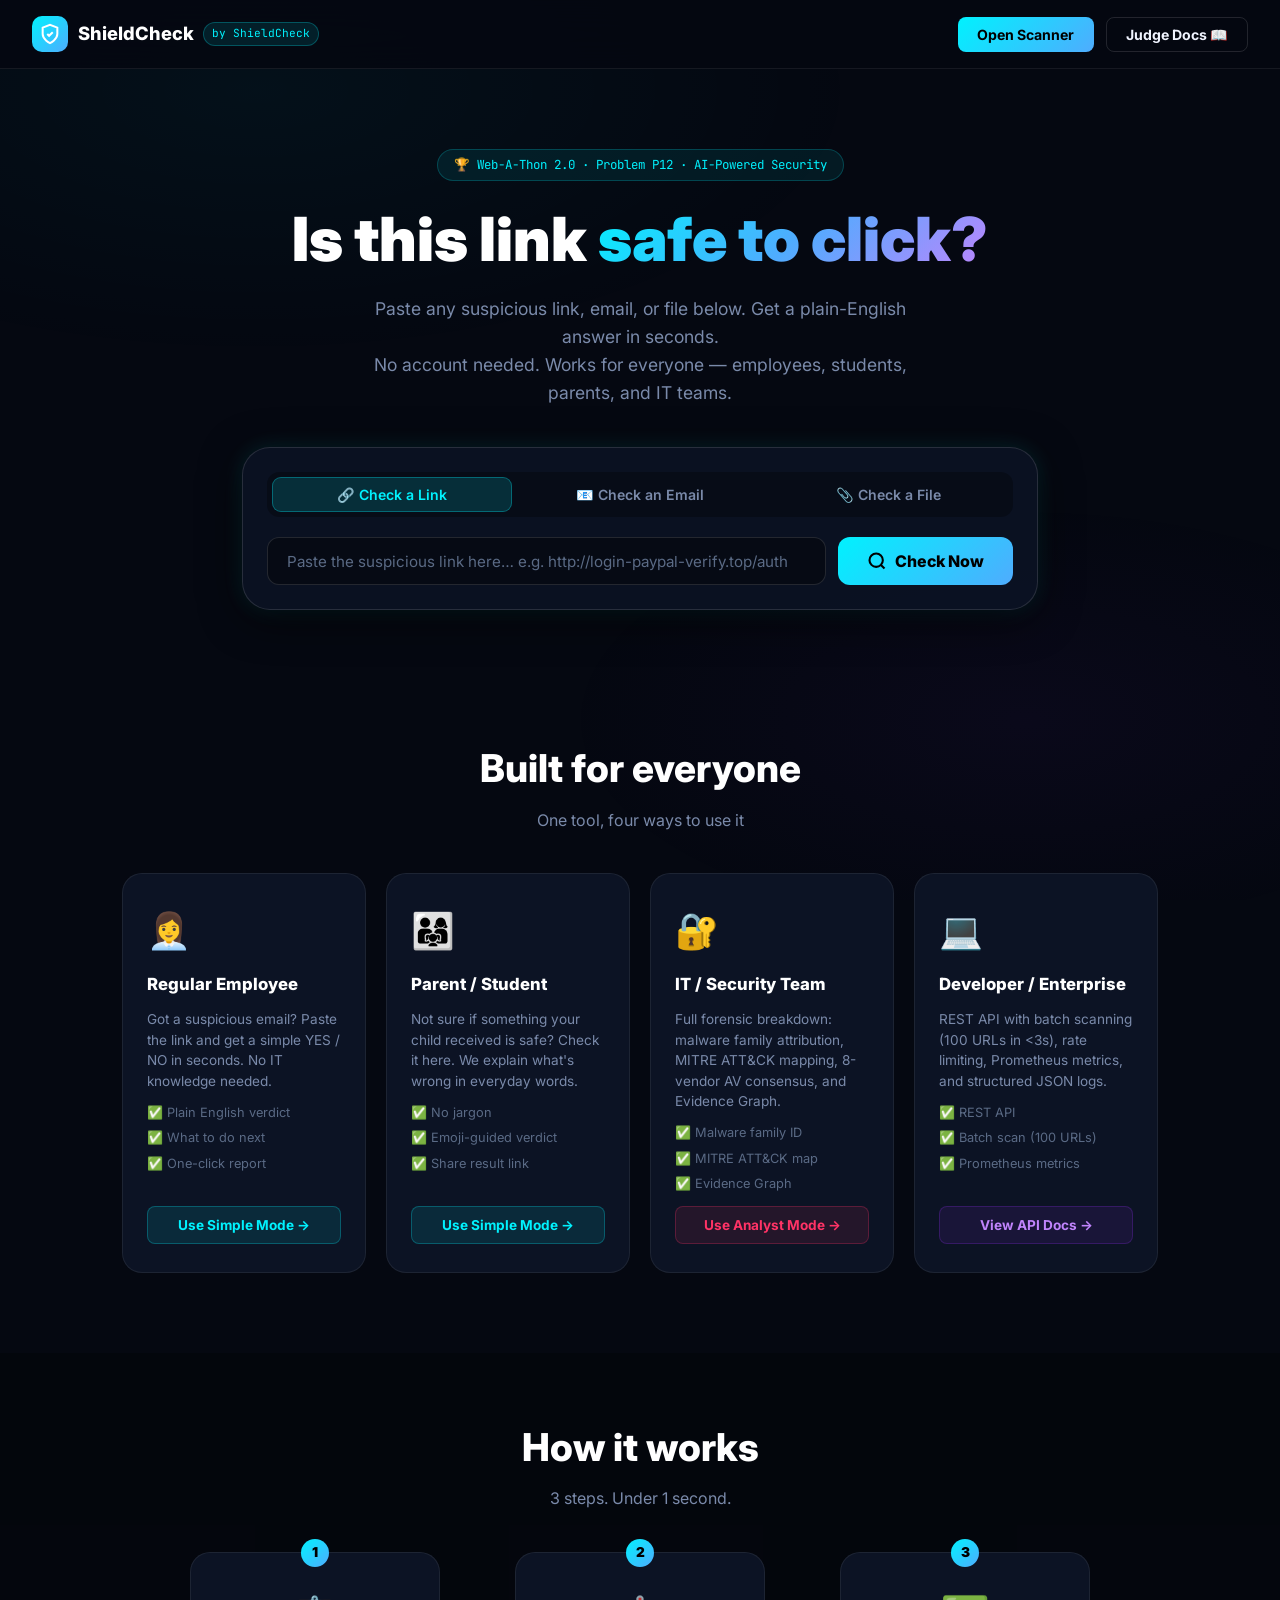
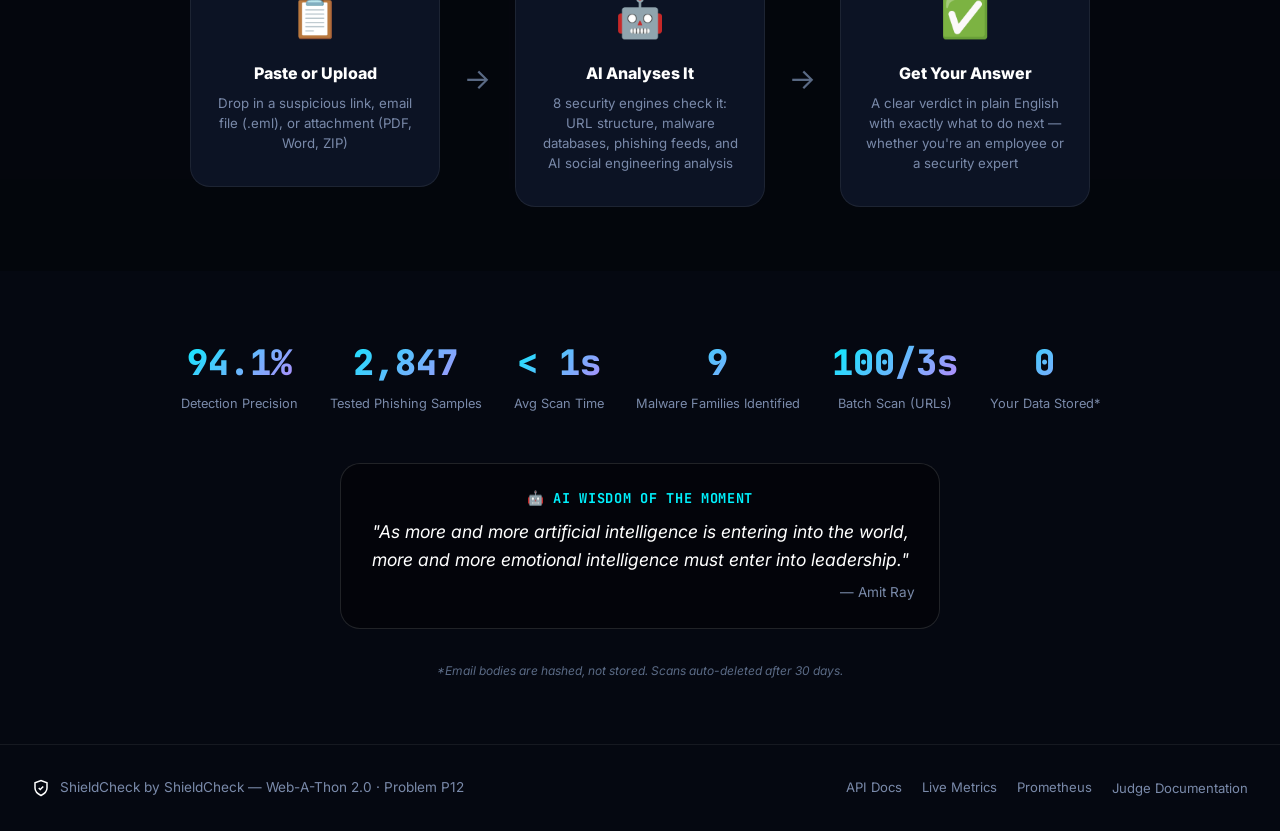
==== commit c291e4ce: "style: simplified front page by removing demo and example buttons" ====
--- a/frontend/index.html
+++ b/frontend/index.html
@@ -110,18 +110,7 @@
         </div>
       </div>
 
-      <!-- Try Examples -->
-      <div class="hero-examples">
-        <span class="hero-examples-label">Try an example:</span>
-        <button class="example-pill danger" data-url="http://login-microsoft-security.top/auth/renew">🔴 Fake Microsoft
-          Login</button>
-        <button class="example-pill danger" data-url="http://trustpass.fun/o/fz204/payload.exe">🔴 Malware
-          Downloader</button>
-        <button class="example-pill danger" data-url="http://secure-appleid-verify.cfd/id/validate">🔴 Apple ID
-          Phishing</button>
-        <button class="example-pill safe" data-url="https://google.com">🟢 Google (Safe)</button>
-        <button class="example-pill safe" data-url="https://github.com">🟢 GitHub (Safe)</button>
-      </div>
+
     </section>
 
     <!-- Who is this for? -->
@@ -405,15 +394,7 @@
               Check It
             </button>
           </div>
-          <div class="url-quick-chips">
-            <span class="url-chip-label">Try:</span>
-            <button class="url-chip danger" data-url="http://login-microsoft-security.top/auth/renew">Fake
-              Microsoft</button>
-            <button class="url-chip danger" data-url="http://trustpass.fun/o/fz204/payload.exe">Malware Dropper</button>
-            <button class="url-chip danger" data-url="http://secure-appleid-verify.cfd/id">Apple Phish</button>
-            <button class="url-chip safe" data-url="https://google.com">Google ✓</button>
-            <button class="url-chip safe" data-url="https://github.com">GitHub ✓</button>
-          </div>
+
         </div>
 
         <!-- Attachment Pane -->
@@ -450,15 +431,7 @@
           </div>
         </div>
 
-        <!-- 1-Click Samples -->
-        <div class="sample-pills">
-          <span class="sample-label">⚡ 1-Click Attack Demos:</span>
-          <span class="sample-chip" data-sample="svg_smuggling">SVG Smuggling</span>
-          <span class="sample-chip" data-sample="brand_typosquat">MS Typosquat</span>
-          <span class="sample-chip" data-sample="dga_entropy">DGA Domain</span>
-          <span class="sample-chip" data-sample="captcha_wall">CAPTCHA Evasion</span>
-          <span class="sample-chip safe-chip" data-sample="clean_email">✅ Safe Email</span>
-        </div>
+
 
         <!-- Loading Indicator -->
         <div id="scanLoadingIndicator" class="scan-loading" style="display:none">
